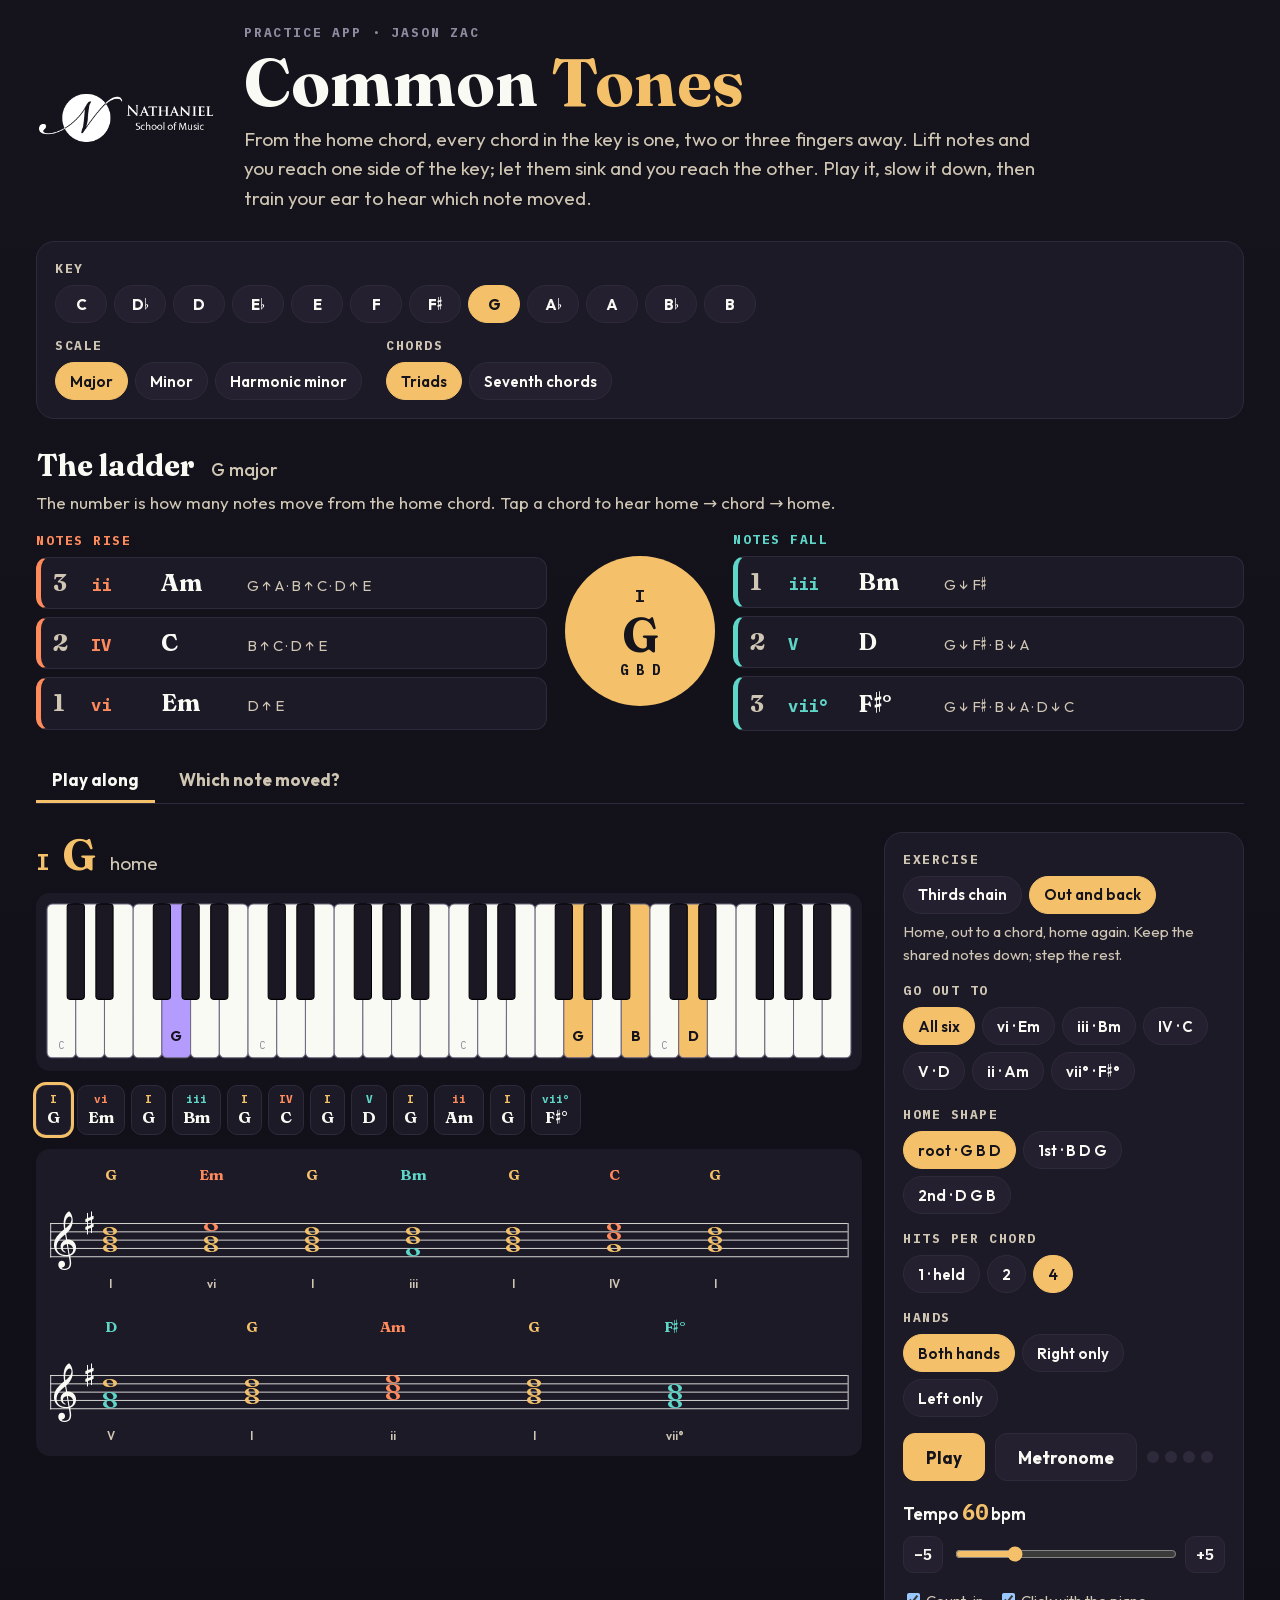
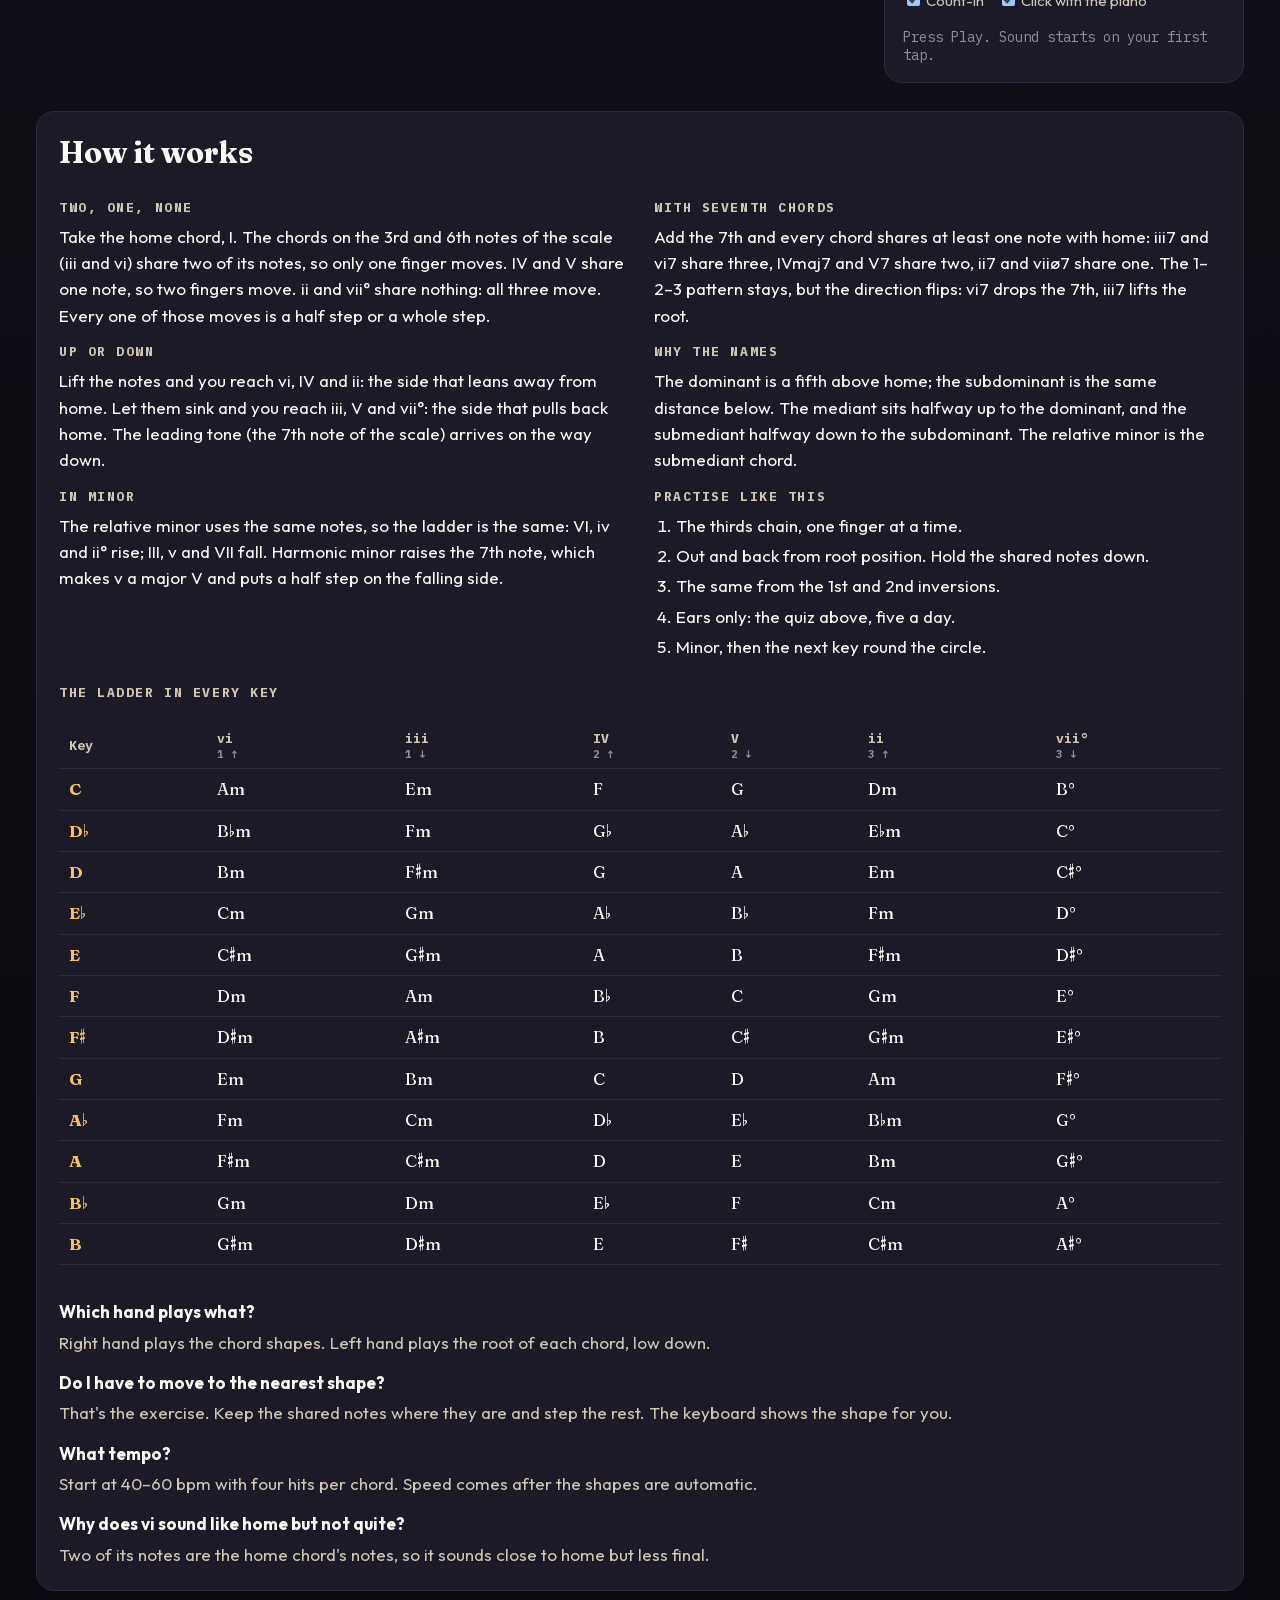
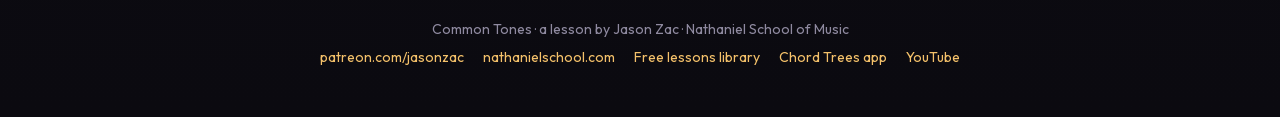
==== index.html @ 68f97732 "Common Tones practice app: 12 keys, minor, sevenths, ear trainer Co-Authored-By: Claude Opus 5.5 <no" ====
<!doctype html>
<html lang="en">
<head>
<meta charset="utf-8">
<meta name="viewport" content="width=device-width, initial-scale=1, viewport-fit=cover">
<title>Common Tones</title>
<meta name="description" content="Common Tones by Jason Zac: from the home chord, every chord in the key is one, two or three fingers away. All 12 keys, major and minor, triads and seventh chords, the thirds chain and out-and-back drills from every inversion, real piano from 40 bpm, a metronome, and a which-note-moved ear quiz. Nathaniel School of Music.">
<link rel="icon" href="data:image/svg+xml,%3Csvg xmlns='http://www.w3.org/2000/svg' viewBox='0 0 64 64'%3E%3Crect width='64' height='64' rx='14' fill='%2315131c'/%3E%3Ccircle cx='32' cy='32' r='12' fill='%23F4C16A'/%3E%3Ccircle cx='32' cy='10' r='6' fill='%23FF8A5C'/%3E%3Ccircle cx='32' cy='54' r='6' fill='%235ED6C8'/%3E%3C/svg%3E">
<script>document.documentElement.classList.add("js");</script>
<style>
@font-face{font-family:'Fraunces';font-weight:100 900;font-style:normal;src:url([data-uri]) format('woff2');font-display:swap}
@font-face{font-family:'Outfit';font-weight:100 900;font-style:normal;src:url([data-uri]) format('woff2');font-display:swap}
@font-face{font-family:'IBM Plex Mono';font-weight:400;font-style:normal;src:url([data-uri]) format('woff2');font-display:swap}
@font-face{font-family:'IBM Plex Mono';font-weight:700;font-style:normal;src:url([data-uri]) format('woff2');font-display:swap}
@font-face{font-family:'NSMAcc';font-weight:100 900;size-adjust:118%;font-style:normal;src:url([data-uri]) format('woff2');font-display:swap}
@font-face{font-family:'Bravura';src:url([data-uri]) format('woff2');font-display:block}
:root{--bg:#15131c;--bg0:#0b0a10;--panel:#1d1a27;--panel2:#24202f;--line:#2e2a3b;--ink:#FAFAF4;--taupe:#CFC6B4;--dim:#8f8aa0;--home:#F4C16A;--up:#FF8A5C;--down:#5ED6C8;--lh:#B49CFF;--ok:#7BD88F;--bad:#FF6B7A;color-scheme:dark}
*{box-sizing:border-box}
html{-webkit-text-size-adjust:100%}
body{margin:0;background:linear-gradient(180deg,var(--bg),var(--bg0));color:var(--ink);font:17px/1.55 Outfit,'NSMAcc',system-ui,sans-serif;min-height:100%}
.page{max-width:1240px;margin:0 auto;padding-block:24px 48px;padding-left:max(16px,env(safe-area-inset-left,0px));padding-right:max(16px,env(safe-area-inset-right,0px));display:grid;gap:28px}
h1,h2,h3{margin:0;line-height:1.15;text-wrap:balance}
h1{font:700 clamp(40px,7vw,68px)/1 Fraunces,Georgia,serif} h1 em{font-style:normal;color:var(--home)}
h2{font:700 30px Fraunces,Georgia,serif} h2 small{font:500 18px Outfit,sans-serif;color:var(--taupe);margin-left:10px}
h3{font:700 13px 'IBM Plex Mono',monospace;letter-spacing:.12em;text-transform:uppercase;color:var(--taupe);margin-bottom:8px}
p{margin:0}
.top{display:grid;grid-template-columns:auto 1fr;gap:28px;align-items:center}
.logo{width:180px;height:auto}
.eyebrow{font:700 13px 'IBM Plex Mono',monospace;letter-spacing:.14em;text-transform:uppercase;color:var(--dim);margin-bottom:6px}
.lede{color:var(--taupe);font-size:19px;max-width:62ch;margin-top:10px}
.setup{display:grid;gap:14px;background:var(--panel);border:1px solid var(--line);border-radius:18px;padding:18px}
.row2{display:flex;flex-wrap:wrap;gap:24px}
.chips{display:flex;flex-wrap:wrap;gap:7px}
.chip{font:600 15px Outfit,'NSMAcc',sans-serif;color:var(--ink);background:var(--panel2);border:1px solid var(--line);border-radius:999px;padding:7px 14px;cursor:pointer;min-height:38px}
.chip.on{background:var(--home);color:var(--bg);border-color:var(--home)}
.chip:focus-visible,button:focus-visible,input:focus-visible{outline:3px solid var(--home);outline-offset:2px}
.keys .chip{min-width:52px;font-weight:700}
.chips.big .chip{font-size:18px;padding:10px 20px;min-height:46px}
.chip.right{background:var(--ok);color:var(--bg);border-color:var(--ok)} .chip.wrong{background:var(--bad);color:var(--bg);border-color:var(--bad);text-decoration:line-through}
.chip:disabled{opacity:.6;cursor:default} .chip.right:disabled{opacity:1}
.sub{color:var(--taupe);margin:6px 0 14px}
.up{color:var(--up)} .down{color:var(--down)} .home{color:var(--home)}
.rn{font-family:'IBM Plex Mono',monospace;font-weight:700}
/* ladder */
.ladder{display:grid;grid-template-columns:1fr auto 1fr;gap:18px;align-items:center}
.lcol{display:grid;gap:8px;min-width:0}
.lh{font:700 13px 'IBM Plex Mono',monospace;letter-spacing:.12em;text-transform:uppercase}
.rung{display:grid;grid-template-columns:30px 62px 78px 1fr;gap:8px;align-items:baseline;text-align:left;background:var(--panel);border:1px solid var(--line);border-left:5px solid;border-radius:12px;padding:10px 12px;color:var(--ink);cursor:pointer;font:inherit}
.rung.up{border-left-color:var(--up)} .rung.down{border-left-color:var(--down)}
.rung:hover{background:var(--panel2)}
.rung .n{font:700 24px Fraunces,serif;color:var(--taupe)} .rung b{font:700 24px Fraunces,'NSMAcc',serif} .rung em{font-style:normal;font-size:15px;color:var(--taupe)}
.rung.up .rn{color:var(--up)} .rung.down .rn{color:var(--down)}
.tonic{width:150px;height:150px;border-radius:50%;background:var(--home);color:var(--bg);border:0;display:grid;place-content:center;gap:2px;cursor:pointer;font:inherit}
.tonic b{font:700 48px/1 Fraunces,'NSMAcc',serif} .tonic small{font:700 14px 'IBM Plex Mono',monospace}
/* tabs */
.tabs{display:flex;gap:8px;border-bottom:1px solid var(--line)}
.tabs button{font:700 17px Outfit,sans-serif;color:var(--taupe);background:none;border:0;border-bottom:3px solid transparent;padding:10px 16px;cursor:pointer}
.tabs button[aria-selected="true"]{color:var(--ink);border-bottom-color:var(--home)}
html:not(.js) .tabs{display:none}
/* bench */
.bench,.ear{display:grid;grid-template-columns:minmax(0,1fr) 360px;gap:22px;align-items:start}
.benchMain,.earMain{display:grid;gap:14px;min-width:0}
.benchSide,.earSide{display:grid;gap:16px;background:var(--panel);border:1px solid var(--line);border-radius:18px;padding:18px}
.now{display:flex;align-items:baseline;gap:14px;flex-wrap:wrap}
.now b{font:700 44px/1 Fraunces,'NSMAcc',serif} .now .rn{font-size:22px} .now .mv{color:var(--taupe);font-size:19px}
.kbWrap{background:var(--panel);border-radius:14px;padding:10px;overflow-x:auto}
.bars{display:flex;flex-wrap:wrap;gap:6px}
.bar{font:700 16px Fraunces,'NSMAcc',serif;color:var(--ink);background:var(--panel);border:1px solid var(--line);border-radius:10px;padding:6px 10px;cursor:pointer;display:grid;text-align:center}
.bar span{font:700 11px 'IBM Plex Mono',monospace;color:var(--dim)}
.bar.on{outline:3px solid var(--home)} .bar.up span{color:var(--up)} .bar.down span{color:var(--down)} .bar.home span{color:var(--home)}
.staff{display:grid;gap:4px;background:var(--panel);border-radius:14px;padding:6px 6px 0;overflow-x:auto}
.staff>div{max-width:100%}
.note{color:var(--taupe);font-size:15px;margin-top:6px}
.transport{display:flex;gap:10px;align-items:center;flex-wrap:wrap}
.play,.metro,.earBtns button{font:700 17px Outfit,sans-serif;border-radius:12px;padding:12px 22px;cursor:pointer;border:1px solid var(--line);background:var(--panel2);color:var(--ink);min-height:48px}
.play{background:var(--home);color:var(--bg);border-color:var(--home)} .play.on,.metro.on{background:var(--bad);border-color:var(--bad);color:var(--bg)}
.dots{display:flex;gap:6px} .dots i{width:12px;height:12px;border-radius:50%;background:var(--line)} .dots i.on{background:var(--home)}
.tempo{display:grid;grid-template-columns:auto 1fr auto;gap:8px 10px;align-items:center}
.tempo label{grid-column:1/4;grid-row:1;font-weight:600} .tempo #slower{grid-column:1;grid-row:2} .tempo #faster{grid-column:3;grid-row:2} .tempo output{font:700 22px 'IBM Plex Mono',monospace;color:var(--home)}
.tempo input{grid-column:2;grid-row:2;width:100%;accent-color:var(--home)}
.tempo button{font:700 15px 'IBM Plex Mono',monospace;background:var(--panel2);color:var(--ink);border:1px solid var(--line);border-radius:10px;padding:8px 10px;cursor:pointer}
.checks{display:flex;flex-wrap:wrap;gap:14px;font-size:15px;color:var(--taupe)}
.status{font:500 14px 'IBM Plex Mono',monospace;color:var(--dim)}
/* ear */
.earQ{font-size:20px} .earBtns{display:flex;flex-wrap:wrap;gap:10px}
.step{background:var(--panel);border-radius:14px;padding:14px 16px;transition:opacity .2s} .step.wait{opacity:.35;pointer-events:none}
.reveal p{font-size:22px} .reveal b{font:700 30px Fraunces,'NSMAcc',serif} .reveal .kb{margin:10px 0;max-width:620px} .reveal .play{margin-top:4px}
.score{font:700 20px 'IBM Plex Mono',monospace} .score b{color:var(--home);font-size:34px} .score small{display:block;font:500 14px Outfit,sans-serif;color:var(--taupe)}
/* learn */
.learn{display:grid;gap:14px;background:var(--panel);border:1px solid var(--line);border-radius:18px;padding:22px}
.cols{display:grid;grid-template-columns:1fr 1fr;gap:28px}
.cols h3{margin-top:14px} .cols p{color:var(--ink);max-width:62ch}
.plan{margin:0;padding-left:22px;display:grid;gap:4px}
.tblH{margin-top:10px} .tbl{overflow-x:auto}
table{border-collapse:collapse;font-variant-numeric:tabular-nums;min-width:560px;width:100%}
th,td{padding:7px 10px;border-bottom:1px solid var(--line);text-align:left;font-family:Fraunces,'NSMAcc',serif}
thead th{font:700 13px 'IBM Plex Mono',monospace;color:var(--taupe)} thead th small{display:block;color:var(--dim)}
tbody th{color:var(--home)}
.qa{display:grid;grid-template-columns:minmax(0,1fr);gap:4px;margin:10px 0 0} .qa dt{font-weight:700;margin-top:10px} .qa dd{margin:0;color:var(--taupe)}
.foot{text-align:center;color:var(--dim);font-size:14px;display:grid;gap:6px}
.foot a{color:var(--home);margin:0 8px;text-decoration:none} .foot a:hover{text-decoration:underline}
@media (max-width:900px){.bench,.ear,.cols{grid-template-columns:1fr}.ladder{grid-template-columns:1fr}.tonic{margin:0 auto}.top{grid-template-columns:1fr}.logo{width:150px}}
@media (prefers-reduced-motion:reduce){*{transition:none!important}}

</style>
</head>
<body>
<div class="page" id="app">
<header class="top">
  <img class="logo" src="[data-uri]" alt="Nathaniel School of Music" width="200" height="65">
  <div class="ttl">
    <p class="eyebrow">Practice app · Jason Zac</p>
    <h1>Common <em>Tones</em></h1>
    <p class="lede">From the home chord, every chord in the key is one, two or three fingers away. Lift notes and you reach one side of the key; let them sink and you reach the other. Play it, slow it down, then train your ear to hear which note moved.</p>
  </div>
</header>

<section class="setup" aria-label="Key and chords">
  <div class="ctl"><h3>Key</h3><div class="chips keys" id="keyChips"><button type="button" class="chip" data-v="C" aria-pressed="false">C</button><button type="button" class="chip" data-v="Db" aria-pressed="false">D♭</button><button type="button" class="chip" data-v="D" aria-pressed="false">D</button><button type="button" class="chip" data-v="Eb" aria-pressed="false">E♭</button><button type="button" class="chip" data-v="E" aria-pressed="false">E</button><button type="button" class="chip" data-v="F" aria-pressed="false">F</button><button type="button" class="chip" data-v="F#" aria-pressed="false">F♯</button><button type="button" class="chip on" data-v="G" aria-pressed="true">G</button><button type="button" class="chip" data-v="Ab" aria-pressed="false">A♭</button><button type="button" class="chip" data-v="A" aria-pressed="false">A</button><button type="button" class="chip" data-v="Bb" aria-pressed="false">B♭</button><button type="button" class="chip" data-v="B" aria-pressed="false">B</button></div></div>
  <div class="row2">
    <div class="ctl"><h3>Scale</h3><div class="chips" id="modeChips"><button type="button" class="chip on" data-v="major" aria-pressed="true">Major</button><button type="button" class="chip" data-v="natural" aria-pressed="false">Minor</button><button type="button" class="chip" data-v="harmonic" aria-pressed="false">Harmonic minor</button></div></div>
    <div class="ctl"><h3>Chords</h3><div class="chips" id="sizeChips"><button type="button" class="chip on" data-v="3" aria-pressed="true">Triads</button><button type="button" class="chip" data-v="4" aria-pressed="false">Seventh chords</button></div></div>
  </div>
</section>

<section class="ladderBox" aria-labelledby="ladderH">
  <h2 id="ladderH">The ladder <small id="ladderKey">G major</small></h2>
  <p class="sub">The number is how many notes move from the home chord. Tap a chord to hear home → chord → home.</p>
  <div id="ladder" class="ladder"><div class="lcol"><p class="lh up">Notes rise</p><button type="button" class="rung up" data-d="1"><span class="n">3</span><span class="rn">ii</span><b>Am</b><em>G ↑ A · B ↑ C · D ↑ E</em></button><button type="button" class="rung up" data-d="3"><span class="n">2</span><span class="rn">IV</span><b>C</b><em>B ↑ C · D ↑ E</em></button><button type="button" class="rung up" data-d="5"><span class="n">1</span><span class="rn">vi</span><b>Em</b><em>D ↑ E</em></button></div>
    <div class="lmid"><button type="button" class="tonic" data-d="0"><span class="rn">I</span><b>G</b><small>G B D</small></button></div>
    <div class="lcol"><p class="lh down">Notes fall</p><button type="button" class="rung down" data-d="2"><span class="n">1</span><span class="rn">iii</span><b>Bm</b><em>G ↓ F♯</em></button><button type="button" class="rung down" data-d="4"><span class="n">2</span><span class="rn">V</span><b>D</b><em>G ↓ F♯ · B ↓ A</em></button><button type="button" class="rung down" data-d="6"><span class="n">3</span><span class="rn">vii°</span><b>F♯°</b><em>G ↓ F♯ · B ↓ A · D ↓ C</em></button></div></div>
</section>

<nav class="tabs" role="tablist" aria-label="Practice modes">
  <button type="button" role="tab" id="tabPlay" aria-controls="panePlay" aria-selected="true">Play along</button>
  <button type="button" role="tab" id="tabEar" aria-controls="paneEar" aria-selected="false">Which note moved?</button>
</nav>

<section id="panePlay" class="pane" role="tabpanel" aria-labelledby="tabPlay">
  <div class="bench">
    <div class="benchMain">
      <div class="now" id="now"><span class="rn home">I</span><b class="home">G</b><span class="mv">home</span></div>
      <div class="kbWrap" id="live"><svg viewBox="0 0 786 154" role="img" aria-label="Keyboard: G" preserveAspectRatio="xMidYMid meet" style="width: 100%; height: auto; display: block;"><rect x="1" y="1" width="28" height="150" rx="5" fill="#FAFAF4" stroke="#6d6680" stroke-width="1"></rect><text x="15" y="142" text-anchor="middle" font-family="'IBM Plex Mono', 'NSMAcc', ui-monospace, monospace" font-size="10" fill="#8a8399">C</text><rect x="29" y="1" width="28" height="150" rx="5" fill="#FAFAF4" stroke="#6d6680" stroke-width="1"></rect><rect x="57" y="1" width="28" height="150" rx="5" fill="#FAFAF4" stroke="#6d6680" stroke-width="1"></rect><rect x="85" y="1" width="28" height="150" rx="5" fill="#FAFAF4" stroke="#6d6680" stroke-width="1"></rect><rect x="113" y="1" width="28" height="150" rx="5" fill="#B49CFF" stroke="#6d6680" stroke-width="1"></rect><text x="127" y="135" text-anchor="middle" font-family="Outfit, 'NSMAcc', system-ui, sans-serif" font-weight="700" font-size="14" fill="#15131c" opacity="1">G</text><rect x="141" y="1" width="28" height="150" rx="5" fill="#FAFAF4" stroke="#6d6680" stroke-width="1"></rect><rect x="169" y="1" width="28" height="150" rx="5" fill="#FAFAF4" stroke="#6d6680" stroke-width="1"></rect><rect x="197" y="1" width="28" height="150" rx="5" fill="#FAFAF4" stroke="#6d6680" stroke-width="1"></rect><text x="211" y="142" text-anchor="middle" font-family="'IBM Plex Mono', 'NSMAcc', ui-monospace, monospace" font-size="10" fill="#8a8399">C</text><rect x="225" y="1" width="28" height="150" rx="5" fill="#FAFAF4" stroke="#6d6680" stroke-width="1"></rect><rect x="253" y="1" width="28" height="150" rx="5" fill="#FAFAF4" stroke="#6d6680" stroke-width="1"></rect><rect x="281" y="1" width="28" height="150" rx="5" fill="#FAFAF4" stroke="#6d6680" stroke-width="1"></rect><rect x="309" y="1" width="28" height="150" rx="5" fill="#FAFAF4" stroke="#6d6680" stroke-width="1"></rect><rect x="337" y="1" width="28" height="150" rx="5" fill="#FAFAF4" stroke="#6d6680" stroke-width="1"></rect><rect x="365" y="1" width="28" height="150" rx="5" fill="#FAFAF4" stroke="#6d6680" stroke-width="1"></rect><rect x="393" y="1" width="28" height="150" rx="5" fill="#FAFAF4" stroke="#6d6680" stroke-width="1"></rect><text x="407" y="142" text-anchor="middle" font-family="'IBM Plex Mono', 'NSMAcc', ui-monospace, monospace" font-size="10" fill="#8a8399">C</text><rect x="421" y="1" width="28" height="150" rx="5" fill="#FAFAF4" stroke="#6d6680" stroke-width="1"></rect><rect x="449" y="1" width="28" height="150" rx="5" fill="#FAFAF4" stroke="#6d6680" stroke-width="1"></rect><rect x="477" y="1" width="28" height="150" rx="5" fill="#FAFAF4" stroke="#6d6680" stroke-width="1"></rect><rect x="505" y="1" width="28" height="150" rx="5" fill="#F4C16A" stroke="#6d6680" stroke-width="1"></rect><text x="519" y="135" text-anchor="middle" font-family="Outfit, 'NSMAcc', system-ui, sans-serif" font-weight="700" font-size="14" fill="#15131c" opacity="1">G</text><rect x="533" y="1" width="28" height="150" rx="5" fill="#FAFAF4" stroke="#6d6680" stroke-width="1"></rect><rect x="561" y="1" width="28" height="150" rx="5" fill="#F4C16A" stroke="#6d6680" stroke-width="1"></rect><text x="575" y="135" text-anchor="middle" font-family="Outfit, 'NSMAcc', system-ui, sans-serif" font-weight="700" font-size="14" fill="#15131c" opacity="1">B</text><rect x="589" y="1" width="28" height="150" rx="5" fill="#FAFAF4" stroke="#6d6680" stroke-width="1"></rect><text x="603" y="142" text-anchor="middle" font-family="'IBM Plex Mono', 'NSMAcc', ui-monospace, monospace" font-size="10" fill="#8a8399">C</text><rect x="617" y="1" width="28" height="150" rx="5" fill="#F4C16A" stroke="#6d6680" stroke-width="1"></rect><text x="631" y="135" text-anchor="middle" font-family="Outfit, 'NSMAcc', system-ui, sans-serif" font-weight="700" font-size="14" fill="#15131c" opacity="1">D</text><rect x="645" y="1" width="28" height="150" rx="5" fill="#FAFAF4" stroke="#6d6680" stroke-width="1"></rect><rect x="673" y="1" width="28" height="150" rx="5" fill="#FAFAF4" stroke="#6d6680" stroke-width="1"></rect><rect x="701" y="1" width="28" height="150" rx="5" fill="#FAFAF4" stroke="#6d6680" stroke-width="1"></rect><rect x="729" y="1" width="28" height="150" rx="5" fill="#FAFAF4" stroke="#6d6680" stroke-width="1"></rect><rect x="757" y="1" width="28" height="150" rx="5" fill="#FAFAF4" stroke="#6d6680" stroke-width="1"></rect><rect x="20.6" y="1" width="16.8" height="93" rx="3" fill="#1b1824" stroke="#000" stroke-width="1"></rect><rect x="48.6" y="1" width="16.8" height="93" rx="3" fill="#1b1824" stroke="#000" stroke-width="1"></rect><rect x="104.6" y="1" width="16.8" height="93" rx="3" fill="#1b1824" stroke="#000" stroke-width="1"></rect><rect x="132.6" y="1" width="16.8" height="93" rx="3" fill="#1b1824" stroke="#000" stroke-width="1"></rect><rect x="160.6" y="1" width="16.8" height="93" rx="3" fill="#1b1824" stroke="#000" stroke-width="1"></rect><rect x="216.6" y="1" width="16.8" height="93" rx="3" fill="#1b1824" stroke="#000" stroke-width="1"></rect><rect x="244.6" y="1" width="16.8" height="93" rx="3" fill="#1b1824" stroke="#000" stroke-width="1"></rect><rect x="300.6" y="1" width="16.8" height="93" rx="3" fill="#1b1824" stroke="#000" stroke-width="1"></rect><rect x="328.6" y="1" width="16.8" height="93" rx="3" fill="#1b1824" stroke="#000" stroke-width="1"></rect><rect x="356.6" y="1" width="16.8" height="93" rx="3" fill="#1b1824" stroke="#000" stroke-width="1"></rect><rect x="412.6" y="1" width="16.8" height="93" rx="3" fill="#1b1824" stroke="#000" stroke-width="1"></rect><rect x="440.6" y="1" width="16.8" height="93" rx="3" fill="#1b1824" stroke="#000" stroke-width="1"></rect><rect x="496.6" y="1" width="16.8" height="93" rx="3" fill="#1b1824" stroke="#000" stroke-width="1"></rect><rect x="524.6" y="1" width="16.8" height="93" rx="3" fill="#1b1824" stroke="#000" stroke-width="1"></rect><rect x="552.6" y="1" width="16.8" height="93" rx="3" fill="#1b1824" stroke="#000" stroke-width="1"></rect><rect x="608.6" y="1" width="16.8" height="93" rx="3" fill="#1b1824" stroke="#000" stroke-width="1"></rect><rect x="636.6" y="1" width="16.8" height="93" rx="3" fill="#1b1824" stroke="#000" stroke-width="1"></rect><rect x="692.6" y="1" width="16.8" height="93" rx="3" fill="#1b1824" stroke="#000" stroke-width="1"></rect><rect x="720.6" y="1" width="16.8" height="93" rx="3" fill="#1b1824" stroke="#000" stroke-width="1"></rect><rect x="748.6" y="1" width="16.8" height="93" rx="3" fill="#1b1824" stroke="#000" stroke-width="1"></rect></svg></div>
      <div class="bars" id="bars"><button type="button" class="bar home on" data-i="0"><span>I</span>G</button><button type="button" class="bar up" data-i="1"><span>vi</span>Em</button><button type="button" class="bar home" data-i="2"><span>I</span>G</button><button type="button" class="bar down" data-i="3"><span>iii</span>Bm</button><button type="button" class="bar home" data-i="4"><span>I</span>G</button><button type="button" class="bar up" data-i="5"><span>IV</span>C</button><button type="button" class="bar home" data-i="6"><span>I</span>G</button><button type="button" class="bar down" data-i="7"><span>V</span>D</button><button type="button" class="bar home" data-i="8"><span>I</span>G</button><button type="button" class="bar up" data-i="9"><span>ii</span>Am</button><button type="button" class="bar home" data-i="10"><span>I</span>G</button><button type="button" class="bar down" data-i="11"><span>vii°</span>F♯°</button></div>
      <div class="staff" id="staff"><div><svg pointer-events="none" stroke-width="1" stroke-dasharray="none" fill="black" stroke="black" shadowColor="black" font-family="Bravura,Academico" font-size="10pt" font-weight="normal" font-style="normal" viewBox="0 0 980 170" role="img" aria-label="Staff: G, Em, G, Bm, G, C, G" style="width: 100%; height: auto;"><g class="vf-stave" id="vf-auto1001" fill="#FAFAF4" stroke="#FAFAF4"><path fill="none" d="M10 82.5L970 82.5"></path><path fill="none" d="M10 92.5L970 92.5"></path><path fill="none" d="M10 102.5L970 102.5"></path><path fill="none" d="M10 112.5L970 112.5"></path><path fill="none" d="M10 122.5L970 122.5"></path></g><g class="vf-stavebarline" id="vf-auto1002" fill="#FAFAF4" stroke="#FAFAF4"><rect x="10" y="82" width="1" height="41.4" stroke="none"></rect></g><g class="vf-stavebarline" id="vf-auto1003" fill="#FAFAF4" stroke="#FAFAF4"><rect x="970" y="82" width="1" height="41.4" stroke="none"></rect></g><g class="vf-clef" id="vf-auto1004" fill="#FAFAF4" stroke="#FAFAF4"><text stroke="none" font-size="30pt" x="15" y="112"></text></g><g class="vf-keysignature" id="vf-auto1005" fill="#FAFAF4" stroke="#FAFAF4"><text stroke="none" font-size="30pt" x="51.84" y="82"></text></g><g class="vf-stavenote" id="vf-auto1008" fill="#FAFAF4" stroke="#FAFAF4"><g class="vf-notehead" id="vf-auto1014" fill="#F4C16A" stroke="#F4C16A"><text stroke="none" font-size="30pt" x="73.8" y="112"></text></g><g class="vf-notehead" id="vf-auto1015" fill="#F4C16A" stroke="#F4C16A"><text stroke="none" font-size="30pt" x="73.8" y="102"></text></g><g class="vf-notehead" id="vf-auto1016" fill="#F4C16A" stroke="#F4C16A"><text stroke="none" font-size="30pt" x="73.8" y="92"></text></g><rect x="73.8" y="87" width="16.88" height="30" opacity="0" pointer-events="auto"></rect></g><g class="vf-stavenote" id="vf-auto1017" fill="#FAFAF4" stroke="#FAFAF4"><g class="vf-notehead" id="vf-auto1023" fill="#F4C16A" stroke="#F4C16A"><text stroke="none" font-size="30pt" x="195.131" y="112"></text></g><g class="vf-notehead" id="vf-auto1024" fill="#F4C16A" stroke="#F4C16A"><text stroke="none" font-size="30pt" x="195.131" y="102"></text></g><g class="vf-notehead" id="vf-auto1025" fill="#FF8A5C" stroke="#FF8A5C"><text stroke="none" font-size="30pt" x="195.131" y="87"></text></g><rect x="195.131" y="82" width="16.88" height="35" opacity="0" pointer-events="auto"></rect></g><g class="vf-stavenote" id="vf-auto1026" fill="#FAFAF4" stroke="#FAFAF4"><g class="vf-notehead" id="vf-auto1032" fill="#F4C16A" stroke="#F4C16A"><text stroke="none" font-size="30pt" x="316.463" y="112"></text></g><g class="vf-notehead" id="vf-auto1033" fill="#F4C16A" stroke="#F4C16A"><text stroke="none" font-size="30pt" x="316.463" y="102"></text></g><g class="vf-notehead" id="vf-auto1034" fill="#F4C16A" stroke="#F4C16A"><text stroke="none" font-size="30pt" x="316.463" y="92"></text></g><rect x="316.463" y="87" width="16.88" height="30" opacity="0" pointer-events="auto"></rect></g><g class="vf-stavenote" id="vf-auto1035" fill="#FAFAF4" stroke="#FAFAF4"><g class="vf-notehead" id="vf-auto1041" fill="#5ED6C8" stroke="#5ED6C8"><text stroke="none" font-size="30pt" x="437.794" y="117"></text></g><g class="vf-notehead" id="vf-auto1042" fill="#F4C16A" stroke="#F4C16A"><text stroke="none" font-size="30pt" x="437.794" y="102"></text></g><g class="vf-notehead" id="vf-auto1043" fill="#F4C16A" stroke="#F4C16A"><text stroke="none" font-size="30pt" x="437.794" y="92"></text></g><rect x="437.794" y="87" width="16.88" height="35" opacity="0" pointer-events="auto"></rect></g><g class="vf-stavenote" id="vf-auto1044" fill="#FAFAF4" stroke="#FAFAF4"><g class="vf-notehead" id="vf-auto1050" fill="#F4C16A" stroke="#F4C16A"><text stroke="none" font-size="30pt" x="559.126" y="112"></text></g><g class="vf-notehead" id="vf-auto1051" fill="#F4C16A" stroke="#F4C16A"><text stroke="none" font-size="30pt" x="559.126" y="102"></text></g><g class="vf-notehead" id="vf-auto1052" fill="#F4C16A" stroke="#F4C16A"><text stroke="none" font-size="30pt" x="559.126" y="92"></text></g><rect x="559.126" y="87" width="16.88" height="30" opacity="0" pointer-events="auto"></rect></g><g class="vf-stavenote" id="vf-auto1053" fill="#FAFAF4" stroke="#FAFAF4"><g class="vf-notehead" id="vf-auto1059" fill="#F4C16A" stroke="#F4C16A"><text stroke="none" font-size="30pt" x="680.457" y="112"></text></g><g class="vf-notehead" id="vf-auto1060" fill="#FF8A5C" stroke="#FF8A5C"><text stroke="none" font-size="30pt" x="680.457" y="97"></text></g><g class="vf-notehead" id="vf-auto1061" fill="#FF8A5C" stroke="#FF8A5C"><text stroke="none" font-size="30pt" x="680.457" y="87"></text></g><rect x="680.457" y="82" width="16.88" height="35" opacity="0" pointer-events="auto"></rect></g><g class="vf-stavenote" id="vf-auto1062" fill="#FAFAF4" stroke="#FAFAF4"><g class="vf-notehead" id="vf-auto1068" fill="#F4C16A" stroke="#F4C16A"><text stroke="none" font-size="30pt" x="801.789" y="112"></text></g><g class="vf-notehead" id="vf-auto1069" fill="#F4C16A" stroke="#F4C16A"><text stroke="none" font-size="30pt" x="801.789" y="102"></text></g><g class="vf-notehead" id="vf-auto1070" fill="#F4C16A" stroke="#F4C16A"><text stroke="none" font-size="30pt" x="801.789" y="92"></text></g><rect x="801.789" y="87" width="16.88" height="30" opacity="0" pointer-events="auto"></rect></g><text x="82.79998779296875" y="30" text-anchor="middle" font-family="Fraunces, 'NSMAcc', Georgia, serif" font-weight="700" font-size="18" fill="#F4C16A" stroke="none">G</text><text x="82.79998779296875" y="160" text-anchor="middle" font-family="Outfit, 'NSMAcc', system-ui, sans-serif" font-weight="600" font-size="14" fill="#CFC6B4" stroke="none">I</text><text x="204.13141959054127" y="30" text-anchor="middle" font-family="Fraunces, 'NSMAcc', Georgia, serif" font-weight="700" font-size="18" fill="#FF8A5C" stroke="none">Em</text><text x="204.13141959054127" y="160" text-anchor="middle" font-family="Outfit, 'NSMAcc', system-ui, sans-serif" font-weight="600" font-size="14" fill="#CFC6B4" stroke="none">vi</text><text x="325.46285138811385" y="30" text-anchor="middle" font-family="Fraunces, 'NSMAcc', Georgia, serif" font-weight="700" font-size="18" fill="#F4C16A" stroke="none">G</text><text x="325.46285138811385" y="160" text-anchor="middle" font-family="Outfit, 'NSMAcc', system-ui, sans-serif" font-weight="600" font-size="14" fill="#CFC6B4" stroke="none">I</text><text x="446.79428318568637" y="30" text-anchor="middle" font-family="Fraunces, 'NSMAcc', Georgia, serif" font-weight="700" font-size="18" fill="#5ED6C8" stroke="none">Bm</text><text x="446.79428318568637" y="160" text-anchor="middle" font-family="Outfit, 'NSMAcc', system-ui, sans-serif" font-weight="600" font-size="14" fill="#CFC6B4" stroke="none">iii</text><text x="568.1257149832588" y="30" text-anchor="middle" font-family="Fraunces, 'NSMAcc', Georgia, serif" font-weight="700" font-size="18" fill="#F4C16A" stroke="none">G</text><text x="568.1257149832588" y="160" text-anchor="middle" font-family="Outfit, 'NSMAcc', system-ui, sans-serif" font-weight="600" font-size="14" fill="#CFC6B4" stroke="none">I</text><text x="689.4571467808314" y="30" text-anchor="middle" font-family="Fraunces, 'NSMAcc', Georgia, serif" font-weight="700" font-size="18" fill="#FF8A5C" stroke="none">C</text><text x="689.4571467808314" y="160" text-anchor="middle" font-family="Outfit, 'NSMAcc', system-ui, sans-serif" font-weight="600" font-size="14" fill="#CFC6B4" stroke="none">IV</text><text x="810.788578578404" y="30" text-anchor="middle" font-family="Fraunces, 'NSMAcc', Georgia, serif" font-weight="700" font-size="18" fill="#F4C16A" stroke="none">G</text><text x="810.788578578404" y="160" text-anchor="middle" font-family="Outfit, 'NSMAcc', system-ui, sans-serif" font-weight="600" font-size="14" fill="#CFC6B4" stroke="none">I</text></svg></div><div><svg pointer-events="none" stroke-width="1" stroke-dasharray="none" fill="black" stroke="black" shadowColor="black" font-family="Bravura,Academico" font-size="10pt" font-weight="normal" font-style="normal" viewBox="0 0 980 170" role="img" aria-label="Staff: D, G, Am, G, F♯°" style="width: 100%; height: auto;"><g class="vf-stave" id="vf-auto1072" fill="#FAFAF4" stroke="#FAFAF4"><path fill="none" d="M10 82.5L970 82.5"></path><path fill="none" d="M10 92.5L970 92.5"></path><path fill="none" d="M10 102.5L970 102.5"></path><path fill="none" d="M10 112.5L970 112.5"></path><path fill="none" d="M10 122.5L970 122.5"></path></g><g class="vf-stavebarline" id="vf-auto1073" fill="#FAFAF4" stroke="#FAFAF4"><rect x="10" y="82" width="1" height="41.4" stroke="none"></rect></g><g class="vf-stavebarline" id="vf-auto1074" fill="#FAFAF4" stroke="#FAFAF4"><rect x="970" y="82" width="1" height="41.4" stroke="none"></rect></g><g class="vf-clef" id="vf-auto1075" fill="#FAFAF4" stroke="#FAFAF4"><text stroke="none" font-size="30pt" x="15" y="112"></text></g><g class="vf-keysignature" id="vf-auto1076" fill="#FAFAF4" stroke="#FAFAF4"><text stroke="none" font-size="30pt" x="51.84" y="82"></text></g><g class="vf-stavenote" id="vf-auto1079" fill="#FAFAF4" stroke="#FAFAF4"><g class="vf-notehead" id="vf-auto1085" fill="#5ED6C8" stroke="#5ED6C8"><text stroke="none" font-size="30pt" x="73.8" y="117"></text></g><g class="vf-notehead" id="vf-auto1086" fill="#5ED6C8" stroke="#5ED6C8"><text stroke="none" font-size="30pt" x="73.8" y="107"></text></g><g class="vf-notehead" id="vf-auto1087" fill="#F4C16A" stroke="#F4C16A"><text stroke="none" font-size="30pt" x="73.8" y="92"></text></g><rect x="73.8" y="87" width="16.88" height="35" opacity="0" pointer-events="auto"></rect></g><g class="vf-stavenote" id="vf-auto1088" fill="#FAFAF4" stroke="#FAFAF4"><g class="vf-notehead" id="vf-auto1094" fill="#F4C16A" stroke="#F4C16A"><text stroke="none" font-size="30pt" x="243.664" y="112"></text></g><g class="vf-notehead" id="vf-auto1095" fill="#F4C16A" stroke="#F4C16A"><text stroke="none" font-size="30pt" x="243.664" y="102"></text></g><g class="vf-notehead" id="vf-auto1096" fill="#F4C16A" stroke="#F4C16A"><text stroke="none" font-size="30pt" x="243.664" y="92"></text></g><rect x="243.664" y="87" width="16.88" height="30" opacity="0" pointer-events="auto"></rect></g><g class="vf-stavenote" id="vf-auto1097" fill="#FAFAF4" stroke="#FAFAF4"><g class="vf-notehead" id="vf-auto1103" fill="#FF8A5C" stroke="#FF8A5C"><text stroke="none" font-size="30pt" x="413.528" y="107"></text></g><g class="vf-notehead" id="vf-auto1104" fill="#FF8A5C" stroke="#FF8A5C"><text stroke="none" font-size="30pt" x="413.528" y="97"></text></g><g class="vf-notehead" id="vf-auto1105" fill="#FF8A5C" stroke="#FF8A5C"><text stroke="none" font-size="30pt" x="413.528" y="87"></text></g><rect x="413.528" y="82" width="16.88" height="30" opacity="0" pointer-events="auto"></rect></g><g class="vf-stavenote" id="vf-auto1106" fill="#FAFAF4" stroke="#FAFAF4"><g class="vf-notehead" id="vf-auto1112" fill="#F4C16A" stroke="#F4C16A"><text stroke="none" font-size="30pt" x="583.392" y="112"></text></g><g class="vf-notehead" id="vf-auto1113" fill="#F4C16A" stroke="#F4C16A"><text stroke="none" font-size="30pt" x="583.392" y="102"></text></g><g class="vf-notehead" id="vf-auto1114" fill="#F4C16A" stroke="#F4C16A"><text stroke="none" font-size="30pt" x="583.392" y="92"></text></g><rect x="583.392" y="87" width="16.88" height="30" opacity="0" pointer-events="auto"></rect></g><g class="vf-stavenote" id="vf-auto1115" fill="#FAFAF4" stroke="#FAFAF4"><g class="vf-notehead" id="vf-auto1121" fill="#5ED6C8" stroke="#5ED6C8"><text stroke="none" font-size="30pt" x="753.256" y="117"></text></g><g class="vf-notehead" id="vf-auto1122" fill="#5ED6C8" stroke="#5ED6C8"><text stroke="none" font-size="30pt" x="753.256" y="107"></text></g><g class="vf-notehead" id="vf-auto1123" fill="#5ED6C8" stroke="#5ED6C8"><text stroke="none" font-size="30pt" x="753.256" y="97"></text></g><rect x="753.256" y="92" width="16.88" height="30" opacity="0" pointer-events="auto"></rect></g><text x="82.79998779296875" y="30" text-anchor="middle" font-family="Fraunces, 'NSMAcc', Georgia, serif" font-weight="700" font-size="18" fill="#5ED6C8" stroke="none">D</text><text x="82.79998779296875" y="160" text-anchor="middle" font-family="Outfit, 'NSMAcc', system-ui, sans-serif" font-weight="600" font-size="14" fill="#CFC6B4" stroke="none">V</text><text x="252.6639923095703" y="30" text-anchor="middle" font-family="Fraunces, 'NSMAcc', Georgia, serif" font-weight="700" font-size="18" fill="#F4C16A" stroke="none">G</text><text x="252.6639923095703" y="160" text-anchor="middle" font-family="Outfit, 'NSMAcc', system-ui, sans-serif" font-weight="600" font-size="14" fill="#CFC6B4" stroke="none">I</text><text x="422.52799682617183" y="30" text-anchor="middle" font-family="Fraunces, 'NSMAcc', Georgia, serif" font-weight="700" font-size="18" fill="#FF8A5C" stroke="none">Am</text><text x="422.52799682617183" y="160" text-anchor="middle" font-family="Outfit, 'NSMAcc', system-ui, sans-serif" font-weight="600" font-size="14" fill="#CFC6B4" stroke="none">ii</text><text x="592.3920013427734" y="30" text-anchor="middle" font-family="Fraunces, 'NSMAcc', Georgia, serif" font-weight="700" font-size="18" fill="#F4C16A" stroke="none">G</text><text x="592.3920013427734" y="160" text-anchor="middle" font-family="Outfit, 'NSMAcc', system-ui, sans-serif" font-weight="600" font-size="14" fill="#CFC6B4" stroke="none">I</text><text x="762.2560058593749" y="30" text-anchor="middle" font-family="Fraunces, 'NSMAcc', Georgia, serif" font-weight="700" font-size="18" fill="#5ED6C8" stroke="none">F♯°</text><text x="762.2560058593749" y="160" text-anchor="middle" font-family="Outfit, 'NSMAcc', system-ui, sans-serif" font-weight="600" font-size="14" fill="#CFC6B4" stroke="none">vii°</text></svg></div></div>
    </div>
    <div class="benchSide">
      <div class="ctl"><h3>Exercise</h3><div class="chips" id="exChips"><button type="button" class="chip" data-v="chain" aria-pressed="false">Thirds chain</button><button type="button" class="chip on" data-v="out" aria-pressed="true">Out and back</button></div><p class="note" id="exNote">Home, out to a chord, home again. Keep the shared notes down; step the rest.</p></div>
      <div class="ctl" id="targetRow" ><h3>Go out to</h3><div class="chips" id="targetChips"><button type="button" class="chip on" data-v="all" aria-pressed="true">All six</button><button type="button" class="chip" data-v="5" aria-pressed="false">vi · Em</button><button type="button" class="chip" data-v="2" aria-pressed="false">iii · Bm</button><button type="button" class="chip" data-v="3" aria-pressed="false">IV · C</button><button type="button" class="chip" data-v="4" aria-pressed="false">V · D</button><button type="button" class="chip" data-v="1" aria-pressed="false">ii · Am</button><button type="button" class="chip" data-v="6" aria-pressed="false">vii° · F♯°</button></div></div>
      <div class="ctl" id="shapeRow" ><h3>Home shape</h3><div class="chips" id="shapeChips"><button type="button" class="chip on" data-v="0" aria-pressed="true">root · G B D</button><button type="button" class="chip" data-v="1" aria-pressed="false">1st · B D G</button><button type="button" class="chip" data-v="2" aria-pressed="false">2nd · D G B</button></div></div>
      <div class="ctl"><h3>Hits per chord</h3><div class="chips" id="hitChips"><button type="button" class="chip" data-v="1" aria-pressed="false">1 · held</button><button type="button" class="chip" data-v="2" aria-pressed="false">2</button><button type="button" class="chip on" data-v="4" aria-pressed="true">4</button></div></div>
      <div class="ctl"><h3>Hands</h3><div class="chips" id="handChips"><button type="button" class="chip on" data-v="both" aria-pressed="true">Both hands</button><button type="button" class="chip" data-v="rh" aria-pressed="false">Right only</button><button type="button" class="chip" data-v="lh" aria-pressed="false">Left only</button></div></div>
      <div class="transport">
        <button type="button" id="play" class="play">Play</button>
        <button type="button" id="metro" class="metro">Metronome</button>
        <span class="dots" id="dots" aria-hidden="true"><i></i><i></i><i></i><i></i></span>
      </div>
      <div class="tempo">
        <button type="button" id="slower" aria-label="Slower">−5</button>
        <label for="bpm">Tempo <output id="bpmOut">60</output> bpm</label>
        <input type="range" id="bpm" min="40" max="120" step="1" value="60">
        <button type="button" id="faster" aria-label="Faster">+5</button>
      </div>
      <div class="checks"><label><input type="checkbox" id="countIn" checked> Count-in</label><label><input type="checkbox" id="click" checked> Click with the piano</label></div>
      <p class="status" id="status" role="status">Press Play. Sound starts on your first tap.</p>
    </div>
  </div>
</section>

<section id="paneEar" class="pane" role="tabpanel" aria-labelledby="tabEar" hidden>
  <div class="ear">
    <div class="earMain">
      <p class="earQ" id="earQ">You'll hear the home chord, then a mystery chord from the same key. Count the notes that moved, hear which way they went, then name the chord.</p>
      <div class="earBtns"><button type="button" id="earNew" class="play">New question</button><button type="button" id="earAgain">Play again</button><button type="button" id="earHome">Home chord only</button></div>
      <div class="step" id="step1"><h3>1 · How many notes moved?</h3><div class="chips big" id="ansN"></div></div>
      <div class="step" id="step2"><h3>2 · Which way?</h3><div class="chips big" id="ansD"></div></div>
      <div class="step" id="step3"><h3>3 · Which chord?</h3><div class="chips big" id="ansC"></div></div>
      <div class="reveal" id="reveal" aria-live="polite"></div>
    </div>
    <div class="earSide">
      <div class="score" id="score"><b>0</b> of <b>0</b><small>right first time</small></div>
      <div class="ctl"><h3>Questions from</h3><div class="chips" id="earShape"></div></div>
      <div class="ctl"><h3>Chords in the quiz</h3><div class="chips" id="earSet"></div></div>
      <div class="ctl"><h3>Gap between chords</h3><div class="chips" id="earGap"></div></div>
      <p class="note">Tip: listen to the top note first. If it stayed, listen lower.</p>
    </div>
  </div>
</section>

<section class="learn" aria-labelledby="howH">
  <h2 id="howH">How it works</h2>
  <div class="cols">
    <div>
      <h3>Two, one, none</h3>
      <p>Take the home chord, I. The chords on the 3rd and 6th notes of the scale (iii and vi) share two of its notes, so only one finger moves. IV and V share one note, so two fingers move. ii and vii° share nothing: all three move. Every one of those moves is a half step or a whole step.</p>
      <h3>Up or down</h3>
      <p>Lift the notes and you reach vi, IV and ii: the side that leans away from home. Let them sink and you reach iii, V and vii°: the side that pulls back home. The leading tone (the 7th note of the scale) arrives on the way down.</p>
      <h3>In minor</h3>
      <p>The relative minor uses the same notes, so the ladder is the same: VI, iv and ii° rise; III, v and VII fall. Harmonic minor raises the 7th note, which makes v a major V and puts a half step on the falling side.</p>
    </div>
    <div>
      <h3>With seventh chords</h3>
      <p>Add the 7th and every chord shares at least one note with home: iii7 and vi7 share three, IVmaj7 and V7 share two, ii7 and viiø7 share one. The 1–2–3 pattern stays, but the direction flips: vi7 drops the 7th, iii7 lifts the root.</p>
      <h3>Why the names</h3>
      <p>The dominant is a fifth above home; the subdominant is the same distance below. The mediant sits halfway up to the dominant, and the submediant halfway down to the subdominant. The relative minor is the submediant chord.</p>
      <h3>Practise like this</h3>
      <ol class="plan"><li>The thirds chain, one finger at a time.</li><li>Out and back from root position. Hold the shared notes down.</li><li>The same from the 1st and 2nd inversions.</li><li>Ears only: the quiz above, five a day.</li><li>Minor, then the next key round the circle.</li></ol>
    </div>
  </div>
  <h3 class="tblH">The ladder in every key</h3>
  <div class="tbl" id="keyTable"><table><thead><tr><th>Key</th><th>vi<small>1 ↑</small></th><th>iii<small>1 ↓</small></th><th>IV<small>2 ↑</small></th><th>V<small>2 ↓</small></th><th>ii<small>3 ↑</small></th><th>vii°<small>3 ↓</small></th></tr></thead><tbody><tr><th>C</th><td>Am</td><td>Em</td><td>F</td><td>G</td><td>Dm</td><td>B°</td></tr><tr><th>D♭</th><td>B♭m</td><td>Fm</td><td>G♭</td><td>A♭</td><td>E♭m</td><td>C°</td></tr><tr><th>D</th><td>Bm</td><td>F♯m</td><td>G</td><td>A</td><td>Em</td><td>C♯°</td></tr><tr><th>E♭</th><td>Cm</td><td>Gm</td><td>A♭</td><td>B♭</td><td>Fm</td><td>D°</td></tr><tr><th>E</th><td>C♯m</td><td>G♯m</td><td>A</td><td>B</td><td>F♯m</td><td>D♯°</td></tr><tr><th>F</th><td>Dm</td><td>Am</td><td>B♭</td><td>C</td><td>Gm</td><td>E°</td></tr><tr><th>F♯</th><td>D♯m</td><td>A♯m</td><td>B</td><td>C♯</td><td>G♯m</td><td>E♯°</td></tr><tr><th>G</th><td>Em</td><td>Bm</td><td>C</td><td>D</td><td>Am</td><td>F♯°</td></tr><tr><th>A♭</th><td>Fm</td><td>Cm</td><td>D♭</td><td>E♭</td><td>B♭m</td><td>G°</td></tr><tr><th>A</th><td>F♯m</td><td>C♯m</td><td>D</td><td>E</td><td>Bm</td><td>G♯°</td></tr><tr><th>B♭</th><td>Gm</td><td>Dm</td><td>E♭</td><td>F</td><td>Cm</td><td>A°</td></tr><tr><th>B</th><td>G♯m</td><td>D♯m</td><td>E</td><td>F♯</td><td>C♯m</td><td>A♯°</td></tr></tbody></table></div>
  <dl class="qa">
    <dt>Which hand plays what?</dt><dd>Right hand plays the chord shapes. Left hand plays the root of each chord, low down.</dd>
    <dt>Do I have to move to the nearest shape?</dt><dd>That's the exercise. Keep the shared notes where they are and step the rest. The keyboard shows the shape for you.</dd>
    <dt>What tempo?</dt><dd>Start at 40–60 bpm with four hits per chord. Speed comes after the shapes are automatic.</dd>
    <dt>Why does vi sound like home but not quite?</dt><dd>Two of its notes are the home chord's notes, so it sounds close to home but less final.</dd>
  </dl>
</section>

<footer class="foot">
  <p>Common Tones · a lesson by Jason Zac · Nathaniel School of Music</p>
  <p class="links"><a href="https://www.patreon.com/jasonzac" target="_blank" rel="noopener">patreon.com/jasonzac</a> <a href="https://www.nathanielschool.com/" target="_blank" rel="noopener">nathanielschool.com</a> <a href="https://free-music-lessons.nathanielschool.com/" target="_blank" rel="noopener">Free lessons library</a> <a href="https://chord-trees.nathanielschool.com/" target="_blank" rel="noopener">Chord Trees app</a> <a href="https://www.youtube.com/@nathanielmusicschool" target="_blank" rel="noopener">YouTube</a></p>
</footer>
</div>
<script>/*!
 * VexFlow 5.0.0   2025-03-05T17:05:43.991Z   0ca6f889545c33cce851b420c24945f6eb685aeb
 * Copyright (c) 2023-present VexFlow contributors (see https://github.com/vexflow/vexflow/blob/main/AUTHORS.md).
 */
!function(t,e){"object"==typeof exports&&"object"==typeof module?module.exports=e():"function"==typeof define&&define.amd?define([],e):"object"==typeof exports?exports.VexFlow=e():t.VexFlow=e()}("undefined"!=typeof window?window:"undefined"!=typeof globalThis?globalThis:this,(()=>(()=>{"use strict";var t={d:(e,i)=>{for(var s in i)t.o(i,s)&&!t.o(e,s)&&Object.defineProperty(e,s,{enumerable:!0,get:i[s]})}};t.g=function(){if("object"==typeof globalThis)return globalThis;try{return this||new Function("return this")()}catch(t){if("object"==typeof window)return window}}(),t.o=(t,e)=>Object.prototype.hasOwnProperty.call(t,e);var e={};function i(t,e,i=!0){if("object"!=typeof t||null===t)return!1;let s=t.constructor;if(i){for(;null!==t;){if(s=t.constructor,"CATEGORY"in s&&s.CATEGORY===e)return!0;t=Object.getPrototypeOf(t)}return!1}return"CATEGORY"in s&&s.CATEGORY===e}t.d(e,{default:()=>ui});const s=t=>i(t,c.Barline),n=t=>i(t,c.GraceNote),a=t=>i(t,c.Note),o=t=>i(t,c.StaveNote),r=t=>i(t,c.StemmableNote),h=t=>i(t,c.TabNote);var c;!function(t){t.Accidental="Accidental",t.Annotation="Annotation",t.Articulation="Articulation",t.Barline="Barline",t.BarNote="BarNote",t.Beam="Beam",t.Bend="Bend",t.ChordSymbol="ChordSymbol",t.Clef="Clef",t.ClefNote="ClefNote",t.Crescendo="Crescendo",t.Curve="Curve",t.Dot="Dot",t.Element="Element",t.Flag="Flag",t.Fraction="Fraction",t.FretHandFinger="FretHandFinger",t.GhostNote="GhostNote",t.Glyph="Glyph",t.GlyphNote="GlyphNote",t.GraceNote="GraceNote",t.GraceNoteGroup="GraceNoteGroup",t.GraceTabNote="GraceTabNote",t.KeySignature="KeySignature",t.KeySigNote="KeySigNote",t.Modifier="Modifier",t.MultiMeasureRest="MultiMeasureRest",t.Note="Note",t.NoteHead="NoteHead",t.NoteSubGroup="NoteSubGroup",t.Ornament="Ornament",t.Parenthesis="Parenthesis",t.PedalMarking="PedalMarking",t.RenderContext="RenderContext",t.RepeatNote="RepeatNote",t.Repetition="Repetition",t.Stave="Stave",t.StaveConnector="StaveConnector",t.StaveHairpin="StaveHairpin",t.StaveLine="StaveLine",t.StaveModifier="StaveModifier",t.StaveNote="StaveNote",t.StaveSection="StaveSection",t.StaveTempo="StaveTempo",t.StaveText="StaveText",t.StaveTie="StaveTie",t.Stem="Stem",t.StemmableNote="StemmableNote",t.StringNumber="StringNumber",t.Stroke="Stroke",t.System="System",t.TabNote="TabNote",t.TabSlide="TabSlide",t.TabStave="TabStave",t.TabTie="TabTie",t.TextBracket="TextBracket",t.TextDynamics="TextDynamics",t.TextNote="TextNote",t.Tickable="Tickable",t.TimeSignature="TimeSignature",t.TimeSigNote="TimeSigNote",t.Tremolo="Tremolo",t.Tuplet="Tuplet",t.Vibrato="Vibrato",t.VibratoBracket="VibratoBracket",t.Voice="Voice",t.Volta="Volta"}(c||(c={}));class l extends Error{constructor(t,e=""){super("[RuntimeError] "+t+": "+e),this.code=t}}function d(){return"undefined"!=typeof globalThis?globalThis:"undefined"!=typeof self?self:"undefined"!=typeof window?window:void 0!==t.g?t.g:Function("return this")()}function u(t,e="undefined",i=""){if(void 0===t)throw new l(e,i);return t}function g(t,...e){if(!e)return;const i=Array.prototype.slice.call(e).join(" ");d().console.log(t+": "+i)}function p(t,e){let i=e+(t-e)/2;var s,n;return i%2>0&&(i=((s=10*i)%(n=5)>=n/2?parseInt(""+s/n,10)*n+n:parseInt(""+s/n,10)*n)/10),i}function m(t){return`vf-${t}`}function f(t){return(t%=2*Math.PI)<0&&(t+=2*Math.PI),t}function S(t){return t.reduce(((t,e)=>t+e),0)}class T{static get CATEGORY(){return c.Fraction}static GCD(t,e){if("number"!=typeof t||Number.isNaN(t)||"number"!=typeof e||Number.isNaN(e))throw new l("BadArgument",`Invalid numbers: ${t}, ${e}`);let i;for(;0!==e;)i=e,e=t%e,t=i;return t}static LCM(t,e){return t*e/T.GCD(t,e)}static LCMM(t){return 0===t.length?0:1===t.length?t[0]:2===t.length?T.LCM(t[0],t[1]):T.LCM(t.shift(),T.LCMM(t))}constructor(t,e){this.numerator=1,this.denominator=1,this.set(t,e)}set(t=1,e=1){return this.numerator=t,this.denominator=e,this}value(){return this.numerator/this.denominator}simplify(){let t=this.numerator,e=this.denominator;const i=T.GCD(t,e);return t/=i,e/=i,e<0&&(e=-e,t=-t),this.set(t,e)}add(t=0,e=1){const[i,s]=x(t,e),n=T.LCM(this.denominator,s),a=n/this.denominator,o=n/s,r=this.numerator*a+i*o;return this.set(r,n)}subtract(t=0,e=1){const[i,s]=x(t,e),n=T.LCM(this.denominator,s),a=n/this.denominator,o=n/s,r=this.numerator*a-i*o;return this.set(r,n)}multiply(t=1,e=1){const[i,s]=x(t,e);return this.set(this.numerator*i,this.denominator*s)}divide(t=1,e=1){const[i,s]=x(t,e);return this.set(this.numerator*s,this.denominator*i)}equals(t){const e=T.fractionA.copy(t).simplify(),i=T.fractionB.copy(this).simplify();return e.numerator===i.numerator&&e.denominator===i.denominator}greaterThan(t){const e=T.fractionA.copy(this);return e.subtract(t),e.numerator>0}greaterThanEquals(t){const e=T.fractionA.copy(this);return e.subtract(t),e.numerator>=0}lessThan(t){return!this.greaterThanEquals(t)}lessThanEquals(t){return!this.greaterThan(t)}clone(){return new T(this.numerator,this.denominator)}copy(t){return"number"==typeof t?this.set(t):this.set(t.numerator,t.denominator)}quotient(){return Math.floor(this.numerator/this.denominator)}remainder(){return this.numerator%this.denominator}makeAbs(){return this.denominator=Math.abs(this.denominator),this.numerator=Math.abs(this.numerator),this}toString(){return`${this.numerator}/${this.denominator}`}toSimplifiedString(){return T.fractionA.copy(this).simplify().toString()}toMixedString(){let t="";const e=this.quotient(),i=T.fractionA.copy(this);return e<0&&i.makeAbs(),0!==e?(t+=e,0!==i.numerator&&(t+=` ${i.toSimplifiedString()}`)):t=0===i.numerator?"0":i.toSimplifiedString(),t}parse(t){const e=t.split("/"),i=parseInt(e[0],10),s=e[1]?parseInt(e[1],10):1;return this.set(i,s)}}function x(t,e=1){return"number"==typeof t?[t,e]:[t.numerator,t.denominator]}T.fractionA=new T,T.fractionB=new T;class b{static clear(t){t?(this.cacheFont.delete(t),this.cacheStyle.delete(t)):(this.cacheFont.clear(),this.cacheStyle.clear())}static getFontInfo(t){let e=this.cacheFont.get(t);return e||(e={family:b.get(`${t}.fontFamily`),size:b.get(`${t}.fontSize`)*b.get(`${t}.fontScale`),weight:b.get(`${t}.fontWeight`),style:b.get(`${t}.fontStyle`)},this.cacheFont.set(t,e)),structuredClone(e)}static getStyle(t){let e=this.cacheStyle.get(t);return e||(e={fillStyle:b.get(`${t}.fillStyle`),strokeStyle:b.get(`${t}.strokeStyle`),lineWidth:b.get(`${t}.lineWidth`),lineDash:b.get(`${t}.lineDash`),shadowBlur:b.get(`${t}.shadowBlur`),shadowColor:b.get(`${t}.shadowColor`)},this.cacheStyle.set(t,e)),structuredClone(e)}static get(t,e){var i;const s=t.split("."),n=s.pop();let a=w,o=e;for(;a;){o=null!==(i=a[n])&&void 0!==i?i:o;const t=s.shift();if(!t)break;a=a[t]}return o}}b.cacheStyle=new Map,b.cacheFont=new Map;const w={fontFamily:"Bravura,Academico",fontSize:30,fontScale:1,fontWeight:"normal",fontStyle:"normal",Accidental:{cautionary:{fontSize:20},grace:{fontSize:20},noteheadAccidentalPadding:1,leftPadding:2,accidentalSpacing:3},Annotation:{fontSize:10},Bend:{fontSize:10,line:{strokeStyle:"#777777",lineWidth:1}},ChordSymbol:{fontSize:12,spacing:.05,subscriptOffset:.2,superscriptOffset:-.4,superSubRatio:.6},FretHandFinger:{fontSize:9,fontWeight:"bold"},GraceNote:{fontScale:2/3},GraceTabNote:{fontScale:2/3},NoteHead:{minPadding:2},PedalMarking:{text:{fontSize:12,fontStyle:"italic"}},Repetition:{text:{fontSize:12,fontWeight:"bold",offsetX:12,offsetY:25,spacing:5},coda:{offsetY:25},segno:{offsetY:10}},Stave:{strokeStyle:"#999999",fontSize:8,padding:12,endPaddingMax:10,endPaddingMin:5,unalignedNotePadding:10},StaveConnector:{text:{fontSize:16}},StaveLine:{fontSize:10},StaveSection:{fontSize:10,fontWeight:"bold",lineWidth:2,padding:2,strokeStyle:"black"},StaveTempo:{fontSize:14,glyph:{fontSize:25},name:{fontWeight:"bold"}},StaveText:{fontSize:16},StaveTie:{fontSize:10},Stem:{strokeStyle:"black"},StringNumber:{fontSize:10,fontWeight:"bold",verticalPadding:8,stemPadding:2,leftPadding:5,rightPadding:6},Stroke:{text:{fontSize:10,fontStyle:"italic",fontWeight:"bold"}},TabNote:{text:{fontSize:9}},TabSlide:{fontSize:10,fontStyle:"italic",fontWeight:"bold"},TabStave:{strokeStyle:"#999999",fontSize:8},TabTie:{fontSize:10},TextBracket:{fontSize:15,fontStyle:"italic"},TextNote:{text:{fontSize:12}},Tremolo:{spacing:7},Tuplet:{yOffset:0,textYOffset:2},Volta:{fontSize:9,fontWeight:"bold"}};class y{static copy(t){return new y(t.x,t.y,t.w,t.h)}constructor(t,e,i,s){this.x=t,this.y=e,this.w=i,this.h=s}getX(){return this.x}getY(){return this.y}getW(){return this.w}getH(){return this.h}setX(t){return this.x=t,this}setY(t){return this.y=t,this}setW(t){return this.w=t,this}setH(t){return this.h=t,this}move(t,e){return this.x+=t,this.y+=e,this}clone(){return y.copy(this)}mergeWith(t){const e=t,i=this.x<e.x?this.x:e.x,s=this.y<e.y?this.y:e.y,n=Math.max(this.x+this.w,e.x+e.w)-i,a=Math.max(this.y+this.h,e.y+e.h)-s;return this.x=i,this.y=s,this.w=n,this.h=a,this}}var C,k,N=function(t,e,i,s){return new(i||(i=Promise))((function(n,a){function o(t){try{h(s.next(t))}catch(t){a(t)}}function r(t){try{h(s.throw(t))}catch(t){a(t)}}function h(t){var e;t.done?n(t.value):(e=t.value,e instanceof i?e:new i((function(t){t(e)}))).then(o,r)}h((s=s.apply(t,e||[])).next())}))};let v;!function(t){t.NORMAL="normal",t.BOLD="bold"}(C||(C={})),function(t){t.NORMAL="normal",t.ITALIC="italic"}(k||(k={}));class D{static convertSizeToPixelValue(t){var e;if("number"==typeof t)return t*D.scaleToPxFrom.pt;{const i=parseFloat(t);if(isNaN(i))return 0;const s=t.replace(/[\d.\s]/g,"").toLowerCase();return i*(null!==(e=D.scaleToPxFrom[s])&&void 0!==e?e:1)}}static convertSizeToPointValue(t){var e;if("number"==typeof t)return t;{const i=parseFloat(t);if(isNaN(i))return 0;const s=t.replace(/[\d.\s]/g,"").toLowerCase();return i*((null!==(e=D.scaleToPxFrom[s])&&void 0!==e?e:1)/D.scaleToPxFrom.pt)}}static validate(t,e,i,s){if("string"==typeof t&&void 0===e&&void 0===i&&void 0===s)return D.fromCSSString(t);let n;return"object"==typeof t?(n=t.family,e=t.size,i=t.weight,s=t.style):n=t,n=null!=n?n:b.get("fontFamily"),e=null!=e?e:b.get("fontSize")+"pt",i=null!=i?i:C.NORMAL,s=null!=s?s:k.NORMAL,""===i&&(i=C.NORMAL),""===s&&(s=k.NORMAL),"number"==typeof e&&(e=`${e}pt`),"number"==typeof i&&(i=i.toString()),{family:n,size:e,weight:i,style:s}}static fromCSSString(t){v||(v=document.createElement("span")),v.style.font=t;const{fontFamily:e,fontSize:i,fontWeight:s,fontStyle:n}=v.style;return{family:e,size:i,weight:s,style:n}}static toCSSString(t){var e;if(!t)return"";let i;const s=t.style;let n;i=s===k.NORMAL||""===s||void 0===s?"":s.trim()+" ";const a=t.weight;let o;n=a===C.NORMAL||""===a||void 0===a?"":"number"==typeof a?a+" ":a.trim()+" ";const r=t.size;o=void 0===r?b.get("fontSize")+"pt":"number"==typeof r?r+"pt ":r.trim()+" ";return`${i}${n}${o}${null!==(e=t.family)&&void 0!==e?e:b.get("fontFamily")}`}static scaleSize(t,e){if("number"==typeof t)return t*e;return`${parseFloat(t)*e}${t.replace(/[\d.\s]/g,"")}`}static isBold(t){if(t){if("number"==typeof t)return t>=600;{const e=parseInt(t,10);return isNaN(e)?"bold"===t.toLowerCase():e>=600}}return!1}static isItalic(t){return!!t&&t.toLowerCase()===k.ITALIC}static load(t,e,i){return N(this,void 0,void 0,(function*(){if("undefined"==typeof FontFace)return Promise.reject(new Error("FontFace API is not available in this environment. Cannot load fonts."));if(void 0===e){const i=D.FILES;if(!(t in i))return Promise.reject(new Error(`Font ${t} not found in Font.FILES`));e=D.HOST_URL+i[t]}const s=new FontFace(t,`url(${e})`,i),n=s.load();let a;return"undefined"!=typeof document?a=document.fonts:"undefined"!=typeof self&&"fonts"in self&&(a=self.fonts),null==a||a.add(s),n}))}static getURLForFont(t){const e=D.FILES;if(t in e)return D.HOST_URL+e[t]}}D.scaleToPxFrom={pt:4/3,px:1,em:16,"%":.16,in:96,mm:96/25.4,cm:96/2.54},D.HOST_URL="https://cdn.jsdelivr.net/npm/@vexflow-fonts/",D.FILES={Academico:"academico/academico.woff2",Bravura:"bravura/bravura.woff2","Bravura Text":"bravuratext/bravuratext.woff2",Edwin:"edwin/edwin-roman.woff2","Finale Ash":"finaleash/finaleash.woff2","Finale Ash Text":"finaleashtext/finaleashtext.woff2","Finale Broadway":"finalebroadway/finalebroadway.woff2","Finale Broadway Text":"finalebroadwaytext/finalebroadwaytext.woff2","Finale Jazz":"finalejazz/finalejazz.woff2","Finale Jazz Text":"finalejazztext/finalejazztext.woff2","Finale Maestro":"finalemaestro/finalemaestro.woff2","Finale Maestro Text":"finalemaestrotext/finalemaestrotext-regular.woff2",Gonville:"gonville/gonville.woff2",Gootville:"gootville/gootville.woff2","Gootville Text":"gootvilletext/gootvilletext.woff2",Leipzig:"leipzig/leipzig.woff2",Leland:"leland/leland.woff2","Leland Text":"lelandtext/lelandtext.woff2",MuseJazz:"musejazz/musejazz.woff2","MuseJazz Text":"musejazztext/musejazztext.woff2",Nepomuk:"nepomuk/nepomuk.woff2",Petaluma:"petaluma/petaluma.woff2","Petaluma Script":"petalumascript/petalumascript.woff2","Petaluma Text":"petalumatext/petalumatext.woff2","Roboto Slab":"robotoslab/robotoslab-regular-400.woff2",Sebastian:"sebastian/sebastian.woff2","Sebastian Text":"sebastiantext/sebastiantext.woff2"};class E{constructor(){this.id={},this.type={},this.class={}}}class B{static getDefaultRegistry(){return B.defaultRegistry}static enableDefaultRegistry(t){B.defaultRegistry=t}static disableDefaultRegistry(){B.defaultRegistry=void 0}constructor(){this.index=new E}clear(){return this.index=new E,this}setIndexValue(t,e,i,s){const n=this.index;n[t][e]||(n[t][e]={}),n[t][e][i]=s}updateIndex({id:t,name:e,value:i,oldValue:s}){const n=this.getElementById(t);void 0!==s&&this.index[e][s]&&delete this.index[e][s][t],i&&n&&this.setIndexValue(e,i,n.getAttribute("id"),n)}register(t,e){if(!(e=e||t.getAttribute("id")))throw new l("Can't add element without `id` attribute to registry");return t.setAttribute("id",e),this.setIndexValue("id",e,e,t),this.updateIndex({id:e,name:"type",value:t.getAttribute("type"),oldValue:void 0}),t.onRegister(this),this}getElementById(t){var e,i;return null===(i=null===(e=this.index.id)||void 0===e?void 0:e[t])||void 0===i?void 0:i[t]}getElementsByAttribute(t,e){const i=this.index[t];if(i){const t=i[e];if(t){return Object.keys(t).map((e=>t[e]))}}return[]}getElementsByType(t){return this.getElementsByAttribute("type",t)}getElementsByClass(t){return this.getElementsByAttribute("class",t)}onUpdate(t){return["id","type","class"].includes(t.name)&&this.updateIndex(t),this}}class A{static get CATEGORY(){return c.Element}static newID(){return"auto"+A.ID++}static setTextMeasurementCanvas(t){A.txtCanvas=t}static getTextMeasurementCanvas(){let t=A.txtCanvas;return t||("undefined"!=typeof document?t=document.createElement("canvas"):"undefined"!=typeof OffscreenCanvas&&(t=new OffscreenCanvas(300,150)),A.txtCanvas=t),t}constructor(t){var e;this.children=[],this.style={},this._text="",this.metricsValid=!1,this._textMetrics={fontBoundingBoxAscent:0,fontBoundingBoxDescent:0,actualBoundingBoxAscent:0,actualBoundingBoxDescent:0,actualBoundingBoxLeft:0,actualBoundingBoxRight:0,width:0,alphabeticBaseline:0,emHeightAscent:0,emHeightDescent:0,hangingBaseline:0,ideographicBaseline:0},this._height=0,this._width=0,this.xShift=0,this.yShift=0,this.x=0,this.y=0,this.attrs={id:A.newID(),type:null!=t?t:this.constructor.CATEGORY,class:""},this.rendered=!1,this._fontInfo=b.getFontInfo(this.attrs.type),this.style=b.getStyle(this.attrs.type),this.fontScale=b.get(`${this.attrs.type}.fontScale`),null===(e=B.getDefaultRegistry())||void 0===e||e.register(this)}addChild(t){if(t.parent)throw new l("Element","Parent already defined");return t.parent=this,this.children.push(t),this}getCategory(){return this.attrs.type}setStyle(t){return this.style=t,this}setGroupStyle(t){return this.style=t,this.children.forEach((e=>e.setGroupStyle(t))),this}getStyle(){return this.style}applyStyle(t=this.context,e=this.getStyle()){return t?(e.shadowColor&&t.setShadowColor(e.shadowColor),e.shadowBlur&&t.setShadowBlur(e.shadowBlur),e.fillStyle&&t.setFillStyle(e.fillStyle),e.strokeStyle&&t.setStrokeStyle(e.strokeStyle),e.lineWidth&&t.setLineWidth(e.lineWidth),e.lineDash&&t.setLineDash(e.lineDash.split(" ").map(Number)),this):this}drawWithStyle(){const t=this.checkContext();return t.save(),this.applyStyle(t),this.draw(),t.restore(),this}draw(){throw new l("Element","Draw not defined")}hasClass(t){var e;return!!this.attrs.class&&-1!==(null===(e=this.attrs.class)||void 0===e?void 0:e.split(" ").indexOf(t))}addClass(t){var e;return this.hasClass(t)||(this.attrs.class?this.attrs.class=`${this.attrs.class} ${t}`:this.attrs.class=`${t}`,null===(e=this.registry)||void 0===e||e.onUpdate({id:this.attrs.id,name:"class",value:t,oldValue:void 0})),this}removeClass(t){var e,i;if(!this.hasClass(t))return this;const s=null===(e=this.attrs.class)||void 0===e?void 0:e.split(" ");return s&&(s.splice(s.indexOf(t)),this.attrs.class=s.join(" ")),null===(i=this.registry)||void 0===i||i.onUpdate({id:this.attrs.id,name:"class",value:void 0,oldValue:t}),this}onRegister(t){return this.registry=t,this}isRendered(){return this.rendered}setRendered(t=!0){return this.rendered=t,this}getAttributes(){return this.attrs}getAttribute(t){return this.attrs[t]}getSVGElement(t=""){const e=m(this.attrs.id+t),i=document.getElementById(e);if(i)return i}setAttribute(t,e){var i;const s=this.attrs.id,n=this.attrs[t];return this.attrs[t]=e,null===(i=this.registry)||void 0===i||i.onUpdate({id:s,name:t,value:e,oldValue:n}),this}getBoundingBox(){return new y(this.x+this.xShift,this.y+this.yShift-this.textMetrics.actualBoundingBoxAscent,this.width,this.height)}getContext(){return this.context}setContext(t){return this.context=t,this}checkContext(){return u(this.context,"NoContext","No rendering context attached to instance.")}set font(t){this.setFont(t)}get font(){return D.toCSSString(this._fontInfo)}setFont(t,e,i,s){const n=b.getFontInfo(this.attrs.type),a="object"==typeof t,o="string"==typeof t,r=void 0===e&&void 0===i&&void 0===s;return this.metricsValid=!1,this._fontInfo=a?Object.assign(Object.assign({},n),t):o&&r?D.fromCSSString(t):D.validate(null!=t?t:n.family,null!=e?e:n.size,null!=i?i:n.weight,null!=s?s:n.style),this}getFont(){return D.toCSSString(this._fontInfo)}get fontInfo(){return this._fontInfo}set fontInfo(t){this.setFont(t)}setFontSize(t){const e=this.fontInfo;return this.setFont(e.family,t,e.weight,e.style),this}getFontSize(){return this.fontSize}getFontScale(){return this.fontScale}set fontSize(t){this.setFontSize(t)}get fontSize(){let t=this.fontInfo.size;return"number"==typeof t&&(t=`${t}pt`),t}get fontSizeInPoints(){return D.convertSizeToPointValue(this.fontSize)}get fontSizeInPixels(){return D.convertSizeToPixelValue(this.fontSize)}get fontStyle(){return this.fontInfo.style}set fontStyle(t){const e=this.fontInfo;this.setFont(e.family,e.size,e.weight,t)}get fontWeight(){return this.fontInfo.weight+""}set fontWeight(t){const e=this.fontInfo;this.setFont(e.family,e.size,t,e.style)}getWidth(){return this.width}get width(){return this.metricsValid||this.measureText(),this._width}setWidth(t){return this.width=t,this}set width(t){this.metricsValid||this.measureText(),this._width=t}setX(t){return this.x=t,this}getX(){return this.x}getY(){return this.y}setY(t){return this.y=t,this}setYShift(t){return this.yShift=t,this}getYShift(){return this.yShift}setXShift(t){return this.xShift=t,this}getXShift(){return this.xShift}setText(t){return this.text=t,this}set text(t){this.metricsValid=!1,this._text=t}getText(){return this._text}get text(){return this._text}renderText(t,e,i){t.setFont(this._fontInfo),t.fillText(this._text,e+this.x+this.xShift,i+this.y+this.yShift),this.children.forEach((s=>{t.setFont(s.fontInfo),t.fillText(s.text,e+s.x+s.xShift,i+s.y+s.yShift)}))}measureText(){var t;const e=null===(t=A.getTextMeasurementCanvas())||void 0===t?void 0:t.getContext("2d");return e?(e.font=D.toCSSString(D.validate(this.fontInfo)),this._textMetrics=e.measureText(this.text),this._height=this._textMetrics.actualBoundingBoxAscent+this._textMetrics.actualBoundingBoxDescent,this._width=this._textMetrics.width,this.metricsValid=!0,this._textMetrics):(console.warn("Element: No context for txtCanvas. Returning empty text metrics."),this._textMetrics)}static measureWidth(t,e=""){var i;const s=null===(i=A.getTextMeasurementCanvas())||void 0===i?void 0:i.getContext("2d");return s?(s.font=D.toCSSString(b.getFontInfo(e)),s.measureText(t).width):(console.warn("Element: No context for txtCanvas. Returning empty text metrics."),0)}getTextMetrics(){return this.textMetrics}get textMetrics(){return this.metricsValid||this.measureText(),this._textMetrics}getHeight(){return this.height}get height(){return this.metricsValid||this.measureText(),this._height}set height(t){this.metricsValid||this.measureText(),this._height=t}setOriginX(t){const e=this.getBoundingBox(),i=(t-Math.abs((e.getX()-this.xShift)/e.getW()))*e.getW();this.xShift=-i}setOriginY(t){const e=this.getBoundingBox(),i=(t-Math.abs((e.getY()-this.yShift)/e.getH()))*e.getH();this.yShift=-i}setOrigin(t,e){this.setOriginX(t),this.setOriginY(e)}}var L,P;A.ID=1e3,function(t){t[t.CENTER=0]="CENTER",t[t.LEFT=1]="LEFT",t[t.RIGHT=2]="RIGHT",t[t.ABOVE=3]="ABOVE",t[t.BELOW=4]="BELOW"}(L||(L={}));class M extends A{static get CATEGORY(){return c.Modifier}static get Position(){return L}static get PositionString(){return{center:L.CENTER,above:L.ABOVE,below:L.BELOW,left:L.LEFT,right:L.RIGHT}}constructor(){super(),this.width=0,this.textLine=0,this.position=M.Position.LEFT,this.spacingFromNextModifier=0}reset(){}getNote(){return u(this.note,"NoNote","Modifier has no note.")}checkAttachedNote(){const t=this.getCategory();return u(this.index,"NoIndex",`Can't draw ${t} without an index.`),u(this.note,"NoNote",`Can't draw ${t} without a note.`)}setNote(t){return this.note=t,this}getIndex(){return this.index}checkIndex(){return u(this.index,"NoIndex","Modifier has an invalid index.")}setIndex(t){return this.index=t,this}getModifierContext(){return this.modifierContext}checkModifierContext(){return u(this.modifierContext,"NoModifierContext","Modifier Context Required")}setModifierContext(t){return this.modifierContext=t,this}getPosition(){return this.position}setPosition(t){return this.position="string"==typeof t?M.PositionString[t]:t,this.reset(),this}setTextLine(t){return this.textLine=t,this}setYShift(t){return this.yShift=t,this}setSpacingFromNextModifier(t){this.spacingFromNextModifier=t}getSpacingFromNextModifier(){return this.spacingFromNextModifier}setXShift(t){return this.xShift=0,this.position===M.Position.LEFT?this.xShift-=t:this.xShift+=t,this}getXShift(){return this.xShift}draw(){throw this.checkContext(),new l("NotImplemented","draw() not implemented for this modifier.")}alignSubNotesWithNote(t,e,i=M.Position.LEFT){const s=e.getTickContext(),n=s.getMetrics(),a=e.getStave(),o=i===M.Position.RIGHT?s.getX()+this.getSpacingFromNextModifier()*t.length+10:s.getX()-n.modLeftPx-n.modRightPx+this.getSpacingFromNextModifier();t.forEach((t=>{const e=t.getTickContext();a&&t.setStave(a),e.setXOffset(o)}))}}class R{static get NUM_TONES(){return this.canonicalNotes.length}static get roots(){return["c","d","e","f","g","a","b"]}static get rootValues(){return[0,2,4,5,7,9,11]}static get rootIndexes(){return{c:0,d:1,e:2,f:3,g:4,a:5,b:6}}static get canonicalNotes(){return["c","c#","d","d#","e","f","f#","g","g#","a","a#","b"]}static get diatonicIntervals(){return["unison","m2","M2","m3","M3","p4","dim5","p5","m6","M6","b7","M7","octave"]}static get diatonicAccidentals(){return{unison:{note:0,accidental:0},m2:{note:1,accidental:-1},M2:{note:1,accidental:0},m3:{note:2,accidental:-1},M3:{note:2,accidental:0},p4:{note:3,accidental:0},dim5:{note:4,accidental:-1},p5:{note:4,accidental:0},m6:{note:5,accidental:-1},M6:{note:5,accidental:0},b7:{note:6,accidental:-1},M7:{note:6,accidental:0},octave:{note:7,accidental:0}}}static get intervals(){return{u:0,unison:0,m2:1,b2:1,min2:1,S:1,H:1,2:2,M2:2,maj2:2,T:2,W:2,m3:3,b3:3,min3:3,M3:4,3:4,maj3:4,4:5,p4:5,"#4":6,b5:6,aug4:6,dim5:6,5:7,p5:7,"#5":8,b6:8,aug5:8,6:9,M6:9,maj6:9,b7:10,m7:10,min7:10,dom7:10,M7:11,maj7:11,8:12,octave:12}}static get scales(){return{major:[2,2,1,2,2,2,1],minor:[2,1,2,2,1,2,2],ionian:[2,2,1,2,2,2,1],dorian:[2,1,2,2,2,1,2],phyrgian:[1,2,2,2,1,2,2],lydian:[2,2,2,1,2,2,1],mixolydian:[2,2,1,2,2,1,2],aeolian:[2,1,2,2,1,2,2],locrian:[1,2,2,1,2,2,2]}}static get scaleTypes(){return{M:R.scales.major,m:R.scales.minor}}static get accidentals(){return["bb","b","n","#","##"]}static get noteValues(){return{c:{rootIndex:0,intVal:0},cn:{rootIndex:0,intVal:0},"c#":{rootIndex:0,intVal:1},"c##":{rootIndex:0,intVal:2},cb:{rootIndex:0,intVal:11},cbb:{rootIndex:0,intVal:10},d:{rootIndex:1,intVal:2},dn:{rootIndex:1,intVal:2},"d#":{rootIndex:1,intVal:3},"d##":{rootIndex:1,intVal:4},db:{rootIndex:1,intVal:1},dbb:{rootIndex:1,intVal:0},e:{rootIndex:2,intVal:4},en:{rootIndex:2,intVal:4},"e#":{rootIndex:2,intVal:5},"e##":{rootIndex:2,intVal:6},eb:{rootIndex:2,intVal:3},ebb:{rootIndex:2,intVal:2},f:{rootIndex:3,intVal:5},fn:{rootIndex:3,intVal:5},"f#":{rootIndex:3,intVal:6},"f##":{rootIndex:3,intVal:7},fb:{rootIndex:3,intVal:4},fbb:{rootIndex:3,intVal:3},g:{rootIndex:4,intVal:7},gn:{rootIndex:4,intVal:7},"g#":{rootIndex:4,intVal:8},"g##":{rootIndex:4,intVal:9},gb:{rootIndex:4,intVal:6},gbb:{rootIndex:4,intVal:5},a:{rootIndex:5,intVal:9},an:{rootIndex:5,intVal:9},"a#":{rootIndex:5,intVal:10},"a##":{rootIndex:5,intVal:11},ab:{rootIndex:5,intVal:8},abb:{rootIndex:5,intVal:7},b:{rootIndex:6,intVal:11},bn:{rootIndex:6,intVal:11},"b#":{rootIndex:6,intVal:0},"b##":{rootIndex:6,intVal:1},bb:{rootIndex:6,intVal:10},bbb:{rootIndex:6,intVal:9}}}isValidNoteValue(t){return t>=0&&t<R.canonicalNotes.length}isValidIntervalValue(t){return t>=0&&t<R.diatonicIntervals.length}getNoteParts(t){if(!t||t.length<1)throw new l("BadArguments","Invalid note name: "+t);if(t.length>3)throw new l("BadArguments","Invalid note name: "+t);const e=t.toLowerCase(),i=/^([cdefgab])(b|bb|n|#|##)?$/.exec(e);if(null!==i){return{root:i[1],accidental:i[2]}}throw new l("BadArguments","Invalid note name: "+t)}getKeyParts(t){if(!t||t.length<1)throw new l("BadArguments","Invalid key: "+t);const e=t.toLowerCase(),i=/^([cdefgab])(b|#)?(mel|harm|m|M)?$/.exec(e);if(null!==i){const t=i[1],e=i[2];let s=i[3];return s||(s="M"),{root:t,accidental:e,type:s}}throw new l("BadArguments",`Invalid key: ${t}`)}getNoteValue(t){const e=R.noteValues[t];if(void 0===e)throw new l("BadArguments",`Invalid note name: ${t}`);return e.intVal}getIntervalValue(t){const e=R.intervals[t];if(void 0===e)throw new l("BadArguments",`Invalid interval name: ${t}`);return e}getCanonicalNoteName(t){if(!this.isValidNoteValue(t))throw new l("BadArguments",`Invalid note value: ${t}`);return R.canonicalNotes[t]}getCanonicalIntervalName(t){if(!this.isValidIntervalValue(t))throw new l("BadArguments",`Invalid interval value: ${t}`);return R.diatonicIntervals[t]}getRelativeNoteValue(t,e,i=1){if(1!==i&&-1!==i)throw new l("BadArguments",`Invalid direction: ${i}`);let s=(t+i*e)%R.NUM_TONES;return s<0&&(s+=R.NUM_TONES),s}getRelativeNoteName(t,e){const i=this.getNoteParts(t),s=this.getNoteValue(i.root);let n=e-s;if(Math.abs(n)>R.NUM_TONES-3){let i=1;n>0&&(i=-1);const a=(e+1+(s+1))%R.NUM_TONES*i;if(Math.abs(a)>2)throw new l("BadArguments",`Notes not related: ${t}, ${e})`);n=a}if(Math.abs(n)>2)throw new l("BadArguments",`Notes not related: ${t}, ${e})`);let a=i.root;if(n>0)for(let t=1;t<=n;++t)a+="#";else if(n<0)for(let t=-1;t>=n;--t)a+="b";return a}getScaleTones(t,e){const i=[t];let s=t;for(let n=0;n<e.length;n++)s=this.getRelativeNoteValue(s,e[n]),s!==t&&i.push(s);return i}getIntervalBetween(t,e,i=1){if(1!==i&&-1!==i)throw new l("BadArguments",`Invalid direction: ${i}`);if(!this.isValidNoteValue(t)||!this.isValidNoteValue(e))throw new l("BadArguments",`Invalid notes: ${t}, ${e}`);let s=1===i?e-t:t-e;return s<0&&(s+=R.NUM_TONES),s}createScaleMap(t){const e=this.getKeyParts(t);if(!e.type)throw new l("BadArguments","Unsupported key type: undefined");const i=R.scaleTypes[e.type];let s=e.root;if(e.accidental&&(s+=e.accidental),!i)throw new l("BadArguments","Unsupported key type: "+t);const n=this.getScaleTones(this.getNoteValue(s),i),a=R.rootIndexes[e.root],o={};for(let t=0;t<R.roots.length;++t){const e=(a+t)%R.roots.length,i=R.roots[e];let s=this.getRelativeNoteName(i,n[t]);1===s.length&&(s+="n"),o[i]=s}return o}}!function(t){t.null="\0",t.fourStringTabClef="",t.sixStringTabClef="",t.accSagittal11LargeDiesisDown="",t.accSagittal11LargeDiesisUp="",t.accSagittal11MediumDiesisDown="",t.accSagittal11MediumDiesisUp="",t.accSagittal11v19LargeDiesisDown="",t.accSagittal11v19LargeDiesisUp="",t.accSagittal11v19MediumDiesisDown="",t.accSagittal11v19MediumDiesisUp="",t.accSagittal11v49CommaDown="",t.accSagittal11v49CommaUp="",t.accSagittal143CommaDown="",t.accSagittal143CommaUp="",t.accSagittal17CommaDown="",t.accSagittal17CommaUp="",t.accSagittal17KleismaDown="",t.accSagittal17KleismaUp="",t.accSagittal19CommaDown="",t.accSagittal19CommaUp="",t.accSagittal19SchismaDown="",t.accSagittal19SchismaUp="",t.accSagittal1MinaDown="",t.accSagittal1MinaUp="",t.accSagittal1TinaDown="",t.accSagittal1TinaUp="",t.accSagittal23CommaDown="",t.accSagittal23CommaUp="",t.accSagittal23SmallDiesisDown="",t.accSagittal23SmallDiesisUp="",t.accSagittal25SmallDiesisDown="",t.accSagittal25SmallDiesisUp="",t.accSagittal2MinasDown="",t.accSagittal2MinasUp="",t.accSagittal2TinasDown="",t.accSagittal2TinasUp="",t.accSagittal35LargeDiesisDown="",t.accSagittal35LargeDiesisUp="",t.accSagittal35MediumDiesisDown="",t.accSagittal35MediumDiesisUp="",t.accSagittal3TinasDown="",t.accSagittal3TinasUp="",t.accSagittal49LargeDiesisDown="",t.accSagittal49LargeDiesisUp="",t.accSagittal49MediumDiesisDown="",t.accSagittal49MediumDiesisUp="",t.accSagittal49SmallDiesisDown="",t.accSagittal49SmallDiesisUp="",t.accSagittal4TinasDown="",t.accSagittal4TinasUp="",t.accSagittal55CommaDown="",t.accSagittal55CommaUp="",t.accSagittal5CommaDown="",t.accSagittal5CommaUp="",t.accSagittal5TinasDown="",t.accSagittal5TinasUp="",t.accSagittal5v11SmallDiesisDown="",t.accSagittal5v11SmallDiesisUp="",t.accSagittal5v13LargeDiesisDown="",t.accSagittal5v13LargeDiesisUp="",t.accSagittal5v13MediumDiesisDown="",t.accSagittal5v13MediumDiesisUp="",t.accSagittal5v19CommaDown="",t.accSagittal5v19CommaUp="",t.accSagittal5v23SmallDiesisDown="",t.accSagittal5v23SmallDiesisUp="",t.accSagittal5v49MediumDiesisDown="",t.accSagittal5v49MediumDiesisUp="",t.accSagittal5v7KleismaDown="",t.accSagittal5v7KleismaUp="",t.accSagittal6TinasDown="",t.accSagittal6TinasUp="",t.accSagittal7CommaDown="",t.accSagittal7CommaUp="",t.accSagittal7TinasDown="",t.accSagittal7TinasUp="",t.accSagittal7v11CommaDown="",t.accSagittal7v11CommaUp="",t.accSagittal7v11KleismaDown="",t.accSagittal7v11KleismaUp="",t.accSagittal7v19CommaDown="",t.accSagittal7v19CommaUp="",t.accSagittal8TinasDown="",t.accSagittal8TinasUp="",t.accSagittal9TinasDown="",t.accSagittal9TinasUp="",t.accSagittalAcute="",t.accSagittalDoubleFlat="",t.accSagittalDoubleFlat11v49CUp="",t.accSagittalDoubleFlat143CUp="",t.accSagittalDoubleFlat17CUp="",t.accSagittalDoubleFlat17kUp="",t.accSagittalDoubleFlat19CUp="",t.accSagittalDoubleFlat19sUp="",t.accSagittalDoubleFlat23CUp="",t.accSagittalDoubleFlat23SUp="",t.accSagittalDoubleFlat25SUp="",t.accSagittalDoubleFlat49SUp="",t.accSagittalDoubleFlat55CUp="",t.accSagittalDoubleFlat5CUp="",t.accSagittalDoubleFlat5v11SUp="",t.accSagittalDoubleFlat5v19CUp="",t.accSagittalDoubleFlat5v23SUp="",t.accSagittalDoubleFlat5v7kUp="",t.accSagittalDoubleFlat7CUp="",t.accSagittalDoubleFlat7v11CUp="",t.accSagittalDoubleFlat7v11kUp="",t.accSagittalDoubleFlat7v19CUp="",t.accSagittalDoubleSharp="",t.accSagittalDoubleSharp11v49CDown="",t.accSagittalDoubleSharp143CDown="",t.accSagittalDoubleSharp17CDown="",t.accSagittalDoubleSharp17kDown="",t.accSagittalDoubleSharp19CDown="",t.accSagittalDoubleSharp19sDown="",t.accSagittalDoubleSharp23CDown="",t.accSagittalDoubleSharp23SDown="",t.accSagittalDoubleSharp25SDown="",t.accSagittalDoubleSharp49SDown="",t.accSagittalDoubleSharp55CDown="",t.accSagittalDoubleSharp5CDown="",t.accSagittalDoubleSharp5v11SDown="",t.accSagittalDoubleSharp5v19CDown="",t.accSagittalDoubleSharp5v23SDown="",t.accSagittalDoubleSharp5v7kDown="",t.accSagittalDoubleSharp7CDown="",t.accSagittalDoubleSharp7v11CDown="",t.accSagittalDoubleSharp7v11kDown="",t.accSagittalDoubleSharp7v19CDown="",t.accSagittalFlat="",t.accSagittalFlat11LDown="",t.accSagittalFlat11MDown="",t.accSagittalFlat11v19LDown="",t.accSagittalFlat11v19MDown="",t.accSagittalFlat11v49CDown="",t.accSagittalFlat11v49CUp="",t.accSagittalFlat143CDown="",t.accSagittalFlat143CUp="",t.accSagittalFlat17CDown="",t.accSagittalFlat17CUp="",t.accSagittalFlat17kDown="",t.accSagittalFlat17kUp="",t.accSagittalFlat19CDown="",t.accSagittalFlat19CUp="",t.accSagittalFlat19sDown="",t.accSagittalFlat19sUp="",t.accSagittalFlat23CDown="",t.accSagittalFlat23CUp="",t.accSagittalFlat23SDown="",t.accSagittalFlat23SUp="",t.accSagittalFlat25SDown="",t.accSagittalFlat25SUp="",t.accSagittalFlat35LDown="",t.accSagittalFlat35MDown="",t.accSagittalFlat49LDown="",t.accSagittalFlat49MDown="",t.accSagittalFlat49SDown="",t.accSagittalFlat49SUp="",t.accSagittalFlat55CDown="",t.accSagittalFlat55CUp="",t.accSagittalFlat5CDown="",t.accSagittalFlat5CUp="",t.accSagittalFlat5v11SDown="",t.accSagittalFlat5v11SUp="",t.accSagittalFlat5v13LDown="",t.accSagittalFlat5v13MDown="",t.accSagittalFlat5v19CDown="",t.accSagittalFlat5v19CUp="",t.accSagittalFlat5v23SDown="",t.accSagittalFlat5v23SUp="",t.accSagittalFlat5v49MDown="",t.accSagittalFlat5v7kDown="",t.accSagittalFlat5v7kUp="",t.accSagittalFlat7CDown="",t.accSagittalFlat7CUp="",t.accSagittalFlat7v11CDown="",t.accSagittalFlat7v11CUp="",t.accSagittalFlat7v11kDown="",t.accSagittalFlat7v11kUp="",t.accSagittalFlat7v19CDown="",t.accSagittalFlat7v19CUp="",t.accSagittalFractionalTinaDown="",t.accSagittalFractionalTinaUp="",t.accSagittalGrave="",t.accSagittalShaftDown="",t.accSagittalShaftUp="",t.accSagittalSharp="",t.accSagittalSharp11LUp="",t.accSagittalSharp11MUp="",t.accSagittalSharp11v19LUp="",t.accSagittalSharp11v19MUp="",t.accSagittalSharp11v49CDown="",t.accSagittalSharp11v49CUp="",t.accSagittalSharp143CDown="",t.accSagittalSharp143CUp="",t.accSagittalSharp17CDown="",t.accSagittalSharp17CUp="",t.accSagittalSharp17kDown="",t.accSagittalSharp17kUp="",t.accSagittalSharp19CDown="",t.accSagittalSharp19CUp="",t.accSagittalSharp19sDown="",t.accSagittalSharp19sUp="",t.accSagittalSharp23CDown="",t.accSagittalSharp23CUp="",t.accSagittalSharp23SDown="",t.accSagittalSharp23SUp="",t.accSagittalSharp25SDown="",t.accSagittalSharp25SUp="",t.accSagittalSharp35LUp="",t.accSagittalSharp35MUp="",t.accSagittalSharp49LUp="",t.accSagittalSharp49MUp="",t.accSagittalSharp49SDown="",t.accSagittalSharp49SUp="",t.accSagittalSharp55CDown="",t.accSagittalSharp55CUp="",t.accSagittalSharp5CDown="",t.accSagittalSharp5CUp="",t.accSagittalSharp5v11SDown="",t.accSagittalSharp5v11SUp="",t.accSagittalSharp5v13LUp="",t.accSagittalSharp5v13MUp="",t.accSagittalSharp5v19CDown="",t.accSagittalSharp5v19CUp="",t.accSagittalSharp5v23SDown="",t.accSagittalSharp5v23SUp="",t.accSagittalSharp5v49MUp="",t.accSagittalSharp5v7kDown="",t.accSagittalSharp5v7kUp="",t.accSagittalSharp7CDown="",t.accSagittalSharp7CUp="",t.accSagittalSharp7v11CDown="",t.accSagittalSharp7v11CUp="",t.accSagittalSharp7v11kDown="",t.accSagittalSharp7v11kUp="",t.accSagittalSharp7v19CDown="",t.accSagittalSharp7v19CUp="",t.accSagittalUnused1="",t.accSagittalUnused2="",t.accSagittalUnused3="",t.accSagittalUnused4="",t.accdnCombDot="",t.accdnCombLH2RanksEmpty="",t.accdnCombLH3RanksEmptySquare="",t.accdnCombRH3RanksEmpty="",t.accdnCombRH4RanksEmpty="",t.accdnDiatonicClef="",t.accdnLH2Ranks16Round="",t.accdnLH2Ranks8Plus16Round="",t.accdnLH2Ranks8Round="",t.accdnLH2RanksFullMasterRound="",t.accdnLH2RanksMasterPlus16Round="",t.accdnLH2RanksMasterRound="",t.accdnLH3Ranks2Plus8Square="",t.accdnLH3Ranks2Square="",t.accdnLH3Ranks8Square="",t.accdnLH3RanksDouble8Square="",t.accdnLH3RanksTuttiSquare="",t.accdnPull="",t.accdnPush="",t.accdnRH3RanksAccordion="",t.accdnRH3RanksAuthenticMusette="",t.accdnRH3RanksBandoneon="",t.accdnRH3RanksBassoon="",t.accdnRH3RanksClarinet="",t.accdnRH3RanksDoubleTremoloLower8ve="",t.accdnRH3RanksDoubleTremoloUpper8ve="",t.accdnRH3RanksFullFactory="",t.accdnRH3RanksHarmonium="",t.accdnRH3RanksImitationMusette="",t.accdnRH3RanksLowerTremolo8="",t.accdnRH3RanksMaster="",t.accdnRH3RanksOboe="",t.accdnRH3RanksOrgan="",t.accdnRH3RanksPiccolo="",t.accdnRH3RanksTremoloLower8ve="",t.accdnRH3RanksTremoloUpper8ve="",t.accdnRH3RanksTwoChoirs="",t.accdnRH3RanksUpperTremolo8="",t.accdnRH3RanksViolin="",t.accdnRH4RanksAlto="",t.accdnRH4RanksBassAlto="",t.accdnRH4RanksMaster="",t.accdnRH4RanksSoftBass="",t.accdnRH4RanksSoftTenor="",t.accdnRH4RanksSoprano="",t.accdnRH4RanksTenor="",t.accdnRicochet2="",t.accdnRicochet3="",t.accdnRicochet4="",t.accdnRicochet5="",t.accdnRicochet6="",t.accdnRicochetStem2="",t.accdnRicochetStem3="",t.accdnRicochetStem4="",t.accdnRicochetStem5="",t.accdnRicochetStem6="",t.accidental1CommaFlat="",t.accidental1CommaSharp="",t.accidental2CommaFlat="",t.accidental2CommaSharp="",t.accidental3CommaFlat="",t.accidental3CommaSharp="",t.accidental4CommaFlat="",t.accidental5CommaSharp="",t.accidentalArrowDown="",t.accidentalArrowUp="",t.accidentalBakiyeFlat="",t.accidentalBakiyeSharp="",t.accidentalBracketLeft="",t.accidentalBracketRight="",t.accidentalBuyukMucennebFlat="",t.accidentalBuyukMucennebSharp="",t.accidentalCombiningCloseCurlyBrace="",t.accidentalCombiningLower17Schisma="",t.accidentalCombiningLower19Schisma="",t.accidentalCombiningLower23Limit29LimitComma="",t.accidentalCombiningLower29LimitComma="",t.accidentalCombiningLower31Schisma="",t.accidentalCombiningLower37Quartertone="",t.accidentalCombiningLower41Comma="",t.accidentalCombiningLower43Comma="",t.accidentalCombiningLower47Quartertone="",t.accidentalCombiningLower53LimitComma="",t.accidentalCombiningOpenCurlyBrace="",t.accidentalCombiningRaise17Schisma="",t.accidentalCombiningRaise19Schisma="",t.accidentalCombiningRaise23Limit29LimitComma="",t.accidentalCombiningRaise29LimitComma="",t.accidentalCombiningRaise31Schisma="",t.accidentalCombiningRaise37Quartertone="",t.accidentalCombiningRaise41Comma="",t.accidentalCombiningRaise43Comma="",t.accidentalCombiningRaise47Quartertone="",t.accidentalCombiningRaise53LimitComma="",t.accidentalCommaSlashDown="",t.accidentalCommaSlashUp="",t.accidentalDoubleFlat="",t.accidentalDoubleFlatArabic="",t.accidentalDoubleFlatEqualTempered="",t.accidentalDoubleFlatOneArrowDown="",t.accidentalDoubleFlatOneArrowUp="",t.accidentalDoubleFlatReversed="",t.accidentalDoubleFlatThreeArrowsDown="",t.accidentalDoubleFlatThreeArrowsUp="",t.accidentalDoubleFlatTurned="",t.accidentalDoubleFlatTwoArrowsDown="",t.accidentalDoubleFlatTwoArrowsUp="",t.accidentalDoubleSharp="",t.accidentalDoubleSharpArabic="",t.accidentalDoubleSharpEqualTempered="",t.accidentalDoubleSharpOneArrowDown="",t.accidentalDoubleSharpOneArrowUp="",t.accidentalDoubleSharpThreeArrowsDown="",t.accidentalDoubleSharpThreeArrowsUp="",t.accidentalDoubleSharpTwoArrowsDown="",t.accidentalDoubleSharpTwoArrowsUp="",t.accidentalEnharmonicAlmostEqualTo="",t.accidentalEnharmonicEquals="",t.accidentalEnharmonicTilde="",t.accidentalFilledReversedFlatAndFlat="",t.accidentalFilledReversedFlatAndFlatArrowDown="",t.accidentalFilledReversedFlatAndFlatArrowUp="",t.accidentalFilledReversedFlatArrowDown="",t.accidentalFilledReversedFlatArrowUp="",t.accidentalFiveQuarterTonesFlatArrowDown="",t.accidentalFiveQuarterTonesSharpArrowUp="",t.accidentalFlat="",t.accidentalFlatArabic="",t.accidentalFlatEqualTempered="",t.accidentalFlatLoweredStockhausen="",t.accidentalFlatOneArrowDown="",t.accidentalFlatOneArrowUp="",t.accidentalFlatRaisedStockhausen="",t.accidentalFlatRepeatedLineStockhausen="",t.accidentalFlatRepeatedSpaceStockhausen="",t.accidentalFlatThreeArrowsDown="",t.accidentalFlatThreeArrowsUp="",t.accidentalFlatTurned="",t.accidentalFlatTwoArrowsDown="",t.accidentalFlatTwoArrowsUp="",t.accidentalHabaFlatQuarterToneHigher="",t.accidentalHabaFlatThreeQuarterTonesLower="",t.accidentalHabaQuarterToneHigher="",t.accidentalHabaQuarterToneLower="",t.accidentalHabaSharpQuarterToneLower="",t.accidentalHabaSharpThreeQuarterTonesHigher="",t.accidentalHalfSharpArrowDown="",t.accidentalHalfSharpArrowUp="",t.accidentalJohnston13="",t.accidentalJohnston31="",t.accidentalJohnstonDown="",t.accidentalJohnstonEl="",t.accidentalJohnstonMinus="",t.accidentalJohnstonPlus="",t.accidentalJohnstonSeven="",t.accidentalJohnstonUp="",t.accidentalKomaFlat="",t.accidentalKomaSharp="",t.accidentalKoron="",t.accidentalKucukMucennebFlat="",t.accidentalKucukMucennebSharp="",t.accidentalLargeDoubleSharp="",t.accidentalLowerOneSeptimalComma="",t.accidentalLowerOneTridecimalQuartertone="",t.accidentalLowerOneUndecimalQuartertone="",t.accidentalLowerTwoSeptimalCommas="",t.accidentalLoweredStockhausen="",t.accidentalNarrowReversedFlat="",t.accidentalNarrowReversedFlatAndFlat="",t.accidentalNatural="",t.accidentalNaturalArabic="",t.accidentalNaturalEqualTempered="",t.accidentalNaturalFlat="",t.accidentalNaturalLoweredStockhausen="",t.accidentalNaturalOneArrowDown="",t.accidentalNaturalOneArrowUp="",t.accidentalNaturalRaisedStockhausen="",t.accidentalNaturalReversed="",t.accidentalNaturalSharp="",t.accidentalNaturalThreeArrowsDown="",t.accidentalNaturalThreeArrowsUp="",t.accidentalNaturalTwoArrowsDown="",t.accidentalNaturalTwoArrowsUp="",t.accidentalOneAndAHalfSharpsArrowDown="",t.accidentalOneAndAHalfSharpsArrowUp="",t.accidentalOneQuarterToneFlatFerneyhough="",t.accidentalOneQuarterToneFlatStockhausen="",t.accidentalOneQuarterToneSharpFerneyhough="",t.accidentalOneQuarterToneSharpStockhausen="",t.accidentalOneThirdToneFlatFerneyhough="",t.accidentalOneThirdToneSharpFerneyhough="",t.accidentalParensLeft="",t.accidentalParensRight="",t.accidentalQuarterFlatEqualTempered="",t.accidentalQuarterSharpEqualTempered="",t.accidentalQuarterToneFlat4="",t.accidentalQuarterToneFlatArabic="",t.accidentalQuarterToneFlatArrowUp="",t.accidentalQuarterToneFlatFilledReversed="",t.accidentalQuarterToneFlatNaturalArrowDown="",t.accidentalQuarterToneFlatPenderecki="",t.accidentalQuarterToneFlatStein="",t.accidentalQuarterToneFlatVanBlankenburg="",t.accidentalQuarterToneSharp4="",t.accidentalQuarterToneSharpArabic="",t.accidentalQuarterToneSharpArrowDown="",t.accidentalQuarterToneSharpBusotti="",t.accidentalQuarterToneSharpNaturalArrowUp="",t.accidentalQuarterToneSharpStein="",t.accidentalQuarterToneSharpWiggle="",t.accidentalRaiseOneSeptimalComma="",t.accidentalRaiseOneTridecimalQuartertone="",t.accidentalRaiseOneUndecimalQuartertone="",t.accidentalRaiseTwoSeptimalCommas="",t.accidentalRaisedStockhausen="",t.accidentalReversedFlatAndFlatArrowDown="",t.accidentalReversedFlatAndFlatArrowUp="",t.accidentalReversedFlatArrowDown="",t.accidentalReversedFlatArrowUp="",t.accidentalSharp="",t.accidentalSharpArabic="",t.accidentalSharpEqualTempered="",t.accidentalSharpLoweredStockhausen="",t.accidentalSharpOneArrowDown="",t.accidentalSharpOneArrowUp="",t.accidentalSharpOneHorizontalStroke="",t.accidentalSharpRaisedStockhausen="",t.accidentalSharpRepeatedLineStockhausen="",t.accidentalSharpRepeatedSpaceStockhausen="",t.accidentalSharpReversed="",t.accidentalSharpSharp="",t.accidentalSharpThreeArrowsDown="",t.accidentalSharpThreeArrowsUp="",t.accidentalSharpTwoArrowsDown="",t.accidentalSharpTwoArrowsUp="",t.accidentalSims12Down="",t.accidentalSims12Up="",t.accidentalSims4Down="",t.accidentalSims4Up="",t.accidentalSims6Down="",t.accidentalSims6Up="",t.accidentalSori="",t.accidentalTavenerFlat="",t.accidentalTavenerSharp="",t.accidentalThreeQuarterTonesFlatArabic="",t.accidentalThreeQuarterTonesFlatArrowDown="",t.accidentalThreeQuarterTonesFlatArrowUp="",t.accidentalThreeQuarterTonesFlatCouper="",t.accidentalThreeQuarterTonesFlatGrisey="",t.accidentalThreeQuarterTonesFlatTartini="",t.accidentalThreeQuarterTonesFlatZimmermann="",t.accidentalThreeQuarterTonesSharpArabic="",t.accidentalThreeQuarterTonesSharpArrowDown="",t.accidentalThreeQuarterTonesSharpArrowUp="",t.accidentalThreeQuarterTonesSharpBusotti="",t.accidentalThreeQuarterTonesSharpStein="",t.accidentalThreeQuarterTonesSharpStockhausen="",t.accidentalTripleFlat="",t.accidentalTripleSharp="",t.accidentalTwoThirdTonesFlatFerneyhough="",t.accidentalTwoThirdTonesSharpFerneyhough="",t.accidentalUpsAndDownsDown="",t.accidentalUpsAndDownsLess="",t.accidentalUpsAndDownsMore="",t.accidentalUpsAndDownsUp="",t.accidentalWilsonMinus="",t.accidentalWilsonPlus="",t.accidentalWyschnegradsky10TwelfthsFlat="",t.accidentalWyschnegradsky10TwelfthsSharp="",t.accidentalWyschnegradsky11TwelfthsFlat="",t.accidentalWyschnegradsky11TwelfthsSharp="",t.accidentalWyschnegradsky1TwelfthsFlat="",t.accidentalWyschnegradsky1TwelfthsSharp="",t.accidentalWyschnegradsky2TwelfthsFlat="",t.accidentalWyschnegradsky2TwelfthsSharp="",t.accidentalWyschnegradsky3TwelfthsFlat="",t.accidentalWyschnegradsky3TwelfthsSharp="",t.accidentalWyschnegradsky4TwelfthsFlat="",t.accidentalWyschnegradsky4TwelfthsSharp="",t.accidentalWyschnegradsky5TwelfthsFlat="",t.accidentalWyschnegradsky5TwelfthsSharp="",t.accidentalWyschnegradsky6TwelfthsFlat="",t.accidentalWyschnegradsky6TwelfthsSharp="",t.accidentalWyschnegradsky7TwelfthsFlat="",t.accidentalWyschnegradsky7TwelfthsSharp="",t.accidentalWyschnegradsky8TwelfthsFlat="",t.accidentalWyschnegradsky8TwelfthsSharp="",t.accidentalWyschnegradsky9TwelfthsFlat="",t.accidentalWyschnegradsky9TwelfthsSharp="",t.accidentalXenakisOneThirdToneSharp="",t.accidentalXenakisTwoThirdTonesSharp="",t.analyticsChoralmelodie="",t.analyticsEndStimme="",t.analyticsHauptrhythmus="",t.analyticsHauptstimme="",t.analyticsInversion1="",t.analyticsNebenstimme="",t.analyticsStartStimme="",t.analyticsTheme="",t.analyticsTheme1="",t.analyticsThemeInversion="",t.analyticsThemeRetrograde="",t.analyticsThemeRetrogradeInversion="",t.arpeggiato="",t.arpeggiatoDown="",t.arpeggiatoUp="",t.arrowBlackDown="",t.arrowBlackDownLeft="",t.arrowBlackDownRight="",t.arrowBlackLeft="",t.arrowBlackRight="",t.arrowBlackUp="",t.arrowBlackUpLeft="",t.arrowBlackUpRight="",t.arrowOpenDown="",t.arrowOpenDownLeft="",t.arrowOpenDownRight="",t.arrowOpenLeft="",t.arrowOpenRight="",t.arrowOpenUp="",t.arrowOpenUpLeft="",t.arrowOpenUpRight="",t.arrowWhiteDown="",t.arrowWhiteDownLeft="",t.arrowWhiteDownRight="",t.arrowWhiteLeft="",t.arrowWhiteRight="",t.arrowWhiteUp="",t.arrowWhiteUpLeft="",t.arrowWhiteUpRight="",t.arrowheadBlackDown="",t.arrowheadBlackDownLeft="",t.arrowheadBlackDownRight="",t.arrowheadBlackLeft="",t.arrowheadBlackRight="",t.arrowheadBlackUp="",t.arrowheadBlackUpLeft="",t.arrowheadBlackUpRight="",t.arrowheadOpenDown="",t.arrowheadOpenDownLeft="",t.arrowheadOpenDownRight="",t.arrowheadOpenLeft="",t.arrowheadOpenRight="",t.arrowheadOpenUp="",t.arrowheadOpenUpLeft="",t.arrowheadOpenUpRight="",t.arrowheadWhiteDown="",t.arrowheadWhiteDownLeft="",t.arrowheadWhiteDownRight="",t.arrowheadWhiteLeft="",t.arrowheadWhiteRight="",t.arrowheadWhiteUp="",t.arrowheadWhiteUpLeft="",t.arrowheadWhiteUpRight="",t.articAccentAbove="",t.articAccentBelow="",t.articAccentStaccatoAbove="",t.articAccentStaccatoBelow="",t.articLaissezVibrerAbove="",t.articLaissezVibrerBelow="",t.articMarcatoAbove="",t.articMarcatoBelow="",t.articMarcatoStaccatoAbove="",t.articMarcatoStaccatoBelow="",t.articMarcatoTenutoAbove="",t.articMarcatoTenutoBelow="",t.articSoftAccentAbove="",t.articSoftAccentBelow="",t.articSoftAccentStaccatoAbove="",t.articSoftAccentStaccatoBelow="",t.articSoftAccentTenutoAbove="",t.articSoftAccentTenutoBelow="",t.articSoftAccentTenutoStaccatoAbove="",t.articSoftAccentTenutoStaccatoBelow="",t.articStaccatissimoAbove="",t.articStaccatissimoBelow="",t.articStaccatissimoStrokeAbove="",t.articStaccatissimoStrokeBelow="",t.articStaccatissimoWedgeAbove="",t.articStaccatissimoWedgeBelow="",t.articStaccatoAbove="",t.articStaccatoBelow="",t.articStressAbove="",t.articStressBelow="",t.articTenutoAbove="",t.articTenutoAccentAbove="",t.articTenutoAccentBelow="",t.articTenutoBelow="",t.articTenutoStaccatoAbove="",t.articTenutoStaccatoBelow="",t.articUnstressAbove="",t.articUnstressBelow="",t.augmentationDot="",t.barlineDashed="",t.barlineDotted="",t.barlineDouble="",t.barlineFinal="",t.barlineHeavy="",t.barlineHeavyHeavy="",t.barlineReverseFinal="",t.barlineShort="",t.barlineSingle="",t.barlineTick="",t.beamAccelRit1="",t.beamAccelRit10="",t.beamAccelRit11="",t.beamAccelRit12="",t.beamAccelRit13="",t.beamAccelRit14="",t.beamAccelRit15="",t.beamAccelRit2="",t.beamAccelRit3="",t.beamAccelRit4="",t.beamAccelRit5="",t.beamAccelRit6="",t.beamAccelRit7="",t.beamAccelRit8="",t.beamAccelRit9="",t.beamAccelRitFinal="",t.brace="",t.bracket="",t.bracketBottom="",t.bracketTop="",t.brassBend="",t.brassDoitLong="",t.brassDoitMedium="",t.brassDoitShort="",t.brassFallLipLong="",t.brassFallLipMedium="",t.brassFallLipShort="",t.brassFallRoughLong="",t.brassFallRoughMedium="",t.brassFallRoughShort="",t.brassFallSmoothLong="",t.brassFallSmoothMedium="",t.brassFallSmoothShort="",t.brassFlip="",t.brassHarmonMuteClosed="",t.brassHarmonMuteStemHalfLeft="",t.brassHarmonMuteStemHalfRight="",t.brassHarmonMuteStemOpen="",t.brassJazzTurn="",t.brassLiftLong="",t.brassLiftMedium="",t.brassLiftShort="",t.brassLiftSmoothLong="",t.brassLiftSmoothMedium="",t.brassLiftSmoothShort="",t.brassMuteClosed="",t.brassMuteHalfClosed="",t.brassMuteOpen="",t.brassPlop="",t.brassScoop="",t.brassSmear="",t.brassValveTrill="",t.breathMarkComma="",t.breathMarkSalzedo="",t.breathMarkTick="",t.breathMarkUpbow="",t.bridgeClef="",t.buzzRoll="",t.cClef="",t.cClef8vb="",t.cClefArrowDown="",t.cClefArrowUp="",t.cClefChange="",t.cClefCombining="",t.cClefReversed="",t.cClefSquare="",t.caesura="",t.caesuraCurved="",t.caesuraShort="",t.caesuraSingleStroke="",t.caesuraThick="",t.chantAccentusAbove="",t.chantAccentusBelow="",t.chantAuctumAsc="",t.chantAuctumDesc="",t.chantAugmentum="",t.chantCaesura="",t.chantCclef="",t.chantCirculusAbove="",t.chantCirculusBelow="",t.chantConnectingLineAsc2nd="",t.chantConnectingLineAsc3rd="",t.chantConnectingLineAsc4th="",t.chantConnectingLineAsc5th="",t.chantConnectingLineAsc6th="",t.chantCustosStemDownPosHigh="",t.chantCustosStemDownPosHighest="",t.chantCustosStemDownPosMiddle="",t.chantCustosStemUpPosLow="",t.chantCustosStemUpPosLowest="",t.chantCustosStemUpPosMiddle="",t.chantDeminutumLower="",t.chantDeminutumUpper="",t.chantDivisioFinalis="",t.chantDivisioMaior="",t.chantDivisioMaxima="",t.chantDivisioMinima="",t.chantEntryLineAsc2nd="",t.chantEntryLineAsc3rd="",t.chantEntryLineAsc4th="",t.chantEntryLineAsc5th="",t.chantEntryLineAsc6th="",t.chantEpisema="",t.chantFclef="",t.chantIctusAbove="",t.chantIctusBelow="",t.chantLigaturaDesc2nd="",t.chantLigaturaDesc3rd="",t.chantLigaturaDesc4th="",t.chantLigaturaDesc5th="",t.chantOriscusAscending="",t.chantOriscusDescending="",t.chantOriscusLiquescens="",t.chantPodatusLower="",t.chantPodatusUpper="",t.chantPunctum="",t.chantPunctumCavum="",t.chantPunctumDeminutum="",t.chantPunctumInclinatum="",t.chantPunctumInclinatumAuctum="",t.chantPunctumInclinatumDeminutum="",t.chantPunctumLinea="",t.chantPunctumLineaCavum="",t.chantPunctumVirga="",t.chantPunctumVirgaReversed="",t.chantQuilisma="",t.chantSemicirculusAbove="",t.chantSemicirculusBelow="",t.chantStaff="",t.chantStaffNarrow="",t.chantStaffWide="",t.chantStrophicus="",t.chantStrophicusAuctus="",t.chantStrophicusLiquescens2nd="",t.chantStrophicusLiquescens3rd="",t.chantStrophicusLiquescens4th="",t.chantStrophicusLiquescens5th="",t.chantVirgula="",t.clef15="",t.clef8="",t.clefChangeCombining="",t.coda="",t.codaSquare="",t.conductorBeat2Compound="",t.conductorBeat2Simple="",t.conductorBeat3Compound="",t.conductorBeat3Simple="",t.conductorBeat4Compound="",t.conductorBeat4Simple="",t.conductorLeftBeat="",t.conductorRightBeat="",t.conductorStrongBeat="",t.conductorUnconducted="",t.conductorWeakBeat="";t.controlBeginBeam="",t.controlBeginPhrase="",t.controlBeginSlur="",t.controlBeginTie="",t.controlEndBeam="",t.controlEndPhrase="",t.controlEndSlur="",t.controlEndTie="",t.csymAccidentalDoubleFlat="",t.csymAccidentalDoubleSharp="",t.csymAccidentalFlat="",t.csymAccidentalNatural="",t.csymAccidentalSharp="",t.csymAccidentalTripleFlat="",t.csymAccidentalTripleSharp="",t.csymAlteredBassSlash="",t.csymAugmented="",t.csymBracketLeftTall="",t.csymBracketRightTall="",t.csymDiagonalArrangementSlash="",t.csymDiminished="",t.csymHalfDiminished="",t.csymMajorSeventh="",t.csymMinor="",t.csymParensLeftTall="",t.csymParensLeftVeryTall="",t.csymParensRightTall="",t.csymParensRightVeryTall="",t.curlewSign="",t.daCapo="",t.dalSegno="",t.daseianExcellentes1="",t.daseianExcellentes2="",t.daseianExcellentes3="",t.daseianExcellentes4="",t.daseianFinales1="",t.daseianFinales2="",t.daseianFinales3="",t.daseianFinales4="",t.daseianGraves1="",t.daseianGraves2="",t.daseianGraves3="",t.daseianGraves4="",t.daseianResidua1="",t.daseianResidua2="",t.daseianSuperiores1="",t.daseianSuperiores2="",t.daseianSuperiores3="",t.daseianSuperiores4="",t.doubleLateralRollStevens="",t.doubleTongueAbove="",t.doubleTongueBelow="",t.dynamicCombinedSeparatorColon="",t.dynamicCombinedSeparatorHyphen="",t.dynamicCombinedSeparatorSlash="",t.dynamicCombinedSeparatorSpace="",t.dynamicCrescendoHairpin="",t.dynamicDiminuendoHairpin="",t.dynamicFF="",t.dynamicFFF="",t.dynamicFFFF="",t.dynamicFFFFF="",t.dynamicFFFFFF="",t.dynamicForte="",t.dynamicFortePiano="",t.dynamicForzando="",t.dynamicHairpinBracketLeft="",t.dynamicHairpinBracketRight="",t.dynamicHairpinParenthesisLeft="",t.dynamicHairpinParenthesisRight="",t.dynamicMF="",t.dynamicMP="",t.dynamicMessaDiVoce="",t.dynamicMezzo="",t.dynamicNiente="",t.dynamicNienteForHairpin="",t.dynamicPF="",t.dynamicPP="",t.dynamicPPP="",t.dynamicPPPP="",t.dynamicPPPPP="",t.dynamicPPPPPP="",t.dynamicPiano="",t.dynamicRinforzando="",t.dynamicRinforzando1="",t.dynamicRinforzando2="",t.dynamicSforzando="",t.dynamicSforzando1="",t.dynamicSforzandoPianissimo="",t.dynamicSforzandoPiano="",t.dynamicSforzato="",t.dynamicSforzatoFF="",t.dynamicSforzatoPiano="",t.dynamicZ="",t.elecAudioChannelsEight="",t.elecAudioChannelsFive="",t.elecAudioChannelsFour="",t.elecAudioChannelsOne="",t.elecAudioChannelsSeven="",t.elecAudioChannelsSix="",t.elecAudioChannelsThreeFrontal="",t.elecAudioChannelsThreeSurround="",t.elecAudioChannelsTwo="",t.elecAudioIn="",t.elecAudioMono="",t.elecAudioOut="",t.elecAudioStereo="",t.elecCamera="",t.elecDataIn="",t.elecDataOut="",t.elecDisc="",t.elecDownload="",t.elecEject="",t.elecFastForward="",t.elecHeadphones="",t.elecHeadset="",t.elecLineIn="",t.elecLineOut="",t.elecLoop="",t.elecLoudspeaker="",t.elecMIDIController0="",t.elecMIDIController100="",t.elecMIDIController20="",t.elecMIDIController40="",t.elecMIDIController60="",t.elecMIDIController80="",t.elecMIDIIn="",t.elecMIDIOut="",t.elecMicrophone="",t.elecMicrophoneMute="",t.elecMicrophoneUnmute="",t.elecMixingConsole="",t.elecMonitor="",t.elecMute="",t.elecPause="",t.elecPlay="",t.elecPowerOnOff="",t.elecProjector="",t.elecReplay="",t.elecRewind="",t.elecShuffle="",t.elecSkipBackwards="",t.elecSkipForwards="",t.elecStop="",t.elecTape="",t.elecUSB="",t.elecUnmute="",t.elecUpload="",t.elecVideoCamera="",t.elecVideoIn="",t.elecVideoOut="",t.elecVolumeFader="",t.elecVolumeFaderThumb="",t.elecVolumeLevel0="",t.elecVolumeLevel100="",t.elecVolumeLevel20="",t.elecVolumeLevel40="",t.elecVolumeLevel60="",t.elecVolumeLevel80="",t.fClef="",t.fClef15ma="",t.fClef15mb="",t.fClef8va="",t.fClef8vb="",t.fClefArrowDown="",t.fClefArrowUp="",t.fClefChange="",t.fClefReversed="",t.fClefTurned="",t.fermataAbove="",t.fermataBelow="",t.fermataLongAbove="",t.fermataLongBelow="",t.fermataLongHenzeAbove="",t.fermataLongHenzeBelow="",t.fermataShortAbove="",t.fermataShortBelow="",t.fermataShortHenzeAbove="",t.fermataShortHenzeBelow="",t.fermataVeryLongAbove="",t.fermataVeryLongBelow="",t.fermataVeryShortAbove="",t.fermataVeryShortBelow="",t.figbass0="",t.figbass1="",t.figbass2="",t.figbass2Raised="",t.figbass3="",t.figbass4="",t.figbass4Raised="",t.figbass5="",t.figbass5Raised1="",t.figbass5Raised2="",t.figbass5Raised3="",t.figbass6="",t.figbass6Raised="",t.figbass6Raised2="",t.figbass7="",t.figbass7Diminished="",t.figbass7Raised1="",t.figbass7Raised2="",t.figbass8="",t.figbass9="",t.figbass9Raised="",t.figbassBracketLeft="",t.figbassBracketRight="",t.figbassCombiningLowering="",t.figbassCombiningRaising="",t.figbassDoubleFlat="",t.figbassDoubleSharp="",t.figbassFlat="",t.figbassNatural="",t.figbassParensLeft="",t.figbassParensRight="",t.figbassPlus="",t.figbassSharp="",t.figbassTripleFlat="",t.figbassTripleSharp="",t.fingering0="",t.fingering0Italic="",t.fingering1="",t.fingering1Italic="",t.fingering2="",t.fingering2Italic="",t.fingering3="",t.fingering3Italic="",t.fingering4="",t.fingering4Italic="",t.fingering5="",t.fingering5Italic="",t.fingering6="",t.fingering6Italic="",t.fingering7="",t.fingering7Italic="",t.fingering8="",t.fingering8Italic="",t.fingering9="",t.fingering9Italic="",t.fingeringALower="",t.fingeringCLower="",t.fingeringELower="",t.fingeringILower="",t.fingeringLeftBracket="",t.fingeringLeftBracketItalic="",t.fingeringLeftParenthesis="",t.fingeringLeftParenthesisItalic="",t.fingeringMLower="",t.fingeringMultipleNotes="",t.fingeringOLower="",t.fingeringPLower="",t.fingeringQLower="",t.fingeringRightBracket="",t.fingeringRightBracketItalic="",t.fingeringRightParenthesis="",t.fingeringRightParenthesisItalic="",t.fingeringSLower="",t.fingeringSeparatorMiddleDot="",t.fingeringSeparatorMiddleDotWhite="",t.fingeringSeparatorSlash="",t.fingeringSubstitutionAbove="",t.fingeringSubstitutionBelow="",t.fingeringSubstitutionDash="",t.fingeringTLower="",t.fingeringTUpper="",t.fingeringXLower="",t.flag1024thDown="",t.flag1024thUp="",t.flag128thDown="",t.flag128thUp="",t.flag16thDown="",t.flag16thUp="",t.flag256thDown="",t.flag256thUp="",t.flag32ndDown="",t.flag32ndUp="",t.flag512thDown="",t.flag512thUp="",t.flag64thDown="",t.flag64thUp="",t.flag8thDown="",t.flag8thUp="",t.flagInternalDown="",t.flagInternalUp="",t.fretboard3String="",t.fretboard3StringNut="",t.fretboard4String="",t.fretboard4StringNut="",t.fretboard5String="",t.fretboard5StringNut="",t.fretboard6String="",t.fretboard6StringNut="",t.fretboardFilledCircle="",t.fretboardO="",t.fretboardX="",t.functionAngleLeft="",t.functionAngleRight="",t.functionBracketLeft="",t.functionBracketRight="",t.functionDD="",t.functionDLower="",t.functionDUpper="",t.functionEight="",t.functionFUpper="",t.functionFive="",t.functionFour="",t.functionGLower="",t.functionGUpper="",t.functionGreaterThan="",t.functionILower="",t.functionIUpper="",t.functionKLower="",t.functionKUpper="",t.functionLLower="",t.functionLUpper="",t.functionLessThan="",t.functionMLower="",t.functionMUpper="",t.functionMinus="",t.functionNLower="",t.functionNUpper="",t.functionNUpperSuperscript="",t.functionNine="",t.functionOne="",t.functionPLower="",t.functionPUpper="",t.functionParensLeft="",t.functionParensRight="",t.functionPlus="",t.functionRLower="",t.functionRepetition1="",t.functionRepetition2="",t.functionRing="",t.functionSLower="",t.functionSSLower="",t.functionSSUpper="",t.functionSUpper="",t.functionSeven="",t.functionSix="",t.functionSlashedDD="",t.functionTLower="",t.functionTUpper="",t.functionThree="",t.functionTwo="",t.functionVLower="",t.functionVUpper="",t.functionZero="",t.gClef="",t.gClef15ma="",t.gClef15mb="",t.gClef8va="",t.gClef8vb="",t.gClef8vbCClef="",t.gClef8vbOld="",t.gClef8vbParens="",t.gClefArrowDown="",t.gClefArrowUp="",t.gClefChange="",t.gClefLigatedNumberAbove="",t.gClefLigatedNumberBelow="",t.gClefReversed="",t.gClefTurned="",t.glissandoDown="",t.glissandoUp="",t.graceNoteAcciaccaturaStemDown="",t.graceNoteAcciaccaturaStemUp="",t.graceNoteAppoggiaturaStemDown="",t.graceNoteAppoggiaturaStemUp="",t.graceNoteSlashStemDown="",t.graceNoteSlashStemUp="",t.guitarBarreFull="",t.guitarBarreHalf="",t.guitarClosePedal="",t.guitarFadeIn="",t.guitarFadeOut="",t.guitarGolpe="",t.guitarHalfOpenPedal="",t.guitarLeftHandTapping="",t.guitarOpenPedal="",t.guitarRightHandTapping="",t.guitarShake="",t.guitarString0="",t.guitarString1="",t.guitarString10="",t.guitarString11="",t.guitarString12="",t.guitarString13="",t.guitarString2="",t.guitarString3="",t.guitarString4="",t.guitarString5="",t.guitarString6="",t.guitarString7="",t.guitarString8="",t.guitarString9="",t.guitarStrumDown="",t.guitarStrumUp="",t.guitarVibratoBarDip="",t.guitarVibratoBarScoop="",t.guitarVibratoStroke="",t.guitarVolumeSwell="",t.guitarWideVibratoStroke="",t.handbellsBelltree="",t.handbellsDamp3="",t.handbellsEcho1="",t.handbellsEcho2="",t.handbellsGyro="",t.handbellsHandMartellato="",t.handbellsMalletBellOnTable="",t.handbellsMalletBellSuspended="",t.handbellsMalletLft="",t.handbellsMartellato="",t.handbellsMartellatoLift="",t.handbellsMutedMartellato="",t.handbellsPluckLift="",t.handbellsSwing="",t.handbellsSwingDown="",t.handbellsSwingUp="",t.handbellsTablePairBells="",t.handbellsTableSingleBell="",t.harpMetalRod="",t.harpPedalCentered="",t.harpPedalDivider="",t.harpPedalLowered="",t.harpPedalRaised="",t.harpSalzedoAeolianAscending="",t.harpSalzedoAeolianDescending="",t.harpSalzedoDampAbove="",t.harpSalzedoDampBelow="",t.harpSalzedoDampBothHands="",t.harpSalzedoDampLowStrings="",t.harpSalzedoFluidicSoundsLeft="",t.harpSalzedoFluidicSoundsRight="",t.harpSalzedoIsolatedSounds="",t.harpSalzedoMetallicSounds="",t.harpSalzedoMetallicSoundsOneString="",t.harpSalzedoMuffleTotally="",t.harpSalzedoOboicFlux="",t.harpSalzedoPlayUpperEnd="",t.harpSalzedoSlideWithSuppleness="",t.harpSalzedoSnareDrum="",t.harpSalzedoTamTamSounds="",t.harpSalzedoThunderEffect="",t.harpSalzedoTimpanicSounds="",t.harpSalzedoWhistlingSounds="",t.harpStringNoiseStem="",t.harpTuningKey="",t.harpTuningKeyGlissando="",t.harpTuningKeyHandle="",t.harpTuningKeyShank="",t.indianDrumClef="",t.kahnBackChug="",t.kahnBackFlap="",t.kahnBackRiff="",t.kahnBackRip="",t.kahnBallChange="",t.kahnBallDig="",t.kahnBrushBackward="",t.kahnBrushForward="",t.kahnChug="",t.kahnClap="",t.kahnDoubleSnap="",t.kahnDoubleWing="",t.kahnDrawStep="",t.kahnDrawTap="",t.kahnFlam="",t.kahnFlap="",t.kahnFlapStep="",t.kahnFlat="",t.kahnFleaHop="",t.kahnFleaTap="",t.kahnGraceTap="",t.kahnGraceTapChange="",t.kahnGraceTapHop="",t.kahnGraceTapStamp="",t.kahnHeel="",t.kahnHeelChange="",t.kahnHeelClick="",t.kahnHeelDrop="",t.kahnHeelStep="",t.kahnHeelTap="",t.kahnHop="",t.kahnJumpApart="",t.kahnJumpTogether="",t.kahnKneeInward="",t.kahnKneeOutward="",t.kahnLeap="",t.kahnLeapFlatFoot="",t.kahnLeapHeelClick="",t.kahnLeftCatch="",t.kahnLeftCross="",t.kahnLeftFoot="",t.kahnLeftToeStrike="",t.kahnLeftTurn="",t.kahnOverTheTop="",t.kahnOverTheTopTap="",t.kahnPull="",t.kahnPush="",t.kahnRiff="",t.kahnRiffle="",t.kahnRightCatch="",t.kahnRightCross="",t.kahnRightFoot="",t.kahnRightToeStrike="",t.kahnRightTurn="",t.kahnRip="",t.kahnRipple="",t.kahnScrape="",t.kahnScuff="",t.kahnScuffle="",t.kahnShuffle="",t.kahnSlam="",t.kahnSlap="",t.kahnSlideStep="",t.kahnSlideTap="",t.kahnSnap="",t.kahnStamp="",t.kahnStampStamp="",t.kahnStep="",t.kahnStepStamp="",t.kahnStomp="",t.kahnStompBrush="",t.kahnTap="",t.kahnToe="",t.kahnToeClick="",t.kahnToeDrop="",t.kahnToeStep="",t.kahnToeTap="",t.kahnTrench="",t.kahnWing="",t.kahnWingChange="",t.kahnZank="",t.kahnZink="",t.keyboardBebung2DotsAbove="",t.keyboardBebung2DotsBelow="",t.keyboardBebung3DotsAbove="",t.keyboardBebung3DotsBelow="",t.keyboardBebung4DotsAbove="",t.keyboardBebung4DotsBelow="",t.keyboardLeftPedalPictogram="",t.keyboardMiddlePedalPictogram="",t.keyboardPedalD="",t.keyboardPedalDot="",t.keyboardPedalE="",t.keyboardPedalHalf="",t.keyboardPedalHalf2="",t.keyboardPedalHalf3="",t.keyboardPedalHeel1="",t.keyboardPedalHeel2="",t.keyboardPedalHeel3="",t.keyboardPedalHeelToToe="",t.keyboardPedalHeelToe="",t.keyboardPedalHookEnd="",t.keyboardPedalHookStart="",t.keyboardPedalHyphen="",t.keyboardPedalP="",t.keyboardPedalParensLeft="",t.keyboardPedalParensRight="",t.keyboardPedalPed="",t.keyboardPedalS="",t.keyboardPedalSost="",t.keyboardPedalToe1="",t.keyboardPedalToe2="",t.keyboardPedalToeToHeel="",t.keyboardPedalUp="",t.keyboardPedalUpNotch="",t.keyboardPedalUpSpecial="",t.keyboardPlayWithLH="",t.keyboardPlayWithLHEnd="",t.keyboardPlayWithRH="",t.keyboardPlayWithRHEnd="",t.keyboardPluckInside="",t.keyboardRightPedalPictogram="",t.kievanAccidentalFlat="",t.kievanAccidentalSharp="",t.kievanAugmentationDot="",t.kievanCClef="",t.kievanEndingSymbol="",t.kievanNote8thStemDown="",t.kievanNote8thStemUp="",t.kievanNoteBeam="",t.kievanNoteHalfStaffLine="",t.kievanNoteHalfStaffSpace="",t.kievanNoteQuarterStemDown="",t.kievanNoteQuarterStemUp="",t.kievanNoteReciting="",t.kievanNoteWhole="",t.kievanNoteWholeFinal="",t.kodalyHandDo="",t.kodalyHandFa="",t.kodalyHandLa="",t.kodalyHandMi="",t.kodalyHandRe="",t.kodalyHandSo="",t.kodalyHandTi="",t.leftRepeatSmall="",t.legerLine="",t.legerLineNarrow="",t.legerLineWide="",t.luteBarlineEndRepeat="",t.luteBarlineFinal="",t.luteBarlineStartRepeat="",t.luteDuration16th="",t.luteDuration32nd="",t.luteDuration8th="",t.luteDurationDoubleWhole="",t.luteDurationHalf="",t.luteDurationQuarter="",t.luteDurationWhole="",t.luteFingeringRHFirst="",t.luteFingeringRHSecond="",t.luteFingeringRHThird="",t.luteFingeringRHThumb="",t.luteFrench10thCourse="",t.luteFrench7thCourse="",t.luteFrench8thCourse="",t.luteFrench9thCourse="",t.luteFrenchAppoggiaturaAbove="",t.luteFrenchAppoggiaturaBelow="",t.luteFrenchFretA="",t.luteFrenchFretB="",t.luteFrenchFretC="",t.luteFrenchFretD="",t.luteFrenchFretE="",t.luteFrenchFretF="",t.luteFrenchFretG="",t.luteFrenchFretH="",t.luteFrenchFretI="",t.luteFrenchFretK="",t.luteFrenchFretL="",t.luteFrenchFretM="",t.luteFrenchFretN="",t.luteFrenchMordentInverted="",t.luteFrenchMordentLower="",t.luteFrenchMordentUpper="",t.luteGermanALower="",t.luteGermanAUpper="",t.luteGermanBLower="",t.luteGermanBUpper="",t.luteGermanCLower="",t.luteGermanCUpper="",t.luteGermanDLower="",t.luteGermanDUpper="",t.luteGermanELower="",t.luteGermanEUpper="",t.luteGermanFLower="",t.luteGermanFUpper="",t.luteGermanGLower="",t.luteGermanGUpper="",t.luteGermanHLower="",t.luteGermanHUpper="",t.luteGermanILower="",t.luteGermanIUpper="",t.luteGermanKLower="",t.luteGermanKUpper="",t.luteGermanLLower="",t.luteGermanLUpper="",t.luteGermanMLower="",t.luteGermanMUpper="",t.luteGermanNLower="",t.luteGermanNUpper="",t.luteGermanOLower="",t.luteGermanPLower="",t.luteGermanQLower="",t.luteGermanRLower="",t.luteGermanSLower="",t.luteGermanTLower="",t.luteGermanVLower="",t.luteGermanXLower="",t.luteGermanYLower="",t.luteGermanZLower="",t.luteItalianClefCSolFaUt="",t.luteItalianClefFFaUt="",t.luteItalianFret0="",t.luteItalianFret1="",t.luteItalianFret2="",t.luteItalianFret3="",t.luteItalianFret4="",t.luteItalianFret5="",t.luteItalianFret6="",t.luteItalianFret7="",t.luteItalianFret8="",t.luteItalianFret9="",t.luteItalianHoldFinger="",t.luteItalianHoldNote="",t.luteItalianReleaseFinger="",t.luteItalianTempoFast="",t.luteItalianTempoNeitherFastNorSlow="",t.luteItalianTempoSlow="",t.luteItalianTempoSomewhatFast="",t.luteItalianTempoVerySlow="",t.luteItalianTimeTriple="",t.luteItalianTremolo="",t.luteItalianVibrato="",t.luteStaff6Lines="",t.luteStaff6LinesNarrow="",t.luteStaff6LinesWide="",t.lyricsElision="",t.lyricsElisionNarrow="",t.lyricsElisionWide="",t.lyricsHyphenBaseline="",t.lyricsHyphenBaselineNonBreaking="",t.lyricsTextRepeat="",t.medRenFlatHardB="",t.medRenFlatSoftB="",t.medRenFlatWithDot="",t.medRenGClefCMN="",t.medRenLiquescenceCMN="",t.medRenLiquescentAscCMN="",t.medRenLiquescentDescCMN="",t.medRenNatural="",t.medRenNaturalWithCross="",t.medRenOriscusCMN="",t.medRenPlicaCMN="",t.medRenPunctumCMN="",t.medRenQuilismaCMN="",t.medRenSharpCroix="",t.medRenStrophicusCMN="",t.mensuralAlterationSign="",t.mensuralBlackBrevis="",t.mensuralBlackBrevisVoid="",t.mensuralBlackDragma="",t.mensuralBlackLonga="",t.mensuralBlackMaxima="",t.mensuralBlackMinima="",t.mensuralBlackMinimaVoid="",t.mensuralBlackSemibrevis="",t.mensuralBlackSemibrevisCaudata="",t.mensuralBlackSemibrevisOblique="",t.mensuralBlackSemibrevisVoid="",t.mensuralBlackSemiminima="",t.mensuralCclef="",t.mensuralCclefPetrucciPosHigh="",t.mensuralCclefPetrucciPosHighest="",t.mensuralCclefPetrucciPosLow="",t.mensuralCclefPetrucciPosLowest="",t.mensuralCclefPetrucciPosMiddle="",t.mensuralColorationEndRound="",t.mensuralColorationEndSquare="",t.mensuralColorationStartRound="",t.mensuralColorationStartSquare="",t.mensuralCombStemDiagonal="",t.mensuralCombStemDown="",t.mensuralCombStemDownFlagExtended="",t.mensuralCombStemDownFlagFlared="",t.mensuralCombStemDownFlagFusa="",t.mensuralCombStemDownFlagLeft="",t.mensuralCombStemDownFlagRight="",t.mensuralCombStemDownFlagSemiminima="",t.mensuralCombStemUp="",t.mensuralCombStemUpFlagExtended="",t.mensuralCombStemUpFlagFlared="",t.mensuralCombStemUpFlagFusa="",t.mensuralCombStemUpFlagLeft="",t.mensuralCombStemUpFlagRight="",t.mensuralCombStemUpFlagSemiminima="",t.mensuralCustosCheckmark="",t.mensuralCustosDown="",t.mensuralCustosTurn="",t.mensuralCustosUp="",t.mensuralFclef="",t.mensuralFclefPetrucci="",t.mensuralGclef="",t.mensuralGclefPetrucci="",t.mensuralModusImperfectumVert="",t.mensuralModusPerfectumVert="",t.mensuralNoteheadLongaBlack="",t.mensuralNoteheadLongaBlackVoid="",t.mensuralNoteheadLongaVoid="",t.mensuralNoteheadLongaWhite="",t.mensuralNoteheadMaximaBlack="",t.mensuralNoteheadMaximaBlackVoid="",t.mensuralNoteheadMaximaVoid="",t.mensuralNoteheadMaximaWhite="",t.mensuralNoteheadMinimaWhite="",t.mensuralNoteheadSemibrevisBlack="",t.mensuralNoteheadSemibrevisBlackVoid="",t.mensuralNoteheadSemibrevisBlackVoidTurned="",t.mensuralNoteheadSemibrevisVoid="",t.mensuralNoteheadSemiminimaWhite="",t.mensuralObliqueAsc2ndBlack="",t.mensuralObliqueAsc2ndBlackVoid="",t.mensuralObliqueAsc2ndVoid="",t.mensuralObliqueAsc2ndWhite="",t.mensuralObliqueAsc3rdBlack="",t.mensuralObliqueAsc3rdBlackVoid="",t.mensuralObliqueAsc3rdVoid="",t.mensuralObliqueAsc3rdWhite="",t.mensuralObliqueAsc4thBlack="",t.mensuralObliqueAsc4thBlackVoid="",t.mensuralObliqueAsc4thVoid="",t.mensuralObliqueAsc4thWhite="",t.mensuralObliqueAsc5thBlack="",t.mensuralObliqueAsc5thBlackVoid="",t.mensuralObliqueAsc5thVoid="",t.mensuralObliqueAsc5thWhite="",t.mensuralObliqueDesc2ndBlack="",t.mensuralObliqueDesc2ndBlackVoid="",t.mensuralObliqueDesc2ndVoid="",t.mensuralObliqueDesc2ndWhite="",t.mensuralObliqueDesc3rdBlack="";t.mensuralObliqueDesc3rdBlackVoid="",t.mensuralObliqueDesc3rdVoid="",t.mensuralObliqueDesc3rdWhite="",t.mensuralObliqueDesc4thBlack="",t.mensuralObliqueDesc4thBlackVoid="",t.mensuralObliqueDesc4thVoid="",t.mensuralObliqueDesc4thWhite="",t.mensuralObliqueDesc5thBlack="",t.mensuralObliqueDesc5thBlackVoid="",t.mensuralObliqueDesc5thVoid="",t.mensuralObliqueDesc5thWhite="",t.mensuralProlation1="",t.mensuralProlation10="",t.mensuralProlation11="",t.mensuralProlation2="",t.mensuralProlation3="",t.mensuralProlation4="",t.mensuralProlation5="",t.mensuralProlation6="",t.mensuralProlation7="",t.mensuralProlation8="",t.mensuralProlation9="",t.mensuralProlationCombiningDot="",t.mensuralProlationCombiningDotVoid="",t.mensuralProlationCombiningStroke="",t.mensuralProlationCombiningThreeDots="",t.mensuralProlationCombiningThreeDotsTri="",t.mensuralProlationCombiningTwoDots="",t.mensuralProportion1="",t.mensuralProportion2="",t.mensuralProportion3="",t.mensuralProportion4="",t.mensuralProportion5="",t.mensuralProportion6="",t.mensuralProportion7="",t.mensuralProportion8="",t.mensuralProportion9="",t.mensuralProportionMajor="",t.mensuralProportionMinor="",t.mensuralProportionProportioDupla1="",t.mensuralProportionProportioDupla2="",t.mensuralProportionProportioQuadrupla="",t.mensuralProportionProportioTripla="",t.mensuralProportionTempusPerfectum="",t.mensuralRestBrevis="",t.mensuralRestFusa="",t.mensuralRestLongaImperfecta="",t.mensuralRestLongaPerfecta="",t.mensuralRestMaxima="",t.mensuralRestMinima="",t.mensuralRestSemibrevis="",t.mensuralRestSemifusa="",t.mensuralRestSemiminima="",t.mensuralSignumDown="",t.mensuralSignumUp="",t.mensuralTempusImperfectumHoriz="",t.mensuralTempusPerfectumHoriz="",t.mensuralWhiteBrevis="",t.mensuralWhiteFusa="",t.mensuralWhiteLonga="",t.mensuralWhiteMaxima="",t.mensuralWhiteMinima="",t.mensuralWhiteSemibrevis="",t.mensuralWhiteSemiminima="",t.metAugmentationDot="",t.metNote1024thDown="",t.metNote1024thUp="",t.metNote128thDown="",t.metNote128thUp="",t.metNote16thDown="",t.metNote16thUp="",t.metNote256thDown="",t.metNote256thUp="",t.metNote32ndDown="",t.metNote32ndUp="",t.metNote512thDown="",t.metNote512thUp="",t.metNote64thDown="",t.metNote64thUp="",t.metNote8thDown="",t.metNote8thUp="",t.metNoteDoubleWhole="",t.metNoteDoubleWholeSquare="",t.metNoteHalfDown="",t.metNoteHalfUp="",t.metNoteQuarterDown="",t.metNoteQuarterUp="",t.metNoteWhole="",t.metricModulationArrowLeft="",t.metricModulationArrowRight="",t.miscDoNotCopy="",t.miscDoNotPhotocopy="",t.miscEyeglasses="",t.note1024thDown="",t.note1024thUp="",t.note128thDown="",t.note128thUp="",t.note16thDown="",t.note16thUp="",t.note256thDown="",t.note256thUp="",t.note32ndDown="",t.note32ndUp="",t.note512thDown="",t.note512thUp="",t.note64thDown="",t.note64thUp="",t.note8thDown="",t.note8thUp="",t.noteABlack="",t.noteAFlatBlack="",t.noteAFlatHalf="",t.noteAFlatWhole="",t.noteAHalf="",t.noteASharpBlack="",t.noteASharpHalf="",t.noteASharpWhole="",t.noteAWhole="",t.noteBBlack="",t.noteBFlatBlack="",t.noteBFlatHalf="",t.noteBFlatWhole="",t.noteBHalf="",t.noteBSharpBlack="",t.noteBSharpHalf="",t.noteBSharpWhole="",t.noteBWhole="",t.noteCBlack="",t.noteCFlatBlack="",t.noteCFlatHalf="",t.noteCFlatWhole="",t.noteCHalf="",t.noteCSharpBlack="",t.noteCSharpHalf="",t.noteCSharpWhole="",t.noteCWhole="",t.noteDBlack="",t.noteDFlatBlack="",t.noteDFlatHalf="",t.noteDFlatWhole="",t.noteDHalf="",t.noteDSharpBlack="",t.noteDSharpHalf="",t.noteDSharpWhole="",t.noteDWhole="",t.noteDiBlack="",t.noteDiHalf="",t.noteDiWhole="",t.noteDoBlack="",t.noteDoHalf="",t.noteDoWhole="",t.noteDoubleWhole="",t.noteDoubleWholeSquare="",t.noteEBlack="",t.noteEFlatBlack="",t.noteEFlatHalf="",t.noteEFlatWhole="",t.noteEHalf="",t.noteESharpBlack="",t.noteESharpHalf="",t.noteESharpWhole="",t.noteEWhole="",t.noteEmptyBlack="",t.noteEmptyHalf="",t.noteEmptyWhole="",t.noteFBlack="",t.noteFFlatBlack="",t.noteFFlatHalf="",t.noteFFlatWhole="",t.noteFHalf="",t.noteFSharpBlack="",t.noteFSharpHalf="",t.noteFSharpWhole="",t.noteFWhole="",t.noteFaBlack="",t.noteFaHalf="",t.noteFaWhole="",t.noteFiBlack="",t.noteFiHalf="",t.noteFiWhole="",t.noteGBlack="",t.noteGFlatBlack="",t.noteGFlatHalf="",t.noteGFlatWhole="",t.noteGHalf="",t.noteGSharpBlack="",t.noteGSharpHalf="",t.noteGSharpWhole="",t.noteGWhole="",t.noteHBlack="",t.noteHHalf="",t.noteHSharpBlack="",t.noteHSharpHalf="",t.noteHSharpWhole="",t.noteHWhole="",t.noteHalfDown="",t.noteHalfUp="",t.noteLaBlack="",t.noteLaHalf="",t.noteLaWhole="",t.noteLeBlack="",t.noteLeHalf="",t.noteLeWhole="",t.noteLiBlack="",t.noteLiHalf="",t.noteLiWhole="",t.noteMeBlack="",t.noteMeHalf="",t.noteMeWhole="",t.noteMiBlack="",t.noteMiHalf="",t.noteMiWhole="",t.noteQuarterDown="",t.noteQuarterUp="",t.noteRaBlack="",t.noteRaHalf="",t.noteRaWhole="",t.noteReBlack="",t.noteReHalf="",t.noteReWhole="",t.noteRiBlack="",t.noteRiHalf="",t.noteRiWhole="",t.noteSeBlack="",t.noteSeHalf="",t.noteSeWhole="",t.noteShapeArrowheadLeftBlack="",t.noteShapeArrowheadLeftDoubleWhole="",t.noteShapeArrowheadLeftWhite="",t.noteShapeDiamondBlack="",t.noteShapeDiamondDoubleWhole="",t.noteShapeDiamondWhite="",t.noteShapeIsoscelesTriangleBlack="",t.noteShapeIsoscelesTriangleDoubleWhole="",t.noteShapeIsoscelesTriangleWhite="",t.noteShapeKeystoneBlack="",t.noteShapeKeystoneDoubleWhole="",t.noteShapeKeystoneWhite="",t.noteShapeMoonBlack="",t.noteShapeMoonDoubleWhole="",t.noteShapeMoonLeftBlack="",t.noteShapeMoonLeftDoubleWhole="",t.noteShapeMoonLeftWhite="",t.noteShapeMoonWhite="",t.noteShapeQuarterMoonBlack="",t.noteShapeQuarterMoonDoubleWhole="",t.noteShapeQuarterMoonWhite="",t.noteShapeRoundBlack="",t.noteShapeRoundDoubleWhole="",t.noteShapeRoundWhite="",t.noteShapeSquareBlack="",t.noteShapeSquareDoubleWhole="",t.noteShapeSquareWhite="",t.noteShapeTriangleLeftBlack="",t.noteShapeTriangleLeftDoubleWhole="",t.noteShapeTriangleLeftWhite="",t.noteShapeTriangleRightBlack="",t.noteShapeTriangleRightDoubleWhole="",t.noteShapeTriangleRightWhite="",t.noteShapeTriangleRoundBlack="",t.noteShapeTriangleRoundDoubleWhole="",t.noteShapeTriangleRoundLeftBlack="",t.noteShapeTriangleRoundLeftDoubleWhole="",t.noteShapeTriangleRoundLeftWhite="",t.noteShapeTriangleRoundWhite="",t.noteShapeTriangleUpBlack="",t.noteShapeTriangleUpDoubleWhole="",t.noteShapeTriangleUpWhite="",t.noteSiBlack="",t.noteSiHalf="",t.noteSiWhole="",t.noteSoBlack="",t.noteSoHalf="",t.noteSoWhole="",t.noteTeBlack="",t.noteTeHalf="",t.noteTeWhole="",t.noteTiBlack="",t.noteTiHalf="",t.noteTiWhole="",t.noteWhole="",t.noteheadBlack="",t.noteheadCircleSlash="",t.noteheadCircleX="",t.noteheadCircleXDoubleWhole="",t.noteheadCircleXHalf="",t.noteheadCircleXWhole="",t.noteheadCircledBlack="",t.noteheadCircledBlackLarge="",t.noteheadCircledDoubleWhole="",t.noteheadCircledDoubleWholeLarge="",t.noteheadCircledHalf="",t.noteheadCircledHalfLarge="",t.noteheadCircledWhole="",t.noteheadCircledWholeLarge="",t.noteheadCircledXLarge="",t.noteheadClusterDoubleWhole2nd="",t.noteheadClusterDoubleWhole3rd="",t.noteheadClusterDoubleWholeBottom="",t.noteheadClusterDoubleWholeMiddle="",t.noteheadClusterDoubleWholeTop="",t.noteheadClusterHalf2nd="",t.noteheadClusterHalf3rd="",t.noteheadClusterHalfBottom="",t.noteheadClusterHalfMiddle="",t.noteheadClusterHalfTop="",t.noteheadClusterQuarter2nd="",t.noteheadClusterQuarter3rd="",t.noteheadClusterQuarterBottom="",t.noteheadClusterQuarterMiddle="",t.noteheadClusterQuarterTop="",t.noteheadClusterRoundBlack="",t.noteheadClusterRoundWhite="",t.noteheadClusterSquareBlack="",t.noteheadClusterSquareWhite="",t.noteheadClusterWhole2nd="",t.noteheadClusterWhole3rd="",t.noteheadClusterWholeBottom="",t.noteheadClusterWholeMiddle="",t.noteheadClusterWholeTop="",t.noteheadCowellEleventhNoteSeriesHalf="",t.noteheadCowellEleventhNoteSeriesWhole="",t.noteheadCowellEleventhSeriesBlack="",t.noteheadCowellFifteenthNoteSeriesBlack="",t.noteheadCowellFifteenthNoteSeriesHalf="",t.noteheadCowellFifteenthNoteSeriesWhole="",t.noteheadCowellFifthNoteSeriesBlack="",t.noteheadCowellFifthNoteSeriesHalf="",t.noteheadCowellFifthNoteSeriesWhole="",t.noteheadCowellNinthNoteSeriesBlack="",t.noteheadCowellNinthNoteSeriesHalf="",t.noteheadCowellNinthNoteSeriesWhole="",t.noteheadCowellSeventhNoteSeriesBlack="",t.noteheadCowellSeventhNoteSeriesHalf="",t.noteheadCowellSeventhNoteSeriesWhole="",t.noteheadCowellThirdNoteSeriesBlack="",t.noteheadCowellThirdNoteSeriesHalf="",t.noteheadCowellThirdNoteSeriesWhole="",t.noteheadCowellThirteenthNoteSeriesBlack="",t.noteheadCowellThirteenthNoteSeriesHalf="",t.noteheadCowellThirteenthNoteSeriesWhole="",t.noteheadDiamondBlack="",t.noteheadDiamondBlackOld="",t.noteheadDiamondBlackWide="",t.noteheadDiamondClusterBlack2nd="",t.noteheadDiamondClusterBlack3rd="",t.noteheadDiamondClusterBlackBottom="",t.noteheadDiamondClusterBlackMiddle="",t.noteheadDiamondClusterBlackTop="",t.noteheadDiamondClusterWhite2nd="",t.noteheadDiamondClusterWhite3rd="",t.noteheadDiamondClusterWhiteBottom="",t.noteheadDiamondClusterWhiteMiddle="",t.noteheadDiamondClusterWhiteTop="",t.noteheadDiamondDoubleWhole="",t.noteheadDiamondDoubleWholeOld="",t.noteheadDiamondHalf="",t.noteheadDiamondHalfFilled="",t.noteheadDiamondHalfOld="",t.noteheadDiamondHalfWide="",t.noteheadDiamondOpen="",t.noteheadDiamondWhite="",t.noteheadDiamondWhiteWide="",t.noteheadDiamondWhole="",t.noteheadDiamondWholeOld="",t.noteheadDoubleWhole="",t.noteheadDoubleWholeSquare="",t.noteheadDoubleWholeWithX="",t.noteheadHalf="",t.noteheadHalfFilled="",t.noteheadHalfWithX="",t.noteheadHeavyX="",t.noteheadHeavyXHat="",t.noteheadLargeArrowDownBlack="",t.noteheadLargeArrowDownDoubleWhole="",t.noteheadLargeArrowDownHalf="",t.noteheadLargeArrowDownWhole="",t.noteheadLargeArrowUpBlack="",t.noteheadLargeArrowUpDoubleWhole="",t.noteheadLargeArrowUpHalf="",t.noteheadLargeArrowUpWhole="",t.noteheadMoonBlack="",t.noteheadMoonWhite="",t.noteheadNancarrowSine="",t.noteheadNull="",t.noteheadParenthesis="",t.noteheadParenthesisLeft="",t.noteheadParenthesisRight="",t.noteheadPlusBlack="",t.noteheadPlusDoubleWhole="",t.noteheadPlusHalf="",t.noteheadPlusWhole="",t.noteheadRectangularClusterBlackBottom="",t.noteheadRectangularClusterBlackMiddle="",t.noteheadRectangularClusterBlackTop="",t.noteheadRectangularClusterWhiteBottom="",t.noteheadRectangularClusterWhiteMiddle="",t.noteheadRectangularClusterWhiteTop="",t.noteheadRoundBlack="",t.noteheadRoundBlackDoubleSlashed="",t.noteheadRoundBlackLarge="",t.noteheadRoundBlackSlashed="",t.noteheadRoundBlackSlashedLarge="",t.noteheadRoundWhite="",t.noteheadRoundWhiteDoubleSlashed="",t.noteheadRoundWhiteLarge="",t.noteheadRoundWhiteSlashed="",t.noteheadRoundWhiteSlashedLarge="",t.noteheadRoundWhiteWithDot="",t.noteheadRoundWhiteWithDotLarge="",t.noteheadSlashDiamondWhite="",t.noteheadSlashHorizontalEnds="",t.noteheadSlashHorizontalEndsMuted="",t.noteheadSlashVerticalEnds="",t.noteheadSlashVerticalEndsMuted="",t.noteheadSlashVerticalEndsSmall="",t.noteheadSlashWhiteDoubleWhole="",t.noteheadSlashWhiteHalf="",t.noteheadSlashWhiteMuted="",t.noteheadSlashWhiteWhole="",t.noteheadSlashX="",t.noteheadSlashedBlack1="",t.noteheadSlashedBlack2="",t.noteheadSlashedDoubleWhole1="",t.noteheadSlashedDoubleWhole2="",t.noteheadSlashedHalf1="",t.noteheadSlashedHalf2="",t.noteheadSlashedWhole1="",t.noteheadSlashedWhole2="",t.noteheadSquareBlack="",t.noteheadSquareBlackLarge="",t.noteheadSquareBlackWhite="",t.noteheadSquareWhite="",t.noteheadTriangleDownBlack="",t.noteheadTriangleDownDoubleWhole="",t.noteheadTriangleDownHalf="",t.noteheadTriangleDownWhite="",t.noteheadTriangleDownWhole="",t.noteheadTriangleLeftBlack="",t.noteheadTriangleLeftWhite="",t.noteheadTriangleRightBlack="",t.noteheadTriangleRightWhite="",t.noteheadTriangleRoundDownBlack="",t.noteheadTriangleRoundDownWhite="",t.noteheadTriangleUpBlack="",t.noteheadTriangleUpDoubleWhole="",t.noteheadTriangleUpHalf="",t.noteheadTriangleUpRightBlack="",t.noteheadTriangleUpRightWhite="",t.noteheadTriangleUpWhite="",t.noteheadTriangleUpWhole="",t.noteheadVoidWithX="",t.noteheadWhole="",t.noteheadWholeFilled="",t.noteheadWholeWithX="",t.noteheadXBlack="",t.noteheadXDoubleWhole="",t.noteheadXHalf="",t.noteheadXOrnate="",t.noteheadXOrnateEllipse="",t.noteheadXWhole="",t.octaveBaselineA="",t.octaveBaselineB="",t.octaveBaselineM="",t.octaveBaselineV="",t.octaveBassa="",t.octaveLoco="",t.octaveParensLeft="",t.octaveParensRight="",t.octaveSuperscriptA="",t.octaveSuperscriptB="",t.octaveSuperscriptM="",t.octaveSuperscriptV="",t.oneHandedRollStevens="",t.organGerman2Fusae="",t.organGerman2Minimae="",t.organGerman2OctaveUp="",t.organGerman2Semifusae="",t.organGerman2Semiminimae="",t.organGerman3Fusae="",t.organGerman3Minimae="",t.organGerman3Semifusae="",t.organGerman3Semiminimae="",t.organGerman4Fusae="",t.organGerman4Minimae="",t.organGerman4Semifusae="",t.organGerman4Semiminimae="",t.organGerman5Fusae="",t.organGerman5Minimae="",t.organGerman5Semifusae="",t.organGerman5Semiminimae="",t.organGerman6Fusae="",t.organGerman6Minimae="",t.organGerman6Semifusae="",t.organGerman6Semiminimae="",t.organGermanALower="",t.organGermanAUpper="",t.organGermanAugmentationDot="",t.organGermanBLower="",t.organGermanBUpper="",t.organGermanBuxheimerBrevis2="",t.organGermanBuxheimerBrevis3="",t.organGermanBuxheimerMinimaRest="",t.organGermanBuxheimerSemibrevis="",t.organGermanBuxheimerSemibrevisRest="",t.organGermanCLower="",t.organGermanCUpper="",t.organGermanCisLower="",t.organGermanCisUpper="",t.organGermanDLower="",t.organGermanDUpper="",t.organGermanDisLower="",t.organGermanDisUpper="",t.organGermanELower="",t.organGermanEUpper="",t.organGermanFLower="",t.organGermanFUpper="",t.organGermanFisLower="",t.organGermanFisUpper="",t.organGermanFusa="",t.organGermanFusaRest="",t.organGermanGLower="",t.organGermanGUpper="",t.organGermanGisLower="",t.organGermanGisUpper="",t.organGermanHLower="",t.organGermanHUpper="",t.organGermanMinima="",t.organGermanMinimaRest="",t.organGermanOctaveDown="",t.organGermanOctaveUp="",t.organGermanSemibrevis="",t.organGermanSemibrevisRest="",t.organGermanSemifusa="",t.organGermanSemifusaRest="",t.organGermanSemiminima="",t.organGermanSemiminimaRest="",t.organGermanTie="",t.ornamentBottomLeftConcaveStroke="",t.ornamentBottomLeftConcaveStrokeLarge="",t.ornamentBottomLeftConvexStroke="",t.ornamentBottomRightConcaveStroke="",t.ornamentBottomRightConvexStroke="",t.ornamentComma="",t.ornamentDoubleObliqueLinesAfterNote="",t.ornamentDoubleObliqueLinesBeforeNote="",t.ornamentDownCurve="",t.ornamentHaydn="",t.ornamentHighLeftConcaveStroke="",t.ornamentHighLeftConvexStroke="",t.ornamentHighRightConcaveStroke="",t.ornamentHighRightConvexStroke="",t.ornamentHookAfterNote="",t.ornamentHookBeforeNote="",t.ornamentLeftFacingHalfCircle="",t.ornamentLeftFacingHook="",t.ornamentLeftPlus="",t.ornamentLeftShakeT="",t.ornamentLeftVerticalStroke="",t.ornamentLeftVerticalStrokeWithCross="",t.ornamentLowLeftConcaveStroke="",t.ornamentLowLeftConvexStroke="",t.ornamentLowRightConcaveStroke="",t.ornamentLowRightConvexStroke="",t.ornamentMiddleVerticalStroke="",t.ornamentMordent="",t.ornamentObliqueLineAfterNote="",t.ornamentObliqueLineBeforeNote="",t.ornamentObliqueLineHorizAfterNote="",t.ornamentObliqueLineHorizBeforeNote="",t.ornamentOriscus="",t.ornamentPinceCouperin="",t.ornamentPortDeVoixV="",t.ornamentPrecompAppoggTrill="",t.ornamentPrecompAppoggTrillSuffix="",t.ornamentPrecompCadence="",t.ornamentPrecompCadenceUpperPrefix="",t.ornamentPrecompCadenceUpperPrefixTurn="",t.ornamentPrecompCadenceWithTurn="",t.ornamentPrecompDescendingSlide="",t.ornamentPrecompDoubleCadenceLowerPrefix="",t.ornamentPrecompDoubleCadenceUpperPrefix="",t.ornamentPrecompDoubleCadenceUpperPrefixTurn="",t.ornamentPrecompInvertedMordentUpperPrefix="",t.ornamentPrecompMordentRelease="",t.ornamentPrecompMordentUpperPrefix="",t.ornamentPrecompPortDeVoixMordent="",t.ornamentPrecompSlide="",t.ornamentPrecompSlideTrillBach="",t.ornamentPrecompSlideTrillDAnglebert="",t.ornamentPrecompSlideTrillMarpurg="",t.ornamentPrecompSlideTrillMuffat="",t.ornamentPrecompSlideTrillSuffixMuffat="",t.ornamentPrecompTrillLowerSuffix="",t.ornamentPrecompTrillSuffixDandrieu="",t.ornamentPrecompTrillWithMordent="",t.ornamentPrecompTurnTrillBach="",t.ornamentPrecompTurnTrillDAnglebert="",t.ornamentQuilisma="",t.ornamentRightFacingHalfCircle="",t.ornamentRightFacingHook="",t.ornamentRightVerticalStroke="",t.ornamentSchleifer="",t.ornamentShake3="",t.ornamentShakeMuffat1="",t.ornamentShortObliqueLineAfterNote="",t.ornamentShortObliqueLineBeforeNote="",t.ornamentShortTrill="",t.ornamentTopLeftConcaveStroke="",t.ornamentTopLeftConvexStroke="",t.ornamentTopRightConcaveStroke="",t.ornamentTopRightConvexStroke="",t.ornamentTremblement="",t.ornamentTremblementCouperin="",t.ornamentTrill="",t.ornamentTurn="",t.ornamentTurnInverted="",t.ornamentTurnSlash="",t.ornamentTurnUp="",t.ornamentTurnUpS="",t.ornamentUpCurve="",t.ornamentVerticalLine="",t.ornamentZigZagLineNoRightEnd="",t.ornamentZigZagLineWithRightEnd="",t.ottava="",t.ottavaAlta="",t.ottavaBassa="",t.ottavaBassaBa="",t.ottavaBassaVb="",t.pendereckiTremolo="",t.pictAgogo="",t.pictAlmglocken="",t.pictAnvil="",t.pictBambooChimes="",t.pictBambooScraper="",t.pictBassDrum="",t.pictBassDrumOnSide="",t.pictBeaterBow="",t.pictBeaterBox="",t.pictBeaterBrassMalletsDown="",t.pictBeaterBrassMalletsLeft="",t.pictBeaterBrassMalletsRight="",t.pictBeaterBrassMalletsUp="",t.pictBeaterCombiningDashedCircle="",t.pictBeaterCombiningParentheses="",t.pictBeaterDoubleBassDrumDown="",t.pictBeaterDoubleBassDrumUp="",t.pictBeaterFinger="",t.pictBeaterFingernails="",t.pictBeaterFist="",t.pictBeaterGuiroScraper="",t.pictBeaterHammer="",t.pictBeaterHammerMetalDown="",t.pictBeaterHammerMetalUp="",t.pictBeaterHammerPlasticDown="",t.pictBeaterHammerPlasticUp="",t.pictBeaterHammerWoodDown="",t.pictBeaterHammerWoodUp="",t.pictBeaterHand="",t.pictBeaterHardBassDrumDown="",t.pictBeaterHardBassDrumUp="",t.pictBeaterHardGlockenspielDown="",t.pictBeaterHardGlockenspielLeft="",t.pictBeaterHardGlockenspielRight="",t.pictBeaterHardGlockenspielUp="",t.pictBeaterHardTimpaniDown="",t.pictBeaterHardTimpaniLeft="",t.pictBeaterHardTimpaniRight="",t.pictBeaterHardTimpaniUp="",t.pictBeaterHardXylophoneDown="",t.pictBeaterHardXylophoneLeft="",t.pictBeaterHardXylophoneRight="",t.pictBeaterHardXylophoneUp="",t.pictBeaterHardYarnDown="",t.pictBeaterHardYarnLeft="",t.pictBeaterHardYarnRight="",t.pictBeaterHardYarnUp="",t.pictBeaterJazzSticksDown="",t.pictBeaterJazzSticksUp="",t.pictBeaterKnittingNeedle="",t.pictBeaterMallet="",t.pictBeaterMalletDown="",t.pictBeaterMediumBassDrumDown="",t.pictBeaterMediumBassDrumUp="",t.pictBeaterMediumTimpaniDown="",t.pictBeaterMediumTimpaniLeft="",t.pictBeaterMediumTimpaniRight="",t.pictBeaterMediumTimpaniUp="",t.pictBeaterMediumXylophoneDown="",t.pictBeaterMediumXylophoneLeft="",t.pictBeaterMediumXylophoneRight="",t.pictBeaterMediumXylophoneUp="",t.pictBeaterMediumYarnDown="",t.pictBeaterMediumYarnLeft="",t.pictBeaterMediumYarnRight="",t.pictBeaterMediumYarnUp="",t.pictBeaterMetalBassDrumDown="",t.pictBeaterMetalBassDrumUp="",t.pictBeaterMetalDown="",t.pictBeaterMetalHammer="",t.pictBeaterMetalLeft="",t.pictBeaterMetalRight="",t.pictBeaterMetalUp="",t.pictBeaterSnareSticksDown="",t.pictBeaterSnareSticksUp="",t.pictBeaterSoftBassDrumDown="",t.pictBeaterSoftBassDrumUp="",t.pictBeaterSoftGlockenspielDown="",t.pictBeaterSoftGlockenspielLeft="",t.pictBeaterSoftGlockenspielRight="",t.pictBeaterSoftGlockenspielUp="",t.pictBeaterSoftTimpaniDown="",t.pictBeaterSoftTimpaniLeft="",t.pictBeaterSoftTimpaniRight="",t.pictBeaterSoftTimpaniUp="",t.pictBeaterSoftXylophone="",t.pictBeaterSoftXylophoneDown="",t.pictBeaterSoftXylophoneLeft="",t.pictBeaterSoftXylophoneRight="",t.pictBeaterSoftXylophoneUp="",t.pictBeaterSoftYarnDown="",t.pictBeaterSoftYarnLeft="",t.pictBeaterSoftYarnRight="",t.pictBeaterSoftYarnUp="",t.pictBeaterSpoonWoodenMallet="",t.pictBeaterSuperballDown="",t.pictBeaterSuperballLeft="",t.pictBeaterSuperballRight="",t.pictBeaterSuperballUp="",t.pictBeaterTriangleDown="",t.pictBeaterTrianglePlain="",t.pictBeaterTriangleUp="",t.pictBeaterWireBrushesDown="",t.pictBeaterWireBrushesUp="",t.pictBeaterWoodTimpaniDown="",t.pictBeaterWoodTimpaniLeft="",t.pictBeaterWoodTimpaniRight="",t.pictBeaterWoodTimpaniUp="",t.pictBeaterWoodXylophoneDown="",t.pictBeaterWoodXylophoneLeft="",t.pictBeaterWoodXylophoneRight="",t.pictBeaterWoodXylophoneUp="",t.pictBell="",t.pictBellOfCymbal="",t.pictBellPlate="",t.pictBellTree="",t.pictBirdWhistle="",t.pictBoardClapper="",t.pictBongos="",t.pictBrakeDrum="",t.pictCabasa="",t.pictCannon="",t.pictCarHorn="",t.pictCastanets="",t.pictCastanetsWithHandle="",t.pictCelesta="",t.pictCencerro="",t.pictCenter1="",t.pictCenter2="",t.pictCenter3="",t.pictChainRattle="",t.pictChimes="",t.pictChineseCymbal="",t.pictChokeCymbal="",t.pictClaves="",t.pictCoins="",t.pictConga="",t.pictCowBell="",t.pictCrashCymbals="",t.pictCrotales="",t.pictCrushStem="",t.pictCuica="",t.pictCymbalTongs="",t.pictDamp1="",t.pictDamp2="",t.pictDamp3="",t.pictDamp4="",t.pictDeadNoteStem="",t.pictDrumStick="",t.pictDuckCall="",t.pictEdgeOfCymbal="",t.pictEmptyTrap="",t.pictFingerCymbals="",t.pictFlexatone="",t.pictFootballRatchet="",t.pictGlassHarmonica="",t.pictGlassHarp="",t.pictGlassPlateChimes="",t.pictGlassTubeChimes="",t.pictGlsp="",t.pictGlspSmithBrindle="",t.pictGobletDrum="",t.pictGong="",t.pictGongWithButton="",t.pictGuiro="",t.pictGumHardDown="",t.pictGumHardLeft="",t.pictGumHardRight="",t.pictGumHardUp="",t.pictGumMediumDown="";t.pictGumMediumLeft="",t.pictGumMediumRight="",t.pictGumMediumUp="",t.pictGumSoftDown="",t.pictGumSoftLeft="",t.pictGumSoftRight="",t.pictGumSoftUp="",t.pictHalfOpen1="",t.pictHalfOpen2="",t.pictHandbell="",t.pictHiHat="",t.pictHiHatOnStand="",t.pictJawHarp="",t.pictJingleBells="",t.pictKlaxonHorn="",t.pictLeftHandCircle="",t.pictLionsRoar="",t.pictLithophone="",t.pictLogDrum="",t.pictLotusFlute="",t.pictMar="",t.pictMarSmithBrindle="",t.pictMaraca="",t.pictMaracas="",t.pictMegaphone="",t.pictMetalPlateChimes="",t.pictMetalTubeChimes="",t.pictMusicalSaw="",t.pictNormalPosition="",t.pictOnRim="",t.pictOpen="",t.pictOpenRimShot="",t.pictPistolShot="",t.pictPoliceWhistle="",t.pictQuijada="",t.pictRainstick="",t.pictRatchet="",t.pictRecoReco="",t.pictRightHandSquare="",t.pictRim1="",t.pictRim2="",t.pictRim3="",t.pictRimShotOnStem="",t.pictSandpaperBlocks="",t.pictScrapeAroundRim="",t.pictScrapeAroundRimClockwise="",t.pictScrapeCenterToEdge="",t.pictScrapeEdgeToCenter="",t.pictShellBells="",t.pictShellChimes="",t.pictSiren="",t.pictSistrum="",t.pictSizzleCymbal="",t.pictSleighBell="",t.pictSlideBrushOnGong="",t.pictSlideWhistle="",t.pictSlitDrum="",t.pictSnareDrum="",t.pictSnareDrumMilitary="",t.pictSnareDrumSnaresOff="",t.pictSteelDrums="",t.pictStickShot="",t.pictSuperball="",t.pictSuspendedCymbal="",t.pictSwishStem="",t.pictTabla="",t.pictTamTam="",t.pictTamTamWithBeater="",t.pictTambourine="",t.pictTempleBlocks="",t.pictTenorDrum="",t.pictThundersheet="",t.pictTimbales="",t.pictTimpani="",t.pictTomTom="",t.pictTomTomChinese="",t.pictTomTomIndoAmerican="",t.pictTomTomJapanese="",t.pictTriangle="",t.pictTubaphone="",t.pictTubularBells="",t.pictTurnLeftStem="",t.pictTurnRightLeftStem="",t.pictTurnRightStem="",t.pictVib="",t.pictVibMotorOff="",t.pictVibSmithBrindle="",t.pictVibraslap="",t.pictVietnameseHat="",t.pictWhip="",t.pictWindChimesGlass="",t.pictWindMachine="",t.pictWindWhistle="",t.pictWoodBlock="",t.pictWoundHardDown="",t.pictWoundHardLeft="",t.pictWoundHardRight="",t.pictWoundHardUp="",t.pictWoundSoftDown="",t.pictWoundSoftLeft="",t.pictWoundSoftRight="",t.pictWoundSoftUp="",t.pictXyl="",t.pictXylBass="",t.pictXylSmithBrindle="",t.pictXylTenor="",t.pictXylTenorTrough="",t.pictXylTrough="",t.pluckedBuzzPizzicato="",t.pluckedDamp="",t.pluckedDampAll="",t.pluckedDampOnStem="",t.pluckedFingernailFlick="",t.pluckedLeftHandPizzicato="",t.pluckedPlectrum="",t.pluckedSnapPizzicatoAbove="",t.pluckedSnapPizzicatoBelow="",t.pluckedWithFingernails="",t.quindicesima="",t.quindicesimaAlta="",t.quindicesimaBassa="",t.quindicesimaBassaMb="",t.repeat1Bar="",t.repeat2Bars="",t.repeat4Bars="",t.repeatBarLowerDot="",t.repeatBarSlash="",t.repeatBarUpperDot="",t.repeatDot="",t.repeatDots="",t.repeatLeft="",t.repeatRight="",t.repeatRightLeft="",t.rest1024th="",t.rest128th="",t.rest16th="",t.rest256th="",t.rest32nd="",t.rest512th="",t.rest64th="",t.rest8th="",t.restDoubleWhole="",t.restDoubleWholeLegerLine="",t.restHBar="",t.restHBarLeft="",t.restHBarMiddle="",t.restHBarRight="",t.restHalf="",t.restHalfLegerLine="",t.restLonga="",t.restMaxima="",t.restQuarter="",t.restQuarterOld="",t.restQuarterZ="",t.restWhole="",t.restWholeLegerLine="",t.reversedBrace="",t.reversedBracketBottom="",t.reversedBracketTop="",t.rightRepeatSmall="",t.scaleDegree1="",t.scaleDegree2="",t.scaleDegree3="",t.scaleDegree4="",t.scaleDegree5="",t.scaleDegree6="",t.scaleDegree7="",t.scaleDegree8="",t.scaleDegree9="",t.schaefferClef="",t.schaefferFClefToGClef="",t.schaefferGClefToFClef="",t.schaefferPreviousClef="",t.segno="",t.segnoSerpent1="",t.segnoSerpent2="",t.semipitchedPercussionClef1="",t.semipitchedPercussionClef2="",t.smnFlat="",t.smnFlatWhite="",t.smnHistoryDoubleFlat="",t.smnHistoryDoubleSharp="",t.smnHistoryFlat="",t.smnHistorySharp="",t.smnNatural="",t.smnSharp="",t.smnSharpDown="",t.smnSharpWhite="",t.smnSharpWhiteDown="",t.splitBarDivider="",t.staff1Line="",t.staff1LineNarrow="",t.staff1LineWide="",t.staff2Lines="",t.staff2LinesNarrow="",t.staff2LinesWide="",t.staff3Lines="",t.staff3LinesNarrow="",t.staff3LinesWide="",t.staff4Lines="",t.staff4LinesNarrow="",t.staff4LinesWide="",t.staff5Lines="",t.staff5LinesNarrow="",t.staff5LinesWide="",t.staff6Lines="",t.staff6LinesNarrow="",t.staff6LinesWide="",t.staffDivideArrowDown="",t.staffDivideArrowUp="",t.staffDivideArrowUpDown="",t.staffPosLower1="",t.staffPosLower2="",t.staffPosLower3="",t.staffPosLower4="",t.staffPosLower5="",t.staffPosLower6="",t.staffPosLower7="",t.staffPosLower8="",t.staffPosRaise1="",t.staffPosRaise2="",t.staffPosRaise3="",t.staffPosRaise4="",t.staffPosRaise5="",t.staffPosRaise6="",t.staffPosRaise7="",t.staffPosRaise8="",t.stem="",t.stemBowOnBridge="",t.stemBowOnTailpiece="",t.stemBuzzRoll="",t.stemDamp="",t.stemHarpStringNoise="",t.stemMultiphonicsBlack="",t.stemMultiphonicsBlackWhite="",t.stemMultiphonicsWhite="",t.stemPendereckiTremolo="",t.stemRimShot="",t.stemSprechgesang="",t.stemSulPonticello="",t.stemSussurando="",t.stemSwished="",t.stemVibratoPulse="",t.stockhausenTremolo="",t.stringsBowBehindBridge="",t.stringsBowBehindBridgeFourStrings="",t.stringsBowBehindBridgeOneString="",t.stringsBowBehindBridgeThreeStrings="",t.stringsBowBehindBridgeTwoStrings="",t.stringsBowOnBridge="",t.stringsBowOnTailpiece="",t.stringsChangeBowDirection="",t.stringsDownBow="",t.stringsDownBowAwayFromBody="",t.stringsDownBowBeyondBridge="",t.stringsDownBowTowardsBody="",t.stringsDownBowTurned="",t.stringsFouette="",t.stringsHalfHarmonic="",t.stringsHarmonic="",t.stringsJeteAbove="",t.stringsJeteBelow="",t.stringsMuteOff="",t.stringsMuteOn="",t.stringsOverpressureDownBow="",t.stringsOverpressureNoDirection="",t.stringsOverpressurePossibileDownBow="",t.stringsOverpressurePossibileUpBow="",t.stringsOverpressureUpBow="",t.stringsScrapeCircularClockwise="",t.stringsScrapeCircularCounterclockwise="",t.stringsScrapeParallelInward="",t.stringsScrapeParallelOutward="",t.stringsThumbPosition="",t.stringsThumbPositionTurned="",t.stringsTripleChopInward="",t.stringsTripleChopOutward="",t.stringsUpBow="",t.stringsUpBowAwayFromBody="",t.stringsUpBowBeyondBridge="",t.stringsUpBowTowardsBody="",t.stringsUpBowTurned="",t.stringsVibratoPulse="",t.swissRudimentsNoteheadBlackDouble="",t.swissRudimentsNoteheadBlackFlam="",t.swissRudimentsNoteheadHalfDouble="",t.swissRudimentsNoteheadHalfFlam="",t.systemDivider="",t.systemDividerExtraLong="",t.systemDividerLong="",t.textAugmentationDot="",t.textBlackNoteFrac16thLongStem="",t.textBlackNoteFrac16thShortStem="",t.textBlackNoteFrac32ndLongStem="",t.textBlackNoteFrac8thLongStem="",t.textBlackNoteFrac8thShortStem="",t.textBlackNoteLongStem="",t.textBlackNoteShortStem="",t.textCont16thBeamLongStem="",t.textCont16thBeamShortStem="",t.textCont32ndBeamLongStem="",t.textCont8thBeamLongStem="",t.textCont8thBeamShortStem="",t.textHeadlessBlackNoteFrac16thLongStem="",t.textHeadlessBlackNoteFrac16thShortStem="",t.textHeadlessBlackNoteFrac32ndLongStem="",t.textHeadlessBlackNoteFrac8thLongStem="",t.textHeadlessBlackNoteFrac8thShortStem="",t.textHeadlessBlackNoteLongStem="",t.textHeadlessBlackNoteShortStem="",t.textTie="",t.textTuplet3LongStem="",t.textTuplet3ShortStem="",t.textTupletBracketEndLongStem="",t.textTupletBracketEndShortStem="",t.textTupletBracketStartLongStem="",t.textTupletBracketStartShortStem="",t.timeSig0="",t.timeSig0Reversed="",t.timeSig0Turned="",t.timeSig1="",t.timeSig1Reversed="",t.timeSig1Turned="",t.timeSig2="",t.timeSig2Reversed="",t.timeSig2Turned="",t.timeSig3="",t.timeSig3Reversed="",t.timeSig3Turned="",t.timeSig4="",t.timeSig4Reversed="",t.timeSig4Turned="",t.timeSig5="",t.timeSig5Reversed="",t.timeSig5Turned="",t.timeSig6="",t.timeSig6Reversed="",t.timeSig6Turned="",t.timeSig7="",t.timeSig7Reversed="",t.timeSig7Turned="",t.timeSig8="",t.timeSig8Reversed="",t.timeSig8Turned="",t.timeSig9="",t.timeSig9Reversed="",t.timeSig9Turned="",t.timeSigBracketLeft="",t.timeSigBracketLeftSmall="",t.timeSigBracketRight="",t.timeSigBracketRightSmall="",t.timeSigCombDenominator="",t.timeSigCombNumerator="",t.timeSigComma="",t.timeSigCommon="",t.timeSigCommonReversed="",t.timeSigCommonTurned="",t.timeSigCut2="",t.timeSigCut3="",t.timeSigCutCommon="",t.timeSigCutCommonReversed="",t.timeSigCutCommonTurned="",t.timeSigEquals="",t.timeSigFractionHalf="",t.timeSigFractionOneThird="",t.timeSigFractionQuarter="",t.timeSigFractionThreeQuarters="",t.timeSigFractionTwoThirds="",t.timeSigFractionalSlash="",t.timeSigMinus="",t.timeSigMultiply="",t.timeSigOpenPenderecki="",t.timeSigParensLeft="",t.timeSigParensLeftSmall="",t.timeSigParensRight="",t.timeSigParensRightSmall="",t.timeSigPlus="",t.timeSigPlusSmall="",t.timeSigSlash="",t.timeSigX="",t.tremolo1="",t.tremolo2="",t.tremolo3="",t.tremolo4="",t.tremolo5="",t.tremoloDivisiDots2="",t.tremoloDivisiDots3="",t.tremoloDivisiDots4="",t.tremoloDivisiDots6="",t.tremoloFingered1="",t.tremoloFingered2="",t.tremoloFingered3="",t.tremoloFingered4="",t.tremoloFingered5="",t.tripleTongueAbove="",t.tripleTongueBelow="",t.tuplet0="",t.tuplet1="",t.tuplet2="",t.tuplet3="",t.tuplet4="",t.tuplet5="",t.tuplet6="",t.tuplet7="",t.tuplet8="",t.tuplet9="",t.tupletColon="",t.unmeasuredTremolo="",t.unmeasuredTremoloSimple="",t.unpitchedPercussionClef1="",t.unpitchedPercussionClef2="",t.ventiduesima="",t.ventiduesimaAlta="",t.ventiduesimaBassa="",t.ventiduesimaBassaMb="",t.vocalFingerClickStockhausen="",t.vocalHalbGesungen="",t.vocalMouthClosed="",t.vocalMouthOpen="",t.vocalMouthPursed="",t.vocalMouthSlightlyOpen="",t.vocalMouthWideOpen="",t.vocalNasalVoice="",t.vocalSprechgesang="",t.vocalTongueClickStockhausen="",t.vocalTongueFingerClickStockhausen="",t.vocalsSussurando="",t.wiggleArpeggiatoDown="",t.wiggleArpeggiatoDownArrow="",t.wiggleArpeggiatoDownSwash="",t.wiggleArpeggiatoUp="",t.wiggleArpeggiatoUpArrow="",t.wiggleArpeggiatoUpSwash="",t.wiggleCircular="",t.wiggleCircularConstant="",t.wiggleCircularConstantFlipped="",t.wiggleCircularConstantFlippedLarge="",t.wiggleCircularConstantLarge="",t.wiggleCircularEnd="",t.wiggleCircularLarge="",t.wiggleCircularLarger="",t.wiggleCircularLargerStill="",t.wiggleCircularLargest="",t.wiggleCircularSmall="",t.wiggleCircularStart="",t.wiggleGlissando="",t.wiggleGlissandoGroup1="",t.wiggleGlissandoGroup2="",t.wiggleGlissandoGroup3="",t.wiggleRandom1="",t.wiggleRandom2="",t.wiggleRandom3="",t.wiggleRandom4="",t.wiggleSawtooth="",t.wiggleSawtoothNarrow="",t.wiggleSawtoothWide="",t.wiggleSquareWave="",t.wiggleSquareWaveNarrow="",t.wiggleSquareWaveWide="",t.wiggleTrill="",t.wiggleTrillFast="",t.wiggleTrillFaster="",t.wiggleTrillFasterStill="",t.wiggleTrillFastest="",t.wiggleTrillSlow="",t.wiggleTrillSlower="",t.wiggleTrillSlowerStill="",t.wiggleTrillSlowest="",t.wiggleVIbratoLargestSlower="",t.wiggleVIbratoMediumSlower="",t.wiggleVibrato="",t.wiggleVibratoLargeFast="",t.wiggleVibratoLargeFaster="",t.wiggleVibratoLargeFasterStill="",t.wiggleVibratoLargeFastest="",t.wiggleVibratoLargeSlow="",t.wiggleVibratoLargeSlower="",t.wiggleVibratoLargeSlowest="",t.wiggleVibratoLargestFast="",t.wiggleVibratoLargestFaster="",t.wiggleVibratoLargestFasterStill="",t.wiggleVibratoLargestFastest="",t.wiggleVibratoLargestSlow="",t.wiggleVibratoLargestSlowest="",t.wiggleVibratoMediumFast="",t.wiggleVibratoMediumFaster="",t.wiggleVibratoMediumFasterStill="",t.wiggleVibratoMediumFastest="",t.wiggleVibratoMediumSlow="",t.wiggleVibratoMediumSlowest="",t.wiggleVibratoSmallFast="",t.wiggleVibratoSmallFaster="",t.wiggleVibratoSmallFasterStill="",t.wiggleVibratoSmallFastest="",t.wiggleVibratoSmallSlow="",t.wiggleVibratoSmallSlower="",t.wiggleVibratoSmallSlowest="",t.wiggleVibratoSmallestFast="",t.wiggleVibratoSmallestFaster="",t.wiggleVibratoSmallestFasterStill="",t.wiggleVibratoSmallestFastest="",t.wiggleVibratoSmallestSlow="",t.wiggleVibratoSmallestSlower="",t.wiggleVibratoSmallestSlowest="",t.wiggleVibratoStart="",t.wiggleVibratoWide="",t.wiggleWavy="",t.wiggleWavyNarrow="",t.wiggleWavyWide="",t.windClosedHole="",t.windFlatEmbouchure="",t.windHalfClosedHole1="",t.windHalfClosedHole2="",t.windHalfClosedHole3="",t.windLessRelaxedEmbouchure="",t.windLessTightEmbouchure="",t.windMouthpiecePop="",t.windMultiphonicsBlackStem="",t.windMultiphonicsBlackWhiteStem="",t.windMultiphonicsWhiteStem="",t.windOpenHole="",t.windReedPositionIn="",t.windReedPositionNormal="",t.windReedPositionOut="",t.windRelaxedEmbouchure="",t.windRimOnly="",t.windSharpEmbouchure="",t.windStrongAirPressure="",t.windThreeQuartersClosedHole="",t.windTightEmbouchure="",t.windTrillKey="",t.windVeryTightEmbouchure="",t.windWeakAirPressure=""}(P||(P={}));const O=16384,F={"1/2":32768,1:16384,2:8192,4:4096,8:2048,16:1024,32:512,64:256,128:128,256:64},I={w:"1",h:"2",q:"4",b:"256"},W={C:{num:0},Am:{num:0},F:{accidental:"b",num:1},Dm:{accidental:"b",num:1},Bb:{accidental:"b",num:2},Gm:{accidental:"b",num:2},Eb:{accidental:"b",num:3},Cm:{accidental:"b",num:3},Ab:{accidental:"b",num:4},Fm:{accidental:"b",num:4},Db:{accidental:"b",num:5},Bbm:{accidental:"b",num:5},Gb:{accidental:"b",num:6},Ebm:{accidental:"b",num:6},Cb:{accidental:"b",num:7},Abm:{accidental:"b",num:7},G:{accidental:"#",num:1},Em:{accidental:"#",num:1},D:{accidental:"#",num:2},Bm:{accidental:"#",num:2},A:{accidental:"#",num:3},"F#m":{accidental:"#",num:3},E:{accidental:"#",num:4},"C#m":{accidental:"#",num:4},B:{accidental:"#",num:5},"G#m":{accidental:"#",num:5},"F#":{accidental:"#",num:6},"D#m":{accidental:"#",num:6},"C#":{accidental:"#",num:7},"A#m":{accidental:"#",num:7}},G={treble:{lineShift:0},bass:{lineShift:6},tenor:{lineShift:4},alto:{lineShift:3},soprano:{lineShift:1},percussion:{lineShift:0},"mezzo-soprano":{lineShift:2},"baritone-c":{lineShift:5},"baritone-f":{lineShift:5},subbass:{lineShift:7},french:{lineShift:-1}},H={C:{index:0,intVal:0},CN:{index:0,intVal:0},"C#":{index:0,intVal:1},"C##":{index:0,intVal:2},CB:{index:0,intVal:11},CBB:{index:0,intVal:10},D:{index:1,intVal:2},DN:{index:1,intVal:2},"D#":{index:1,intVal:3},"D##":{index:1,intVal:4},DB:{index:1,intVal:1},DBB:{index:1,intVal:0},E:{index:2,intVal:4},EN:{index:2,intVal:4},"E#":{index:2,intVal:5},"E##":{index:2,intVal:6},EB:{index:2,intVal:3},EBB:{index:2,intVal:2},F:{index:3,intVal:5},FN:{index:3,intVal:5},"F#":{index:3,intVal:6},"F##":{index:3,intVal:7},FB:{index:3,intVal:4},FBB:{index:3,intVal:3},G:{index:4,intVal:7},GN:{index:4,intVal:7},"G#":{index:4,intVal:8},"G##":{index:4,intVal:9},GB:{index:4,intVal:6},GBB:{index:4,intVal:5},A:{index:5,intVal:9},AN:{index:5,intVal:9},"A#":{index:5,intVal:10},"A##":{index:5,intVal:11},AB:{index:5,intVal:8},ABB:{index:5,intVal:7},B:{index:6,intVal:11},BN:{index:6,intVal:11},"B#":{index:6,intVal:12},"B##":{index:6,intVal:13},BB:{index:6,intVal:10},BBB:{index:6,intVal:9},R:{index:6},X:{index:6}},U={"#":P.accidentalSharp,"##":P.accidentalDoubleSharp,b:P.accidentalFlat,bb:P.accidentalDoubleFlat,n:P.accidentalNatural,"{":P.accidentalParensLeft,"}":P.accidentalParensRight,db:P.accidentalThreeQuarterTonesFlatZimmermann,d:P.accidentalQuarterToneFlatStein,"++":P.accidentalThreeQuarterTonesSharpStein,"+":P.accidentalQuarterToneSharpStein,"+-":P.accidentalKucukMucennebSharp,bs:P.accidentalBakiyeFlat,bss:P.accidentalBuyukMucennebFlat,o:P.accidentalSori,k:P.accidentalKoron,bbs:P.accidentalBuyukMucennebSharp,"++-":P.accidentalBuyukMucennebSharp,ashs:P.accidentalBuyukMucennebSharp,afhf:P.accidentalBuyukMucennebSharp},Y={"a.":{code:P.augmentationDot,betweenLines:!0},av:{aboveCode:P.articStaccatissimoAbove,belowCode:P.articStaccatissimoBelow,betweenLines:!0},"a>":{aboveCode:P.articAccentAbove,belowCode:P.articAccentBelow,betweenLines:!0},"a-":{aboveCode:P.articTenutoAbove,belowCode:P.articTenutoBelow,betweenLines:!0},"a^":{aboveCode:P.articMarcatoAbove,belowCode:P.articMarcatoBelow,betweenLines:!1},"a+":{code:P.pluckedLeftHandPizzicato,betweenLines:!1},ao:{aboveCode:P.pluckedSnapPizzicatoAbove,belowCode:P.pluckedSnapPizzicatoBelow,betweenLines:!1},ah:{code:P.stringsHarmonic,betweenLines:!1},"a@":{aboveCode:P.fermataAbove,belowCode:P.fermataBelow,betweenLines:!1},"a@a":{code:P.fermataAbove,betweenLines:!1},"a@u":{code:P.fermataBelow,betweenLines:!1},"a@s":{aboveCode:P.fermataShortAbove,belowCode:P.fermataShortBelow,betweenLines:!1},"a@as":{code:P.fermataShortAbove,betweenLines:!1},"a@us":{code:P.fermataShortBelow,betweenLines:!1},"a@l":{aboveCode:P.fermataLongAbove,belowCode:P.fermataLongBelow,betweenLines:!1},"a@al":{code:P.fermataLongAbove,betweenLines:!1},"a@ul":{code:P.fermataLongBelow,betweenLines:!1},"a@vl":{aboveCode:P.fermataVeryLongAbove,belowCode:P.fermataVeryLongBelow,betweenLines:!1},"a@avl":{code:P.fermataVeryLongAbove,betweenLines:!1},"a@uvl":{code:P.fermataVeryLongBelow,betweenLines:!1},"a|":{code:P.stringsUpBow,betweenLines:!1},am:{code:P.stringsDownBow,betweenLines:!1},"a,":{code:P.pictChokeCymbal,betweenLines:!1}},X={mordent:P.ornamentShortTrill,mordentInverted:P.ornamentMordent,turn:P.ornamentTurn,turnInverted:P.ornamentTurnSlash,tr:P.ornamentTrill,upprall:P.ornamentPrecompSlideTrillDAnglebert,downprall:P.ornamentPrecompDoubleCadenceUpperPrefix,prallup:P.ornamentPrecompTrillSuffixDandrieu,pralldown:P.ornamentPrecompTrillLowerSuffix,upmordent:P.ornamentPrecompSlideTrillBach,downmordent:P.ornamentPrecompDoubleCadenceUpperPrefixTurn,lineprall:P.ornamentPrecompAppoggTrill,prallprall:P.ornamentTremblement,scoop:P.brassScoop,doit:P.brassDoitMedium,fall:P.brassFallLipShort,doitLong:P.brassLiftMedium,fallLong:P.brassFallRoughMedium,bend:P.brassBend,plungerClosed:P.brassMuteClosed,plungerOpen:P.brassMuteOpen,flip:P.brassFlip,jazzTurn:P.brassJazzTurn,smear:P.brassSmear};class V{static clefProperties(t){if(!t||!(t in G))throw new l("BadArgument","Invalid clef: "+t);return G[t]}static keyProperties(t,e="treble",i="N",s){let n={octaveShift:0,duration:"4"};"object"==typeof s&&(n=Object.assign(Object.assign({},n),s));const a=V.sanitizeDuration(n.duration),o=t.split("/");if(o.length<2)throw new l("BadArguments",`First argument must be note/octave or note/octave/glyph-code: ${t}`);const r=o[0].toUpperCase();i=i.toUpperCase();const h=H[r];if(!h)throw new l("BadArguments","Invalid key name: "+r);let c=parseInt(o[1],10);c-=n.octaveShift;let d=(7*c-28+h.index)/2;d+=V.clefProperties(e).lineShift;const u=void 0!==h.intVal?12*c+h.intVal:void 0;let g="",p="N";return p=o.length>2&&o[2]?o[2].toUpperCase():"N"!==i?i:r,g=this.codeNoteHead(p,a),{key:r,octave:c,line:d,intValue:u,code:g,displaced:!1}}static integerToNote(t){if(void 0===t||t<0||t>11)throw new l("BadArguments",`integerToNote() requires an integer in the range [0, 11]: ${t}`);const e={0:"C",1:"C#",2:"D",3:"D#",4:"E",5:"F",6:"F#",7:"G",8:"G#",9:"A",10:"A#",11:"B"}[t];if(!e)throw new l("BadArguments",`Unknown note value for integer: ${t}`);return e}static textWidth(t){return 7*t.toString().length}static articulationCodes(t){return Y[t]}static accidentalCodes(t){var e;return null!==(e=U[t])&&void 0!==e?e:t}static ornamentCodes(t){var e;return null!==(e=X[t])&&void 0!==e?e:t}static keySignature(t){const e=W[t];if(!e)throw new l("BadKeySignature",`Bad key signature spec: '${t}'`);if(!e.accidental)return[];const i={b:[2,.5,2.5,1,3,1.5,3.5],"#":[0,1.5,-.5,1,2.5,.5,2]}[e.accidental],s=[];for(let t=0;t<e.num;++t){const n=i[t];s.push({type:e.accidental,line:n})}return s}static getKeySignatures(){return W}static hasKeySignature(t){return t in W}static sanitizeDuration(t){const e=I[t];if(void 0!==e&&(t=e),void 0===F[t])throw new l("BadArguments",`The provided duration is not valid: ${t}`);return t}static durationToFraction(t){return(new T).parse(V.sanitizeDuration(t))}static durationToNumber(t){return V.durationToFraction(t).value()}static durationToTicks(t){t=V.sanitizeDuration(t);const e=F[t];if(void 0===e)throw new l("InvalidDuration");return e}static codeNoteHead(t,e){switch(t){case"D0":return P.noteheadDiamondWhole;case"D1":return P.noteheadDiamondHalf;case"D2":case"D3":return P.noteheadDiamondBlack;case"T0":return P.noteheadTriangleUpWhole;case"T1":return P.noteheadTriangleUpHalf;case"T2":case"T3":return P.noteheadTriangleUpBlack;case"X0":return P.noteheadXWhole;case"X1":return P.noteheadXHalf;case"X2":return P.noteheadXBlack;case"X3":return P.noteheadCircleX;case"S1":return P.noteheadSquareWhite;case"S2":return P.noteheadSquareBlack;case"R1":case"R2":return P.noteheadSquareWhite;case"DO":return P.noteheadTriangleUpBlack;case"RE":return P.noteheadMoonBlack;case"MI":return P.noteheadDiamondBlack;case"FA":return P.noteheadTriangleLeftBlack;case"FAUP":return P.noteheadTriangleRightBlack;case"SO":return P.noteheadBlack;case"LA":return P.noteheadSquareBlack;case"TI":return P.noteheadTriangleRoundDownBlack;case"DI":case"H":switch(e){case"1/2":return P.noteheadDiamondDoubleWhole;case"1":return P.noteheadDiamondWhole;case"2":return P.noteheadDiamondHalf;default:return P.noteheadDiamondBlack}case"X":case"M":switch(e){case"1/2":return P.noteheadXDoubleWhole;case"1":return P.noteheadXWhole;case"2":return P.noteheadXHalf;default:return P.noteheadXBlack}case"CX":switch(e){case"1/2":return P.noteheadCircleXDoubleWhole;case"1":return P.noteheadCircleXWhole;case"2":return P.noteheadCircleXHalf;default:return P.noteheadCircleX}case"CI":switch(e){case"1/2":return P.noteheadCircledDoubleWhole;case"1":return P.noteheadCircledWhole;case"2":return P.noteheadCircledHalf;default:return P.noteheadCircledBlack}case"SQ":switch(e){case"1/2":return P.noteheadDoubleWholeSquare;case"1":case"2":return P.noteheadSquareWhite;default:return P.noteheadSquareBlack}case"TU":switch(e){case"1/2":return P.noteheadTriangleUpDoubleWhole;case"1":return P.noteheadTriangleUpWhole;case"2":return P.noteheadTriangleUpHalf;default:return P.noteheadTriangleUpBlack}case"TD":switch(e){case"1/2":return P.noteheadTriangleDownDoubleWhole;case"1":return P.noteheadTriangleDownWhole;case"2":return P.noteheadTriangleDownHalf;default:return P.noteheadTriangleDownBlack}case"SF":switch(e){case"1/2":return P.noteheadSlashedDoubleWhole1;case"1":return P.noteheadSlashedWhole1;case"2":return P.noteheadSlashedHalf1;default:return P.noteheadSlashedBlack1}case"SB":switch(e){case"1/2":return P.noteheadSlashedDoubleWhole2;case"1":return P.noteheadSlashedWhole2;case"2":return P.noteheadSlashedHalf2;default:return P.noteheadSlashedBlack2}case"R":switch(e){case"1/2":return P.restDoubleWhole;case"1":return P.restWhole;case"2":return P.restHalf;case"4":return P.restQuarter;case"8":return P.rest8th;case"16":return P.rest16th;case"32":return P.rest32nd;case"64":return P.rest64th;case"128":return P.rest128th}break;case"S":switch(e){case"1/2":return P.noteheadSlashWhiteDoubleWhole;case"1":return P.noteheadSlashWhiteWhole;case"2":return P.noteheadSlashWhiteHalf;default:return P.noteheadSlashVerticalEnds}default:switch(e){case"1/2":return P.noteheadDoubleWhole;case"1":return P.noteheadWhole;case"2":return P.noteheadHalf;default:return P.noteheadBlack}}return P.null}}function z(...t){q.DEBUG&&g("VexFlow.Accidental",t)}V.UNISON=!0,V.SOFTMAX_FACTOR=10,V.STEM_WIDTH=1.5,V.STEM_HEIGHT=35,V.STAVE_LINE_THICKNESS=1,V.RENDER_PRECISION_PLACES=3,V.RESOLUTION=O,V.durationCodes={"1/2":{stem:!1},1:{stem:!1},2:{stem:!0},4:{stem:!0},8:{stem:!0,beamCount:1,stemBeamExtension:0,codeFlagUp:P.flag8thUp},16:{beamCount:2,stemBeamExtension:0,stem:!0,codeFlagUp:P.flag16thUp},32:{beamCount:3,stemBeamExtension:7.5,stem:!0,codeFlagUp:P.flag32ndUp},64:{beamCount:4,stemBeamExtension:15,stem:!0,codeFlagUp:P.flag64thUp},128:{beamCount:5,stemBeamExtension:22.5,stem:!0,codeFlagUp:P.flag128thUp}},V.NOTATION_FONT_SCALE=39,V.TABLATURE_FONT_SCALE=39,V.SLASH_NOTEHEAD_WIDTH=15,V.STAVE_LINE_DISTANCE=10,V.TEXT_HEIGHT_OFFSET_HACK=1,V.accidentalColumnsTable={1:{a:[1],b:[1]},2:{a:[1,2]},3:{a:[1,3,2],b:[1,2,1],secondOnBottom:[1,2,3]},4:{a:[1,3,4,2],b:[1,2,3,1],spacedOutTetrachord:[1,2,1,2]},5:{a:[1,3,5,4,2],b:[1,2,4,3,1],spacedOutPentachord:[1,2,3,2,1],verySpacedOutPentachord:[1,2,1,2,1]},6:{a:[1,3,5,6,4,2],b:[1,2,4,5,3,1],spacedOutHexachord:[1,3,2,1,3,2],verySpacedOutHexachord:[1,2,1,2,1,2]}},V.unicode={sharp:"♯",flat:"♭",natural:"♮",triangle:"△","o-with-slash":"ø",degrees:"°",circle:"○"},V.validTypes={n:{name:"note"},r:{name:"rest"},h:{name:"harmonic"},m:{name:"muted"},s:{name:"slash"},g:{name:"ghost"},d:{name:"diamond"},x:{name:"x"},ci:{name:"circled"},cx:{name:"circle x"},sf:{name:"slashed"},sb:{name:"slashed backward"},sq:{name:"square"},tu:{name:"triangle up"},td:{name:"triangle down"}},V.TIME4_4={numBeats:4,beatValue:4,resolution:O};class q extends M{static get CATEGORY(){return c.Accidental}static format(t,e){if(!t||0===t.length)return;const i=b.get("Accidental.noteheadAccidentalPadding"),s=e.leftShift+i,n=b.get("Accidental.accidentalSpacing"),a=b.get("Accidental.leftPadding"),o=[];let r,h=0;for(let e=0;e<t.length;++e){const i=t[e],s=i.getNote(),n=s.getStave(),a=i.checkIndex(),c=s.getKeyProps()[a];if(s!==r){for(let t=0;t<s.keys.length;++t)h=Math.max(s.getLeftDisplacedHeadPx()-s.getXShift(),h);r=s}if(n){const t=n.getSpacingBetweenLines(),e=n.getYForLine(c.line),s=Math.round(e/t*2)/2;o.push({y:e,line:s,extraXSpaceNeeded:h,accidental:i,spacingBetweenStaveLines:t})}else o.push({line:c.line,extraXSpaceNeeded:h,accidental:i})}o.sort(((t,e)=>e.line-t.line));const c=[];let l=0;for(let t=0;t<o.length;t++){const e=o[t],i=e.accidental.type,s=c[c.length-1];let a;s&&(null==s?void 0:s.line)===e.line?a=s:(a={line:e.line,flatLine:!0,dblSharpLine:!0,numAcc:0,width:0,column:0},c.push(a)),"b"!==i&&"bb"!==i&&(a.flatLine=!1),"##"!==i&&(a.dblSharpLine=!1),a.numAcc++,a.width+=e.accidental.getWidth()+n,l=Math.max(e.extraXSpaceNeeded,l)}let d=0;for(let t=0;t<c.length;t++){let e=!1;const i=t;let s=t;for(;s+1<c.length&&!e;)this.checkCollision(c[s],c[s+1])?s++:e=!0;const n=t=>c[i+t],a=t=>t.map(n),o=(t,e)=>{const[i,s]=a([t,e]).map((t=>t.line));return i-s},r=(...t)=>t.map(a).every((([t,e])=>!this.checkCollision(t,e))),h=s-i+1;let l,u,g=this.checkCollision(c[i],c[s])?"a":"b";switch(h){case 3:"a"===g&&.5===o(1,2)&&.5!==o(0,1)&&(g="secondOnBottom");break;case 4:r([0,2],[1,3])&&(g="spacedOutTetrachord");break;case 5:"b"===g&&r([1,3])&&(g="spacedOutPentachord",r([0,2],[2,4])&&(g="verySpacedOutPentachord"));break;case 6:r([0,3],[1,4],[2,5])&&(g="spacedOutHexachord"),r([0,2],[2,4],[1,3],[3,5])&&(g="verySpacedOutHexachord")}if(h>=7){let e=2,i=!0;for(;!0===i;){i=!1;for(let t=0;t+e<c.length;t++)if(this.checkCollision(c[t],c[t+e])){i=!0,e++;break}}for(l=t;l<=s;l++)u=(l-t)%e+1,c[l].column=u,d=d>u?d:u}else for(l=t;l<=s;l++)u=V.accidentalColumnsTable[h][g][l-t],c[l].column=u,d=d>u?d:u;t=s}const u=[],g=[];for(let t=0;t<=d;t++)u[t]=0,g[t]=0;u[0]=s+l,g[0]=s,c.forEach((t=>{t.width>u[t.column]&&(u[t.column]=t.width)}));for(let t=1;t<u.length;t++)g[t]=u[t]+g[t-1];const p=g[g.length-1];let m=0;c.forEach((t=>{let e=0;const i=m+t.numAcc;for(;m<i;m++){const i=g[t.column-1]+e+l;o[m].accidental.setXShift(i),e+=o[m].accidental.getWidth()+n,z("Line, accCount, shift: ",t.line,m,i)}})),e.leftShift=p+a}static checkCollision(t,e){let i=e.line-t.line,s=3;i>0?(s=e.flatLine||e.dblSharpLine?2.5:3,t.dblSharpLine&&(i-=.5)):(s=t.flatLine||t.dblSharpLine?2.5:3,e.dblSharpLine&&(i-=.5));const n=Math.abs(i)<s;return z("Line1, Line2, Collision: ",t.line,e.line,n),n}static applyAccidentals(t,e){const s=[],n={};t.forEach((t=>{const e=new T(0,1);t.getTickables().forEach((t=>{if(t.shouldIgnoreTicks())return;const i=n[e.value()];i?i.push(t):(s.push(e.value()),n[e.value()]=[t]),e.add(t.getTicks())}))}));const a=new R;e||(e="C");const r=a.createScaleMap(e),h={};s.forEach((t=>{const e=n[t],s=[],l=t=>{if(!o(t)||t.isRest()||t.shouldIgnoreTicks())return;const e=t;e.keys.forEach(((t,n)=>{const o=a.getNoteParts(t.split("/")[0]),l=t.split("/")[1],d=o.accidental||"n",u=o.root+d;h[o.root+l]||(h[o.root+l]=r[o.root]);const g=h[o.root+l]===u,p=s.indexOf(t)>-1;if(e.getModifiers().forEach(((t,s)=>{i(t,c.Accidental)&&t.type==d&&t.getIndex()==n&&e.getModifiers().splice(s,1)})),!g||g&&p){h[o.root+l]=u;const i=new q(d);e.addModifier(i,n),s.push(t)}})),e.getModifiers().forEach((t=>{i(t,c.GraceNoteGroup)&&t.getGraceNotes().forEach(l)}))};e.forEach(l)}))}constructor(t){super(),z("New accidental: ",t),this.type=t,this.position=M.Position.LEFT,this.cautionary=!1,this.reset()}reset(){this.text="",this.cautionary?(this.text+=V.accidentalCodes("{"),this.text+=V.accidentalCodes(this.type),this.text+=V.accidentalCodes("}"),this.fontInfo.size=b.get("Accidental.cautionary.fontSize")):(this.text+=V.accidentalCodes(this.type),this.fontInfo.size=b.get("Accidental.fontSize")),n(this.note)&&(this.fontInfo.size=b.get("Accidental.grace.fontSize"))}setNote(t){return u(t,"ArgumentError",`Bad note value: ${t}`),this.note=t,this.reset(),this}setAsCautionary(){return this.cautionary=!0,this.reset(),this}draw(){const{type:t,position:e,index:i}=this,s=this.checkContext(),n=this.checkAttachedNote();this.setRendered();const a=n.getModifierStartXY(e,i);this.x=a.x-this.width,this.y=a.y,z("Rendering: ",t,a.x,a.y),this.renderText(s,0,0)}}q.DEBUG=!1;class j extends A{static get CATEGORY(){return c.Stem}static get UP(){return 1}static get DOWN(){return-1}static get WIDTH(){return V.STEM_WIDTH}static get HEIGHT(){return V.STEM_HEIGHT}constructor(t){var e,i,s,n,a,o,r;super(),this.stemUpYOffset=0,this.stemDownYOffset=0,this.stemUpYBaseOffset=0,this.stemDownYBaseOffset=0,this.xBegin=null!==(e=null==t?void 0:t.xBegin)&&void 0!==e?e:0,this.xEnd=null!==(i=null==t?void 0:t.xEnd)&&void 0!==i?i:0,this.yTop=null!==(s=null==t?void 0:t.yTop)&&void 0!==s?s:0,this.yBottom=null!==(n=null==t?void 0:t.yBottom)&&void 0!==n?n:0,this.stemExtension=null!==(a=null==t?void 0:t.stemExtension)&&void 0!==a?a:0,this.stemDirection=null!==(o=null==t?void 0:t.stemDirection)&&void 0!==o?o:0,this.hide=(null==t?void 0:t.hide)||!1,this.isStemlet=(null==t?void 0:t.isStemlet)||!1,this.stemletHeight=null!==(r=null==t?void 0:t.stemletHeight)&&void 0!==r?r:0,this.renderHeightAdjustment=0,this.setOptions(t)}setOptions(t){var e,i,s,n;this.stemUpYOffset=null!==(e=null==t?void 0:t.stemUpYOffset)&&void 0!==e?e:0,this.stemDownYOffset=null!==(i=null==t?void 0:t.stemDownYOffset)&&void 0!==i?i:0,this.stemUpYBaseOffset=null!==(s=null==t?void 0:t.stemUpYBaseOffset)&&void 0!==s?s:0,this.stemDownYBaseOffset=null!==(n=null==t?void 0:t.stemDownYBaseOffset)&&void 0!==n?n:0}setNoteHeadXBounds(t,e){return this.xBegin=t,this.xEnd=e,this}setDirection(t){this.stemDirection=t}setExtension(t){this.stemExtension=t}getExtension(){return this.stemExtension}setYBounds(t,e){this.yTop=t,this.yBottom=e}getHeight(){const t=this.stemDirection===j.UP?this.stemUpYOffset:this.stemDownYOffset;return(this.yBottom-this.yTop+(j.HEIGHT-t+this.stemExtension))*this.stemDirection}getBoundingBox(){throw new l("NotImplemented","getBoundingBox() not implemented.")}getExtents(){const t=this.stemDirection===j.UP,e=[this.yTop,this.yBottom],i=j.HEIGHT+this.stemExtension,s=(t?Math.min:Math.max)(...e),n=(t?Math.max:Math.min)(...e);return{topY:s+i*-this.stemDirection,baseY:n}}setVisibility(t){return this.hide=!t,this}setStemlet(t,e){return this.isStemlet=t,this.stemletHeight=e,this}adjustHeightForFlag(){this.renderHeightAdjustment=b.get("Stem.heightAdjustmentForFlag",-3)}adjustHeightForBeam(){this.renderHeightAdjustment=-j.WIDTH/2}draw(){if(this.setRendered(),this.hide)return;const t=this.checkContext();let e,i;const s=this.stemDirection;let n=0;s===j.DOWN?(e=this.xBegin,i=this.yTop+this.stemDownYOffset,n=this.stemDownYBaseOffset):(e=this.xEnd,i=this.yBottom-this.stemUpYOffset,n=this.stemUpYBaseOffset);const a=this.getHeight();!function(...t){j.DEBUG&&g("VexFlow.Stem",t)}("Rendering stem - ","Top Y: ",this.yTop,"Bottom Y: ",this.yBottom);const o=this.isStemlet?a-this.stemletHeight*this.stemDirection:0;t.openGroup("stem",this.getAttribute("id")),t.beginPath(),t.setLineWidth(j.WIDTH),t.moveTo(e,i-o+n),t.lineTo(e,i-a-this.renderHeightAdjustment*s),t.stroke(),t.closeGroup()}}var J,K;j.DEBUG=!1,function(t){t[t.LEFT=1]="LEFT",t[t.CENTER=2]="CENTER",t[t.RIGHT=3]="RIGHT",t[t.CENTER_STEM=4]="CENTER_STEM"}(J||(J={})),function(t){t[t.TOP=1]="TOP",t[t.CENTER=2]="CENTER",t[t.BOTTOM=3]="BOTTOM",t[t.CENTER_STEM=4]="CENTER_STEM"}(K||(K={}));class Z extends M{static get CATEGORY(){return c.Annotation}static get minAnnotationPadding(){return b.get("NoteHead.minPadding")}static format(t,e){if(!t||0===t.length)return!1;let i=0,s=0,n=0,a=0;for(let o=0;o<t.length;++o){const c=t[o];let l=(2+D.convertSizeToPixelValue(c.fontInfo.size))/V.STAVE_LINE_DISTANCE;const d=c.checkAttachedNote(),u=d.getGlyphWidth(),g=c.getWidth();c.horizontalJustification===J.RIGHT?(n=Math.max(u,n),i=Math.max(i,g)+Z.minAnnotationPadding):c.horizontalJustification===J.LEFT?(a=Math.max(u,a),s=Math.max(s,g)):(i=Math.max(i,g/2)+Z.minAnnotationPadding,s=Math.max(s,g/2),n=Math.max(u/2,n),a=Math.max(u/2,a));const p=d.getStave(),m=d.hasStem()?d.getStemDirection():j.UP;let f=0,S=5;if(h(d))if(d.renderOptions.drawStem){const t=d.getStem();t&&(f=Math.abs(t.getHeight())/V.STAVE_LINE_DISTANCE)}else f=0;else if(r(d)){const t=d.getStem();t&&"n"===d.getNoteType()&&(f=Math.abs(t.getHeight())/V.STAVE_LINE_DISTANCE)}if(p&&(S=p.getNumLines()),c.verticalJustification===this.VerticalJustify.TOP){let t=d.getLineNumber(!0);h(d)&&(t=S-(d.leastString()-.5)),m===j.UP&&(t+=f);t+e.topTextLine+.5<S?(c.setTextLine(S-t),l+=S-t,e.topTextLine=l):(c.setTextLine(e.topTextLine),e.topTextLine+=l)}else if(c.verticalJustification===this.VerticalJustify.BOTTOM){let t=S-d.getLineNumber();h(d)&&(t=d.greatestString()-1),m===j.DOWN&&(t+=f);const i=t+e.textLine+1;i<S?(c.setTextLine(S-i),l+=S-i,e.textLine=l):(c.setTextLine(e.textLine),e.textLine+=l)}else c.setTextLine(e.textLine)}const o=Math.min(Math.max(s-a,0),Math.max(s-e.rightShift,0)),c=Math.min(Math.max(i-n,0),Math.max(i-e.leftShift,0));return e.leftShift+=c,e.rightShift+=o,!0}constructor(t){super(),this.text=t,this.horizontalJustification=J.CENTER,this.verticalJustification=K.TOP}setVerticalJustification(t){return this.verticalJustification="string"==typeof t?Z.VerticalJustifyString[t]:t,this}getJustification(){return this.horizontalJustification}setJustification(t){return this.horizontalJustification="string"==typeof t?Z.HorizontalJustifyString[t]:t,this}draw(){const t=this.checkContext(),e=this.checkAttachedNote(),i=e.hasStem()?e.getStemDirection():j.UP,s=e.getModifierStartXY(L.ABOVE,this.index);this.setRendered(),t.openGroup("annotation",this.getAttribute("id"));const n=this.getWidth(),a=D.convertSizeToPixelValue(this.fontInfo.size);let o,r;o=this.horizontalJustification===J.LEFT?s.x:this.horizontalJustification===J.RIGHT?s.x-n:this.horizontalJustification===J.CENTER?s.x-n/2:e.getStemX()-n/2;let h={},c=0;const l=e.hasStem(),d=e.checkStave();if(l&&(h=e.checkStem().getExtents(),c=d.getSpacingBetweenLines()),this.verticalJustification===K.BOTTOM){r=e.getYs().reduce(((t,e)=>t>e?t:e)),r+=(this.textLine+1)*V.STAVE_LINE_DISTANCE+a,l&&i===j.DOWN&&(r=Math.max(r,h.topY+a+c*this.textLine))}else if(this.verticalJustification===K.CENTER){const t=e.getYForTopText(this.textLine)-1;r=t+(d.getYForBottomText(this.textLine)-t)/2+a/2}else if(this.verticalJustification===K.TOP){r=Math.min(...e.getYs())-(this.textLine+1)*V.STAVE_LINE_DISTANCE,l&&i===j.UP&&(c=h.topY<d.getTopLineTopY()?V.STAVE_LINE_DISTANCE:c,r=Math.min(r,h.topY-c*(this.textLine+1)))}else{const t=e.getStemExtents();r=t.topY+(t.baseY-t.topY)/2+a/2}!function(...t){Z.DEBUG&&g("VexFlow.Annotation",t)}("Rendering annotation: ",this.text,o,r),this.x=o,this.y=r,this.renderText(t,0,0),t.closeGroup()}}Z.DEBUG=!1,Z.HorizontalJustify=J,Z.HorizontalJustifyString={left:J.LEFT,right:J.RIGHT,center:J.CENTER,centerStem:J.CENTER_STEM},Z.VerticalJustify=K,Z.VerticalJustifyString={above:K.TOP,top:K.TOP,below:K.BOTTOM,bottom:K.BOTTOM,center:K.CENTER,centerStem:K.CENTER_STEM};const{ABOVE:Q,BELOW:_}=M.Position;function $(t,e){return.5*t(e/.5)}function tt(t,e){return e===Q?t<=5:t>=1}function et(t,e){return tt(t,e)?e===Q?Math.ceil:Math.floor:Math.round}const it=t=>o(t)||n(t);function st(t,e){const i=t.getStemDirection(),{topY:s,baseY:n}=t.getStemExtents();if(it(t))return t.hasStem()?i===j.UP?s:n:Math.min(...t.getYs());if(h(t))return t.hasStem()&&i===j.UP?s:t.checkStave().getYForTopText(e);throw new l("UnknownCategory","Only can get the top and bottom ys of stavenotes and tabnotes")}function nt(t,e){const i=t.getStemDirection(),{topY:s,baseY:n}=t.getStemExtents();if(it(t))return t.hasStem()?i===j.UP?n:s:Math.max(...t.getYs());if(h(t))return t.hasStem()?i===j.UP?t.checkStave().getYForBottomText(e):s:t.checkStave().getYForBottomText(e);throw new l("UnknownCategory","Only can get the top and bottom ys of stavenotes and tabnotes")}function at(t,e){const i=e===Q&&t.getStemDirection()===j.UP||e===_&&t.getStemDirection()===j.DOWN;return it(t)?t.hasStem()&&i?.5:1:t.hasStem()&&i?1:0}class ot extends M{static get CATEGORY(){return c.Articulation}static format(t,e){if(!t||0===t.length)return!1;let i=0;const s=(t,e,i)=>$(et(e,i),t.height/10+.5);t.forEach((t=>{const n=t.checkAttachedNote();i=Math.max(n.getGlyphWidth(),i);let a=5;const o=n.hasStem()?n.getStemDirection():j.UP;let h=0;if(r(n)){const t=n.getStem();t&&(h=Math.abs(t.getHeight())/V.STAVE_LINE_DISTANCE)}const c=n.getStave();if(c&&(a=c.getNumLines()),t.getPosition()===Q){let i=n.getLineNumber(!0);o===j.UP&&(i+=h);let r=s(t,e.topTextLine,Q);const c=i+e.topTextLine+.5;!t.articulation.betweenLines&&c<a&&(r+=a-c),t.setTextLine(e.topTextLine),e.topTextLine+=r,t.setOrigin(.5,1)}else if(t.getPosition()===_){let i=Math.max(a-n.getLineNumber(),0);o===j.DOWN&&(i+=h);let r=s(t,e.textLine,_);const c=i+e.textLine+.5;!t.articulation.betweenLines&&c<a&&(r+=a-c),t.setTextLine(e.textLine),e.textLine+=r,t.setOrigin(.5,0)}}));const n=t.map((t=>t.getWidth())).reduce(((t,e)=>Math.max(e,t))),a=Math.min(Math.max(n-i,0),Math.max(n-(e.leftShift+e.rightShift),0));return e.leftShift+=a/2,e.rightShift+=a/2,!0}static easyScoreHook({articulations:t},e,i){if(!t)return;const s={staccato:"a.",tenuto:"a-",accent:"a>"};t.split(",").map((t=>t.trim().split("."))).map((([t,e])=>{const n={type:s[t]};return e&&(n.position=M.PositionString[e]),i.getFactory().Articulation(n)})).map((t=>e.addModifier(t,0)))}constructor(t){var e;super(),this.heightShift=0,this.type=t,this.position=Q,V.articulationCodes(this.type)||((null!==(e=this.type.codePointAt(0))&&void 0!==e?e:0)%2==0?this.position=Q:this.position=_),this.articulation={betweenLines:!1},this.reset()}reset(){this.articulation=V.articulationCodes(this.type),this.articulation||(this.articulation={code:this.type,betweenLines:!1});const t=(this.position===Q?this.articulation.aboveCode:this.articulation.belowCode)||this.articulation.code||P.null;this.text=t}setBetweenLines(t=!0){return this.articulation.betweenLines=t,this}draw(){const t=this.checkContext(),e=this.checkAttachedNote();this.setRendered();const i=this.checkIndex(),{position:s,textLine:n}=this,a=this.articulation.betweenLines,o=e.checkStave(),r=o.getSpacingBetweenLines(),c=h(e),{x:l}=e.getModifierStartXY(s,i),d=!a||c,u=at(e,s);let p={[Q]:()=>{const t=st(e,n)-(n+u)*r;return d?Math.min(o.getYForTopText(ot.INITIAL_OFFSET),t):t},[_]:()=>{const t=nt(e,n)+(n+u)*r;return d?Math.max(o.getYForBottomText(ot.INITIAL_OFFSET),t):t}}[s]();if(!c){const t=s===Q?-1:1,n=e.getKeyProps()[i].line,o=(e.getYs()[i]-p)/r+Number(n),h=function(t,e,i,s){const n=$(et(e,i),e);if(t&&tt(n,i)&&n%1==0)return n+.5*-s;return n}(a,o,s,t);tt(h,s)&&this.setOrigin(.5,.5),p+=Math.abs(h-o)*r*t}!function(...t){ot.DEBUG&&g("VexFlow.Articulation",t)}(`Rendering articulation at (x: ${l}, y: ${p})`),this.x=l,this.y=p,this.renderText(t,0,0)}}ot.DEBUG=!1,ot.INITIAL_OFFSET=-.5;class rt{static get CATEGORY(){return c.RenderContext}set font(t){this.setFont(t)}get font(){return this.getFont()}}class ht extends A{static get CATEGORY(){return c.Tickable}constructor(){super(),this._preFormatted=!1,this._postFormatted=!1,this.ticks=new T(0,1),this.intrinsicTicks=0,this.tickMultiplier=new T(1,1),this.modifiers=[],this.tupletStack=[],this.alignCenter=!1,this.centerXShift=0,this.ignoreTicks=!1,this.formatterMetrics={freedom:{left:0,right:0},duration:"",iterations:0,space:{used:0,mean:0,deviation:0}}}reset(){return this}getTicks(){return this.ticks}shouldIgnoreTicks(){return this.ignoreTicks}setIgnoreTicks(t){return this.ignoreTicks=t,this}getWidth(){if(!this._preFormatted)throw new l("UnformattedNote","Can't call GetWidth on an unformatted note.");return this.width+(this.modifierContext?this.modifierContext.getWidth():0)}getX(){return this.checkTickContext("Can't getX() without a TickContext.").getX()+this.xShift}getFormatterMetrics(){return this.formatterMetrics}getCenterXShift(){return this.isCenterAligned()?this.centerXShift:0}setCenterXShift(t){return this.centerXShift=t,this}isCenterAligned(){return this.alignCenter}setCenterAlignment(t){return this.alignCenter=t,this}getVoice(){return u(this.voice,"NoVoice","Tickable has no voice.")}setVoice(t){this.voice=t}getTuplet(){return this.tuplet}getTupletStack(){return this.tupletStack}resetTuplet(t){let e,i;if(t){const s=this.tupletStack.indexOf(t);return-1!==s&&(this.tupletStack.splice(s,1),e=t.getNoteCount(),i=t.getNotesOccupied(),this.applyTickMultiplier(e,i)),this}for(;this.tupletStack.length;)e=(t=this.tupletStack.pop()).getNoteCount(),i=t.getNotesOccupied(),this.applyTickMultiplier(e,i);return this}setTuplet(t){if(t){this.tupletStack.push(t);const e=t.getNoteCount(),i=t.getNotesOccupied();this.applyTickMultiplier(i,e)}return this.tuplet=t,this}addToModifierContext(t){this.modifierContext=t;for(let t=0;t<this.modifiers.length;++t)this.modifierContext.addMember(this.modifiers[t]);return this.modifierContext.addMember(this),this._preFormatted=!1,this}addModifier(t,e=0){return this.modifiers.push(t),this._preFormatted=!1,this}getModifiers(){return this.modifiers}setTickContext(t){this.tickContext=t,this._preFormatted=!1}checkTickContext(t="Tickable has no tick context."){return u(this.tickContext,"NoTickContext",t)}preFormat(){this._preFormatted||(this.width=0,this.modifierContext&&(this.modifierContext.preFormat(),this.width+=this.modifierContext.getWidth()))}set preFormatted(t){this._preFormatted=t}get preFormatted(){return this._preFormatted}postFormat(){return this._postFormatted||(this._postFormatted=!0),this}set postFormatted(t){this._postFormatted=t}get postFormatted(){return this._postFormatted}getIntrinsicTicks(){return this.intrinsicTicks}setIntrinsicTicks(t){this.intrinsicTicks=t,this.ticks=this.tickMultiplier.clone().multiply(this.intrinsicTicks)}getTickMultiplier(){return this.tickMultiplier}applyTickMultiplier(t,e){this.tickMultiplier.multiply(t,e),this.ticks=this.tickMultiplier.clone().multiply(this.intrinsicTicks)}setDuration(t){const e=t.numerator*(V.RESOLUTION/t.denominator);this.ticks=this.tickMultiplier.clone().multiply(e),this.intrinsicTicks=this.ticks.value()}getAbsoluteX(){return this.checkTickContext("Can't getAbsoluteX() without a TickContext.").getX()}setModifierContext(t){return this.modifierContext=t,this}getModifierContext(){return this.modifierContext}checkModifierContext(){return u(this.modifierContext,"NoModifierContext","No modifier context attached to this tickable.")}}class ct extends ht{static get CATEGORY(){return c.Note}static getGlyphProps(t,e="n"){t=V.sanitizeDuration(t);let i=V.durationCodes[t];void 0===i&&(i=V.durationCodes[4]);const s=V.codeNoteHead(e.toUpperCase(),t);return s!==P.null&&(i=Object.assign(Object.assign({},i),{codeHead:s})),i}static plotMetrics(t,e,i){var s;const n=e.getMetrics(),a=e.getAbsoluteX()-n.modLeftPx-n.leftDisplacedHeadPx,o=e.getAbsoluteX()-n.leftDisplacedHeadPx,r=e.getAbsoluteX(),h=e.getAbsoluteX()+n.notePx,c=e.getAbsoluteX()+n.notePx+n.rightDisplacedHeadPx,l=e.getAbsoluteX()+n.notePx+n.rightDisplacedHeadPx+n.modRightPx,d=l+(null!==(s=e.getFormatterMetrics().freedom.right)&&void 0!==s?s:0),u=l-a;t.save(),t.setFont(b.get("fontFamily"),8),t.fillText(Math.round(u)+"px",a+e.getXShift(),i);const g=i+7;function p(i,s,n,a=g){t.beginPath(),t.setStrokeStyle(n),t.setFillStyle(n),t.setLineWidth(3),t.moveTo(i+e.getXShift(),a),t.lineTo(s+e.getXShift(),a),t.stroke()}p(a,o,"red"),p(o,r,"#999"),p(r,h,"green"),p(h,c,"#999"),p(c,l,"red"),p(l,d,"#DD0"),p(a-e.getXShift(),a,"#BBB"),function(t,e,i,s="#F55"){t.save(),t.setFillStyle(s),t.beginPath(),t.arc(e,i,3,0,2*Math.PI,!1),t.closePath(),t.fill(),t.restore()}(t,r+e.getXShift(),g,"blue");const m=e.getFormatterMetrics();if(m.iterations>0){const s=m.space.deviation,n=s>=0?"+":"";t.setFillStyle("red"),t.fillText(n+Math.round(s),r+e.getXShift(),i-10)}t.restore()}static parseDuration(t){if(!t)return;const e=/(\d*\/?\d+|[a-z])(d*)([nrhms]|$)/.exec(t);if(!e)return;return{duration:e[1],dots:e[2].length,type:e[3]||"n"}}static parseNoteStruct(t){const e=ct.parseDuration(t.duration);if(!e)return;let i=t.type;if(i&&!V.validTypes[i])return;const s=[];i||(i=e.type||"n",void 0!==t.keys&&t.keys.forEach(((t,e)=>{const n=t.split("/");s[e]=n&&3===n.length?n[2]:i})));let n=V.durationToTicks(e.duration);if(!n)return;const a=t.dots?t.dots:e.dots;if("number"!=typeof a)return;let o=n;for(let t=0;t<a;t++){if(o<=1)return;o/=2,n+=o}return{duration:e.duration,type:i,customTypes:s,dots:a,ticks:n}}constructor(t){if(super(),!t)throw new l("BadArguments","Note must have valid initialization data to identify duration and type.");const e=ct.parseNoteStruct(t);if(!e)throw new l("BadArguments",`Invalid note initialization object: ${JSON.stringify(t)}`);this.keys=t.keys||[],this.keyProps=[],this.duration=e.duration,this.noteType=e.type,this.customTypes=e.customTypes,t.durationOverride?this.setDuration(t.durationOverride):this.setIntrinsicTicks(e.ticks),this.modifiers=[],this.glyphProps=ct.getGlyphProps(this.duration,this.noteType),this.customGlyphs=this.customTypes.map((t=>ct.getGlyphProps(this.duration,t))),this.playNote=void 0,this.ignoreTicks=!1,this.width=0,this.leftDisplacedHeadPx=0,this.rightDisplacedHeadPx=0,this.xShift=0,this.ys=[],t.alignCenter&&this.setCenterAlignment(t.alignCenter),this.renderOptions={annotationSpacing:5,strokePx:1,yShift:0}}getPlayNote(){return this.playNote}setPlayNote(t){return this.playNote=t,this}isRest(){return!1}addStroke(t,e){return e.setNote(this),e.setIndex(t),this.modifiers.push(e),this.preFormatted=!1,this}getStave(){return this.stave}checkStave(){return u(this.stave,"NoStave","No stave attached to instance.")}setStave(t){return this.stave=t,this.setYs([t.getYForLine(0)]),this.setContext(this.stave.getContext()),this}getLeftDisplacedHeadPx(){return this.leftDisplacedHeadPx}getRightDisplacedHeadPx(){return this.rightDisplacedHeadPx}setLeftDisplacedHeadPx(t){return this.leftDisplacedHeadPx=t,this}setRightDisplacedHeadPx(t){return this.rightDisplacedHeadPx=t,this}shouldIgnoreTicks(){return this.ignoreTicks}getLineNumber(t){return 0}getLineForRest(){return 0}getGlyphProps(){return this.glyphProps}getGlyphWidth(){return 0}setYs(t){return this.ys=t,this}getYs(){if(0===this.ys.length)throw new l("NoYValues","No Y-values calculated for this note.");return this.ys}getYForTopText(t){return this.checkStave().getYForTopText(t)}getVoice(){if(!this.voice)throw new l("NoVoice","Note has no voice.");return this.voice}setVoice(t){return this.voice=t,this.preFormatted=!1,this}getTickContext(){return this.checkTickContext()}setTickContext(t){return this.tickContext=t,this.preFormatted=!1,this}getDuration(){return this.duration}isDotted(){return this.getModifiersByType(c.Dot).length>0}hasStem(){return!1}getNoteType(){return this.noteType}getBeam(){return this.beam}checkBeam(){return u(this.beam,"NoBeam","No beam attached to instance")}hasBeam(){return void 0!==this.beam}setBeam(t){return this.beam=t,this}addModifier(t,e=0){const i="Note.addModifier(modifier: Modifier, index: number=0)";if("string"==typeof e&&(e=parseInt(e),console.warn(i+" expected a number for `index`, but received a string.")),"object"!=typeof t||"number"!=typeof e)throw new l("WrongParams","Incorrect call signature. Use "+i+" instead.");return t.setNote(this),t.setIndex(e),super.addModifier(t),this}getModifiersByType(t){return this.modifiers.filter((e=>e.getCategory()===t))}getModifierStartXY(t,e,i){if(!this.preFormatted)throw new l("UnformattedNote","Can't call GetModifierStartXY on an unformatted note");return{x:this.getAbsoluteX(),y:this.ys[0]}}getRightParenthesisPx(t){return this.getKeyProps()[t].displaced?this.getRightDisplacedHeadPx():0}getLeftParenthesisPx(t){return this.getKeyProps()[t].displaced?this.getLeftDisplacedHeadPx()-this.xShift:-this.xShift}getFirstDotPx(){let t=this.getRightDisplacedHeadPx();const e=this.checkModifierContext().getMembers("Parenthesis");return 0!==e.length&&(t+=e[0].getWidth()+1),t}getMetrics(){if(!this.preFormatted)throw new l("UnformattedNote","Can't call getMetrics on an unformatted note.");const t=this.modifierContext?this.modifierContext.getState().leftShift:0,e=this.modifierContext?this.modifierContext.getState().rightShift:0,i=this.getWidth();return{width:i,glyphWidth:this.getGlyphWidth(),notePx:i-t-e-this.leftDisplacedHeadPx-this.rightDisplacedHeadPx,modLeftPx:t,modRightPx:e,leftDisplacedHeadPx:this.leftDisplacedHeadPx,rightDisplacedHeadPx:this.rightDisplacedHeadPx,glyphPx:0}}getAbsoluteX(){let t=this.checkTickContext("Can't getAbsoluteX() without a TickContext.").getX();return this.stave&&(t+=this.stave.getNoteStartX()+b.get("Stave.padding",0)),this.isCenterAligned()&&(t+=this.getCenterXShift()),t}getStemDirection(){throw new l("NoStem","No stem attached to this note.")}getStemExtents(){throw new l("NoStem","No stem attached to this note.")}getTieRightX(){let t=this.getAbsoluteX();return t+=this.getGlyphWidth()/2,t+=-this.width/2+this.width+2,t}getTieLeftX(){let t=this.getAbsoluteX();return t+=this.getGlyphWidth()/2,t-=this.width/2+2,t}getKeys(){return this.keys}getKeyProps(){return this.keyProps}getBoundingBox(){const t=super.getBoundingBox();for(let e=0;e<this.modifiers.length;e++)t.mergeWith(this.modifiers[e].getBoundingBox());return t}}var lt,dt,ut,gt,pt;!function(t){t[t.CENTER=0]="CENTER",t[t.LEFT=1]="LEFT",t[t.RIGHT=2]="RIGHT",t[t.ABOVE=3]="ABOVE",t[t.BELOW=4]="BELOW",t[t.BEGIN=5]="BEGIN",t[t.END=6]="END"}(lt||(lt={}));class mt extends A{static get CATEGORY(){return c.StaveModifier}static get Position(){return lt}constructor(){super(),this.padding=10,this.position=lt.ABOVE}getPosition(){return this.position}setPosition(t){return this.position=t,this}getStave(){return this.stave}checkStave(){return u(this.stave,"NoStave","No stave attached to instance.")}setStave(t){return this.stave=t,this}getPadding(t){return void 0!==t&&t<2?0:this.padding}setPadding(t){return this.padding=t,this}setLayoutMetrics(t){return this.layoutMetrics=t,this}getLayoutMetrics(){return this.layoutMetrics}}!function(t){t[t.SINGLE=1]="SINGLE",t[t.DOUBLE=2]="DOUBLE",t[t.END=3]="END",t[t.REPEAT_BEGIN=4]="REPEAT_BEGIN",t[t.REPEAT_END=5]="REPEAT_END",t[t.REPEAT_BOTH=6]="REPEAT_BOTH",t[t.NONE=7]="NONE"}(dt||(dt={}));class ft extends mt{static get CATEGORY(){return c.Barline}static get type(){return dt}static get typeString(){return{single:dt.SINGLE,double:dt.DOUBLE,end:dt.END,repeatBegin:dt.REPEAT_BEGIN,repeatEnd:dt.REPEAT_END,repeatBoth:dt.REPEAT_BOTH,none:dt.NONE}}constructor(t){super(),this.thickness=V.STAVE_LINE_THICKNESS;const e=dt;this.widths={},this.widths[e.SINGLE]=5,this.widths[e.DOUBLE]=5,this.widths[e.END]=5,this.widths[e.REPEAT_BEGIN]=5,this.widths[e.REPEAT_END]=5,this.widths[e.REPEAT_BOTH]=5,this.widths[e.NONE]=5,this.paddings={},this.paddings[e.SINGLE]=0,this.paddings[e.DOUBLE]=0,this.paddings[e.END]=0,this.paddings[e.REPEAT_BEGIN]=15,this.paddings[e.REPEAT_END]=15,this.paddings[e.REPEAT_BOTH]=15,this.paddings[e.NONE]=0,this.layoutMetricsMap={},this.layoutMetricsMap[e.SINGLE]={xMin:0,xMax:1,paddingLeft:5,paddingRight:5},this.layoutMetricsMap[e.DOUBLE]={xMin:-3,xMax:1,paddingLeft:5,paddingRight:5},this.layoutMetricsMap[e.END]={xMin:-5,xMax:1,paddingLeft:5,paddingRight:5},this.layoutMetricsMap[e.REPEAT_END]={xMin:-10,xMax:1,paddingLeft:5,paddingRight:5},this.layoutMetricsMap[e.REPEAT_BEGIN]={xMin:-2,xMax:10,paddingLeft:5,paddingRight:5},this.layoutMetricsMap[e.REPEAT_BOTH]={xMin:-10,xMax:10,paddingLeft:5,paddingRight:5},this.layoutMetricsMap[e.NONE]={xMin:0,xMax:0,paddingLeft:5,paddingRight:5},this.setPosition(lt.BEGIN),this.setType(t)}getType(){return this.type}setType(t){return this.type="string"==typeof t?ft.typeString[t]:t,this.setWidth(this.widths[this.type]),this.setPadding(this.paddings[this.type]),this.setLayoutMetrics(this.layoutMetricsMap[this.type]),this}draw(){const t=this.checkStave(),e=t.checkContext();switch(this.setRendered(),e.openGroup("stavebarline",this.getAttribute("id")),this.type){case dt.SINGLE:this.drawVerticalBar(t,this.x,!1);break;case dt.DOUBLE:this.drawVerticalBar(t,this.x,!0);break;case dt.END:this.drawVerticalEndBar(t,this.x);break;case dt.REPEAT_BEGIN:this.drawRepeatBar(t,this.x,!0),t.getX()!==this.x&&this.drawVerticalBar(t,t.getX());break;case dt.REPEAT_END:this.drawRepeatBar(t,this.x,!1);break;case dt.REPEAT_BOTH:this.drawRepeatBar(t,this.x,!1),this.drawRepeatBar(t,this.x,!0)}e.closeGroup()}drawVerticalBar(t,e,i){const s=t.checkContext(),n=t.getTopLineTopY(),a=t.getBottomLineBottomY();i&&s.fillRect(e-3,n,1,a-n),s.fillRect(e,n,1,a-n)}drawVerticalEndBar(t,e){const i=t.checkContext(),s=t.getTopLineTopY(),n=t.getBottomLineBottomY();i.fillRect(e-5,s,1,n-s),i.fillRect(e-2,s,3,n-s)}drawRepeatBar(t,e,i){const s=t.checkContext(),n=t.getTopLineTopY(),a=t.getBottomLineBottomY();let o=3;i||(o=-5),s.fillRect(e+o,n,1,a-n),s.fillRect(e-2,n,3,a-n);i?o+=4:o-=4;const r=e+o+1;let h=(t.getNumLines()-1)*t.getSpacingBetweenLines();h=h/2-t.getSpacingBetweenLines()/2;let c=n+h+1;s.beginPath(),s.arc(r,c,2,0,2*Math.PI,!1),s.fill(),c+=t.getSpacingBetweenLines(),s.beginPath(),s.arc(r,c,2,0,2*Math.PI,!1),s.fill()}}class St extends ct{static get CATEGORY(){return c.BarNote}constructor(t=dt.SINGLE){super({duration:"b"}),this.metrics={widths:{}};const e=dt;this.metrics.widths={[e.SINGLE]:8,[e.DOUBLE]:12,[e.END]:15,[e.REPEAT_BEGIN]:14,[e.REPEAT_END]:14,[e.REPEAT_BOTH]:18,[e.NONE]:0},this.ignoreTicks=!0,this.setType(t)}getType(){return this.type}setType(t){return this.type="string"==typeof t?ft.typeString[t]:t,this.setWidth(this.metrics.widths[this.type]),this}addToModifierContext(t){return this}preFormat(){return this.preFormatted=!0,this}draw(){const t=this.checkContext();!function(...t){St.DEBUG&&g("VexFlow.BarNote",t)}("Rendering bar line at: ",this.getAbsoluteX());const e=new ft(this.type);e.setX(this.getAbsoluteX()),e.setStave(this.checkStave()),e.setContext(t),e.drawWithStyle(),this.setRendered()}}St.DEBUG=!1;class Tt extends M{static get CATEGORY(){return c.Bend}static get UP(){return 0}static get DOWN(){return 1}static format(t,e){if(!t||0===t.length)return!1;let i=0;for(let s=0;s<t.length;++s){const n=t[s],a=n.checkAttachedNote();if(h(a)){const t=a.leastString()-1;e.topTextLine<t&&(e.topTextLine=t)}n.setXShift(i),i=n.getWidth(),n.setTextLine(e.topTextLine)}return e.rightShift+=i,e.topTextLine+=1,!0}setStyleLine(t){return this.styleLine=t,this}getStyleLine(){return this.styleLine}constructor(t){super(),this.styleLine=b.getStyle("Bend.line"),this.xShift=0,this.tap="",this.renderOptions={bendWidth:8,releaseWidth:8},this.phrase=t,this.updateWidth()}setXShift(t){return this.xShift=t,this.updateWidth(),this}setTap(t){return this.tap=t,this}getTextHeight(){const t=new A(c.Bend);return t.setText(this.phrase[0].text),t.getHeight()}updateWidth(){const t=t=>{const e=new A(c.Bend);return e.setText(t),e.getWidth()};let e=0;for(let i=0;i<this.phrase.length;++i){const s=this.phrase[i];if(void 0!==s.width)e+=s.width;else{const i=s.type===Tt.UP?this.renderOptions.bendWidth:this.renderOptions.releaseWidth;s.width=Math.max(i,t(s.text))+3,s.drawWidth=s.width/2,e+=s.width}}return this.setWidth(e+this.xShift),this}draw(){var t;const e=this.checkContext(),i=this.checkAttachedNote();this.setRendered();const s=i.getModifierStartXY(M.Position.RIGHT,this.index);s.x+=3,s.y+=.5;const n=this.xShift,a=i.checkStave().getSpacingBetweenLines(),o=i.getYs().reduce(((t,e)=>t<e?t:e)),r=s.y-((this.textLine+1)*a+s.y-o)+3,h=s.y-((this.textLine+1)*a+s.y-o)-1,c=(t,i,s,n)=>{const a=t+s,o=i;this.applyStyle(e,this.styleLine),e.beginPath(),e.moveTo(t,i),e.quadraticCurveTo(a,o,t+s,n),e.stroke()},d=(t,i,s,n)=>{this.applyStyle(e,this.styleLine),e.beginPath(),e.moveTo(t,n),e.quadraticCurveTo(t+s,n,t+s,i),e.stroke()},u=(t,i,s)=>{const n=i+4*s;e.beginPath(),e.moveTo(t,i),e.lineTo(t-4,n),e.lineTo(t+4,n),e.closePath(),e.fill()},g=(t,i)=>{e.setFont(this.fontInfo);const s=t-e.measureText(i).width/2;e.fillText(i,s,h)};let p,m=0,f=0;if(null===(t=this.tap)||void 0===t?void 0:t.length){g(i.getModifierStartXY(M.Position.CENTER,this.index).x,this.tap)}for(let t=0;t<this.phrase.length;++t){const e=this.phrase[t];e.drawWidth||(e.drawWidth=0),0===t&&(e.drawWidth+=n),f=e.drawWidth+m-(1===t?n:0),e.type===Tt.UP&&(p&&p.type===Tt.UP&&u(s.x,r,1),c(s.x,s.y,f,r)),e.type===Tt.DOWN&&(p&&p.type===Tt.UP&&d(s.x,s.y,f,r),p&&p.type===Tt.DOWN&&(u(s.x,s.y,-1),d(s.x,s.y,f,r)),p||(f=e.drawWidth,d(s.x,s.y,f,r))),g(s.x+f,e.text),p=e,m=e.drawWidth,p.x=s.x,s.x+=f}if(!p||void 0===p.x)throw new l("NoLastBendForBend","Internal error.");p.type===Tt.UP?u(p.x+f,r,1):p.type===Tt.DOWN&&u(p.x+f,s.y,-1)}}function xt(...t){wt.DEBUG&&g("VexFlow.ChordSymbol",t)}class bt extends A{constructor(t,e,i,s,n){super(),this.text=t,this.symbolModifier=e,this.xShift=i,this.yShift=s,this.vAlign=n}isSuperscript(){return this.symbolModifier===pt.SUPERSCRIPT}isSubscript(){return this.symbolModifier===pt.SUBSCRIPT}}!function(t){t[t.LEFT=1]="LEFT",t[t.CENTER=2]="CENTER",t[t.RIGHT=3]="RIGHT",t[t.CENTER_STEM=4]="CENTER_STEM"}(ut||(ut={})),function(t){t[t.TOP=1]="TOP",t[t.BOTTOM=2]="BOTTOM"}(gt||(gt={})),function(t){t[t.NONE=1]="NONE",t[t.SUBSCRIPT=2]="SUBSCRIPT",t[t.SUPERSCRIPT=3]="SUPERSCRIPT"}(pt||(pt={}));class wt extends M{static get CATEGORY(){return c.ChordSymbol}static get superSubRatio(){return b.get("ChordSymbol.superSubRatio")}static get spacingBetweenBlocks(){return b.get("ChordSymbol.spacing")}static get superscriptOffset(){return b.get("ChordSymbol.superscriptOffset")}static get subscriptOffset(){return b.get("ChordSymbol.subscriptOffset")}static get minPadding(){return b.get("NoteHead.minPadding")}static format(t,e){if(!t||0===t.length)return!1;let i=0,s=0,n=0,a=0,o=0;for(const h of t){const t=h.checkAttachedNote();let c=1;for(let t=0;t<h.symbolBlocks.length;++t){const e=h.symbolBlocks[t],s=e.isSuperscript(),n=e.isSubscript();if(e.setXShift(i),(s||n)&&(c=2),n&&t>0){const s=h.symbolBlocks[t-1];s.isSuperscript()&&(e.setXShift(i-s.getWidth()-wt.minPadding),e.vAlign=!0,i+=-s.getWidth()-wt.minPadding+(s.getWidth()>e.getWidth()?s.getWidth()-e.getWidth():0))}i+=e.getWidth()+wt.minPadding}if(h.getVertical()===gt.TOP?(h.setTextLine(e.topTextLine),e.topTextLine+=c):(h.setTextLine(e.textLine+1),e.textLine+=c+1),h.getReportWidth()){if(r(t)){const e=t.getGlyphWidth();h.getHorizontal()===ut.RIGHT?(a=Math.max(e,a),s=Math.max(s,i)+wt.minPadding):h.getHorizontal()===ut.LEFT?(o=Math.max(e,o),n=Math.max(n,i)):(s=Math.max(s,i/2)+wt.minPadding,n=Math.max(n,i/2),a=Math.max(e/2,a),o=Math.max(e/2,o))}h.width=i}i=0}const h=Math.min(Math.max(n-o,0),Math.max(n-e.rightShift,0)),c=Math.min(Math.max(s-a,0),Math.max(s-e.leftShift,0));return e.leftShift+=c,e.rightShift+=h,!0}constructor(){super(),this.symbolBlocks=[],this.horizontal=ut.LEFT,this.vertical=gt.TOP,this.reportWidth=!0}get superscriptOffset(){return wt.superscriptOffset*D.convertSizeToPixelValue(this.fontInfo.size)}get subscriptOffset(){return wt.subscriptOffset*D.convertSizeToPixelValue(this.fontInfo.size)}setReportWidth(t){return this.reportWidth=t,this}getReportWidth(){return this.reportWidth}getSymbolBlock(t={}){var e,i;const s=new bt(null!==(e=t.text)&&void 0!==e?e:"",null!==(i=t.symbolModifier)&&void 0!==i?i:pt.NONE,0,0,!1);if(s.isSubscript()&&s.setYShift(this.subscriptOffset),s.isSuperscript()&&s.setYShift(this.superscriptOffset),s.isSubscript()||s.isSuperscript()){const{family:t,size:e,weight:i,style:n}=this.fontInfo,a=D.scaleSize(e,wt.superSubRatio);s.setFont(t,a,i,n)}else s.setFont(this.fontInfo);return s}addSymbolBlock(t){return this.symbolBlocks.push(this.getSymbolBlock(t)),this}addText(t,e={}){return this.addSymbolBlock(Object.assign(Object.assign({},e),{text:t}))}addTextSuperscript(t){const e=pt.SUPERSCRIPT;return this.addSymbolBlock({text:t,symbolModifier:e})}addTextSubscript(t){const e=pt.SUBSCRIPT;return this.addSymbolBlock({text:t,symbolModifier:e})}addGlyphSuperscript(t){return this.addTextSuperscript(wt.glyphs[t])}addGlyph(t,e={}){return this.addText(wt.glyphs[t],e)}addGlyphOrText(t,e={}){let i="";for(let e=0;e<t.length;++e){const s=t[e],n=wt.glyphs[s];i+=n||s}return i.length>0&&this.addText(i,e),this}addLine(t={}){return this.addText("",t)}setVertical(t){return this.vertical="string"==typeof t?wt.VerticalJustifyString[t]:t,this}getVertical(){return this.vertical}setHorizontal(t){return this.horizontal="string"==typeof t?wt.HorizontalJustifyString[t]:t,this}getHorizontal(){return this.horizontal}draw(){const t=this.checkContext(),e=this.checkAttachedNote();this.setRendered(),t.openGroup("chordsymbol",this.getAttribute("id"));const i=e.getModifierStartXY(M.Position.ABOVE,this.index);let s;t.setFont(this.fontInfo);const n=e.hasStem(),a=e.checkStave();if(this.vertical===gt.BOTTOM){if(s=a.getYForBottomText(this.textLine+V.TEXT_HEIGHT_OFFSET_HACK),n){const t=e.checkStem().getExtents(),i=a.getSpacingBetweenLines(),n=1===e.getStemDirection()?t.baseY:t.topY;s=Math.max(s,n+i*(this.textLine+2))}}else{const t=Math.min(...e.getYs());if(s=Math.min(a.getYForTopText(this.textLine),t-10),n){const t=e.checkStem().getExtents(),i=a.getSpacingBetweenLines();s=Math.min(s,t.topY-5-i*this.textLine)}}let o=i.x;o=this.horizontal===ut.LEFT?i.x:this.horizontal===ut.RIGHT?i.x+this.getWidth():this.horizontal===ut.CENTER?i.x-this.getWidth()/2:e.getStemX()-this.getWidth()/2,xt("Rendering ChordSymbol: ",o,s),this.symbolBlocks.forEach((e=>{xt("Rendering Text: ",e.getText(),o+e.getXShift(),s+e.getYShift()),e.setX(o),e.setY(s),e.renderText(t,0,0)})),t.closeGroup()}getBoundingBox(){const t=this.symbolBlocks[0].getBoundingBox();for(let e=1;e<this.symbolBlocks.length;e++)t.mergeWith(this.symbolBlocks[e].getBoundingBox());return t}}wt.DEBUG=!1,wt.HorizontalJustify=ut,wt.HorizontalJustifyString={left:ut.LEFT,right:ut.RIGHT,center:ut.CENTER,centerStem:ut.CENTER_STEM},wt.VerticalJustify=gt,wt.VerticalJustifyString={top:gt.TOP,above:gt.TOP,below:gt.BOTTOM,bottom:gt.BOTTOM},wt.glyphs={diminished:P.csymDiminished,dim:P.csymDiminished,halfDiminished:P.csymHalfDiminished,"+":P.csymAugmented,augmented:P.csymAugmented,majorSeventh:P.csymMajorSeventh,minor:P.csymMinor,"-":P.csymMinor,"(":"(",leftParen:"(",")":")",rightParen:")",leftBracket:P.csymBracketLeftTall,rightBracket:P.csymBracketRightTall,leftParenTall:"(",rightParenTall:")","/":P.csymDiagonalArrangementSlash,over:P.csymDiagonalArrangementSlash,"#":P.csymAccidentalSharp,b:P.csymAccidentalFlat},wt.symbolModifiers=pt;class yt extends M{static get CATEGORY(){return c.Dot}static getDots(t){return t.getModifiersByType(yt.CATEGORY)}static buildAndAttach(t,e){for(const i of t)if(null==e?void 0:e.all)for(let t=0;t<i.keys.length;t++){const e=new yt;i.addModifier(e,t)}else if(void 0!==(null==e?void 0:e.index)){const t=new yt;i.addModifier(t,null==e?void 0:e.index)}else{const t=new yt;i.addModifier(t,0)}}static format(t,e){const i=e.rightShift;if(!t||0===t.length)return!1;const s=[],n={};for(let e=0;e<t.length;++e){const a=t[e],r=a.getNote();let c,d;if(o(r)){const t=a.checkIndex();c=r.getKeyProps()[t],d=r.getFirstDotPx()}else{if(!h(r))throw new l("Internal","Unexpected instance.");c={line:.5},d=i}const u=r.getAttribute("id");s.push({line:c.line,note:r,noteId:u,dot:a}),n[u]=Math.max(n[u]||d,d)}s.sort(((t,e)=>e.line-t.line));let a=i,r=0,c=null,d=null,u=null,g=0;for(let t=0;t<s.length;++t){const{dot:e,note:i,noteId:o,line:h}=s[t];h===c&&i===d||(a=n[o]),i.isRest()||h===c||(.5===Math.abs(h%1)?g=0:(g=.5,null===d||d.isRest()||null===c||c-h!=.5?h+g===u&&(g=-.5):g=-.5)),i.isRest()?e.dotShiftY+=-g:e.dotShiftY=-g,u=h+g,e.setXShift(a),a+=e.getWidth()+1,r=a>r?a:r,c=h,d=i}return e.rightShift+=r,!0}constructor(){super(),this.position=M.Position.RIGHT,this.setText(P.augmentationDot),this.dotShiftY=0}setNote(t){return this.note=t,this.font=t.font,this}setDotShiftY(t){return this.dotShiftY=t,this}draw(){const t=this.checkContext(),e=this.checkAttachedNote();this.setRendered();const i=e.checkStave().getSpacingBetweenLines(),s=e.getModifierStartXY(this.position,this.index,{forceFlagRight:!0});h(e)&&(s.y=e.getStemExtents().baseY),this.x=s.x,this.y=s.y+this.dotShiftY*i,this.renderText(t,0,0)}}class Ct extends M{static get CATEGORY(){return c.FretHandFinger}static format(t,e){const{leftShift:i,rightShift:s}=e;if(!t||0===t.length)return!1;const n=[];let a=null,o=0,r=0;for(let h=0;h<t.length;++h){const c=t[h],l=c.getNote(),d=c.getPosition(),u=c.checkIndex(),g=l.getKeyProps()[u],p=b.get("FretHandFinger.fontSize");if(c.position===L.ABOVE&&(e.topTextLine+=p/V.STAVE_LINE_DISTANCE+.5),c.position===L.BELOW&&(e.textLine+=p/V.STAVE_LINE_DISTANCE+.5),l!==a){for(let t=0;t<l.keys.length;++t)0===i&&(o=Math.max(l.getLeftDisplacedHeadPx(),o)),0===s&&(r=Math.max(l.getRightDisplacedHeadPx(),r));a=l}n.push({note:l,num:c,pos:d,line:g.line,shiftL:o,shiftR:r})}n.sort(((t,e)=>e.line-t.line));let h=0,c=0,l=0,d=0,u=null,g=null;for(let t=0;t<n.length;++t){let e=0;const{note:a,pos:o,num:p,line:m,shiftL:f,shiftR:S}=n[t];m===u&&a===g||(h=i+f,c=s+S);const T=p.getWidth()+1;o===M.Position.LEFT?(p.setXShift(i+h),e=i+T,l=e>l?e:l):o===M.Position.RIGHT&&(p.setXShift(c),e=r+T,d=e>d?e:d),u=m,g=a}return e.leftShift+=l,e.rightShift+=d,!0}static easyScoreHook({fingerings:t}={},e,i){null==t||t.split(",").map((t=>{const e=t.trim().split("."),s={number:e[0]};return e[1]&&(s.position=e[1]),i.getFactory().Fingering(s)})).map(((t,i)=>e.addModifier(t,i)))}constructor(t){super(),this.setFretHandFinger(t),this.position=M.Position.LEFT,this.xOffset=0,this.yOffset=0}setFretHandFinger(t){return this.text=t,this}getFretHandFinger(){return this.text}setOffsetX(t){return this.xOffset=t,this}setOffsetY(t){return this.yOffset=t,this}draw(){const t=this.checkContext(),e=this.checkAttachedNote();this.setRendered();const i=e.getModifierStartXY(this.position,this.index);let s=i.x+this.xOffset,n=i.y+this.yOffset+5;switch(this.position){case M.Position.ABOVE:s-=4,n-=12;break;case M.Position.BELOW:s-=2,n+=10;break;case M.Position.LEFT:s-=this.width;break;case M.Position.RIGHT:s+=1;break;default:throw new l("InvalidPosition",`The position ${this.position} does not exist`)}this.renderText(t,s,n)}}class kt extends ct{static get CATEGORY(){return c.NoteHead}constructor(t){var e;super(t),this.customGlyph=!1,this.ledger={"":"","":""},this.index=t.index,this.x=t.x||0,this.y=t.y||0,t.noteType&&(this.noteType=t.noteType),this.displaced=t.displaced||!1,this.stemDirection=t.stemDirection||j.UP,this.line=t.line||0,this.glyphProps=ct.getGlyphProps(this.duration,this.noteType),u(this.glyphProps,"BadArguments",`No glyph found for duration '${this.duration}' and type '${this.noteType}'`),(this.line>5||this.line<0)&&this.ledger[this.glyphProps.codeHead]&&(this.glyphProps.codeHead=this.ledger[this.glyphProps.codeHead]),this.text=this.glyphProps.codeHead,t.customGlyphCode&&(this.customGlyph=!0,this.text=t.customGlyphCode),this.setStyle(null!==(e=t.style)&&void 0!==e?e:{}),this.slashed=t.slashed||!1,this.renderOptions=Object.assign({},this.renderOptions)}getWidth(){return this.width}isDisplaced(){return!0===this.displaced}getLine(){return this.line}setLine(t){return this.line=t,this}getAbsoluteX(){const t=this.preFormatted?super.getAbsoluteX():this.x,e=j.WIDTH/2;return t+(this.displaced?(this.width-e)*this.stemDirection:0)}setStave(t){const e=this.getLine();return this.stave=t,this.stave&&(this.setY(this.stave.getYForNote(e)),this.setContext(this.stave.getContext())),this}preFormat(){return this.preFormatted||(this.preFormatted=!0),this}draw(){var t;const e=this.checkContext();this.setRendered(),e.openGroup("notehead",this.getAttribute("id")),function(...t){kt.DEBUG&&g("VexFlow.NoteHead",t)}("Drawing note head '",this.noteType,this.duration,"' at",this.x,this.y),this.x=this.getAbsoluteX(),this.renderText(e,0,0),null===(t=this.parent)||void 0===t||t.drawModifiers(this),e.closeGroup()}}kt.DEBUG=!1;class Nt extends A{static get CATEGORY(){return c.Flag}draw(){const t=this.checkContext();this.setRendered(),t.openGroup("flag",this.getAttribute("id")),function(...t){Nt.DEBUG&&g("VexFlow.Flag",t)}("Drawing flag '",this.text,"' at",this.x,this.y),this.renderText(t,0,0),t.closeGroup()}}Nt.DEBUG=!1;class vt extends ct{static get CATEGORY(){return c.StemmableNote}constructor(t){super(t),this.flag=new Nt}getStem(){return this.stem}checkStem(){if(!this.stem)throw new l("NoStem","No stem attached to instance");return this.stem}setStem(t){return this.stem=t,this.addChild(t),this}buildStem(){const t=new j;return this.setStem(t),this}buildFlag(){var t,e,i;const{glyphProps:s}=this;if(this.hasFlag()){const n=this.getStemDirection()===j.DOWN?String.fromCodePoint((null!==(e=null===(t=s.codeFlagUp)||void 0===t?void 0:t.codePointAt(0))&&void 0!==e?e:-1)+1):null!==(i=s.codeFlagUp)&&void 0!==i?i:P.null;this.flag.setText(n),this.flag.fontInfo=this.fontInfo}}getBaseCustomNoteHeadGlyphProps(){return this.getStemDirection()===j.DOWN?this.customGlyphs[this.customGlyphs.length-1]:this.customGlyphs[0]}getStemLength(){return j.HEIGHT+this.getStemExtension()}getBeamCount(){const t=this.getGlyphProps();return t?t.beamCount:0}getStemMinimumLength(){const t=V.durationToFraction(this.duration),e=void 0===this.beam;let i=t.value()<=1?0:20;switch(this.duration){case"8":case"16":i=e?35:25;break;case"32":i=e?45:35;break;case"64":i=e?50:40;break;case"128":i=e?55:45}return i}getStemDirection(){if(!this.stemDirection)throw new l("NoStem","No stem attached to this note.");return this.stemDirection}setStemDirection(t){if(t||(t=j.UP),t!==j.UP&&t!==j.DOWN)throw new l("BadArgument",`Invalid stem direction: ${t}`);return this.stemDirection=t,this.reset(),this.hasFlag()&&this.buildFlag(),this.beam=void 0,this.stem&&(this.stem.setDirection(t),this.stem.setExtension(this.getStemExtension())),this.preFormatted&&this.preFormat(),this}getStemX(){const t=this.getAbsoluteX()+this.xShift,e=this.getAbsoluteX()+this.xShift+this.getGlyphWidth();return this.stemDirection===j.DOWN?t:e}getCenterGlyphX(){return this.getAbsoluteX()+this.xShift+this.getGlyphWidth()/2}getStemExtension(){const t=this.getGlyphProps(),e=this.flag.getHeight(),i=this.getFontScale();return void 0!==this.stemExtensionOverride?this.stemExtensionOverride:this.beam?t.stemBeamExtension*i:e>j.HEIGHT*i?e-j.HEIGHT*i:0}setStemLength(t){return this.stemExtensionOverride=t-j.HEIGHT,this}getStemExtents(){if(!this.stem)throw new l("NoStem","No stem attached to this note.");return this.stem.getExtents()}getYForTopText(t){const e=this.checkStave();if(this.hasStem()){const i=this.getStemExtents();if(!i)throw new l("InvalidState","Stem does not have extents.");return Math.min(e.getYForTopText(t),i.topY-this.renderOptions.annotationSpacing*(t+1))}return e.getYForTopText(t)}getYForBottomText(t){const e=this.checkStave();if(this.hasStem()){const i=this.getStemExtents();if(!i)throw new l("InvalidState","Stem does not have extents.");return Math.max(e.getYForTopText(t),i.baseY+this.renderOptions.annotationSpacing*t)}return e.getYForBottomText(t)}hasFlag(){return void 0!==this.glyphProps.codeFlagUp&&!this.beam&&!this.isRest()}postFormat(){var t;return null===(t=this.beam)||void 0===t||t.postFormat(),this.postFormatted=!0,this}drawStem(t){var e;this.checkContext(),this.setRendered(),this.setStem(new j(t)),null===(e=this.stem)||void 0===e||e.setContext(this.getContext()).drawWithStyle()}}function Dt(t,e,i){const s=i;t.line+=s,t.maxLine+=s,t.minLine+=s,t.note.setKeyLine(0,t.note.getKeyLine(0)+s)}class Et extends vt{static get CATEGORY(){return c.StaveNote}static get LEDGER_LINE_OFFSET(){return 3}static get minNoteheadPadding(){return b.get("NoteHead.minPadding")}static format(t,e){if(!t||t.length<2)return!1;const i=[];for(let e=0;e<t.length;e++){const s=t[e].sortedKeyProps,n=s[0].keyProps.line;let a=s[s.length-1].keyProps.line;const o=t[e].getStemDirection(),r=t[e].getStemLength()/10,h=t[e].getStemMinimumLength()/10;let c;t[e].isRest()?(c=n+Math.ceil(t[e]._noteHeads[0].getTextMetrics().actualBoundingBoxAscent/V.STAVE_LINE_DISTANCE),a=n-Math.ceil(t[e]._noteHeads[0].getTextMetrics().actualBoundingBoxDescent/V.STAVE_LINE_DISTANCE)):(c=1===o?s[s.length-1].keyProps.line+r:s[s.length-1].keyProps.line,a=1===o?s[0].keyProps.line:s[0].keyProps.line-r),i.push({line:s[0].keyProps.line,maxLine:c,minLine:a,isrest:t[e].isRest(),stemDirection:o,stemMax:r,stemMin:h,voiceShift:t[e].getVoiceShiftWidth(),isDisplaced:t[e].isDisplaced(),note:t[e]})}let s,n,a,o=0;const r=[!1,!1,!1];for(let t=0;t<i.length;t++)r[t]=!1!==i[t].note.renderOptions.draw;if(r[0]&&r[1]&&r[2])o=3,s=i[0],n=i[1],a=i[2];else if(r[0]&&r[1])o=2,s=i[0],a=i[1];else if(r[0]&&r[2])o=2,s=i[0],a=i[2];else{if(!r[1]||!r[2])return!0;o=2,s=i[1],a=i[2]}2===o&&-1===s.stemDirection&&1===a.stemDirection&&(s=i[1],a=i[0]);const h=Math.max(s.voiceShift,a.voiceShift);let d=0;if(2===o){const t=s.note.hasStem()&&a.note.hasStem()&&s.stemDirection===a.stemDirection?0:.5;if(a.isrest&&s.isrest&&s.note.duration===a.note.duration)a.note.renderOptions.draw=!1;else if(s.minLine<=a.maxLine+t)if(s.isrest)Dt(s,0,1);else if(a.isrest)Dt(a,0,-1);else{const t=Math.abs(s.line-a.line);if(s.note.hasStem()&&a.note.hasStem()){const e=s.note.sortedKeyProps[0].keyProps.code,i=a.note.sortedKeyProps[a.note.sortedKeyProps.length-1].keyProps.code;!V.UNISON||e!==i||s.note.getModifiers().filter((t=>t.getCategory()===c.Dot&&0===t.getIndex())).length!==a.note.getModifiers().filter((t=>t.getCategory()===c.Dot&&0===t.getIndex())).length||t<1&&t>0||JSON.stringify(s.note.getStyle())!==JSON.stringify(a.note.getStyle())?(d=h+2,s.stemDirection===a.stemDirection?s.note.setXShift(d):a.note.setXShift(d)):s.note.voice!==a.note.voice&&s.stemDirection===a.stemDirection&&(s.line!==a.line?(d=h+2,s.note.setXShift(d)):1===a.stemDirection&&(a.stemDirection=-1,a.note.setStemDirection(-1)))}else t<1?(d=h+2,s.note.duration<a.note.duration?s.note.setXShift(d):a.note.setXShift(d)):s.note.hasStem()?(s.stemDirection=-s.note.getStemDirection(),s.note.setStemDirection(s.stemDirection)):a.note.hasStem()&&(a.stemDirection=-a.note.getStemDirection(),a.note.setStemDirection(a.stemDirection))}return e.rightShift+=d,!0}if(!n)throw new l("InvalidState","noteM not defined.");if(n.isrest&&!s.isrest&&!a.isrest&&(s.minLine<=n.maxLine||n.minLine<=a.maxLine)){return n.maxLine-n.minLine<s.minLine-a.maxLine?function(t,e,i){const s=t.line-p(e.minLine,i.maxLine);t.note.setKeyLine(0,t.note.getKeyLine(0)-s),t.line-=s,t.maxLine-=s,t.minLine-=s}(n,s,a):(d=h+2,n.note.setXShift(d),!1===a.note.hasBeam()&&(a.stemDirection=-1,a.note.setStemDirection(-1)),s.minLine<=a.maxLine&&!1===s.note.hasBeam()&&(s.stemDirection=1,s.note.setStemDirection(1))),e.rightShift+=d,!0}return s.isrest&&n.isrest&&a.isrest?(s.note.renderOptions.draw=!1,a.note.renderOptions.draw=!1,e.rightShift+=d,!0):(n.isrest&&s.isrest&&n.minLine<=a.maxLine&&(n.note.renderOptions.draw=!1),n.isrest&&a.isrest&&s.minLine<=n.maxLine&&(n.note.renderOptions.draw=!1),s.isrest&&s.minLine<=n.maxLine&&Dt(s,0,1),a.isrest&&n.minLine<=a.maxLine&&Dt(a,0,-1),(s.minLine<=n.maxLine+.5||n.minLine<=a.maxLine)&&(d=h+2,n.note.setXShift(d),!1===a.note.hasBeam()&&(a.stemDirection=-1,a.note.setStemDirection(-1)),s.minLine<=a.maxLine&&!1===s.note.hasBeam()&&(s.stemDirection=1,s.note.setStemDirection(1))),e.rightShift+=d,!0)}static postFormat(t){return!!t&&(t.forEach((t=>t.postFormat())),!0)}constructor(t){var e,i,s;super(t),this.minLine=0,this.maxLine=0,this.sortedKeyProps=[],this.ledgerLineStyle={},this.clef=null!==(e=t.clef)&&void 0!==e?e:"treble",this.octaveShift=null!==(i=t.octaveShift)&&void 0!==i?i:0,this.glyphProps=ct.getGlyphProps(this.duration,this.noteType),u(this.glyphProps,"BadArguments",`No glyph found for duration '${this.duration}' and type '${this.noteType}'`),this.displaced=!1,this.dotShiftY=0,this.useDefaultHeadX=!1,this._noteHeads=[],this.modifiers=[],this.renderOptions=Object.assign(Object.assign({},this.renderOptions),{strokePx:t.strokePx||Et.LEDGER_LINE_OFFSET}),this.calculateKeyProps(),this.buildStem(),t.autoStem?this.autoStem():this.setStemDirection(null!==(s=t.stemDirection)&&void 0!==s?s:j.UP),this.reset(),this.buildFlag()}reset(){super.reset();const t=this._noteHeads.map((t=>t.getStyle()));this.buildNoteHeads(),this._noteHeads.forEach(((e,i)=>{const s=t[i];s&&e.setStyle(s)}));const e=this.stave;return e&&this.setStave(e),this.calcNoteDisplacements(),this}setBeam(t){return this.beam=t,this.calcNoteDisplacements(),this.stem&&this.stem.setExtension(this.getStemExtension()),this}buildStem(){return this.setStem(new j({hide:this.isRest()})),this}buildNoteHeads(){this._noteHeads=[];const t=this.getStemDirection(),e=this.getKeys();let i,s,n,a,o,r=!1;t===j.UP?(n=0,a=e.length,o=1):(n=e.length-1,a=-1,o=-1);for(let e=n;e!==a;e+=o){const n=this.sortedKeyProps[e].keyProps,a=n.line;void 0===i?i=a:(s=Math.abs(i-a),0===s||.5===s?r=!r:(r=!1,this.useDefaultHeadX=!0)),i=a;const o=new kt({duration:this.duration,noteType:this.noteType,displaced:r,stemDirection:t,customGlyphCode:n.code,line:n.line});o.fontInfo=this.fontInfo,this.addChild(o),this._noteHeads[this.sortedKeyProps[e].index]=o}return this._noteHeads}autoStem(){this.setStemDirection(this.calculateOptimalStemDirection())}calculateOptimalStemDirection(){this.minLine=this.sortedKeyProps[0].keyProps.line,this.maxLine=this.sortedKeyProps[this.keyProps.length-1].keyProps.line;return(this.minLine+this.maxLine)/2<3?j.UP:j.DOWN}calculateKeyProps(){var t;let e;for(let i=0;i<this.keys.length;++i){const s=this.keys[i],n={octaveShift:null!==(t=this.octaveShift)&&void 0!==t?t:0,duration:this.duration},a=V.keyProperties(s,this.clef,this.noteType,n);if(!a)throw new l("BadArguments",`Invalid key for note properties: ${s}`);"R"===a.key&&("1"===this.duration||"w"===this.duration?a.line=4:a.line=3);const o=a.line;void 0===e?e=o:Math.abs(e-o)<1&&(this.displaced=!0,a.displaced=!0,this.keyProps.length>0&&(this.keyProps[i-1].displaced=!0)),e=o,this.keyProps.push(a)}this.keyProps.forEach(((t,e)=>{this.sortedKeyProps.push({keyProps:t,index:e})})),this.sortedKeyProps.sort(((t,e)=>t.keyProps.line-e.keyProps.line))}getBoundingBox(){const t=new y(this.getAbsoluteX(),this.ys[0],0,0);this._noteHeads.forEach((e=>{t.mergeWith(e.getBoundingBox())}));const{yTop:e,yBottom:i}=this.getNoteHeadBounds();if(!this.isRest()&&this.hasStem()){const s=this.stem.getHeight(),n=this.getStemDirection()===j.DOWN?e-s-this.flag.getTextMetrics().actualBoundingBoxDescent:i-s+this.flag.getTextMetrics().actualBoundingBoxAscent;t.mergeWith(new y(this.getAbsoluteX(),n,0,0))}if(this.hasFlag()){const e=this.flag.getBoundingBox();t.mergeWith(e)}for(let e=0;e<this.modifiers.length;e++)t.mergeWith(this.modifiers[e].getBoundingBox());return t}getLineNumber(t){if(!this.keyProps.length)throw new l("NoKeyProps","Can't get bottom note line, because note is not initialized properly.");let e=this.keyProps[0].line;for(let i=0;i<this.keyProps.length;i++){const s=this.keyProps[i].line;t?s>e&&(e=s):s<e&&(e=s)}return e}isRest(){const t=this.glyphProps.codeHead;return t>=""&&t<=""}isChord(){return!this.isRest()&&this.keys.length>1}hasStem(){return this.glyphProps.stem}hasFlag(){return super.hasFlag()&&!this.isRest()}getStemX(){return"r"===this.noteType?this.getCenterGlyphX():super.getStemX()+(this.stemDirection?j.WIDTH/(2*-this.stemDirection):0)}getYForTopText(t){const e=this.getStemExtents();return Math.min(this.checkStave().getYForTopText(t),e.topY-this.renderOptions.annotationSpacing*(t+1))}getYForBottomText(t){const e=this.getStemExtents();return Math.max(this.checkStave().getYForTopText(t),e.baseY+this.renderOptions.annotationSpacing*t)}setStave(t){super.setStave(t);const e=this._noteHeads.map((e=>(e.setStave(t),e.getY())));if(this.setYs(e),this.stem){const{yTop:t,yBottom:e}=this.getNoteHeadBounds();this.stem.setYBounds(t,e)}return this}isDisplaced(){return this.displaced}setNoteDisplaced(t){return this.displaced=t,this}getTieRightX(){let t=this.getAbsoluteX();return t+=this.getGlyphWidth()+this.xShift+this.rightDisplacedHeadPx,this.modifierContext&&(t+=this.modifierContext.getRightShift()),t}getTieLeftX(){let t=this.getAbsoluteX();return t+=this.xShift-this.leftDisplacedHeadPx,t}getLineForRest(){let t=this.keyProps[0].line;if(this.keyProps.length>1){const e=this.keyProps[this.keyProps.length-1].line;t=p(Math.max(t,e),Math.min(t,e))}return t}getModifierStartXY(t,e,i={}){if(!this.preFormatted)throw new l("UnformattedNote","Can't call GetModifierStartXY on an unformatted note");if(0===this.ys.length)throw new l("NoYValues","No Y-Values calculated for this note.");const{ABOVE:s,BELOW:n,LEFT:a,RIGHT:o}=M.Position;let r=0;t===a?r=-2:t===o?(r=this.getGlyphWidth()+this.xShift+2,this.stemDirection===j.UP&&this.hasFlag()&&(i.forceFlagRight||((t,e)=>e===(t.getStemDirection()===j.UP?t.keyProps.length-1:0))(this,e))&&(r+=this.flag.getWidth())):t!==n&&t!==s||(r=this.getGlyphWidth()/2);let h=0;switch(this._noteHeads[e].getText()){case P.restDoubleWhole:case P.restWhole:h+=.5;break;case P.restHalf:case P.restQuarter:case P.rest8th:case P.rest16th:h-=.5;break;case P.rest32nd:case P.rest64th:h-=1.5;break;case P.rest128th:h-=2.5}return{x:this.getAbsoluteX()+r,y:this.ys[e]+h*this.checkStave().getSpacingBetweenLines()}}setStyle(t){return super.setGroupStyle(t)}setStemStyle(t){const e=this.getStem();return e&&e.setStyle(t),this}getStemStyle(){var t;return null===(t=this.stem)||void 0===t?void 0:t.getStyle()}setLedgerLineStyle(t){this.ledgerLineStyle=t}getLedgerLineStyle(){return this.ledgerLineStyle}setFlagStyle(t){this.flag.setStyle(t)}getFlagStyle(){return this.flag.getStyle()}getGlyphWidth(){return this.noteHeads[0].getWidth()}setKeyStyle(t,e){return this._noteHeads[t].setStyle(e),this}setKeyLine(t,e){return this.keyProps[t].line=e,this.reset(),this}getKeyLine(t){return this.keyProps[t].line}getVoiceShiftWidth(){return this.getGlyphWidth()*(this.displaced?2:1)}calcNoteDisplacements(){this.setLeftDisplacedHeadPx(this.displaced&&this.stemDirection===j.DOWN?this.getGlyphWidth():0),this.setRightDisplacedHeadPx(!this.hasFlag()&&this.displaced&&this.stemDirection===j.UP?this.getGlyphWidth():0)}preFormat(){if(this.preFormatted)return;let t=0;this.modifierContext&&(this.modifierContext.preFormat(),0===this.modifierContext.getWidth()&&(t=Et.minNoteheadPadding));let e=this.getGlyphWidth()+this.leftDisplacedHeadPx+this.rightDisplacedHeadPx+t;this.shouldDrawFlag()&&this.stemDirection===j.UP&&(e+=this.getGlyphWidth()),this.setWidth(e),this.preFormatted=!0}getNoteHeadBounds(){let t,e,i,s,n=1/0,a=-1/0,o=this.checkStave().getNumLines(),r=1,h=o,c=r;return this._noteHeads.forEach((l=>{const d=l.getLine(),u=l.getY();n=Math.min(u,n),a=Math.max(u,a),void 0===e&&l.isDisplaced()&&(e=l.getAbsoluteX()),void 0!==t||l.isDisplaced()||(t=l.getAbsoluteX()),o=Math.max(d,o),r=Math.min(d,r),l.isDisplaced()?(i=void 0===i?d:Math.max(d,i),s=void 0===s?d:Math.min(d,s)):(h=Math.max(d,h),c=Math.min(d,c))}),this),{yTop:n,yBottom:a,displacedX:e,nonDisplacedX:t,highestLine:o,lowestLine:r,highestDisplacedLine:i,lowestDisplacedLine:s,highestNonDisplacedLine:h,lowestNonDisplacedLine:c}}getNoteHeadBeginX(){return this.getAbsoluteX()+this.xShift}getNoteHeadEndX(){return this.getNoteHeadBeginX()+this.getGlyphWidth()}get noteHeads(){return this._noteHeads.slice()}drawLedgerLines(){const t=this.checkStave(),{renderOptions:{strokePx:e}}=this,i=this.checkContext(),s=this.getGlyphWidth()+2*e,n=2*(this.getGlyphWidth()+e)-j.WIDTH/2;if(this.isRest())return;if(!i)throw new l("NoCanvasContext","Can't draw without a canvas context.");const{highestLine:a,lowestLine:o,highestDisplacedLine:r,highestNonDisplacedLine:h,lowestDisplacedLine:c,lowestNonDisplacedLine:d,displacedX:u,nonDisplacedX:g}=this.getNoteHeadBounds();if(a<6&&o>0)return;const p=Math.min(null!=u?u:0,null!=g?g:0),m=(t,a,o)=>{let r;r=o&&a?p-e:a?(null!=g?g:0)-e:(null!=u?u:0)-e;const h=a&&o?n:s;i.beginPath(),i.moveTo(r,t),i.lineTo(r+h,t),i.stroke()},f=Object.assign(Object.assign({},t.getDefaultLedgerLineStyle()),this.getLedgerLineStyle());i.save(),this.applyStyle(i,f);for(let e=6;e<=a;++e){const i=void 0!==g&&e<=h,s=void 0!==r&&e<=r;m(t.getYForNote(e),i,s)}for(let e=0;e>=o;--e){const i=void 0!==g&&e>=d,s=void 0!==c&&e>=c;m(t.getYForNote(e),i,s)}i.restore()}drawModifiers(t){const e=this.checkContext();for(let i=0;i<this.modifiers.length;i++){const s=this.modifiers[i],n=s.checkIndex();this._noteHeads[n]===t&&(s.setContext(e),s.drawWithStyle())}}shouldDrawFlag(){const t=void 0!==this.stem,e=void 0!==this.glyphProps.codeFlagUp,i=void 0===this.beam;return t&&e&&i&&!this.isRest()}drawFlag(){const t=this.checkContext();if(!t)throw new l("NoCanvasContext","Can't draw without a canvas context.");if(this.shouldDrawFlag()){const{yTop:e,yBottom:i}=this.getNoteHeadBounds(),s=this.stem.getHeight(),n=this.getStemX()-V.STEM_WIDTH/2,a=this.getStemDirection()===j.DOWN?e-s-this.flag.getTextMetrics().actualBoundingBoxDescent:i-s+this.flag.getTextMetrics().actualBoundingBoxAscent;this.flag.setContext(t).setX(n).setY(a).drawWithStyle()}}drawNoteHeads(){const t=this.checkContext();this._noteHeads.forEach((e=>{e.setContext(t).drawWithStyle()}))}drawStem(t){const e=this.checkContext();t&&this.setStem(new j(t)),this.shouldDrawFlag()&&this.stem&&this.stem.adjustHeightForFlag(),this.stem&&this.stem.setContext(e).drawWithStyle()}getStemExtension(){const t=super.getStemExtension();if(!this.glyphProps.stem)return t;const e=this.getStemDirection();if(e!==this.calculateOptimalStemDirection())return t;let i;i=e===j.UP?3-this.maxLine:this.minLine-3;const s=i-3.5;if(s<=0)return t;const n=this.getStave();let a=10;return void 0!==n&&(a=n.getSpacingBetweenLines()),t+s*a}draw(){if(!1===this.renderOptions.draw)return;if(0===this.ys.length)throw new l("NoYValues","Can't draw note without Y values.");const t=this.checkContext(),e=this.getNoteHeadBeginX(),i=this.hasStem()&&!this.beam;if(this._noteHeads.forEach((t=>t.setX(e))),this.stem){const t=this.getStemX();this.stem.setNoteHeadXBounds(t,t)}!function(...t){Et.DEBUG&&g("VexFlow.StaveNote",t)}("Rendering ",this.isChord()?"chord :":"note :",this.keys),t.openGroup("stavenote",this.getAttribute("id")),this.drawLedgerLines(),i&&this.drawStem(),this.drawNoteHeads(),this.drawFlag();const s=this.getBoundingBox();t.pointerRect(s.getX(),s.getY(),s.getW(),s.getH()),t.closeGroup(),this.setRendered()}}Et.DEBUG=!1;class Bt extends A{static get CATEGORY(){return c.StaveTie}constructor(t,e=""){super(),this.setNotes(t),this.text=e,this.renderOptions={cp1:8,cp2:12,shortTieCutoff:10,cp1Short:2,cp2Short:8,textShiftX:0,firstXShift:0,lastXShift:0,yShift:7,tieSpacing:0}}getDirection(){return void 0!==this.direction&&null!==this.direction?this.direction:this.notes.lastNote?this.notes.lastNote.getStemDirection():this.notes.firstNote?this.notes.firstNote.getStemDirection():0}setDirection(t){return this.direction=t,this}setNotes(t){if(!t.firstNote&&!t.lastNote)throw new l("BadArguments","Tie needs to have either firstNote or lastNote set.");if(t.firstIndexes||(t.firstIndexes=[0]),t.lastIndexes||(t.lastIndexes=[0]),t.firstIndexes.length!==t.lastIndexes.length)throw new l("BadArguments","Tied notes must have same number of indexes.");return this.notes=t,this}isPartial(){return!this.notes.firstNote||!this.notes.lastNote}renderTie(t){if(0===t.firstYs.length||0===t.lastYs.length)throw new l("BadArguments","No Y-values to render");const e=this.checkContext();let i=this.renderOptions.cp1,s=this.renderOptions.cp2;Math.abs(t.lastX-t.firstX)<this.renderOptions.shortTieCutoff&&(i=this.renderOptions.cp1Short,s=this.renderOptions.cp2Short);const n=this.renderOptions.firstXShift,a=this.renderOptions.lastXShift,o=this.renderOptions.yShift*t.direction,r=this.notes.firstIndexes,h=this.notes.lastIndexes;e.openGroup("stavetie",this.getAttribute("id"));for(let c=0;c<r.length;++c){const d=(t.lastX+a+(t.firstX+n))/2,u=t.firstYs[r[c]]+o,g=t.lastYs[h[c]]+o;if(isNaN(u)||isNaN(g))throw new l("BadArguments","Bad indexes for tie rendering.");const p=(u+g)/2+i*t.direction,m=(u+g)/2+s*t.direction;e.beginPath(),e.moveTo(t.firstX+n,u),e.quadraticCurveTo(d,p,t.lastX+a,g),e.quadraticCurveTo(d,m,t.firstX+n,u),e.closePath(),e.fill()}e.closeGroup()}renderTieText(t,e){var i,s,n;const a=this.checkContext();let o=(t+e)/2;o-=a.measureText(this.text).width/2;const r=null!==(s=null===(i=this.notes.firstNote)||void 0===i?void 0:i.checkStave())&&void 0!==s?s:null===(n=this.notes.lastNote)||void 0===n?void 0:n.checkStave();r&&(a.setFont(this.fontInfo),a.fillText(this.text,o+this.renderOptions.textShiftX,r.getYForTopText()-1))}getNotes(){return this.notes}getFirstX(){return this.notes.firstNote?this.notes.firstNote.getTieRightX()+this.renderOptions.tieSpacing:this.notes.lastNote?this.notes.lastNote.checkStave().getTieStartX():0}getLastX(){return this.notes.lastNote?this.notes.lastNote.getTieLeftX()+this.renderOptions.tieSpacing:this.notes.firstNote?this.notes.firstNote.checkStave().getTieEndX():0}getFirstYs(){return this.notes.firstNote?this.notes.firstNote.getYs():this.notes.lastNote?this.notes.lastNote.getYs():[0]}getLastYs(){return this.notes.lastNote?this.notes.lastNote.getYs():this.notes.firstNote?this.notes.firstNote.getYs():[0]}synchronizeIndexes(){this.notes.firstNote&&this.notes.lastNote||(this.notes.firstNote||this.notes.lastNote)&&(this.notes.firstNote?this.notes.lastIndexes=this.notes.firstIndexes:this.notes.firstIndexes=this.notes.lastIndexes)}draw(){this.checkContext(),this.setRendered(),this.synchronizeIndexes();const t=this.getFirstX(),e=this.getLastX();return this.renderTie({firstX:t,lastX:e,firstYs:this.getFirstYs(),lastYs:this.getLastYs(),direction:this.getDirection()}),this.renderTieText(t,e),!0}}class At extends Bt{static get CATEGORY(){return c.TabTie}static createHammeron(t){return new At(t,"H")}static createPulloff(t){return new At(t,"P")}constructor(t,e){super(t,e),this.renderOptions.cp1=9,this.renderOptions.cp2=11,this.renderOptions.yShift=3,this.direction=-1}}var Lt;!function(t){t[t.STRICT=1]="STRICT",t[t.SOFT=2]="SOFT",t[t.FULL=3]="FULL"}(Lt||(Lt={}));class Pt extends A{static get CATEGORY(){return c.Voice}static get Mode(){return Lt}constructor(t){let e;if(super(),this.resolutionMultiplier=1,this.mode=Lt.STRICT,this.preFormatted=!1,this.ticksUsed=new T(0,1),this.largestTickWidth=0,this.tickables=[],this.options={softmaxFactor:V.SOFTMAX_FACTOR},"string"==typeof t){const i=t.match(/(\d+)\/(\d+)/);i&&(e={numBeats:parseInt(i[1]),beatValue:parseInt(i[2])})}else e=t;this.time=Object.assign({numBeats:4,beatValue:4,resolution:V.RESOLUTION},e),this.totalTicks=new T(this.time.numBeats*(this.time.resolution/this.time.beatValue),1),this.smallestTickCount=this.totalTicks.clone()}getTotalTicks(){return this.totalTicks}getTicksUsed(){return this.ticksUsed}getLargestTickWidth(){return this.largestTickWidth}getSmallestTickCount(){return this.smallestTickCount}getTickables(){return this.tickables}getMode(){return this.mode}setMode(t){return this.mode=t,this}getResolutionMultiplier(){return this.resolutionMultiplier}getActualResolution(){return this.resolutionMultiplier*this.time.resolution}setStave(t){return this.stave=t,this}getStave(){return this.stave}getBoundingBox(){const t=this.tickables[0].getBoundingBox();for(let e=1;e<this.tickables.length;++e){const i=this.tickables[e];!i.getStave()&&this.stave&&i.setStave(this.stave);const s=i.getBoundingBox();t.mergeWith(s)}return t}setStrict(t){return this.mode=t?Lt.STRICT:Lt.SOFT,this}isComplete(){return this.mode!==Lt.STRICT&&this.mode!==Lt.FULL||this.ticksUsed.equals(this.totalTicks)}setSoftmaxFactor(t){return this.options.softmaxFactor=t,this.expTicksUsed=0,this}reCalculateExpTicksUsed(){const t=this.ticksUsed.value();return this.expTicksUsed=S(this.tickables.map((e=>Math.pow(this.options.softmaxFactor,e.getTicks().value()/t)))),this.expTicksUsed}softmax(t){this.expTicksUsed||(this.expTicksUsed=this.reCalculateExpTicksUsed());const e=this.ticksUsed.value();return(t=>Math.pow(this.options.softmaxFactor,t/e))(t)/this.expTicksUsed}addTickable(t){if(!t.shouldIgnoreTicks()){const e=t.getTicks();if(this.ticksUsed.add(e),this.expTicksUsed=0,(this.mode===Lt.STRICT||this.mode===Lt.FULL)&&this.ticksUsed.greaterThan(this.totalTicks))throw this.ticksUsed.subtract(e),new l("BadArgument","Too many ticks.");e.lessThan(this.smallestTickCount)&&(this.smallestTickCount=e.clone()),this.resolutionMultiplier=this.ticksUsed.denominator,this.totalTicks.add(0,this.ticksUsed.denominator)}return this.tickables.push(t),t.setVoice(this),this}addTickables(t){for(let e=0;e<t.length;++e)this.addTickable(t[e]);return this}preFormat(){if(this.preFormatted)return this;const t=this.checkStave();return this.tickables.forEach((e=>{e.getStave()||e.setStave(t)})),this.preFormatted=!0,this}checkStave(){return u(this.stave,"NoStave","No stave attached to instance.")}draw(t=this.checkContext(),e){e=null!=e?e:this.stave,this.setRendered();for(let i=0;i<this.tickables.length;++i){const s=this.tickables[i];e&&s.setStave(e),u(s.getStave(),"MissingStave","The voice cannot draw tickables without staves."),s.setContext(t),s.drawWithStyle()}}}class Mt extends M{static get CATEGORY(){return c.GraceNoteGroup}static format(t,e){if(!t||0===t.length)return!1;const i=[];let s=null,n=0;for(let e=0;e<t.length;++e){const a=t[e],r=a.getNote(),h=o(r),c=h?4:0;if(h&&r!==s){for(let t=0;t<r.keys.length;++t)n=Math.max(r.getLeftDisplacedHeadPx(),n);s=r}i.push({shift:n,gracenoteGroup:a,spacing:c})}let a,r=i[0].shift,h=!1,c=!1;for(let t=0;t<i.length;++t){const e=i[t].gracenoteGroup;e.position===M.Position.RIGHT?h=!0:c=!0,e.preFormat(),a=e.getWidth()+i[t].spacing,r=Math.max(a,r)}for(let t=0;t<i.length;++t){const e=i[t].gracenoteGroup;a=e.getWidth()+i[t].spacing,e.setSpacingFromNextModifier(r-Math.min(a,r)+Et.minNoteheadPadding)}return h&&(e.rightShift+=r),c&&(e.leftShift+=r),!0}constructor(t,e){return super(),this.preFormatted=!1,this.position=M.Position.LEFT,this.graceNotes=t,this.width=0,this.showSlur=e,this.slur=void 0,this.voice=new Pt({numBeats:4,beatValue:4,resolution:V.RESOLUTION}).setStrict(!1),this.renderOptions={slurYShift:0},this.beams=[],this.voice.addTickables(this.graceNotes),this}preFormat(){this.preFormatted||(this.formatter||(this.formatter=new pe),this.formatter.joinVoices([this.voice]).format([this.voice],0,{}),this.setWidth(this.formatter.getMinTotalWidth()),this.preFormatted=!0)}beamNotes(t){if((t=t||this.graceNotes).length>1){const e=new be(t);e.renderOptions.beamWidth=3,e.renderOptions.partialBeamLength=4,this.beams.push(e)}return this}setWidth(t){return this.width=t,this}getWidth(){return this.width+Et.minNoteheadPadding}getGraceNotes(){return this.graceNotes}draw(){const t=this.checkContext(),e=this.checkAttachedNote();if(this.setRendered(),function(...t){Mt.DEBUG&&g("VexFlow.GraceNoteGroup",t)}("Drawing grace note group for:",e),this.alignSubNotesWithNote(this.getGraceNotes(),e,this.position),this.graceNotes.forEach((e=>e.setContext(t).drawWithStyle())),this.beams.forEach((e=>e.setContext(t).drawWithStyle())),this.showSlur){const i=o(e),s=i?Bt:At;this.slur=new s({lastNote:this.graceNotes[0],firstNote:e,firstIndexes:[0],lastIndexes:[0]}),this.slur.renderOptions.cp2=12,this.slur.renderOptions.yShift=(i?7:5)+this.renderOptions.slurYShift,this.slur.setContext(t).drawWithStyle()}}}Mt.DEBUG=!1;class Rt extends M{static get CATEGORY(){return c.NoteSubGroup}static format(t,e){if(!t||0===t.length)return!1;let i=0;for(let e=0;e<t.length;++e){const s=t[e];s.preFormat(),i+=s.getWidth()}return e.leftShift+=i,!0}constructor(t){super(),this.preFormatted=!1,this.position=M.Position.LEFT,this.subNotes=t,this.subNotes.forEach((t=>{t.setIgnoreTicks(!1)})),this.width=0,this.formatter=new pe,this.voice=new Pt({numBeats:4,beatValue:4,resolution:V.RESOLUTION}).setStrict(!1),this.voice.addTickables(this.subNotes)}preFormat(){this.preFormatted||(this.formatter.joinVoices([this.voice]).format([this.voice],0),this.setWidth(this.formatter.getMinTotalWidth()),this.preFormatted=!0)}setWidth(t){return this.width=t,this}getWidth(){return this.width}draw(){const t=this.checkContext(),e=this.checkAttachedNote();this.setRendered(),this.alignSubNotesWithNote(this.subNotes,e),this.subNotes.forEach((e=>e.setContext(t).drawWithStyle()))}}class Ot extends M{static get CATEGORY(){return c.Ornament}static get minPadding(){return b.get("NoteHead.minPadding")}static format(t,e){var i,s;if(!t||0===t.length)return!1;let n=0,a=e.rightShift,o=e.leftShift;for(let r=0;r<t.length;++r){const h=t[r],c=2;if(h.position===L.RIGHT)h.xShift+=a+2,a+=h.width+Ot.minPadding;else if(h.position===L.LEFT)h.xShift-=o+h.width+2,o+=h.width+Ot.minPadding;else if(h.position===L.ABOVE){n=Math.max(h.getWidth(),n);const t=h.getNote();let a=t.getLineNumber(!0)+e.topTextLine;const o=t.getStem();o&&t.getStemDirection()===j.UP&&(a+=Math.abs(o.getHeight())/V.STAVE_LINE_DISTANCE);const r=null!==(s=null===(i=t.getStave())||void 0===i?void 0:i.getNumLines())&&void 0!==s?s:0;a<r&&(e.topTextLine+=r-a),h.setTextLine(e.topTextLine),e.topTextLine+=c}else n=Math.max(h.getWidth(),n),h.setTextLine(e.textLine),e.textLine+=c}return e.leftShift=o+n/2,e.rightShift=a+n/2,!0}static get ornamentNoteTransition(){return["flip","jazzTurn","smear"]}static get ornamentAttack(){return["scoop"]}static get ornamentAlignWithNoteHead(){return["doit","fall","fallLong","doitLong","scoop"]}static get ornamentRelease(){return["doit","fall","fallLong","doitLong","jazzTurn","smear","flip"]}static get ornamentLeft(){return["scoop"]}static get ornamentRight(){return["doit","fall","fallLong","doitLong"]}static get ornamentYShift(){return["fallLong"]}static get ornamentArticulation(){return["bend","plungerClosed","plungerOpen"]}constructor(t){super(),this.position=L.ABOVE,Ot.ornamentRight.indexOf(t)>=0&&(this.position=L.RIGHT),Ot.ornamentLeft.indexOf(t)>=0&&(this.position=L.LEFT),this.type=t,this.delayed=!1,this.renderOptions={accidentalLowerPadding:3,accidentalUpperPadding:3},this.adjustForStemDirection=!1,this.ornamentAlignWithNoteHead=Ot.ornamentAlignWithNoteHead.indexOf(this.type)>=0,Ot.ornamentNoteTransition.indexOf(this.type)>=0&&(this.delayed=!0),this.text=V.ornamentCodes(this.type)}setNote(t){return super.setNote(t),Ot.ornamentArticulation.indexOf(this.type)>=0&&(t.getLineNumber()>=3?this.position=M.Position.ABOVE:this.position=M.Position.BELOW),this}setDelayed(t){return this.delayed=t,this}setUpperAccidental(t){return this.accidentalUpper=new A,this.accidentalUpper.setText(V.accidentalCodes(t)),this}setLowerAccidental(t){return this.accidentalLower=new A,this.accidentalLower.setText(V.accidentalCodes(t)),this}draw(){const t=this.checkContext(),e=this.checkAttachedNote();this.setRendered();const i=e.checkStave();t.openGroup("ornament",this.getAttribute("id"));const s=e.getModifierStartXY(this.position,this.index);let n=s.x;const a=i.getSpacingBetweenLines(),o=at(e,this.position);let r=this.ornamentAlignWithNoteHead?s.y:0;if(this.position===L.ABOVE&&(r=st(e,this.textLine)-(this.textLine+o)*a),this.position===L.BELOW&&(r=nt(e,this.textLine)+(this.textLine+o+1.5)*a),this.delayed){let t=0;const s=e.getTickContext().getX();if(void 0!==this.delayXShift)t=this.delayXShift;else{const a=e.getVoice().getTickables(),o=a.indexOf(e),r=o+1<a.length?a[o+1].checkTickContext():void 0;t+=r?.5*(r.getX()-s):.5*(i.getX()+i.getWidth()-n),this.delayXShift=t}n+=t}!function(...t){Ot.DEBUG&&g("VexFlow.Ornament",t)}("Rendering ornament: ",this.text.charCodeAt(0),n,r),this.accidentalLower&&(this.accidentalLower.renderText(t,n+this.xShift-.5*this.accidentalLower.getWidth(),r+this.yShift-this.accidentalLower.getTextMetrics().actualBoundingBoxDescent),r-=this.accidentalLower.getHeight()+this.renderOptions.accidentalLowerPadding),Ot.ornamentYShift.indexOf(this.type)>=0&&(this.yShift+=this.getHeight()),this.x=n-(this.position===L.ABOVE||this.position===L.BELOW?.5*this.width:0),this.y=r,this.renderText(t,0,0),this.accidentalUpper&&(r-=this.getHeight()+this.renderOptions.accidentalUpperPadding,this.accidentalUpper.renderText(t,n+this.xShift-.5*this.accidentalUpper.getWidth(),r+this.yShift-this.accidentalUpper.getTextMetrics().actualBoundingBoxDescent)),t.closeGroup()}}Ot.DEBUG=!1;class Ft extends M{static get CATEGORY(){return c.Parenthesis}static buildAndAttach(t){for(const e of t)for(let t=0;t<e.keys.length;t++)e.addModifier(new Ft(L.LEFT),t),e.addModifier(new Ft(L.RIGHT),t)}static format(t,e){if(!t||0===t.length)return!1;let i=0,s=0;for(let e=0;e<t.length;++e){const n=t[e],a=n.getNote(),o=n.getPosition(),r=n.checkIndex();let h=0;o===L.RIGHT&&(h=a.getRightParenthesisPx(r),s=s>h+n.width?s:h+n.width),o===L.LEFT&&(h=a.getLeftParenthesisPx(r)+n.width,i=i>h+n.width?i:h+n.width),n.setXShift(h)}return e.leftShift+=i,e.rightShift+=s,!0}constructor(t){super(),this.position=null!=t?t:M.Position.LEFT,this.position===M.Position.RIGHT?this.text="":this.position===M.Position.LEFT&&(this.text="")}setNote(t){return this.note=t,this.setFont(t.getFont()),this}draw(){const t=this.checkContext(),e=this.checkAttachedNote();this.setRendered();const i=e.getModifierStartXY(this.position,this.index,{forceFlagRight:!0});this.renderText(t,i.x,i.y)}}function It(t){if(!t)return!1;const e=d();return"function"==typeof e.HTMLCanvasElement&&t instanceof e.HTMLCanvasElement||"function"==typeof t.getContext&&"function"==typeof t.toDataURL}class Wt extends rt{static get WIDTH(){return 600}static get HEIGHT(){return 400}static get CANVAS_BROWSER_SIZE_LIMIT(){return 32767}static sanitizeCanvasDims(t,e){const i=this.CANVAS_BROWSER_SIZE_LIMIT;return Math.max(t,e)>i&&(!function(...t){const e=t.join(" "),i=new Error;d().console.log("Warning: ",e,i.stack)}("Canvas dimensions exceed browser limit. Cropping to "+i),t>i&&(t=i),e>i&&(e=i)),[t,e]}constructor(t){super(),this.textHeight=0,this.context2D=t,this.curTransfrom=t.getTransform(),t.canvas?this.canvas=t.canvas:this.canvas={width:Wt.WIDTH,height:Wt.HEIGHT}}clear(){this.context2D.clearRect(0,0,this.canvas.width,this.canvas.height)}openGroup(t,e){}closeGroup(){}openRotation(t,e,i){this.curTransfrom=this.context2D.getTransform(),this.context2D.translate(e,i),this.context2D.rotate(t*Math.PI/180),this.context2D.translate(-e,-i)}closeRotation(){this.context2D.setTransform(this.curTransfrom)}add(t){}setFillStyle(t){return this.context2D.fillStyle=t,this}setBackgroundFillStyle(t){return this}setStrokeStyle(t){return this.context2D.strokeStyle=t,this}setShadowColor(t){return this.context2D.shadowColor=t,this}setShadowBlur(t){const e=this.context2D.getTransform(),i=Math.sqrt(e.a*e.a+e.b*e.b+e.c*e.c+e.d*e.d);return this.context2D.shadowBlur=i*t,this}setLineWidth(t){return this.context2D.lineWidth=t,this}setLineCap(t){return this.context2D.lineCap=t,this}setLineDash(t){return this.context2D.setLineDash(t),this}scale(t,e){return this.context2D.scale(t,e),this}resize(t,e,i){var s;const n=this.context2D.canvas,a=null!==(s=null!=i?i:d().devicePixelRatio)&&void 0!==s?s:1;return[t,e]=Wt.sanitizeCanvasDims(t*a,e*a),t=t/a|0,e=e/a|0,n.width=t*a,n.height=e*a,It(n)&&(n.style.width=t+"px",n.style.height=e+"px"),this.scale(a,a)}rect(t,e,i,s){return this.context2D.rect(t,e,i,s),this}fillRect(t,e,i,s){return this.context2D.fillRect(t,e,i,s),this}pointerRect(t,e,i,s){return this}clearRect(t,e,i,s){return this.context2D.clearRect(t,e,i,s),this}beginPath(){return this.context2D.beginPath(),this}moveTo(t,e){return this.context2D.moveTo(t,e),this}lineTo(t,e){return this.context2D.lineTo(t,e),this}bezierCurveTo(t,e,i,s,n,a){return this.context2D.bezierCurveTo(t,e,i,s,n,a),this}quadraticCurveTo(t,e,i,s){return this.context2D.quadraticCurveTo(t,e,i,s),this}arc(t,e,i,s,n,a){return this.context2D.arc(t,e,i,s,n,a),this}fill(){return this.context2D.fill(),this}stroke(){return this.context2D.stroke(),this}closePath(){return this.context2D.closePath(),this}measureText(t){const e=this.context2D.measureText(t);let i=0,s=0;return e.fontBoundingBoxAscent?(i=-e.fontBoundingBoxAscent,s=e.fontBoundingBoxDescent+e.fontBoundingBoxAscent):(i=-e.actualBoundingBoxAscent,s=e.actualBoundingBoxDescent+e.actualBoundingBoxAscent),{x:0,y:i,width:e.width,height:s}}fillText(t,e,i){return this.context2D.fillText(t,e,i),this}save(){return this.context2D.save(),this}restore(){return this.context2D.restore(),this}set fillStyle(t){this.context2D.fillStyle=t}get fillStyle(){return this.context2D.fillStyle}set strokeStyle(t){this.context2D.strokeStyle=t}get strokeStyle(){return this.context2D.strokeStyle}setFont(t,e,i,s){const n=D.validate(t,e,i,s);return this.context2D.font=D.toCSSString(n),this.textHeight=D.convertSizeToPixelValue(n.size),this}getFont(){return this.context2D.font}}const Gt={path:{x:!0,y:!0,width:!0,height:!0,"font-family":!0,"font-weight":!0,"font-style":!0,"font-size":!0},rect:{"font-family":!0,"font-weight":!0,"font-style":!0,"font-size":!0},text:{width:!0,height:!0}},Ht=2*Math.PI;class Ut extends rt{constructor(t){super(),this.width=0,this.height=0,this.precision=1,this.backgroundFillStyle="white",this.fontCSSString="",this.element=t,this.precision=Math.pow(10,V.RENDER_PRECISION_PLACES);const e=this.create("svg");e.setAttribute("pointer-events","none"),this.element.appendChild(e),this.svg=e,this.parent=this.svg,this.groups=[this.svg],this.path="",this.pen={x:NaN,y:NaN};const i={"font-family":b.get("fontFamily"),"font-size":"10pt","font-weight":C.NORMAL,"font-style":k.NORMAL};this.state=Object.assign({scaleX:1,scaleY:1},i),this.attributes=Object.assign({"stroke-width":1,"stroke-dasharray":"none",fill:"black",stroke:"black",shadowBlur:0,shadowColor:"black"},i),this.groupAttributes=[],this.applyAttributes(e,this.attributes),this.groupAttributes.push(Object.assign({},this.attributes)),this.stateStack=[]}round(t){return Math.round(t*this.precision)/this.precision}create(t){return document.createElementNS("http://www.w3.org/2000/svg",t)}openGroup(t,e){const i=this.create("g");return this.groups.push(i),this.parent.appendChild(i),this.parent=i,t&&i.setAttribute("class",m(t)),e&&i.setAttribute("id",m(e)),this.applyAttributes(i,this.attributes),this.groupAttributes.push(Object.assign(Object.assign({},this.groupAttributes[this.groupAttributes.length-1]),this.attributes)),i}closeGroup(){this.groups.pop(),this.groupAttributes.pop(),this.parent=this.groups[this.groups.length-1]}openRotation(t,e,i){this.openGroup().setAttribute("transform",`translate(${e},${i}) rotate(${t}) translate(-${e},-${i})`)}closeRotation(){this.closeGroup()}add(t){this.parent.appendChild(t)}setFillStyle(t){return this.attributes.fill=t,this}setBackgroundFillStyle(t){return this.backgroundFillStyle=t,this}setStrokeStyle(t){return this.attributes.stroke=t,this}setShadowColor(t){return this.attributes.shadowColor=t,this}setShadowBlur(t){return this.attributes.shadowBlur=t,this}setLineWidth(t){return this.attributes["stroke-width"]=t,this}setLineDash(t){if("[object Array]"===Object.prototype.toString.call(t))return this.attributes["stroke-dasharray"]=t.join(","),this;throw new l("ArgumentError","lineDash must be an array of integers.")}setLineCap(t){return this.attributes["stroke-linecap"]=t,this}resize(t,e){this.width=t,this.height=e,this.element.style.width=t.toString(),this.svg.style.width=t.toString(),this.svg.style.height=e.toString();const i={width:t,height:e};return this.applyAttributes(this.svg,i),this.scale(this.state.scaleX,this.state.scaleY),this}scale(t,e){this.state.scaleX=this.state.scaleX?this.state.scaleX*t:t,this.state.scaleY=this.state.scaleY?this.state.scaleY*e:e;const i=this.width/this.state.scaleX,s=this.height/this.state.scaleY;return this.setViewBox(0,0,i,s),this}setViewBox(t,e,i,s){if("string"==typeof t)this.svg.setAttribute("viewBox",t);else{const n=t+" "+e+" "+i+" "+s;this.svg.setAttribute("viewBox",n)}}applyAttributes(t,e){const i=Gt[t.nodeName];for(const s in e)i&&i[s]||!e[s]||0!==this.groupAttributes.length&&e[s]==this.groupAttributes[this.groupAttributes.length-1][s]||t.setAttributeNS(null,s,e[s]);return t}clear(){for(;this.svg.lastChild;)this.svg.removeChild(this.svg.lastChild)}rect(t,e,i,s,n){s<0&&(e+=s,s*=-1);const a=this.create("rect");return n=null!=n?n:{fill:"none","stroke-width":this.attributes["stroke-width"],stroke:"black"},t=this.round(t),e=this.round(e),i=this.round(i),s=this.round(s),this.applyAttributes(a,Object.assign({x:t,y:e,width:i,height:s},n)),this.add(a),this}fillRect(t,e,i,s){const n={fill:this.attributes.fill,stroke:"none"};return this.rect(t,e,i,s,n),this}pointerRect(t,e,i,s){return this.rect(t,e,i,s,{opacity:"0","pointer-events":"auto"}),this}clearRect(t,e,i,s){return this.rect(t,e,i,s,{fill:this.backgroundFillStyle,stroke:"none"}),this}beginPath(){return this.path="",this.pen.x=NaN,this.pen.y=NaN,this}moveTo(t,e){return t=this.round(t),e=this.round(e),this.path+="M"+t+" "+e,this.pen.x=t,this.pen.y=e,this}lineTo(t,e){return t=this.round(t),e=this.round(e),this.path+="L"+t+" "+e,this.pen.x=t,this.pen.y=e,this}bezierCurveTo(t,e,i,s,n,a){return n=this.round(n),a=this.round(a),t=this.round(t),e=this.round(e),i=this.round(i),s=this.round(s),this.path+="C"+t+" "+e+","+i+" "+s+","+n+" "+a,this.pen.x=n,this.pen.y=a,this}quadraticCurveTo(t,e,i,s){return i=this.round(i),s=this.round(s),t=this.round(t),e=this.round(e),this.path+="Q"+t+" "+e+","+i+" "+s,this.pen.x=i,this.pen.y=s,this}arc(t,e,i,s,n,a){let o=t+i*Math.cos(s),r=e+i*Math.sin(s);o=this.round(o),r=this.round(r);const h=f(s),c=f(n);if(!a&&n-s>=Ht||a&&s-n>=Ht||h===c){let n=t+i*Math.cos(s+Math.PI),a=e+i*Math.sin(s+Math.PI);n=this.round(n),a=this.round(a),i=this.round(i),this.path+=`M${o} ${r} A${i} ${i} 0 0 0 ${n} ${a} `,this.path+=`A${i} ${i} 0 0 0 ${o} ${r}`,this.pen.x=o,this.pen.y=r}else{let l,d=t+i*Math.cos(n),u=e+i*Math.sin(n);s=h,n=c,l=Math.abs(n-s)<Math.PI?a:!a,s>n&&(l=!l);const g=!a;d=this.round(d),u=this.round(u),i=this.round(i),this.path+=`M${o} ${r} A${i} ${i} 0 ${+l} ${+g} ${d} ${u}`,this.pen.x=d,this.pen.y=u}return this}closePath(){return this.path+="Z",this}getShadowStyle(){return`filter: drop-shadow(0 0 ${this.attributes.shadowBlur/1.5}px ${this.attributes.shadowColor})`}fill(t){const e=this.create("path");return void 0===t&&(t=Object.assign(Object.assign({},this.attributes),{stroke:"none"})),t.d=this.path,this.attributes.shadowBlur>0&&(t.style=this.getShadowStyle()),this.applyAttributes(e,t),this.add(e),this}stroke(){const t=this.create("path"),e=Object.assign(Object.assign({},this.attributes),{fill:"none",d:this.path});return this.attributes.shadowBlur>0&&(e.style=this.getShadowStyle()),this.applyAttributes(t,e),this.add(t),this}measureText(t){Ut.measureTextElement.setText(t),Ut.measureTextElement.setFont(this.attributes["font-family"],this.attributes["font-size"],this.attributes["font-weight"],this.attributes["font-style"]);const e=Ut.measureTextElement.getBoundingBox();return{x:e.x,y:e.y,width:e.w,height:e.h}}fillText(t,e,i){if(!t||t.length<=0)return this;e=this.round(e),i=this.round(i);const s=Object.assign(Object.assign({},this.attributes),{stroke:"none",x:e,y:i}),n=this.create("text");return n.textContent=t,this.applyAttributes(n,s),this.add(n),this}save(){return this.stateStack.push({state:structuredClone(this.state),attributes:structuredClone(this.attributes)}),this}restore(){const t=this.stateStack.pop();if(t){const e=t;this.state=structuredClone(e.state),this.attributes=structuredClone(e.attributes)}return this}set fillStyle(t){this.setFillStyle(t)}get fillStyle(){return this.attributes.fill}set strokeStyle(t){this.setStrokeStyle(t)}get strokeStyle(){return this.attributes.stroke}setFont(t,e,i,s){const n=D.validate(t,e,i,s);this.fontCSSString=D.toCSSString(n);const a={"font-family":n.family,"font-size":n.size,"font-weight":n.weight,"font-style":n.style};return this.attributes=Object.assign(Object.assign({},this.attributes),a),this.state=Object.assign(Object.assign({},this.state),a),this}getFont(){return this.fontCSSString}}var Yt,Xt,Vt,zt;Ut.measureTextElement=new A,function(t){t[t.CANVAS=1]="CANVAS",t[t.SVG=2]="SVG"}(Yt||(Yt={})),function(t){t[t.NONE=1]="NONE",t[t.UP=2]="UP",t[t.DOWN=3]="DOWN"}(Xt||(Xt={}));class qt{static buildContext(t,e,i,s,n="#FFF"){const a=new qt(t,e);i&&s&&a.resize(i,s);const o=a.getContext();return o.setBackgroundFillStyle(n),qt.lastContext=o,o}static getCanvasContext(t,e,i,s){return qt.buildContext(t,qt.Backends.CANVAS,e,i,s)}static getSVGContext(t,e,i,s){return qt.buildContext(t,qt.Backends.SVG,e,i,s)}static drawDashedLine(t,e,i,s,n,a){t.beginPath();const o=s-e,r=n-i,h=Math.atan2(r,o);let c=e,l=i;t.moveTo(e,i);let d=0,u=!0;for(;!(o<0?c<=s:c>=s)||!(r<0?l<=n:l>=n);){const e=a[d++%a.length],i=c+Math.cos(h)*e;c=o<0?Math.max(s,i):Math.min(s,i);const g=l+Math.sin(h)*e;l=r<0?Math.max(n,g):Math.min(n,g),u?t.lineTo(c,l):t.moveTo(c,l),u=!u}t.closePath(),t.stroke()}constructor(t,e){if(i(t,c.RenderContext))this.ctx=t;else{if(void 0===e)throw new l("InvalidArgument","Missing backend argument");const i=e;let s;if("string"==typeof t){const e=document.getElementById(t);if(!e)throw new l("BadElementId",`Can't find element with ID "${e}"`);s=e}else s=t;if(i===qt.Backends.CANVAS){if(!It(s))throw new l("BadElement","CANVAS context requires an HTMLCanvasElement.");const t=s.getContext("2d",{willReadFrequently:!0});if(!t)throw new l("BadElement","Can't get canvas context");this.ctx=new Wt(t)}else{if(i!==qt.Backends.SVG)throw new l("InvalidBackend",`No support for backend: ${i}`);if(!function(t){if(!t)return!1;const e=d();return"function"==typeof e.HTMLDivElement&&t instanceof e.HTMLDivElement||"function"==typeof t.appendChild&&"object"==typeof t.style}(s))throw new l("BadElement","SVG context requires an HTMLDivElement.");this.ctx=new Ut(s)}}}resize(t,e){return this.ctx.resize(t,e),this}getContext(){return this.ctx}}qt.Backends=Yt,qt.LineEndType=Xt,qt.lastContext=void 0;class jt extends M{static get CATEGORY(){return c.StringNumber}static format(t,e){const i=e.leftShift,s=e.rightShift;if(!t||0===t.length)return!1;const n=[];let a=null,r=0,h=0;for(let i=0;i<t.length;++i){const c=t[i],d=c.getNote(),u=c.getPosition();if(!o(d))throw new l("NoStaveNote");const g=c.checkIndex(),p=d.getKeyProps()[g],m=d.getModifierContext(),f=2*c.radius/V.STAVE_LINE_DISTANCE+.5;if(m&&(u===L.ABOVE?(c.textLine=m.getState().topTextLine,e.topTextLine+=f):u===L.BELOW&&(c.textLine=m.getState().textLine,e.textLine+=f)),d!==a){for(let t=0;t<d.keys.length;++t)u===M.Position.LEFT&&(r=Math.max(d.getLeftDisplacedHeadPx(),r)),0===s&&(h=Math.max(d.getRightDisplacedHeadPx(),h));a=d}const S=p.line;n.push({pos:u,note:d,num:c,line:S,shiftL:r,shiftR:h})}n.sort(((t,e)=>e.line-t.line));let c=0,d=0,u=0,g=null,p=null;for(let t=0;t<n.length;++t){const e=n[t].note,a=n[t].pos,o=n[t].num,h=n[t].line,l=n[t].shiftR;h===g&&e===p||(c=s+l);const m=o.getWidth()+1;let f=0;a===M.Position.LEFT?(o.setXShift(i+r),f=m,d=Math.max(f,d)):a===M.Position.RIGHT&&(o.setXShift(c),f+=m,u=f>u?f:u),g=h,p=e}return e.leftShift+=d,e.rightShift+=u,!0}constructor(t){super(),this.stringNumber=t,this.position=M.Position.ABOVE,this.xShift=0,this.yShift=0,this.textLine=0,this.stemOffset=0,this.xOffset=0,this.yOffset=0,this.dashed=!0,this.leg=qt.LineEndType.NONE,this.radius=8,this.drawCircle=!0,this.setWidth(2*this.radius+4)}setLineEndType(t){return t>=qt.LineEndType.NONE&&t<=qt.LineEndType.DOWN&&(this.leg=t),this}setStringNumber(t){return this.stringNumber=t,this}setOffsetX(t){return this.xOffset=t,this}setOffsetY(t){return this.yOffset=t,this}setLastNote(t){return this.lastNote=t,this}setDashed(t){return this.dashed=t,this}setDrawCircle(t){return this.drawCircle=t,this}draw(){const t=this.checkContext(),e=this.checkAttachedNote();this.setRendered();const i=e.getModifierStartXY(this.position,this.index),s=e.hasStem()?e.getStemDirection():j.UP;let n=i.x+this.xShift+this.xOffset,a={};e.hasStem()&&(a=e.checkStem().getExtents());let o=i.y+this.yShift+this.yOffset;switch(this.position){case M.Position.ABOVE:o=e.getYs().reduce(((t,e)=>t<e?t:e)),e.hasStem()&&s===j.UP&&(o=a.topY+b.get("StringNumber.stemPadding")),o-=this.radius+b.get("StringNumber.verticalPadding")+this.textLine*V.STAVE_LINE_DISTANCE;break;case M.Position.BELOW:o=e.getYs().reduce(((t,e)=>t>e?t:e)),e.hasStem()&&s===j.DOWN&&(o=a.topY-b.get("StringNumber.stemPadding")),o+=this.radius+b.get("StringNumber.verticalPadding")+this.textLine*V.STAVE_LINE_DISTANCE;break;case M.Position.LEFT:n-=this.radius/2+b.get("StringNumber.leftPadding");break;case M.Position.RIGHT:n+=this.radius/2+b.get("StringNumber.rightPadding");break;default:throw new l("InvalidPosition",`The position ${this.position} is invalid`)}this.drawCircle&&(t.beginPath(),t.arc(n,o,this.radius,0,2*Math.PI,!1),t.setLineWidth(1.5),t.stroke()),t.setFont(this.fontInfo);const h=n-t.measureText(this.stringNumber).width/2;t.fillText(""+this.stringNumber,h,o+4.5);const c=this.lastNote;if(r(c)){const i=c.getStemX()-e.getX()+5;let s,a;switch(t.setStrokeStyle("#000000"),t.setLineCap("round"),t.setLineWidth(.6),this.dashed?qt.drawDashedLine(t,n+10,o,n+i,o,[3,3]):qt.drawDashedLine(t,n+10,o,n+i,o,[3,0]),this.leg){case qt.LineEndType.UP:s=-10,a=this.dashed?[3,3]:[3,0],qt.drawDashedLine(t,n+i,o,n+i,o+s,a);break;case qt.LineEndType.DOWN:s=10,a=this.dashed?[3,3]:[3,0],qt.drawDashedLine(t,n+i,o,n+i,o+s,a)}}}}class Jt extends M{static get CATEGORY(){return c.Stroke}static format(t,e){const i=e.leftShift;if(!t||0===t.length)return!1;const s=t.map((t=>{const e=t.getNote(),i=t.checkIndex();if(o(e)){const{line:s}=e.getKeyProps()[i];return{line:s,shift:e.getLeftDisplacedHeadPx(),stroke:t}}if(h(e)){const{str:s}=e.getPositions()[i];return{line:s,shift:0,stroke:t}}throw new l("Internal","Unexpected instance.")})),n=i,a=s.reduce(((t,{stroke:e,shift:i})=>(e.setXShift(n+i),Math.max(e.getWidth()+5,t))),0);return e.leftShift+=a,!0}constructor(t,e){super(),this.options=Object.assign({allVoices:!0},e),this.allVoices=this.options.allVoices,this.type=t,this.position=M.Position.LEFT,this.renderOptions={fontScale:b.get("Stroke.fontSize")},this.setXShift(0),this.setWidth(10)}getPosition(){return this.position}addEndNote(t){return this.noteEnd=t,this}draw(){const t=this.checkContext(),e=this.checkAttachedNote();this.setRendered();const i=e.getModifierStartXY(this.position,this.index);let s=e.getYs(),n=i.y,o=i.y;const r=i.x-5,h=e.checkStave().getSpacingBetweenLines(),c=this.checkModifierContext().getMembers(e.getCategory());for(let t=0;t<c.length;t++){const e=c[t];if(a(e)){s=e.getYs();for(let e=0;e<s.length;e++)(this.note===c[t]||this.allVoices)&&(n=Math.min(n,s[e]),o=Math.max(o,s[e]))}}let d="",u=0,g=0;switch(this.type){case Jt.Type.BRUSH_DOWN:case Jt.Type.ROLL_DOWN:case Jt.Type.RASGUEADO_DOWN:d=P.arrowheadBlackUp,u=n,n-=h/2,o+=h/2;break;case Jt.Type.BRUSH_UP:case Jt.Type.ROLL_UP:case Jt.Type.RASGUEADO_UP:d=P.arrowheadBlackDown,u=o+h,n-=h/2;break;case Jt.Type.ARPEGGIO_DIRECTIONLESS:n-=h/2,o+=h/2;break;default:throw new l("InvalidType",`The stroke type ${this.type} does not exist`)}if(this.type===Jt.Type.BRUSH_DOWN||this.type===Jt.Type.BRUSH_UP)t.fillRect(r+this.xShift,n,1,o-n);else{const e=d===P.arrowheadBlackDown?P.wiggleArpeggiatoDown:P.wiggleArpeggiatoUp;let i="";const s=new A;for(;s.getWidth()<o-n;)i+=e,s.setText(i);this.type===Jt.Type.RASGUEADO_DOWN||this.type===Jt.Type.ROLL_DOWN||this.type===Jt.Type.ARPEGGIO_DIRECTIONLESS?(t.openRotation(90,r+this.xShift,n),s.renderText(t,r+this.xShift,n-s.getTextMetrics().actualBoundingBoxDescent+s.getHeight()/2),t.closeRotation(),g=n+s.getWidth()+5):(t.openRotation(-90,r+this.xShift,o),s.renderText(t,r+this.xShift,o-s.getTextMetrics().actualBoundingBoxDescent+s.getHeight()/2),t.closeRotation(),g=o-s.getWidth()-5)}if(0!==u){const e=new A;e.setText(d),e.renderText(t,r+this.xShift-e.getWidth()/2,u)}if(this.type===Jt.Type.RASGUEADO_DOWN||this.type===Jt.Type.RASGUEADO_UP){const e=new A("Stroke.text");e.setText("R"),e.renderText(t,r+this.xShift-e.getWidth()/2,g+(this.type===Jt.Type.RASGUEADO_DOWN?e.getHeight():0))}}}Jt.Type={BRUSH_DOWN:1,BRUSH_UP:2,ROLL_DOWN:3,ROLL_UP:4,RASGUEADO_DOWN:5,RASGUEADO_UP:6,ARPEGGIO_DIRECTIONLESS:7};class Kt extends M{static get CATEGORY(){return c.Vibrato}static format(t,e,i){if(!t||0===t.length)return!1;let s=e.topTextLine,n=0,a=e.rightShift-7;const o=i.getMembers(Tt.CATEGORY);if(o&&o.length>0){s-=o.map((t=>t.getTextHeight())).reduce(((t,e)=>t>e?t:e))/V.STAVE_LINE_DISTANCE+1}else e.topTextLine+=1;for(let e=0;e<t.length;++e){const i=t[e];i.setXShift(a),i.setTextLine(s),n+=i.getWidth(),a+=n}return e.rightShift+=n,!0}constructor(){super(),this.position=M.Position.RIGHT,this.renderOptions={code:60080,width:20},this.setVibratoWidth(this.renderOptions.width)}setVibratoWidth(t){this.renderOptions.width=t,this.text=String.fromCodePoint(this.renderOptions.code);const e=this.getWidth();if(!e)throw new l("Cannot set vibrato width if width is 0");const i=Math.round(this.renderOptions.width/e);for(let t=1;t<i;t++)this.text+=String.fromCodePoint(this.renderOptions.code);return this}setVibratoCode(t){return this.renderOptions.code=t,this.setVibratoWidth(this.renderOptions.width)}draw(){const t=this.checkContext(),e=this.checkAttachedNote();this.setRendered();const i=e.getModifierStartXY(M.Position.RIGHT,this.index).x,s=e.getYForTopText(this.textLine)+5;this.renderText(t,i,s)}}function Zt(...t){Qt.DEBUG&&g("VexFlow.ModifierContext",t)}class Qt{constructor(){this.state={leftShift:0,rightShift:0,textLine:0,topTextLine:0},this.members={},this.preFormatted=!1,this.postFormatted=!1,this.formatted=!1,this.width=0,this.spacing=0}addModifier(t){return Zt("addModifier is deprecated, use addMember instead."),this.addMember(t)}addMember(t){const e=t.getCategory();return this.members[e]||(this.members[e]=[]),this.members[e].push(t),t.setModifierContext(this),this.preFormatted=!1,this}getModifiers(t){return Zt("getModifiers is deprecated, use getMembers instead."),this.getMembers(t)}getMembers(t){var e;return null!==(e=this.members[t])&&void 0!==e?e:[]}getWidth(){return this.width}getLeftShift(){return this.state.leftShift}getRightShift(){return this.state.rightShift}getState(){return this.state}getMetrics(){if(!this.formatted)throw new l("UnformattedMember","Unformatted member has no metrics.");return{width:this.state.leftShift+this.state.rightShift+this.spacing,spacing:this.spacing}}preFormat(){if(this.preFormatted)return;Zt("Preformatting ModifierContext");const t=this.state,e=this.members;Et.format(e[c.StaveNote],t),Ft.format(e[c.Parenthesis],t),yt.format(e[c.Dot],t),Ct.format(e[c.FretHandFinger],t),q.format(e[c.Accidental],t),Jt.format(e[c.Stroke],t),Mt.format(e[c.GraceNoteGroup],t),Rt.format(e[c.NoteSubGroup],t),jt.format(e[c.StringNumber],t),ot.format(e[c.Articulation],t),Ot.format(e[c.Ornament],t),Z.format(e[c.Annotation],t),wt.format(e[c.ChordSymbol],t),Tt.format(e[c.Bend],t),Kt.format(e[c.Vibrato],t,this),this.width=t.leftShift+t.rightShift,this.preFormatted=!0}postFormat(){this.postFormatted||(Zt("Postformatting ModifierContext"),Et.postFormat(this.getMembers(c.StaveNote)))}}Qt.DEBUG=!1;class _t extends mt{static get CATEGORY(){return c.Clef}static get types(){const{gClef:t,fClef:e,cClef:i,unpitchedPercussionClef1:s,sixStringTabClef:n}=P;return{treble:{code:t,line:3},bass:{code:e,line:1},alto:{code:i,line:2},tenor:{code:i,line:1},percussion:{code:s,line:2},soprano:{code:i,line:4},"mezzo-soprano":{code:i,line:3},"baritone-c":{code:i,line:0},"baritone-f":{code:e,line:2},subbass:{code:e,line:0},french:{code:t,line:4},tab:{code:n,line:2.5}}}constructor(t,e,i){super(),this.code=_t.types.treble.code,this.line=_t.types.treble.line,this.size="default",this.type="treble",this.setPosition(lt.BEGIN),this.setType(t,e,i),function(...t){_t.DEBUG&&g("VexFlow.Clef",t)}("Creating clef:",t)}setType(t,e="default",i){return this.type=t,this.code=_t.types[t].code,this.line=_t.types[t].line,this.size=null!=e?e:"default","8va"===i&&(this.code===P.gClef&&(this.code=P.gClef8va),this.code===P.fClef&&(this.code=P.fClef8va)),"8vb"===i&&(this.code===P.gClef&&(this.code=P.gClef8vb),this.code===P.fClef&&(this.code=P.fClef8vb)),this.text=this.code,this.fontInfo.size=Math.floor(_t.getPoint(this.size)),this}static getPoint(t){return"default"===t?b.get("fontSize"):2*b.get("fontSize")/3}setStave(t){return this.stave=t,this}draw(){const t=this.checkStave(),e=t.checkContext();this.setRendered(),e.openGroup("clef",this.getAttribute("id")),this.y=t.getYForLine(this.line),this.renderText(e,0,0),e.closeGroup()}}_t.DEBUG=!1;class $t extends mt{static get CATEGORY(){return c.KeySignature}constructor(t,e,i){super(),this.accList=[],this.setKeySig(t,e,i),this.setPosition(lt.BEGIN),this.children=[],this.paddingForced=!1}convertToGlyph(t,e,i){const s=V.accidentalCodes(t.type),n=new A(c.KeySignature);n.setText(s);let a=1;if(n.setYShift(i.getYForLine(t.line)),this.children.length>0){const t=this.children[this.children.length-1],e=t=>t.getText()===P.accidentalNatural,i=(t,e)=>Math.abs(e.getYShift()-t.getYShift());(e(t)||e(n))&&i(t,n)<10&&(a=2),n.setXShift(t.getXShift()+t.getWidth()+a)}this.children.push(n),this.width+=n.getWidth()+a}cancelKey(t){return this.formatted=!1,this.cancelKeySpec=t,this}convertToCancelAccList(t){const e=V.keySignature(t),i=this.accList.length>0&&e.length>0&&e[0].type!==this.accList[0].type,s=i?e.length:e.length-this.accList.length;if(s<1)return;const n=[];for(let t=0;t<s;t++){let a=t;i||(a=e.length-s+t);const o=e[a];n.push({type:"n",line:o.line})}return this.accList=n.concat(this.accList),{accList:n,type:e[0].type}}addToStave(t){return this.paddingForced=!0,t.addModifier(this),this}setStave(t){return this.formatted=!1,super.setStave(t)}getBoundingBox(){return this.formatted||this.format(),super.getBoundingBox()}calculateDimensions(){let t;t=this.children.length>0?this.children[0].getBoundingBox():new y(this.x+this.xShift,this.y+this.yShift,0,0),this.children.forEach((e=>{t.mergeWith(e.getBoundingBox())})),this.width=t.getW(),this.height=t.getH(),this.y=t.getY()}convertAccLines(t,e,i=this.accList){let s,n,a=0;switch(t){case"soprano":"#"===e?s=[2.5,.5,2,0,1.5,-.5,1]:a=-1;break;case"mezzo-soprano":"b"===e?s=[0,2,.5,2.5,1,3,1.5]:a=1.5;break;case"alto":a=.5;break;case"tenor":"#"===e?s=[3,1,2.5,.5,2,0,1.5]:a=-.5;break;case"baritone-f":case"baritone-c":"b"===e?s=[.5,2.5,1,3,1.5,3.5,2]:a=2;break;case"bass":case"french":a=1}if(void 0!==s)for(n=0;n<i.length;++n)i[n].line=s[n];else if(0!==a)for(n=0;n<i.length;++n)i[n].line+=a}getPadding(t){return this.formatted||this.format(),0===this.children.length||!this.paddingForced&&t<2?0:this.padding}getWidth(){return this.formatted||this.format(),this.width}setKeySig(t,e,i){return this.formatted=!1,this.keySpec=t,this.cancelKeySpec=e,this.alterKeySpec=i,this}alterKey(t){return this.formatted=!1,this.alterKeySpec=t,this}convertToAlterAccList(t){const e=Math.min(t.length,this.accList.length);for(let i=0;i<e;++i)t[i]&&(this.accList[i].type=t[i])}format(){let t=this.getStave();t||(t=new ce(0,0,100),this.setStave(t)),this.width=0,this.children=[],this.accList=V.keySignature(u(this.keySpec));const e=this.accList,i=e.length>0?e[0].type:void 0;let s;if(this.cancelKeySpec&&(s=this.convertToCancelAccList(this.cancelKeySpec)),this.alterKeySpec&&this.convertToAlterAccList(this.alterKeySpec),this.accList.length>0){const n=(this.position===lt.END?t.getEndClef():t.getClef())||t.getClef();s&&this.convertAccLines(n,s.type,s.accList),this.convertAccLines(n,i,e);for(let e=0;e<this.accList.length;++e)this.convertToGlyph(this.accList[e],this.accList[e+1],t)}this.calculateDimensions(),this.formatted=!0}draw(){const t=this.checkStave().checkContext();this.formatted||this.format(),this.setRendered(),t.openGroup("keysignature",this.getAttribute("id"));for(let e=0;e<this.children.length;e++){this.children[e].renderText(t,this.x,0)}t.closeGroup()}}class te extends mt{static get CATEGORY(){return c.Repetition}constructor(t,e,i){super(),this.symbolType=t,this.x=e,this.xShift=0,this.yShift=i}setShiftX(t){return this.xShift=t,this}setShiftY(t){return this.yShift=t,this}draw(){const t=this.checkStave(),e=t.getModifierXShift(this.getPosition());switch(this.setRendered(),this.symbolType){case te.type.CODA_RIGHT:this.drawCodaFixed(t,e+t.getWidth());break;case te.type.CODA_LEFT:this.drawSymbolText(t,e,"Coda",!0);break;case te.type.SEGNO_LEFT:this.drawSegnoFixed(t,e);break;case te.type.SEGNO_RIGHT:this.drawSegnoFixed(t,e+t.getWidth());break;case te.type.DC:this.drawSymbolText(t,e,"D.C.",!1);break;case te.type.DC_AL_CODA:this.drawSymbolText(t,e,"D.C. al",!0);break;case te.type.DC_AL_FINE:this.drawSymbolText(t,e,"D.C. al Fine",!1);break;case te.type.DS:this.drawSymbolText(t,e,"D.S.",!1);break;case te.type.DS_AL_CODA:this.drawSymbolText(t,e,"D.S. al",!0);break;case te.type.DS_AL_FINE:this.drawSymbolText(t,e,"D.S. al Fine",!1);break;case te.type.FINE:this.drawSymbolText(t,e,"Fine",!1);break;case te.type.TO_CODA:this.drawSymbolText(t,e,"To",!0)}}drawCodaFixed(t,e){const i=t.getYForTopText(t.getNumLines());return this.text=P.coda,this.renderText(t.checkContext(),e,i+b.get("Repetition.coda.offsetY")),this}drawSegnoFixed(t,e){const i=t.getYForTopText(t.getNumLines());return this.text=P.segno,this.renderText(t.checkContext(),e,i+b.get("Repetition.segno.offsetY")),this}drawSymbolText(t,e,i,s){const n=t.checkContext();let a=0;switch(this.text=i,s&&(this.text+=" "),this.setFont(b.getFontInfo("Repetition.text")),this.symbolType){case te.type.CODA_LEFT:a=t.getVerticalBarWidth();break;case te.type.DC:case te.type.DC_AL_FINE:case te.type.DS:case te.type.DS_AL_FINE:case te.type.FINE:default:a=e-(t.getNoteStartX()-this.x)+t.getWidth()-this.width-b.get("Repetition.text.offsetX")}const o=t.getYForTopText(t.getNumLines())+b.get("Repetition.text.offsetY");return this.renderText(n,a,o),this}}te.type={NONE:1,CODA_LEFT:2,CODA_RIGHT:3,SEGNO_LEFT:4,SEGNO_RIGHT:5,DC:6,DC_AL_CODA:7,DC_AL_FINE:8,DS:9,DS_AL_CODA:10,DS_AL_FINE:11,FINE:12,TO_CODA:13};class ee extends mt{static get CATEGORY(){return c.StaveSection}constructor(t,e=0,i=0,s=!0){super(),this.setText(t),this.x=e,this.yShift=i,this.drawRect=s,this.padding=b.get("StaveSection.padding")}setDrawRect(t){return this.drawRect=t,this}draw(){const t=this.checkStave(),e=t.checkContext();this.setRendered(),this.x=t.getX()+t.getModifierXShift(this.getPosition());const i=-1*this.textMetrics.actualBoundingBoxDescent,s=this.width+2*this.padding,n=this.height+2*this.padding,a=t.getYForTopText(1.5)+this.yShift,o=this.x+this.xShift;this.drawRect&&(e.beginPath(),e.rect(o,a-n+i,s,n),e.stroke()),this.renderText(e,this.xShift+this.padding,a-this.padding)}}class ie extends mt{static get CATEGORY(){return c.StaveTempo}constructor(t,e,i){super(),this.durationToCode={"1/4":P.metNoteDoubleWholeSquare,long:P.metNoteDoubleWholeSquare,"1/2":P.metNoteDoubleWhole,breve:P.metNoteDoubleWhole,1:P.metNoteWhole,whole:P.metNoteWhole,w:P.metNoteWhole,2:P.metNoteHalfUp,half:P.metNoteHalfUp,h:P.metNoteHalfUp,4:P.metNoteQuarterUp,quarter:P.metNoteQuarterUp,q:P.metNoteQuarterUp,8:P.metNote8thUp,eighth:P.metNote8thUp,16:P.metNote16thUp,"16th":P.metNote16thUp,32:P.metNote32ndUp,"32nd":P.metNote32ndUp,64:P.metNote64thUp,"64th":P.metNote64thUp,128:P.metNote128thUp,"128th":P.metNote128thUp,256:P.metNote256thUp,"256th":P.metNote256thUp,512:P.metNote512thUp,"512th":P.metNote512thUp,1024:P.metNote1024thUp,"1024th":P.metNote1024thUp},this.tempo=t,this.position=lt.ABOVE,this.x=e,this.setXShift(10),this.setYShift(i)}setTempo(t){return this.tempo=t,this}draw(){const t=this.checkStave(),e=t.getModifierXShift(this.getPosition()),i=t.checkContext();this.setRendered();const{name:s,duration:n,dots:a,bpm:o,duration2:r,dots2:h,parenthesis:c}=this.tempo;let l=this.x+e;const d=t.getYForTopText(1),u=new A("StaveTempo.glyph"),g=new A("StaveTempo");if(s&&(this.text=s,this.fontInfo=b.getFontInfo("StaveTempo.name"),this.renderText(i,e,d),l+=this.getWidth()+3),(s&&n||c)&&(g.setText("("),g.renderText(i,l+this.xShift,d+this.yShift),l+=g.getWidth()+3),n){if(u.setText(this.durationToCode[n]),u.renderText(i,l+this.xShift,d+this.yShift),l+=u.getWidth()+3,a){u.setText(P.metAugmentationDot);for(let t=0;t<a;t++)u.renderText(i,l+this.xShift,d+2+this.yShift),l+=u.getWidth()+3}if(g.setText("="),g.renderText(i,l+this.xShift,d+this.yShift),l+=g.getWidth()+3,r){if(u.setText(this.durationToCode[r]),u.renderText(i,l+this.xShift,d+this.yShift),l+=u.getWidth()+3,h){u.setText(P.metAugmentationDot);for(let t=0;t<h;t++)u.renderText(i,l+this.xShift,d+2+this.yShift),l+=u.getWidth()+3}}else o&&(g.setText(""+o),g.renderText(i,l+this.xShift,d+this.yShift),l+=g.getWidth()+3);(s||c)&&(g.setText(")"),g.renderText(i,l+this.xShift,d+this.yShift))}}}!function(t){t[t.LEFT=1]="LEFT",t[t.CENTER=2]="CENTER",t[t.RIGHT=3]="RIGHT"}(Vt||(Vt={}));class se extends ct{static get CATEGORY(){return c.TextNote}static get GLYPHS(){return{segno:P.segno,tr:P.ornamentTrill,mordent:P.ornamentMordent,mordentUpper:P.ornamentShortTrill,mordentLower:P.ornamentMordent,f:P.dynamicForte,p:P.dynamicPiano,m:P.dynamicMezzo,s:P.dynamicSforzando,z:P.dynamicZ,coda:P.coda,pedalOpen:P.keyboardPedalPed,pedalClose:P.keyboardPedalUp,caesuraStraight:P.caesura,caesuraCurved:P.caesuraCurved,breath:P.breathMarkComma,tick:P.breathMarkTick,turn:P.ornamentTurn,turnInverted:P.ornamentTurnSlash}}constructor(t){var e,i;super(t),this.text=null!==(e=t.text)&&void 0!==e?e:"",t.glyph&&(this.text+=se.GLYPHS[t.glyph]||t.glyph),t.font?this.setFont(t.font):void 0===t.glyph&&this.setFont(b.getFontInfo("TextNote.text.fontSize"));const s=.769231*D.convertSizeToPointValue(this.fontInfo.size);t.superscript&&(this.superscript=new A("TexNote.subSuper"),this.superscript.setText(t.superscript),this.superscript.setFontSize(s)),t.subscript&&(this.subscript=new A("TexNote.subSuper"),this.subscript.setText(t.subscript),this.subscript.setFontSize(s)),this.line=null!==(i=t.line)&&void 0!==i?i:0,this.smooth=t.smooth||!1,this.ignoreTicks=t.ignoreTicks||!1,this.justification=Vt.LEFT}setJustification(t){return this.justification=t,this}setLine(t){return this.line=t,this}getLine(){return this.line}preFormat(){if(this.preFormatted)return;const t=this.checkTickContext("Can't preformat without a TickContext.");this.justification===Vt.CENTER?this.leftDisplacedHeadPx=this.width/2:this.justification===Vt.RIGHT&&(this.leftDisplacedHeadPx=this.width),this.rightDisplacedHeadPx=t.getMetrics().glyphPx/2,this.preFormatted=!0}draw(){const t=this.checkContext(),e=this.checkStave(),i=this.checkTickContext("Can't draw without a TickContext.");this.setRendered();let s=this.getAbsoluteX()+i.getMetrics().glyphPx/2;const n=this.getWidth();this.justification===Vt.CENTER?s-=n/2:this.justification===Vt.RIGHT&&(s-=n);const a=e.getYForLine(this.line+-3);this.renderText(t,s,a);const o=this.getHeight();this.superscript&&this.superscript.renderText(t,s+this.width+2,a-o/2.2),this.subscript&&this.subscript.renderText(t,s+this.width+2,a+o/2.2-1)}}se.Justification=Vt;class ne extends mt{static get CATEGORY(){return c.StaveText}constructor(t,e,i={}){var s,n,a;super(),this.setText(t),this.setXShift(null!==(s=i.shiftX)&&void 0!==s?s:0),this.setYShift(null!==(n=i.shiftY)&&void 0!==n?n:0),this.position=e,this.justification=null!==(a=i.justification)&&void 0!==a?a:se.Justification.CENTER}draw(){const t=this.checkStave(),e=t.checkContext();let i,s;switch(this.setRendered(),this.position){case lt.LEFT:case lt.RIGHT:s=(t.getYForLine(0)+t.getBottomLineY())/2,i=this.position===lt.LEFT?t.getX()-this.width-24:t.getX()+t.getWidth()+24;break;case lt.ABOVE:case lt.BELOW:i=t.getX(),this.justification===Vt.CENTER?i+=t.getWidth()/2-this.width/2:this.justification===Vt.RIGHT&&(i+=t.getWidth()-this.width),s=this.position===lt.ABOVE?t.getYForTopText(2):t.getYForBottomText(2);break;default:throw new l("InvalidPosition","Value Must be in Modifier.Position.")}this.renderText(e,i,s+4)}}!function(t){t[t.NONE=1]="NONE",t[t.BEGIN=2]="BEGIN",t[t.MID=3]="MID",t[t.END=4]="END",t[t.BEGIN_END=5]="BEGIN_END"}(zt||(zt={}));class ae extends mt{static get CATEGORY(){return c.Volta}static get type(){return zt}constructor(t,e,i,s){super(),this.type=t,this.x=i,this.yShift=s,this.text=e}draw(){const t=this.checkStave(),e=t.getModifierXShift(this.getPosition()),i=t.checkContext();this.setRendered();let s=t.getWidth()-e;const n=t.getYForTopText(t.getNumLines())+this.yShift,a=1.5*t.getSpacingBetweenLines();switch(this.type){case zt.BEGIN:i.fillRect(this.x+e,n,1,a);break;case zt.END:s-=5,i.fillRect(this.x+e+s,n,1,a);break;case zt.BEGIN_END:s-=3,i.fillRect(this.x+e,n,1,a),i.fillRect(this.x+e+s,n,1,a)}this.type!==zt.BEGIN&&this.type!==zt.BEGIN_END||this.renderText(i,e+5,n-this.yShift+15),i.fillRect(this.x+e,n,s,1)}}class oe extends mt{static get CATEGORY(){return c.TimeSignature}constructor(t="4/4",e=15,i=!0){super(),this.timeSpec="4/4",this.line=0,this.isNumeric=!0,this.topStartX=0,this.botStartX=0,this.lineShift=0,this.topText=new A,this.botText=new A,this.validateArgs=i;const s=e;this.topLine=1,this.bottomLine=3,this.setPosition(lt.BEGIN),this.setTimeSig(t),this.setPadding(s)}static getTimeSigCode(t,e=!1){let i=P.null;switch(t){case"C":i=P.timeSigCommon;break;case"C|":i=P.timeSigCutCommon;break;case"+":i=e?P.timeSigPlusSmall:P.timeSigPlus;break;case"-":i=P.timeSigMinus;break;case"(":i=e?P.timeSigParensLeftSmall:P.timeSigParensLeft;break;case")":i=e?P.timeSigParensRightSmall:P.timeSigParensRight;break;default:i=String.fromCodePoint(57472+Number(t[0]))}return i}makeTimeSignatureGlyph(t,e){let i="",s=0,n=0;for(let s=0;s<t.length;++s){i+=oe.getTimeSigCode(t[s],e.length>0)}this.topText.setText(i),s=this.topText.getWidth(),n=this.topText.getHeight();let a=0;i="";for(let t=0;t<e.length;++t){i+=oe.getTimeSigCode(e[t],!0)}this.botText.setText(i),a=this.botText.getWidth(),n=Math.max(n,this.botText.getHeight()),this.lineShift=n>30?.5:0,this.width=Math.max(s,a),this.topStartX=(this.width-s)/2,this.botStartX=(this.width-a)/2}setTimeSig(t){var e,i;if(this.timeSpec=t,"C"===t||"C|"===t){const e=oe.getTimeSigCode(t);this.line=2,this.text=e,this.isNumeric=!1}else{this.validateArgs&&(t=>{t.split("/").forEach((e=>{if(!1===/^[0-9+\-()]+$/.test(e))throw new l("BadTimeSignature",`Invalid time spec: ${t}. Must contain valid signatures.`)}))})(t);const s=t.split("/");this.line=0,this.isNumeric=!0,this.makeTimeSignatureGlyph(null!==(e=s[0])&&void 0!==e?e:"",null!==(i=s[1])&&void 0!==i?i:"")}return this}getTimeSpec(){return this.timeSpec}getLine(){return this.line}setLine(t){this.line=t}getIsNumeric(){return this.isNumeric}setIsNumeric(t){this.isNumeric=t}draw(){const t=this.checkStave(),e=t.checkContext();this.setRendered(),e.openGroup("timesignature",this.getAttribute("id")),this.drawAt(e,t,this.x),e.closeGroup()}drawAt(t,e,i){if(this.setRendered(),this.isNumeric){let s=i+this.topStartX,n=0;n=this.botText.getText().length>0?e.getYForLine(this.topLine-this.lineShift):(e.getYForLine(this.topLine)+e.getYForLine(this.bottomLine))/2,this.topText.renderText(t,s,n),s=i+this.botStartX,n=e.getYForLine(this.bottomLine+this.lineShift),this.botText.renderText(t,s,n)}else this.renderText(t,i-this.x,e.getYForLine(this.line))}}const re={[ft.CATEGORY]:0,[_t.CATEGORY]:1,[$t.CATEGORY]:2,[oe.CATEGORY]:3},he={[oe.CATEGORY]:0,[$t.CATEGORY]:1,[ft.CATEGORY]:2,[_t.CATEGORY]:3};class ce extends A{static get CATEGORY(){return c.Stave}static get defaultPadding(){return b.get("Stave.padding")+b.get("Stave.endPaddingMax")}static get rightPadding(){return b.get("Stave.endPaddingMax")}constructor(t,e,i,s){super(),this.x=t,this.y=e,this.width=i,this.formatted=!1,this.startX=t+5,this.endX=t+i,this.modifiers=[],this.measure=0,this.clef="treble",this.endClef=void 0,this.options=Object.assign({verticalBarWidth:10,numLines:5,leftBar:!0,rightBar:!0,spacingBetweenLinesPx:V.STAVE_LINE_DISTANCE,spaceAboveStaffLn:4,spaceBelowStaffLn:4,topTextPosition:1,bottomTextPosition:4,lineConfig:[]},s),this.bounds={x:this.x,y:this.y,w:this.width,h:0},this.defaultLedgerLineStyle={strokeStyle:"#444",lineWidth:2},this.resetLines(),this.addModifier(new ft(this.options.leftBar?dt.SINGLE:dt.NONE)),this.addEndModifier(new ft(this.options.rightBar?dt.SINGLE:dt.NONE))}setDefaultLedgerLineStyle(t){this.defaultLedgerLineStyle=t}getDefaultLedgerLineStyle(){return Object.assign(Object.assign({},this.getStyle()),this.defaultLedgerLineStyle)}space(t){return this.options.spacingBetweenLinesPx*t}resetLines(){this.options.lineConfig=[];for(let t=0;t<this.options.numLines;t++)this.options.lineConfig.push({visible:!0});this.height=(this.options.numLines+this.options.spaceAboveStaffLn)*this.options.spacingBetweenLinesPx,this.options.bottomTextPosition=this.options.numLines}setNoteStartX(t){return this.formatted||this.format(),this.startX=t,this}getNoteStartX(){return this.formatted||this.format(),this.startX}getNoteEndX(){return this.formatted||this.format(),this.endX}getTieStartX(){return this.startX}getTieEndX(){return this.endX}getNumLines(){return this.options.numLines}setNumLines(t){return this.options.numLines=t,this.resetLines(),this}getTopLineTopY(){return this.getYForLine(0)}getBottomLineBottomY(){var t;return this.getYForLine(this.getNumLines()-1)+(null!==(t=this.getStyle().lineWidth)&&void 0!==t?t:1)}setX(t){const e=t-this.x;this.formatted=!1,this.x=t,this.startX+=e,this.endX+=e;for(let t=0;t<this.modifiers.length;t++){const i=this.modifiers[t];i.setX(i.getX()+e)}return this}setWidth(t){return this.formatted=!1,this.width=t,this.endX=this.x+t,this}setMeasure(t){return this.measure=t,this}getMeasure(){return this.measure}getModifierXShift(t=0){if("number"!=typeof t)throw new l("InvalidIndex","Must be of number type");if(this.formatted||this.format(),1===this.getModifiers(lt.BEGIN).length)return 0;if(this.modifiers[t].getPosition()===lt.RIGHT)return 0;let e=this.startX-this.x;const i=this.modifiers[0];return i.getType()===dt.REPEAT_BEGIN&&e>i.getWidth()&&(e-=i.getWidth()),e}setRepetitionType(t,e=0){return this.modifiers.push(new te(t,this.x,e)),this}setVoltaType(t,e,i){return this.modifiers.push(new ae(t,e,this.x,i)),this}setSection(t,e,i=0,s,n=!0){const a=new ee(t).setYShift(e).setXShift(i).setDrawRect(n);return s&&a.setFontSize(s),this.addModifier(a),this}setTempo(t,e){return this.modifiers.push(new ie(t,this.x,e)),this}setStaveText(t,e,i={}){return this.modifiers.push(new ne(t,e,i)),this}getSpacingBetweenLines(){return this.options.spacingBetweenLinesPx}getBoundingBox(){return new y(this.x,this.y,this.width,this.getBottomY()-this.y)}getBottomY(){const t=this.options,e=t.spacingBetweenLinesPx;return this.getYForLine(t.numLines)+t.spaceBelowStaffLn*e}getBottomLineY(){return this.getYForLine(this.options.numLines)}getYForLine(t){const e=this.options,i=e.spacingBetweenLinesPx,s=e.spaceAboveStaffLn;return this.y+t*i+s*i}getLineForY(t){const e=this.options,i=e.spacingBetweenLinesPx,s=e.spaceAboveStaffLn;return(t-this.y)/i-s}getYForTopText(t=0){return this.getYForLine(-t-this.options.topTextPosition)}getYForBottomText(t=0){return this.getYForLine(this.options.bottomTextPosition+t)}getYForNote(t){const e=this.options,i=e.spacingBetweenLinesPx,s=e.spaceAboveStaffLn;return this.y+s*i+5*i-t*i}getYForGlyphs(){return this.getYForLine(3)}addModifier(t,e){return void 0!==e&&t.setPosition(e),t.setStave(this),this.formatted=!1,this.modifiers.push(t),this}addEndModifier(t){return this.addModifier(t,lt.END),this}setBegBarType(t){const{SINGLE:e,REPEAT_BEGIN:i,NONE:s}=dt;return t!==e&&t!==i&&t!==s||(this.modifiers[0].setType(t),this.formatted=!1),this}setEndBarType(t){return t!==dt.REPEAT_BEGIN&&(this.modifiers[1].setType(t),this.formatted=!1),this}setClef(t,e,i,s){void 0===s&&(s=lt.BEGIN),s===lt.END?this.endClef=t:this.clef=t;const n=this.getModifiers(s,_t.CATEGORY);return 0===n.length?this.addClef(t,e,i,s):n[0].setType(t,e,i),this}getClef(){return this.clef}setEndClef(t,e,i){return this.setClef(t,e,i,lt.END),this}getEndClef(){return this.endClef}setKeySignature(t,e,i){void 0===i&&(i=lt.BEGIN);const s=this.getModifiers(i,$t.CATEGORY);return 0===s.length?this.addKeySignature(t,e,i):s[0].setKeySig(t,e),this}setEndKeySignature(t,e){return this.setKeySignature(t,e,lt.END),this}setTimeSignature(t,e,i){void 0===i&&(i=lt.BEGIN);const s=this.getModifiers(i,oe.CATEGORY);return 0===s.length?this.addTimeSignature(t,e,i):s[0].setTimeSig(t),this}setEndTimeSignature(t,e){return this.setTimeSignature(t,e,lt.END),this}addKeySignature(t,e,i){return void 0===i&&(i=lt.BEGIN),this.addModifier(new $t(t,e).setPosition(i),i),this}addClef(t,e,i,s){return void 0===s||s===lt.BEGIN?this.clef=t:s===lt.END&&(this.endClef=t),this.addModifier(new _t(t,e,i),s),this}addEndClef(t,e,i){return this.addClef(t,e,i,lt.END),this}addTimeSignature(t,e,i){return this.addModifier(new oe(t,e),i),this}addEndTimeSignature(t,e){return this.addTimeSignature(t,e,lt.END),this}addTrebleGlyph(){return this.addClef("treble"),this}getModifiers(t,e){const i=void 0===t,s=void 0===e;return i&&s?this.modifiers:i?this.modifiers.filter((t=>e===t.getCategory())):s?this.modifiers.filter((e=>t===e.getPosition())):this.modifiers.filter((i=>t===i.getPosition()&&e===i.getCategory()))}sortByCategory(t,e){for(let i=t.length-1;i>=0;i--)for(let s=0;s<i;s++)if(e[t[s].getCategory()]>e[t[s+1].getCategory()]){const e=t[s];t[s]=t[s+1],t[s+1]=e}}format(){var t,e,i,n;const a=this.modifiers[0],o=this.modifiers[1],r=this.getModifiers(lt.BEGIN),h=this.getModifiers(lt.END);let c,l,d;this.sortByCategory(r,re),this.sortByCategory(h,he),r.length>1&&a.getType()===dt.REPEAT_BEGIN&&(r.push(r.splice(0,1)[0]),r.splice(0,0,new ft(dt.SINGLE))),h.indexOf(o)>0&&h.splice(0,0,new ft(dt.NONE));let u=0,g=this.x;for(let t=0;t<r.length;t++)d=r[t],l=d.getPadding(t+u),c=d.getWidth(),g+=l,d.setX(g),g+=c,l+c===0&&u--;this.startX=g,g=this.x+this.width;const p={left:0,right:0,paddingRight:0,paddingLeft:0};let m=0;for(let a=0;a<h.length;a++){d=h[a],m=s(d)?a:m,p.right=0,p.left=0,p.paddingRight=0,p.paddingLeft=0;const o=d.getLayoutMetrics();o?(0!==a&&(p.right=null!==(t=o.xMax)&&void 0!==t?t:0,p.paddingRight=null!==(e=o.paddingRight)&&void 0!==e?e:0),p.left=-(null!==(i=o.xMin)&&void 0!==i?i:0),p.paddingLeft=null!==(n=o.paddingLeft)&&void 0!==n?n:0,a===h.length-1&&(p.paddingLeft=0)):(p.paddingRight=d.getPadding(a-m),0!==a&&(p.right=d.getWidth()),0===a&&(p.left=d.getWidth())),g-=p.paddingRight,g-=p.right,d.setX(g),g-=p.left,g-=p.paddingLeft}this.endX=1===h.length?this.x+this.width:g,this.formatted=!0}draw(){var t;const e=this.checkContext();this.setRendered(),e.openGroup("stave",this.getAttribute("id")),this.formatted||this.format();const i=this.options.numLines,s=this.width,n=this.x;let a;const o=(null!==(t=this.getStyle().lineWidth)&&void 0!==t?t:1)%2==0?0:.5;for(let t=0;t<i;t++)a=this.getYForLine(t),this.options.lineConfig[t].visible&&(e.beginPath(),e.moveTo(n,a+o),e.lineTo(n+s,a+o),e.stroke());e.closeGroup();for(let t=0;t<this.modifiers.length;t++){const i=this.modifiers[t];i.setContext(e),i.setStave(this),i.drawWithStyle()}if(this.measure>0){e.setFont(this.fontInfo);const t=e.measureText(""+this.measure).width;a=this.getYForTopText(0)+3,e.fillText(""+this.measure,this.x-t/2,a)}}getVerticalBarWidth(){return this.options.verticalBarWidth}getConfigForLines(){return this.options.lineConfig}setConfigForLine(t,e){if(t>=this.options.numLines||t<0)throw new l("StaveConfigError","The line number must be within the range of the number of lines in the Stave.");if(void 0===e.visible)throw new l("StaveConfigError","The line configuration object is missing the 'visible' property.");if("boolean"!=typeof e.visible)throw new l("StaveConfigError","The line configuration objects 'visible' property must be true or false.");return this.options.lineConfig[t]=e,this}setConfigForLines(t){if(t.length!==this.options.numLines)throw new l("StaveConfigError","The length of the lines configuration array must match the number of lines in the Stave");for(const e in t)void 0===t[e].visible&&(t[e]=this.options.lineConfig[e]),this.options.lineConfig[e]=Object.assign(Object.assign({},this.options.lineConfig[e]),t[e]);return this.options.lineConfig=t,this}static formatBegModifiers(t){const e=e=>{let i=0;t.forEach((t=>{const s=t.getModifiers(lt.BEGIN,e);s.length>0&&s[0].getX()>i&&(i=s[0].getX())}));let s=0;t.forEach((t=>{s=0;t.getModifiers(lt.BEGIN,e).forEach((t=>{i-t.getX()>s&&(s=i-t.getX())}));const n=t.getModifiers(lt.BEGIN);let a=!1;n.forEach((t=>{t.getCategory()===e&&(a=!0),a&&s>0&&t.setX(t.getX()+s)})),t.setNoteStartX(t.getNoteStartX()+s)}))};t.forEach((t=>{t.formatted||t.format()})),e(c.Clef),e(c.KeySignature),e(c.TimeSignature);let i=0;t.forEach((t=>{t.getNoteStartX()>i&&(i=t.getNoteStartX())})),t.forEach((t=>{t.setNoteStartX(i)})),i=0,t.forEach((t=>{t.getModifiers(lt.BEGIN,c.Barline).forEach((t=>{t.getType()===dt.REPEAT_BEGIN&&t.getX()>i&&(i=t.getX())}))})),t.forEach((t=>{t.getModifiers(lt.BEGIN,c.Barline).forEach((t=>{t.getType()===dt.REPEAT_BEGIN&&t.setX(i)}))}))}}function le(t,e,i,s,n){if(e!==de.type.BOLD_DOUBLE_LEFT&&e!==de.type.BOLD_DOUBLE_RIGHT)throw new l("InvalidConnector","A REPEAT_BEGIN or REPEAT_END type must be provided.");let a=3,o=3.5;e===de.type.BOLD_DOUBLE_RIGHT&&(a=-5,o=3),t.fillRect(i+a,s,1,n-s),t.fillRect(i-2,s,o,n-s)}class de extends A{static get CATEGORY(){return c.StaveConnector}constructor(t,e){super(),this.thickness=V.STAVE_LINE_THICKNESS,this.topStave=t,this.bottomStave=e,this.type=de.type.DOUBLE,this.xShift=0,this.texts=[]}setType(t){const e="string"==typeof t?de.typeString[t]:t;return Object.values(de.type).includes(e)&&(this.type=e),this}getType(){return this.type}setText(t,e={}){var i,s;const n=new A("StaveConnector.text");return n.setText(t),n.setXShift(null!==(i=e.shiftX)&&void 0!==i?i:0),n.setYShift(null!==(s=e.shiftY)&&void 0!==s?s:0),this.texts.push(n),this}draw(){const t=this.checkContext();this.setRendered();let e=this.topStave.getYForLine(0),i=this.bottomStave.getYForLine(this.bottomStave.getNumLines()-1)+this.thickness,s=3,n=this.topStave.getX();(this.type===de.type.SINGLE_RIGHT||this.type===de.type.BOLD_DOUBLE_RIGHT||this.type===de.type.THIN_DOUBLE)&&(n=this.topStave.getX()+this.topStave.getWidth());let a=i-e;const o=new A;switch(this.type){case de.type.SINGLE:case de.type.SINGLE_LEFT:case de.type.SINGLE_RIGHT:s=1;break;case de.type.DOUBLE:n-=5,e-=this.thickness,a+=.5;break;case de.type.BRACE:{s=12;const n=this.topStave.getX()-2+this.xShift,o=e,r=n,h=i,c=n-s,l=o+a/2,d=c-.9*s,u=o+.2*a,g=n+1.1*s,p=l-.135*a,m=g,f=l+.135*a,S=d,T=h-.2*a,x=c-s,b=T,w=n+.4*s,y=l+.135*a,C=w,k=l-.135*a,N=x,v=u;t.beginPath(),t.moveTo(n,o),t.bezierCurveTo(d,u,g,p,c,l),t.bezierCurveTo(m,f,S,T,r,h),t.bezierCurveTo(x,b,w,y,c,l),t.bezierCurveTo(C,k,N,v,n,o),t.fill(),t.stroke();break}case de.type.BRACKET:e-=6,i+=6,a=i-e,o.setText(P.bracketTop),o.renderText(t,n-5,e),o.setText(P.bracketBottom),o.renderText(t,n-5,i),n-=5;break;case de.type.BOLD_DOUBLE_LEFT:le(t,this.type,n+this.xShift,e,i-this.thickness);break;case de.type.BOLD_DOUBLE_RIGHT:le(t,this.type,n,e,i-this.thickness);break;case de.type.THIN_DOUBLE:s=1,a-=this.thickness;break;case de.type.NONE:break;default:throw new l("InvalidType",`The provided StaveConnector.type (${this.type}) is invalid.`)}this.type!==de.type.BRACE&&this.type!==de.type.BOLD_DOUBLE_LEFT&&this.type!==de.type.BOLD_DOUBLE_RIGHT&&this.type!==de.type.NONE&&t.fillRect(n,e,s,a),this.type===de.type.THIN_DOUBLE&&t.fillRect(n-3,e,s,a);for(let e=0;e<this.texts.length;e++){const i=this.texts[e],s=this.topStave.getX()-i.getWidth()-24,n=(this.topStave.getYForLine(0)+this.bottomStave.getBottomLineY())/2;i.renderText(t,s,n+4)}}}de.type={SINGLE_RIGHT:0,SINGLE_LEFT:1,SINGLE:1,DOUBLE:2,BRACE:3,BRACKET:4,BOLD_DOUBLE_LEFT:5,BOLD_DOUBLE_RIGHT:6,THIN_DOUBLE:7,NONE:8},de.typeString={singleRight:de.type.SINGLE_RIGHT,singleLeft:de.type.SINGLE_LEFT,single:de.type.SINGLE,double:de.type.DOUBLE,brace:de.type.BRACE,bracket:de.type.BRACKET,boldDoubleLeft:de.type.BOLD_DOUBLE_LEFT,boldDoubleRight:de.type.BOLD_DOUBLE_RIGHT,thinDouble:de.type.THIN_DOUBLE,none:de.type.NONE};class ue{static getNextContext(t){const e=t.tContexts,i=e.indexOf(t);if(i+1<e.length)return e[i+1]}constructor(t){var e;this.preFormatted=!1,this.postFormatted=!1,this.tickID=null!==(e=null==t?void 0:t.tickID)&&void 0!==e?e:0,this.currentTick=new T(0,1),this.maxTicks=new T(0,1),this.maxTickable=void 0,this.minTicks=void 0,this.minTickable=void 0,this.padding=1,this.x=0,this.xBase=0,this.xOffset=0,this.tickables=[],this.tickablesByVoice={},this.notePx=0,this.glyphPx=0,this.leftDisplacedHeadPx=0,this.rightDisplacedHeadPx=0,this.modLeftPx=0,this.modRightPx=0,this.totalLeftPx=0,this.totalRightPx=0,this.tContexts=[],this.width=0,this.formatterMetrics={freedom:{left:0,right:0}}}getTickID(){return this.tickID}getX(){return this.x}setX(t){return this.x=t,this.xBase=t,this.xOffset=0,this}getXBase(){return this.xBase}setXBase(t){this.xBase=t,this.x=t+this.xOffset}getXOffset(){return this.xOffset}setXOffset(t){this.xOffset=t,this.x=this.xBase+t}getWidth(){return this.width+2*this.padding}setPadding(t){return this.padding=t,this}getMaxTicks(){return this.maxTicks}getMinTicks(){return this.minTicks}getMaxTickable(){return this.maxTickable}getMinTickable(){return this.minTickable}getTickables(){return this.tickables}getTickableForVoice(t){return this.tickablesByVoice[t]}getTickablesByVoice(){return this.tickablesByVoice}getCenterAlignedTickables(){return this.tickables.filter((t=>t.isCenterAligned()))}getMetrics(){const{width:t,glyphPx:e,notePx:i,leftDisplacedHeadPx:s,rightDisplacedHeadPx:n,modLeftPx:a,modRightPx:o,totalLeftPx:r,totalRightPx:h}=this;return{width:t,glyphPx:e,notePx:i,leftDisplacedHeadPx:s,rightDisplacedHeadPx:n,modLeftPx:a,modRightPx:o,totalLeftPx:r,totalRightPx:h}}getCurrentTick(){return this.currentTick}setCurrentTick(t){this.currentTick=t,this.preFormatted=!1}addTickable(t,e){if(!t)throw new l("BadArgument","Invalid tickable added.");if(!t.shouldIgnoreTicks()){const e=t.getTicks();e.greaterThan(this.maxTicks)&&(this.maxTicks=e.clone(),this.maxTickable=t),(void 0===this.minTicks||e.lessThan(this.minTicks))&&(this.minTicks=e.clone(),this.minTickable=t)}return t.setTickContext(this),this.tickables.push(t),this.tickablesByVoice[null!=e?e:0]=t,this.preFormatted=!1,this}preFormat(){var t;if(this.preFormatted)return this;for(let e=0;e<this.tickables.length;++e){const i=this.tickables[e];i.preFormat();const s=i.getMetrics();this.leftDisplacedHeadPx=Math.max(this.leftDisplacedHeadPx,s.leftDisplacedHeadPx),this.rightDisplacedHeadPx=Math.max(this.rightDisplacedHeadPx,s.rightDisplacedHeadPx),this.notePx=Math.max(this.notePx,s.notePx),this.glyphPx=Math.max(this.glyphPx,null!==(t=s.glyphWidth)&&void 0!==t?t:0),this.modLeftPx=Math.max(this.modLeftPx,s.modLeftPx),this.modRightPx=Math.max(this.modRightPx,s.modRightPx),this.totalLeftPx=Math.max(this.totalLeftPx,s.modLeftPx+s.leftDisplacedHeadPx),this.totalRightPx=Math.max(this.totalRightPx,s.modRightPx+s.rightDisplacedHeadPx),this.width=this.notePx+this.totalLeftPx+this.totalRightPx}return this}postFormat(){return this.postFormatted||(this.postFormatted=!0),this}getFormatterMetrics(){return this.formatterMetrics}move(t,e,i){this.setX(this.getX()+t),this.getFormatterMetrics().freedom.left+=t,this.getFormatterMetrics().freedom.right-=t,e&&(e.getFormatterMetrics().freedom.right+=t),i&&(i.getFormatterMetrics().freedom.left-=t)}getDeviationCost(){return S(this.tickables.map((t=>t.getFormatterMetrics().space.deviation)))}getAverageDeviationCost(){return this.tickables.length?this.getDeviationCost()/this.tickables.length:0}}function ge(t,e,i,s){let n=e;for(let e=i+1;e<t.length;e++){const i=t[e];if(a(i)&&!i.isRest()&&!i.shouldIgnoreTicks()){n=i.getLineForRest();break}}if(s&&e!==n){n=p(Math.max(e,n),Math.min(e,n))}return n}class pe{static SimpleFormat(t,e=0,{paddingBetween:i=10}={}){t.reduce(((t,e)=>{e.addToModifierContext(new Qt);const s=(new ue).addTickable(e).preFormat(),n=s.getMetrics();return s.setX(t+n.totalLeftPx),t+s.getWidth()+n.totalRightPx+i}),e)}static plotDebugging(t,e,i,s,n,a){var o,r;const h=i+(a=Object.assign({stavePadding:b.get("Stave.padding")},a)).stavePadding,c=e.contextGaps;t.save(),t.setFont(b.get("fontFamily"),8),c.gaps.forEach((e=>{var i,a,o;i=h+e.x1,a=h+e.x2,o="rgba(100,200,100,0.4)",t.beginPath(),t.setStrokeStyle(o),t.setFillStyle(o),t.setLineWidth(1),t.fillRect(i,s,Math.max(a-i,0),n-s),t.setFillStyle("green"),t.fillText(Math.round(e.x2-e.x1).toString(),h+e.x1,n+12)})),t.setFillStyle("red"),t.fillText(`Loss: ${(null!==(o=e.totalCost)&&void 0!==o?o:0).toFixed(2)} Shift: ${(null!==(r=e.totalShift)&&void 0!==r?r:0).toFixed(2)} Gap: ${c.total.toFixed(2)}`,h-20,n+27),t.restore()}static FormatAndDraw(t,e,i,s){let n={autoBeam:!1,alignRests:!1};"object"==typeof s?n=Object.assign(Object.assign({},n),s):"boolean"==typeof s&&(n.autoBeam=s);const a=new Pt(V.TIME4_4).setMode(Pt.Mode.SOFT).addTickables(i),o=n.autoBeam?be.applyAndGetBeams(a):[];return(new pe).joinVoices([a]).formatToStave([a],e,{alignRests:n.alignRests,stave:e}),a.setContext(t).setStave(e).drawWithStyle(),o.forEach((e=>e.setContext(t).drawWithStyle())),a.getBoundingBox()}static FormatAndDrawTab(t,e,i,s,n,a,o){let r={autoBeam:a,alignRests:!1};"object"==typeof o?r=Object.assign(Object.assign({},r),o):"boolean"==typeof o&&(r.autoBeam=o);const h=new Pt(V.TIME4_4).setMode(Pt.Mode.SOFT).addTickables(n),c=new Pt(V.TIME4_4).setMode(Pt.Mode.SOFT).addTickables(s),l=r.autoBeam?be.applyAndGetBeams(h):[];(new pe).joinVoices([h]).joinVoices([c]).formatToStave([h,c],i,{alignRests:r.alignRests}),h.draw(t,i),c.draw(t,e),l.forEach((e=>e.setContext(t).drawWithStyle())),new de(i,e).setContext(t).drawWithStyle()}static AlignRestsToNotes(t,e,i){t.forEach(((s,n)=>{if(o(s)&&s.isRest()){if(s.getTuplet()&&!i)return;if(3!==s.getLineForRest())return;if(e||s.getBeam()){const e=s.getKeyProps()[0];if(0===n)e.line=ge(t,e.line,n,!1);else if(n>0&&n<t.length){const i=t[n-1];if(o(i))if(i.isRest())e.line=i.getKeyProps()[0].line;else{const s=i.getLineForRest();e.line=ge(t,s,n,!0)}}s.setKeyLine(0,e.line)}}}))}constructor(t){this.formatterOptions=Object.assign({globalSoftmax:!1,softmaxFactor:V.SOFTMAX_FACTOR,maxIterations:5},t),this.justifyWidth=0,this.totalCost=0,this.totalShift=0,this.durationStats={},this.minTotalWidth=0,this.hasMinTotalWidth=!1,this.tickContexts={map:{},array:[],list:[],resolutionMultiplier:0},this.modifierContexts=[],this.contextGaps={total:0,gaps:[]},this.voices=[],this.lossHistory=[]}alignRests(t,e){if(!t||!t.length)throw new l("BadArgument","No voices to format rests");t.forEach((t=>pe.AlignRestsToNotes(t.getTickables(),e)))}preCalculateMinTotalWidth(t){const e=b.get("Stave.unalignedNotePadding");let i=0,s=0,n=0;const a=[],o=[];if(this.hasMinTotalWidth)return this.minTotalWidth;if(!t)throw new l("BadArgument","'voices' required to run preCalculateMinTotalWidth");this.createTickContexts(t);const{list:r,map:h}=this.tickContexts;this.minTotalWidth=0,r.forEach((e=>{const r=h[e];r.preFormat(),r.getTickables().length<t.length&&(i+=1),r.getTickables().forEach((t=>{s+=t.getMetrics().width,n+=t.getTicks().value(),a.push(t.getMetrics().width),o.push(t.getTicks().value())}));const c=r.getWidth();this.minTotalWidth+=c})),this.hasMinTotalWidth=!0;const c=s>0?s/a.length:1/a.length,d=S(a.map((t=>Math.pow(t-c,2)))),u=Math.pow(d/a.length,.5)/c,g=n/o.length,p=S(o.map((t=>Math.pow(t-g,2)))),m=Math.pow(p/o.length,.5)/g,f=Math.max(m,u)*r.length*e,T=e*i;return this.minTotalWidth+Math.max(T,f)}getMinTotalWidth(){if(!this.hasMinTotalWidth)throw new l("NoMinTotalWidth","Call 'preCalculateMinTotalWidth' or 'preFormat' before calling 'getMinTotalWidth'");return this.minTotalWidth}static getResolutionMultiplier(t){if(!t||!t.length)throw new l("BadArgument","No voices to format");const e=t[0].getTotalTicks();return t.reduce(((t,i)=>{if(!i.getTotalTicks().equals(e))throw new l("TickMismatch","Voices should have same total note duration in ticks.");if(i.getMode()===Pt.Mode.STRICT&&!i.isComplete())throw new l("IncompleteVoice","Voice does not have enough notes.");return Math.max(t,T.LCM(t,i.getResolutionMultiplier()))}),1)}createModifierContexts(t){if(0===t.length)return;const e=pe.getResolutionMultiplier(t),i=new Map,s=[];t.forEach((t=>{const n=new T(0,e);t.getTickables().forEach((t=>{const e=n.numerator;let a=i.get(t.getStave());if(a||(i.set(t.getStave(),{}),a=i.get(t.getStave())),!(a?a[e]:void 0)){const t=new Qt;s.push(t),a[e]=t}t.addToModifierContext(a[e]),n.add(t.getTicks())}))})),this.modifierContexts.push({map:i,array:s,resolutionMultiplier:e})}createTickContexts(t){const e=function(t,e,i){if(0===t.length)return{map:{},array:[],list:[],resolutionMultiplier:0};const s={},n=[],a=[],o=pe.getResolutionMultiplier(t);return t.forEach(((t,r)=>{const h=new T(0,o);t.getTickables().forEach((t=>{const o=h.numerator;if(!s[o]){const t=e({tickID:o});a.push(t),s[o]=t,n.push(o)}i(t,s[o],r),h.add(t.getTicks())}))})),{map:s,array:a,list:n.sort(((t,e)=>t-e)),resolutionMultiplier:o}}(t,(t=>new ue(t)),((t,e,i)=>e.addTickable(t,i)));this.tickContexts=e;const i=this.tickContexts.array;return i.forEach((t=>{t.tContexts=i})),e}getTickContexts(){return this.tickContexts}preFormat(t=0,e,i,s){const n=this.tickContexts;if(!n)throw new l("NoTickContexts","preFormat requires TickContexts");const{list:a,map:o}=n;this.lossHistory=[],i&&s&&i.forEach((t=>t.setStave(s).preFormat()));let r=0,h=0;this.minTotalWidth=0;let c=0;a.forEach((t=>{const e=o[t];e.preFormat();const i=e.getWidth();this.minTotalWidth+=i;const s=e.getMaxTicks().value();c+=s;const n=e.getMetrics();r=r+h+n.totalLeftPx,e.setX(r),h=i-n.totalLeftPx}));const{globalSoftmax:d,softmaxFactor:g,maxIterations:p}=this.formatterOptions,m=S(a.map((t=>Math.pow(g,o[t].getMaxTicks().value()/c))));if(this.minTotalWidth=r+h,this.hasMinTotalWidth=!0,t<=0)return this.evaluate();const f=o[a[0]],T=o[a[a.length-1]];function x(t){return a.map(((e,i)=>{const s=o[e],n=s.getTickablesByVoice();let r;if(i>0){const e=o[a[i-1]];for(let h=i-1;h>=0;h--){const i=o[a[h]].getTickablesByVoice(),l=[];if(Object.keys(n).forEach((t=>{i[t]&&l.push(t)})),l.length>0){let a=0,o=1/0,h=0;if(l.forEach((t=>{const e=i[t].getTicks().value();e>a&&(r=i[t],a=e);const s=n[t],h=s.getX()-(s.getMetrics().modLeftPx+s.getMetrics().leftDisplacedHeadPx),c=i[t].getMetrics(),l=i[t].getX()+c.notePx+c.modRightPx+c.rightDisplacedHeadPx;o=Math.min(o,h-l)})),o=Math.min(o,s.getX()-(e.getX()+.05*t)),d){const e=c;h=Math.pow(g,a/e)/m*t}else void 0!==r&&(h=r.getVoice().softmax(a)*t);return{expectedDistance:h,maxNegativeShiftPx:o,fromTickable:r}}}}return{expectedDistance:0,fromTickablePx:0,maxNegativeShiftPx:0}}))}function w(t){const e=y/2;let i=0;return a.forEach(((s,n)=>{const a=o[s];if(n>0){const e=a.getX(),s=t[n],o=u(s.fromTickable).getX()+s.expectedDistance-(e+i);let r=0;o>0?i+=o:o<0&&(r=Math.min(s.maxNegativeShiftPx,Math.abs(o)),i+=-r),a.setX(e+i)}a.getCenterAlignedTickables().forEach((t=>{t.setCenterXShift(e-a.getX())}))})),T.getX()-f.getX()}const y=t-T.getMetrics().notePx-T.getMetrics().totalRightPx-f.getMetrics().totalLeftPx,C=b.get("Stave.endPaddingMin"),k=b.get("Stave.endPaddingMax"),N=b.get("Stave.padding");let v=y;const D=x(v);let E=w(D);if(1===a.length)return 0;const B=((t,e)=>{let i=t/2;if(e.length>1)for(let t=1;t<e.length;++t)i=Math.min(e[t].expectedDistance/2,i);return i})(v,D),A=t=>{let e=0;const i=T&&T.getMaxTickable();if(i){const s=i.getVoice();if(s.getTicksUsed().value()>s.getTotalTicks().value())return 2*k<B?B:k;const n=i.getWidth();e=s.softmax(T.getMaxTicks().value())*t-(n+N)}return 2*k<e?e:k};let L=A(v),P=L-(k-C);const M=y-P;let R=p;for(;E>M&&R>0||E+L<M&&R>1;)v-=E-M,L=A(v),P=L-(k-C),E=w(x(v)),R--;return this.justifyWidth=t,this.evaluate()}evaluate(){const t=this.tickContexts,e=this.justifyWidth;this.contextGaps={total:0,gaps:[]},t.list.forEach(((e,i)=>{if(0===i)return;const s=t.list[i-1],n=t.map[s],a=t.map[e],o=n.getMetrics(),r=a.getMetrics(),h=n.getX()+o.notePx+o.totalRightPx,c=a.getX()-r.totalLeftPx,l=c-h;this.contextGaps.total+=l,this.contextGaps.gaps.push({x1:h,x2:c}),a.getFormatterMetrics().freedom.left=l,n.getFormatterMetrics().freedom.right=l})),this.durationStats={};const i=this.durationStats;this.voices.forEach((t=>{t.getTickables().forEach(((t,s,n)=>{const a=t.getTicks().clone().simplify().toString(),o=t.getMetrics(),r=t.getFormatterMetrics(),h=t.getX()+o.notePx+o.modRightPx+o.rightDisplacedHeadPx;let c=0;if(s<n.length-1){const e=n[s+1],i=e.getMetrics();c=e.getX()-i.modLeftPx-i.leftDisplacedHeadPx-h,r.space.used=e.getX()-t.getX(),e.getFormatterMetrics().freedom.left=c}else c=e-h,r.space.used=e-t.getX();r.freedom.right=c,function(t,e){const s=i[t];void 0===s?i[t]={mean:e,count:1,total:e}:(s.count+=1,s.total+=e,s.mean=s.total/s.count)}(a,r.space.used)}))}));let s=0;return this.voices.forEach((t=>{t.getTickables().forEach((t=>{const e=t.getTicks().clone().simplify().toString(),n=t.getFormatterMetrics();n.space.mean=i[e].mean,n.duration=e,n.iterations+=1,n.space.deviation=n.space.used-n.space.mean,s+=Math.pow(n.space.deviation,2)}))})),this.totalCost=Math.sqrt(s),this.lossHistory.push(this.totalCost),this.totalCost}tune(t){var e;const i=this.tickContexts;if(!i)return 0;const s=null!==(e=null==t?void 0:t.alpha)&&void 0!==e?e:.5;let n=0;return this.totalShift=0,i.list.forEach(((t,e,a)=>{const o=i.map[t],r=e>0?i.map[a[e-1]]:void 0,h=e<a.length-1?i.map[a[e+1]]:void 0;o.move(n,r,h);const c=-o.getDeviationCost();c>0?n=-Math.min(o.getFormatterMetrics().freedom.right,Math.abs(c)):c<0&&(n=h?Math.min(h.getFormatterMetrics().freedom.right,Math.abs(c)):0),n*=s,this.totalShift+=n})),this.evaluate()}postFormat(){return this.modifierContexts.forEach((t=>{t.array.forEach((t=>t.postFormat()))})),this.tickContexts.list.forEach((t=>{this.tickContexts.map[t].postFormat()})),this}joinVoices(t){return this.createModifierContexts(t),this.hasMinTotalWidth=!1,this}format(t,e,i){const s=Object.assign({alignRests:!1},i);this.voices=t;const n=this.formatterOptions.softmaxFactor;return n&&this.voices.forEach((t=>t.setSoftmaxFactor(n))),this.alignRests(t,s.alignRests),this.createTickContexts(t),this.preFormat(e,s.context,t,s.stave),s.stave&&this.postFormat(),this}formatToStave(t,e,i){const s=Object.assign({context:e.getContext()},i),n=e.getNoteEndX()-e.getNoteStartX()-ce.defaultPadding;return function(...t){pe.DEBUG&&g("VexFlow.Formatter",t)}("Formatting voices to width: ",n),this.format(t,n,s)}getTickContext(t){var e;return null===(e=this.tickContexts)||void 0===e?void 0:e.map[t]}}var me;pe.DEBUG=!1,function(t){t[t.BOTTOM=-1]="BOTTOM",t[t.TOP=1]="TOP"}(me||(me={}));class fe extends A{static get CATEGORY(){return c.Tuplet}static get LOCATION_TOP(){return me.TOP}static get LOCATION_BOTTOM(){return me.BOTTOM}static get NESTING_OFFSET(){return 15}constructor(t,e={}){if(super(),!t||!t.length)throw new l("BadArguments","No notes provided for tuplet.");this.notes=t;const i=void 0!==e.numNotes?e.numNotes:t.length,s=e.notesOccupied||2,n=void 0!==e.bracketed?e.bracketed:t.some((t=>!t.hasBeam())),a=void 0!==e.ratioed?e.ratioed:Math.abs(s-i)>1,o=e.location||fe.LOCATION_TOP,r=e.yOffset||b.get("Tuplet.yOffset"),h=e.textYOffset||b.get("Tuplet.textYOffset");this.options={bracketed:n,location:o,notesOccupied:s,numNotes:i,ratioed:a,yOffset:r,textYOffset:h},this.textElement=new A("Tuplet"),this.setTupletLocation(o||fe.LOCATION_TOP),pe.AlignRestsToNotes(t,!0,!0),this.resolveGlyphs(),this.attach()}attach(){for(let t=0;t<this.notes.length;t++){this.notes[t].setTuplet(this)}}detach(){for(let t=0;t<this.notes.length;t++){this.notes[t].resetTuplet(this)}}setBracketed(t){return this.options.bracketed=t,this}setRatioed(t){return this.options.ratioed=t,this}setTupletLocation(t){return t!==fe.LOCATION_TOP&&t!==fe.LOCATION_BOTTOM&&(console.warn(`Invalid tuplet location [${t}]. Using Tuplet.LOCATION_TOP.`),t=fe.LOCATION_TOP),this.options.location=t,this}getNotes(){return this.notes}getNoteCount(){return this.options.numNotes}getNotesOccupied(){return this.options.notesOccupied}setNotesOccupied(t){this.detach(),this.options.notesOccupied=t,this.resolveGlyphs(),this.attach()}resolveGlyphs(){let t="",e="",i=this.options.numNotes;for(;i>=1;)t=String.fromCharCode(59520+i%10)+t,i=Math.floor(i/10);if(this.options.ratioed){for(i=this.options.notesOccupied;i>=1;)e=String.fromCharCode(59520+i%10)+e,i=Math.floor(i/10);e=P.tupletColon+e}this.textElement.setText(t+e)}getNestedTupletCount(){const{location:t}=this.options,e=this.notes[0];let i=n(e,t),s=n(e,t);function n(t,e){return t.getTupletStack().filter((t=>t.options.location===e)).length}return this.notes.forEach((e=>{const a=n(e,t);i=a>i?a:i,s=a<s?a:s})),i-s}getYPosition(){var t;const e=this.getNestedTupletCount()*fe.NESTING_OFFSET*-this.options.location,i=null!==(t=this.options.yOffset)&&void 0!==t?t:0,s=this.notes[0];let n;if(this.options.location===fe.LOCATION_TOP){n=s.checkStave().getYForLine(0)-1.5*V.STAVE_LINE_DISTANCE;for(let t=0;t<this.notes.length;++t){const e=this.notes[t];let i=0;const s=e.getModifierContext();s&&(i=Math.max(i,s.getState().topTextLine));const a=e.getYForTopText(i)-2*V.STAVE_LINE_DISTANCE;if(e.hasStem()||e.isRest()){const t=e.getStemDirection()===j.UP?e.getStemExtents().topY-V.STAVE_LINE_DISTANCE:e.getStemExtents().baseY-2*V.STAVE_LINE_DISTANCE;n=Math.min(t,n),i>0&&(n=Math.min(a,n))}}}else{let t=4;this.notes.forEach((e=>{const i=e.getModifierContext();i&&(t=Math.max(t,i.getState().textLine+1))})),n=s.checkStave().getYForLine(t)+2*V.STAVE_LINE_DISTANCE;for(let t=0;t<this.notes.length;++t)if(this.notes[t].hasStem()||this.notes[t].isRest()){const e=this.notes[t].getStemDirection()===j.UP?this.notes[t].getStemExtents().baseY+2*V.STAVE_LINE_DISTANCE:this.notes[t].getStemExtents().topY+V.STAVE_LINE_DISTANCE;e>n&&(n=e)}}return n+e+i}draw(){const{location:t,bracketed:e,textYOffset:i}=this.options,s=this.checkContext();let n=0,a=0;const o=this.notes[0],r=this.notes[this.notes.length-1];e?(n=o.getTieLeftX()-5,this.width=r.getTieRightX()-n+5):(n=o.getStemX(),this.width=r.getStemX()-n),a=this.getYPosition();const h=n+this.width/2-this.textElement.getWidth()/2;if(s.openGroup("tuplet",this.getAttribute("id")),e){const e=this.width/2-this.textElement.getWidth()/2-5;e>0&&(s.fillRect(n,a,e,1),s.fillRect(n+this.width/2+this.textElement.getWidth()/2+5,a,e,1),s.fillRect(n,a+(t===fe.LOCATION_BOTTOM?1:0),1,10*t),s.fillRect(n+this.width,a+(t===fe.LOCATION_BOTTOM?1:0),1,10*t))}this.textElement.renderText(s,h,a+this.textElement.getHeight()/2+(t===fe.LOCATION_TOP?-1:1)*i);const c=this.getBoundingBox();s.pointerRect(c.getX(),c.getY(),c.getW(),c.getH()),s.closeGroup(),this.setRendered()}}function Se(t){let e=0;return t.forEach((t=>{t.keyProps&&t.keyProps.forEach((t=>{e+=t.line-3}))})),e>=0?j.DOWN:j.UP}const Te="L",xe="B";class be extends A{static get CATEGORY(){return c.Beam}getStemDirection(){return this._stemDirection}static getDefaultBeamGroups(t){t&&"c"!==t||(t="4/4");const e={"1/2":["1/2"],"2/2":["1/2"],"3/2":["1/2"],"4/2":["1/2"],"1/4":["1/4"],"2/4":["1/4"],"3/4":["1/4"],"4/4":["1/4"],"1/8":["1/8"],"2/8":["2/8"],"3/8":["3/8"],"4/8":["2/8"],"1/16":["1/16"],"2/16":["2/16"],"3/16":["3/16"],"4/16":["2/16"]}[t];if(void 0!==e)return e.map((t=>(new T).parse(t)));{const e=parseInt(t.split("/")[0],10),i=parseInt(t.split("/")[1],10);if(e%3==0)return[new T(3,i)];if(i>4)return[new T(2,i)];if(i<=4)return[new T(1,i)]}return[new T(1,4)]}static applyAndGetBeams(t,e,i){return be.generateBeams(t.getTickables(),{groups:i,stemDirection:e})}static generateBeams(t,e={}){e.groups&&e.groups.length||(e.groups=[new T(2,8)]);const i=e.groups.map((t=>{if(!t.multiply)throw new l("InvalidBeamGroups","The beam groups must be an array of VexFlow.Fractions");return t.clone().multiply(V.RESOLUTION,1)})),s=t;let n=0,a=[],o=[];function r(){i.length-1>n?n+=1:n=0}!function(){let t=[],e=new T(0,1);s.forEach((s=>{if(t=[],s.shouldIgnoreTicks())return a.push(o),void(o=t);o.push(s);const h=i[n].clone(),c=function(t){return t.reduce(((t,e)=>e.getTicks().clone().add(t)),new T(0,1))}(o).add(e),l=V.durationToNumber(s.getDuration())<8;if(l&&s.getTuplet()&&(h.numerator*=2),c.greaterThan(h)){if(!l){const e=o.pop();e&&t.push(e)}a.push(o);do{e=c.subtract(i[n]),r()}while(e.greaterThanEquals(i[n]));o=t}else c.equals(h)&&(a.push(o),e=new T(0,1),o=t,r())})),o.length>0&&a.push(o)}(),function(){const t=[];a.forEach((i=>{let s=[];i.forEach(((i,n,a)=>{const o=0===n||n===a.length-1,r=a[n-1],h=!e.beamRests&&i.isRest(),c=e.beamRests&&e.beamMiddleOnly&&i.isRest()&&o;let l=!1;if(e.maintainStemDirections&&r&&!i.isRest()&&!r.isRest()){const t=r.getStemDirection();l=i.getStemDirection()!==t}const d=parseInt(i.getDuration(),10)<8;h||c||l||d?(s.length>0&&t.push(s),s=l?[i]:[]):s.push(i)})),s.length>0&&t.push(s)})),a=t}(),a.forEach((t=>{let i;if(e.maintainStemDirections){const e=function(t){for(let e=0;e<t.length;e++){const i=t[e];if(!i.isRest())return i}return!1}(t);i=e?e.getStemDirection():j.UP}else i=e.stemDirection?e.stemDirection:Se(t);!function(t,e){t.forEach((t=>{t.setStemDirection(e)}))}(t,i)}));const h=a.filter((t=>{if(t.length>1){let e=!0;return t.forEach((t=>{t.getIntrinsicTicks()>=V.durationToTicks("4")&&(e=!1)})),e}return!1})),c=function(){const t=[];return a.forEach((e=>{let i;e.forEach((e=>{const s=e.getTuplet();s&&i!==s&&(i=s,t.push(i))}))})),t}(),d=[];return h.forEach((t=>{const i=new be(t);e.showStemlets&&(i.renderOptions.showStemlets=!0),e.secondaryBreaks&&(i.renderOptions.secondaryBreakTicks=V.durationToTicks(e.secondaryBreaks)),!0===e.flatBeams&&(i.renderOptions.flatBeams=!0,i.renderOptions.flatBeamOffset=e.flatBeamOffset),d.push(i)})),c.forEach((t=>{const e=t.notes[0].stemDirection===j.DOWN?me.BOTTOM:me.TOP;t.setTupletLocation(e);let i=!1;for(let e=0;e<t.notes.length;e++){if(!t.notes[e].hasBeam()){i=!0;break}}t.setBracketed(i)})),d}constructor(t,e=!1){if(super(),this.slope=0,this.yShift=0,this.forcedPartialDirections={},!t||0===t.length)throw new l("BadArguments","No notes provided for beam.");if(1===t.length)throw new l("BadArguments","Too few notes for beam.");if(this._ticks=t[0].getIntrinsicTicks(),this._ticks>=V.durationToTicks("4"))throw new l("BadArguments","Beams can only be applied to notes shorter than a quarter note.");let i,s;this._stemDirection=t[0].getStemDirection();let n=this._stemDirection;if(e&&o(t[0]))n=Se(t);else if(e&&h(t[0])){const e=t.reduce(((t,e)=>t+e.getStemDirection()),0);n=e>-1?j.UP:j.DOWN}for(i=0;i<t.length;++i)s=t[i],e&&(s.setStemDirection(n),this._stemDirection=n),s.setBeam(this);this.postFormatted=!1,this.notes=t,this._beamCount=this.getBeamCount(),this.breakOnIndexes=[],this.renderOptions={beamWidth:5,maxSlope:.25,minSlope:-.25,slopeIterations:20,slopeCost:100,showStemlets:!1,stemletExtension:7,partialBeamLength:10,flatBeams:!1,minFlatBeamOffset:15}}getNotes(){return this.notes}getBeamCount(){return this.notes.map((t=>t.getGlyphProps().beamCount)).reduce(((t,e)=>e>t?e:t))}breakSecondaryAt(t){return this.breakOnIndexes=t,this}setPartialBeamSideAt(t,e){return this.forcedPartialDirections[t]=e,this}unsetPartialBeamSideAt(t){return delete this.forcedPartialDirections[t],this}getSlopeY(t,e,i,s){return i+(t-e)*s}calculateSlope(){const{notes:t,renderOptions:{maxSlope:e,minSlope:i,slopeIterations:s,slopeCost:n}}=this,a=this._stemDirection,o=t[0],r=function(t,e){const i=t.getStemExtents().topY,s=t.getStemX();return(e.getStemExtents().topY-i)/(e.getStemX()-s)}(o,t[t.length-1]),h=(e-i)/s;let c=Number.MAX_VALUE,l=0,d=0;for(let s=i;s<=e;s+=h){let e=0,i=0;for(let n=1;n<t.length;++n){const r=t[n];if(r.hasStem()||r.isRest()){const t=this.getSlopeY(r.getStemX(),o.getStemX(),o.getStemExtents().topY,s)+i,h=r.getStemExtents().topY;if(h*a<t*a){const s=Math.abs(h-t);i+=s*-a,e+=s*n}else e+=(h-t)*a}}const h=r/2,u=n*Math.abs(h-s)+Math.abs(e);u<c&&(c=u,l=s,d=i)}this.slope=l,this.yShift=d}calculateFlatSlope(){const{notes:t,renderOptions:{beamWidth:e,minFlatBeamOffset:i,flatBeamOffset:s}}=this,n=this._stemDirection;let a=0,o=0,r=0,h=0;for(let e=0;e<t.length;e++){const i=t[e],s=i.getStemExtents().topY;a+=s,n===j.DOWN&&h<s?(h=s,o=Math.max(...i.getYs()),r=i.getBeamCount()):n===j.UP&&(0===h||h>s)&&(h=s,o=Math.min(...i.getYs()),r=i.getBeamCount())}let c=a/t.length;const l=i+r*e*1.5,d=o+l*-n;n===j.DOWN&&c<d?c=o+l:n===j.UP&&c>d&&(c=o-l),s?(n===j.DOWN&&c>s||n===j.UP&&c<s)&&(this.renderOptions.flatBeamOffset=c):this.renderOptions.flatBeamOffset=c,this.slope=0,this.yShift=0}getBeamYToDraw(){let t=this.notes[0].getStemExtents().topY;return this.renderOptions.flatBeams&&this.renderOptions.flatBeamOffset&&(t=this.renderOptions.flatBeamOffset),t}applyStemExtensions(){const{notes:t,slope:e,renderOptions:{showStemlets:i,stemletExtension:s,beamWidth:n}}=this,a=this.yShift,o=this._beamCount,r=t[0],h=this.getBeamYToDraw(),c=r.getStemX();for(let r=0;r<t.length;++r){const l=t[r],d=l.getStem();if(d){const t=l.getStemX(),{topY:r}=l.getStemExtents(),u=this.getSlopeY(t,c,h,e)+a,g=d.getExtension(),p=l.getStemDirection()===j.UP?r-u:u-r;let m=0;if(l.getStemDirection()!==this._stemDirection){m=(1+1.5*(l.getGlyphProps().beamCount-1))*this.renderOptions.beamWidth}if(d.setExtension(g+p+m),d.adjustHeightForBeam(),l.isRest()&&i){const t=(o-1)*n*1.5+n;d.setVisibility(!0).setStemlet(!0,t+s)}}}}lookupBeamDirection(t,e,i,s,n){if("4"===t)return Te;const a=this.forcedPartialDirections[n];if(a)return a;const o=""+V.durationToNumber(t)/2,r=e<V.durationToTicks(o),h=s<V.durationToTicks(o),c=i<V.durationToTicks(o);return r&&h&&c?xe:r&&!h&&c?Te:!r&&h&&c?"R":this.lookupBeamDirection(o,e,i,s,n)}getBeamLines(t){const e=V.durationToTicks(t);let i=!1;const s=[];let n;const a=this.renderOptions.partialBeamLength;let o=!1,r=0;for(let h=0;h<this.notes.length;++h){const c=this.notes[h];r+=c.getTicks().value();let l=!1;parseInt(t,10)>=8&&(l=-1!==this.breakOnIndexes.indexOf(h),this.renderOptions.secondaryBreakTicks&&r>=this.renderOptions.secondaryBreakTicks&&(r=0,l=!0));const d=c.getIntrinsicTicks()<e,u=c.getStemX()-j.WIDTH/2,g=this.notes[h-1],p=this.notes[h+1],m=p&&p.getIntrinsicTicks()<e,f=g&&g.getIntrinsicTicks()<e,S=g&&p&&d&&!f&&!m;if(d)if(i)n=s[s.length-1],n.end=u,l&&(i=!1,p&&!m&&void 0===n.end&&(n.end=n.start-a));else{if(n={start:u,end:void 0},i=!0,S){const e=g.getIntrinsicTicks(),i=p.getIntrinsicTicks(),s=c.getIntrinsicTicks(),o=this.lookupBeamDirection(t,e,s,i,h);[Te,xe].includes(o)?n.end=n.start-a:n.end=n.start+a}else m?l&&(n.end=n.start-a,i=!1):n.end=(o||0===h)&&p?n.start+a:n.start-a;s.push(n)}else i=!1;o=l}const h=s[s.length-1];return h&&void 0===h.end&&(h.end=h.start-a),s}drawStems(t){this.notes.forEach((e=>{const i=e.getStem();if(i){const s=e.getStemX();i.setNoteHeadXBounds(s,s),i.setContext(t).drawWithStyle()}}),this)}drawBeamLines(t){const e=["4","8","16","32","64"],i=this.notes[0];let s=this.getBeamYToDraw();const n=i.getStemX(),a=this.renderOptions.beamWidth*this._stemDirection;for(let i=0;i<e.length;++i){const o=e[i],r=this.getBeamLines(o);for(let e=0;e<r.length;++e){const i=r[e],o=i.start,h=this.getSlopeY(o,n,s,this.slope),c=i.end;if(!c)throw new l("NoLastBeamX","lastBeamX undefined.");{const e=this.getSlopeY(c,n,s,this.slope);t.beginPath(),t.moveTo(o,h),t.lineTo(o,h+a),t.lineTo(c+1,e+a),t.lineTo(c+1,e),t.closePath(),t.fill()}}s+=1.5*a}}preFormat(){return this}postFormat(){this.postFormatted||(h(this.notes[0])||this.renderOptions.flatBeams?this.calculateFlatSlope():this.calculateSlope(),this.applyStemExtensions(),this.postFormatted=!0)}draw(){const t=this.checkContext();this.setRendered(),this.unbeamable||(this.postFormatted||this.postFormat(),t.openGroup("beam",this.getAttribute("id")),this.drawStems(t),this.drawBeamLines(t),t.closeGroup())}}class we extends ct{static get CATEGORY(){return c.ClefNote}constructor(t,e="default",i){super({duration:"b"}),this.setType(t,e,i),this.ignoreTicks=!0}setType(t,e,i){return this.clef=new _t(t,e,i),this.setWidth(this.clef.getWidth()),this}getClef(){return this.clef}preFormat(){return this.preFormatted=!0,this}draw(){const t=this.checkStave(),e=this.checkContext();this.setRendered(),this.clef.setX(this.getAbsoluteX()),this.clef.setY(t.getYForLine(this.clef.line)),this.clef.renderText(e,0,0)}getBoundingBox(){return this.clef.getBoundingBox()}}class ye extends ct{static get CATEGORY(){return c.Crescendo}constructor(t){var e;super(t),this.options={extendLeft:0,extendRight:0,yShift:0},this.decrescendo=!1,this.line=null!==(e=t.line)&&void 0!==e?e:0,this.height=15}setLine(t){return this.line=t,this}setHeight(t){return this.height=t,this}setDecrescendo(t){return this.decrescendo=t,this}preFormat(){return this.preFormatted=!0,this}draw(){const t=this.checkContext(),e=this.checkStave();this.setRendered();const i=this.getTickContext(),s=ue.getNextContext(i),n=this.getAbsoluteX(),a=s?s.getX():e.getX()+e.getWidth(),o=e.getYForLine(this.line+-3)+1;!function(...t){ye.DEBUG&&g("VexFlow.Crescendo",t)}("Drawing ",this.decrescendo?"decrescendo ":"crescendo ",this.height,"x",n-a),function(t,e){const i=e.beginX,s=e.endX,n=e.y,a=e.height/2;t.beginPath(),e.reverse?(t.moveTo(i,n-a),t.lineTo(s,n),t.lineTo(i,n+a)):(t.moveTo(s,n-a),t.lineTo(i,n),t.lineTo(s,n+a)),t.stroke(),t.closePath()}(t,{beginX:n-this.options.extendLeft,endX:a+this.options.extendRight,y:o+this.options.yShift,height:this.height,reverse:this.decrescendo})}}var Ce;ye.DEBUG=!1,function(t){t[t.NEAR_HEAD=1]="NEAR_HEAD",t[t.NEAR_TOP=2]="NEAR_TOP"}(Ce||(Ce={}));class ke extends A{static get CATEGORY(){return c.Curve}static get Position(){return Ce}static get PositionString(){return{nearHead:Ce.NEAR_HEAD,nearTop:Ce.NEAR_TOP}}constructor(t,e,i){super(),this.renderOptions=Object.assign({thickness:2,xShift:0,yShift:10,position:Ce.NEAR_HEAD,positionEnd:Ce.NEAR_HEAD,invert:!1,cps:[{x:0,y:10},{x:0,y:10}],openingDirection:"auto"},i),this.setNotes(t,e)}setNotes(t,e){if(!t&&!e)throw new l("BadArguments","Curve needs to have either `from` or `to` set.");return this.from=t,this.to=e,this}isPartial(){return!this.from||!this.to}renderCurve(t){var e,i;const s=this.checkContext(),n=this.renderOptions.xShift,a=this.renderOptions.yShift*t.direction,o=t.firstX+n,r=t.firstY+a,h=t.lastX-n,c=t.lastY+a,l=this.renderOptions.thickness,d=this.renderOptions.cps,{x:u,y:g}=d[0],{x:p,y:m}=d[1],f=(h-o)/(d.length+2);s.beginPath(),s.moveTo(o,r),s.bezierCurveTo(o+f+u,r+g*t.direction,h-f+p,c+m*t.direction,h,c),(null===(e=this.style)||void 0===e?void 0:e.lineDash)||s.bezierCurveTo(h-f+p,c+(m+l)*t.direction,o+f+u,r+(g+l)*t.direction,o,r),s.stroke(),s.closePath(),(null===(i=this.style)||void 0===i?void 0:i.lineDash)||s.fill()}draw(){this.checkContext(),this.setRendered();const t=this.from,e=this.to;let i,s,n,a,o=0,r="baseY",h="baseY";function c(t){return"string"==typeof t?ke.PositionString[t]:t}const l=c(this.renderOptions.position),d=c(this.renderOptions.positionEnd);if(l===Ce.NEAR_TOP&&(r="topY",h="topY"),d===Ce.NEAR_HEAD?h="baseY":d===Ce.NEAR_TOP&&(h="topY"),t)i=t.getTieRightX(),o=t.getStemDirection(),n=t.getStemExtents()[r];else{i=e.checkStave().getTieStartX(),n=e.getStemExtents()[r]}if(e)s=e.getTieLeftX(),o=e.getStemDirection(),a=e.getStemExtents()[h];else{s=t.checkStave().getTieEndX(),a=t.getStemExtents()[h]}return"up"===this.renderOptions.openingDirection&&(o=1),"down"===this.renderOptions.openingDirection&&(o=-1),this.renderCurve({firstX:i,lastX:s,firstY:n,lastY:a,direction:o*(!0===this.renderOptions.invert?-1:1)}),!0}}function Ne(...t){De.DEBUG&&g("VexFlow.Parser",t)}function ve(t){if("matchedString"in t)return t.matchedString;if("results"in t)return ve(t.results);const e=t;return 1===e.length?ve(e[0]):0===e.length?null:e.map(ve)}class De{constructor(t){this.grammar=t,this.line="",this.pos=0,this.errorPos=-1}parse(t){this.line=t,this.pos=0,this.errorPos=-1;const e=this.expect(this.grammar.begin());return e.errorPos=this.errorPos,e}matchFail(t){-1===this.errorPos&&(this.errorPos=this.pos),this.pos=t}matchSuccess(){this.errorPos=-1}matchToken(t,e=!1){const i=e?new RegExp("^(("+t+"))"):new RegExp("^(("+t+")\\s*)"),s=this.line.slice(this.pos).match(i);return null!==s?{success:!0,matchedString:s[2],incrementPos:s[1].length,pos:this.pos}:{success:!1,pos:this.pos}}expectOne(t,e=!1){const i=[],s=this.pos;let n=!0,a=!1;if(e=!0===e||!0===t.maybe,t.expect)for(const e of t.expect){const s=this.pos,o=this.expect(e);if(o.success){if(i.push(o),a=!0,t.or)break}else if(n=!1,!t.or){this.pos=s;break}}const o=t.or&&a||n,r=o||!0===e,h=o?1:0;return e&&!o&&(this.pos=s),r?this.matchSuccess():this.matchFail(s),{success:r,results:i,numMatches:h}}expectOneOrMore(t,e=!1){const i=[],s=this.pos;let n=0,a=!0;do{const e=this.expectOne(t);e.success&&e.results?(n++,i.push(e.results)):a=!1}while(a);const o=n>0||!0===e;return!e||n>0||(this.pos=s),o?this.matchSuccess():this.matchFail(s),{success:o,results:i,numMatches:n}}expectZeroOrMore(t){return this.expectOneOrMore(t,!0)}expect(t){if(Ne("Evaluating rule function:",t),!t)throw new l("Invalid rule function");let e;const i=t.bind(this.grammar)();if(i.token)e=this.matchToken(i.token,!0===i.noSpace),e.success&&(this.pos+=e.incrementPos);else{if(!i.expect)throw Ne(i),new l("Bad grammar! No `token` or `expect` property "+i);e=i.oneOrMore?this.expectOneOrMore(i):i.zeroOrMore?this.expectZeroOrMore(i):this.expectOne(i)}const s=[];return e.matches=s,e.results&&e.results.forEach((t=>s.push(ve(t)))),i.run&&e.success&&i.run({matches:s}),e}}function Ee(...t){Oe.DEBUG&&g("VexFlow.EasyScore",t)}De.DEBUG=!1;class Be{constructor(t){this.builder=t}begin(){return this.LINE}LINE(){return{expect:[this.PIECE,this.PIECES,this.EOL]}}PIECE(){return{expect:[this.CHORDORNOTE,this.PARAMS],run:()=>this.builder.commitPiece()}}PIECES(){return{expect:[this.COMMA,this.PIECE],zeroOrMore:!0}}PARAMS(){return{expect:[this.DURATION,this.TYPE,this.DOTS,this.OPTS]}}CHORDORNOTE(){return{expect:[this.CHORD,this.SINGLENOTE],or:!0}}CHORD(){return{expect:[this.LPAREN,this.NOTES,this.RPAREN],run:t=>this.builder.addChord(t.matches[1])}}NOTES(){return{expect:[this.NOTE],oneOrMore:!0}}NOTE(){return{expect:[this.NOTENAME,this.ACCIDENTAL,this.OCTAVE]}}SINGLENOTE(){return{expect:[this.NOTENAME,this.ACCIDENTAL,this.OCTAVE],run:t=>{const e=t;this.builder.addSingleNote(e.matches[0],e.matches[1],e.matches[2])}}}ACCIDENTAL(){return{expect:[this.MICROTONES,this.ACCIDENTALS],maybe:!0,or:!0}}DOTS(){return{expect:[this.DOT],zeroOrMore:!0,run:t=>this.builder.setNoteDots(t.matches)}}TYPE(){return{expect:[this.SLASH,this.MAYBESLASH,this.TYPES],maybe:!0,run:t=>this.builder.setNoteType(t.matches[2])}}DURATION(){return{expect:[this.SLASH,this.DURATIONS],maybe:!0,run:t=>this.builder.setNoteDuration(t.matches[1])}}OPTS(){return{expect:[this.LBRACKET,this.KEYVAL,this.KEYVALS,this.RBRACKET],maybe:!0}}KEYVALS(){return{expect:[this.COMMA,this.KEYVAL],zeroOrMore:!0}}KEYVAL(){return{expect:[this.KEY,this.EQUALS,this.VAL],run:t=>this.builder.addNoteOption(t.matches[0],t.matches[2].slice(1,-1))}}VAL(){return{expect:[this.SVAL,this.DVAL],or:!0}}KEY(){return{token:"[a-zA-Z][a-zA-Z0-9]*"}}DVAL(){return{token:'["][^"]*["]'}}SVAL(){return{token:"['][^']*[']"}}NOTENAME(){return{token:"[a-gA-G]"}}OCTAVE(){return{token:"[0-9]+"}}ACCIDENTALS(){return{token:"bb|b|##|#|n"}}MICROTONES(){return{token:"bbs|bss|bs|db|d|\\+\\+-|\\+-|\\+\\+|\\+|k|o"}}DURATIONS(){return{token:"[0-9whq]+"}}TYPES(){return{token:"[rRsSmMhHgG]"}}LPAREN(){return{token:"[(]"}}RPAREN(){return{token:"[)]"}}COMMA(){return{token:"[,]"}}DOT(){return{token:"[.]"}}SLASH(){return{token:"[/]"}}MAYBESLASH(){return{token:"[/]?"}}EQUALS(){return{token:"[=]"}}LBRACKET(){return{token:"\\["}}RBRACKET(){return{token:"\\]"}}EOL(){return{token:"$"}}}class Ae{constructor(t){this.chord=[],this.dots=0,this.options={},this.duration=t}}class Le{constructor(t){this.commitHooks=[],this.factory=t,this.reset()}reset(t){this.options=Object.assign({stem:"auto",clef:"treble"},t),this.elements={notes:[],accidentals:[]},this.rollingDuration="8",this.resetPiece()}getFactory(){return this.factory}getElements(){return this.elements}addCommitHook(t){this.commitHooks.push(t)}resetPiece(){Ee("resetPiece"),this.piece=new Ae(this.rollingDuration)}setNoteDots(t){Ee("setNoteDots:",t),t&&(this.piece.dots=t.length)}setNoteDuration(t){Ee("setNoteDuration:",t),this.rollingDuration=this.piece.duration=t||this.rollingDuration}setNoteType(t){Ee("setNoteType:",t),t&&(this.piece.type=t)}addNoteOption(t,e){Ee("addNoteOption: key:",t,"value:",e),this.piece.options[t]=e}addNote(t,e,i){Ee("addNote:",t,e,i),this.piece.chord.push({key:t,accid:e,octave:i})}addSingleNote(t,e,i){Ee("addSingleNote:",t,e,i),this.addNote(t,e,i)}addChord(t){Ee("startChord"),"object"!=typeof t[0]?this.addSingleNote(t[0]):t.forEach((t=>{t&&this.addNote(...t)})),Ee("endChord")}commitPiece(){Ee("commitPiece");const{factory:t}=this;if(!t)return;const e=Object.assign(Object.assign({},this.options),this.piece.options),i=u(e.stem,"BadArguments","options.stem is not defined").toLowerCase(),s=u(e.clef,"BadArguments","options.clef is not defined").toLowerCase(),{chord:n,duration:a,dots:o,type:r}=this.piece,h=R.accidentals,c=n.map((t=>{var e;return t.key+(h.includes(null!==(e=t.accid)&&void 0!==e?e:"")?t.accid:"")+"/"+t.octave})),l="auto"===i,d="g"===(null==r?void 0:r.toLowerCase())?t.GhostNote({duration:a,dots:o}):t.StaveNote({keys:c,duration:a,dots:o,type:r,clef:s,autoStem:l});l||d.setStemDirection("up"===i?j.UP:j.DOWN);const g=[];n.forEach(((e,i)=>{const s=e.accid;if("string"==typeof s){const e=t.Accidental({type:s});d.addModifier(e,i),g.push(e)}else g.push(void 0)}));for(let t=0;t<o;t++)yt.buildAndAttach([d],{all:!0});this.commitHooks.forEach((t=>t(e,d,this))),this.elements.notes.push(d),this.elements.accidentals.push(g),this.resetPiece()}}function Pe(t,e){void 0!==t.id&&e.setAttribute("id",t.id)}const Me=/\s*,\s*/;function Re(t,e){void 0!==t.class&&t.class.split(Me).forEach((t=>e.addClass(t)))}class Oe{constructor(t={}){this.defaults={clef:"treble",time:"4/4",stem:"auto"},this.setOptions(t)}set(t){return this.defaults=Object.assign(Object.assign({},this.defaults),t),this}setOptions(t){var e,i;const s=t.factory,n=null!==(e=t.builder)&&void 0!==e?e:new Le(s);return this.options=Object.assign(Object.assign({commitHooks:[Pe,Re,ot.easyScoreHook,Ct.easyScoreHook],throwOnError:!1},t),{factory:s,builder:n}),this.factory=s,this.builder=n,this.grammar=new Be(this.builder),this.parser=new De(this.grammar),null===(i=this.options.commitHooks)||void 0===i||i.forEach((t=>this.addCommitHook(t))),this}setContext(t){return this.factory.setContext(t),this}parse(t,e={}){this.builder.reset(e);const i=this.parser.parse(t);if(!i.success&&this.options.throwOnError)throw Ee(i),new l("Error parsing line: "+t);return i}beam(t,e){return this.factory.Beam({notes:t,options:e}),t}tuplet(t,e){return this.factory.Tuplet({notes:t,options:e}),t}notes(t,e={}){return e=Object.assign({clef:this.defaults.clef,stem:this.defaults.stem},e),this.parse(t,e),this.builder.getElements().notes}voice(t,e={}){return e=Object.assign({time:this.defaults.time},e),this.factory.Voice(e).addTickables(t)}addCommitHook(t){this.builder.addCommitHook(t)}}Oe.DEBUG=!1;const Fe="Ghost note must have valid initialization data to identify duration.";class Ie extends vt{static get CATEGORY(){return c.GhostNote}constructor(t){if(!t)throw new l("BadArguments",Fe);let e;if("string"==typeof t)e={duration:t};else{if("object"!=typeof t)throw new l("BadArguments",Fe);e=t}super(e),this.setWidth(0)}isRest(){return!0}setStave(t){return super.setStave(t),this}addToModifierContext(t){return this}preFormat(){return this.preFormatted=!0,this}draw(){this.setRendered();for(let t=0;t<this.modifiers.length;++t){const e=this.modifiers[t];i(e,c.Annotation)&&(e.setContext(this.getContext()),e.drawWithStyle())}}}class We extends ct{static get CATEGORY(){return c.GlyphNote}constructor(t,e,i){super(e),this.options=Object.assign({ignoreTicks:!1,line:2},i),this.ignoreTicks=this.options.ignoreTicks,this.setGlyph(t)}setGlyph(t){return this.text=t,this}preFormat(){return!this.preFormatted&&this.modifierContext&&this.modifierContext.preFormat(),this.preFormatted=!0,this}drawModifiers(){const t=this.checkContext();for(let e=0;e<this.modifiers.length;e++){const i=this.modifiers[e];i.setContext(t),i.drawWithStyle()}}draw(){const t=this.checkStave(),e=t.checkContext();this.setRendered(),e.openGroup("glyphNote",this.getAttribute("id")),this.x=this.isCenterAligned()?this.getAbsoluteX()-this.getWidth()/2:this.getAbsoluteX(),this.y=t.getYForLine(this.options.line),this.renderText(e,0,0),this.drawModifiers(),e.closeGroup()}}class Ge extends Et{static get CATEGORY(){return c.GraceNote}static get LEDGER_LINE_OFFSET(){return 2}constructor(t){super(Object.assign({strokePx:Ge.LEDGER_LINE_OFFSET},t)),this.slash=t.slash||!1,this.slur=!0,this.buildNoteHeads(),this.width=3}getStemExtension(){if(this.stemExtensionOverride)return this.stemExtensionOverride;let t=super.getStemExtension();return t=j.HEIGHT*this.getFontScale()-j.HEIGHT+t,t}draw(){super.draw(),this.setRendered();const t=this.stem;if(this.slash&&t){const t=this.getFontScale();let e;const i=this.beam;if(i)i.postFormatted||i.postFormat(),e=this.calcBeamedNotesSlashBBox(8*t,8*t,{stem:6*t,beam:5*t});else{const i=this.getStemDirection(),s=this.getNoteHeadBounds(),n=this.noteHeads[0].getWidth(),a=i===j.DOWN?this.getAbsoluteX():this.getAbsoluteX()+n,o=V.STEM_HEIGHT*t/2,r=i===j.DOWN?s.yBottom+o:s.yTop-o;e=i===j.DOWN?{x1:a-n,y1:r-n,x2:a+n,y2:r+n}:{x1:a-n,y1:r+n,x2:a+n,y2:r-n}}const s=this.checkContext();s.setLineWidth(1*t),s.beginPath(),s.moveTo(e.x1,e.y1),s.lineTo(e.x2,e.y2),s.closePath(),s.stroke()}}calcBeamedNotesSlashBBox(t,e,i){const s=this.beam;if(!s)throw new l("NoBeam","Can't calculate without a beam.");const n=s.slope,a=s.notes[s.notes.length-1]===this?-1:1,o=Math.atan(n*a),r=Math.cos(o)*e,h=Math.sin(o)*e;t*=this.getStemDirection();const c=Math.atan((h-t)/r),d=Math.cos(c)*i.stem*a,u=Math.sin(c)*i.stem,g=Math.cos(c)*i.beam*a,p=Math.sin(c)*i.beam,m=this.getStemX(),f=s.notes[0].getStemX(),S=s.getBeamYToDraw()+(m-f)*n;return{x1:m-d,y1:S+t-u,x2:m+r*a+g,y2:S+h+p}}}class He extends ct{static get CATEGORY(){return c.KeySigNote}constructor(t,e,i){super({duration:"b"}),this.keySignature=new $t(t,e,i),this.ignoreTicks=!0}addToModifierContext(t){return this}preFormat(){return this.preFormatted=!0,this.keySignature.setStave(this.checkStave()),this.setWidth(this.keySignature.getWidth()),this}draw(){const t=this.checkStave().checkContext();this.setRendered(),this.keySignature.setX(this.getAbsoluteX()),this.keySignature.setContext(t),this.keySignature.drawWithStyle()}}class Ue extends A{static get CATEGORY(){return c.MultiMeasureRest}constructor(t,e){var i;super(),this.xs={left:NaN,right:NaN},this.hasPaddingLeft=!1,this.hasPaddingRight=!1,this.hasLineThickness=!1,this.hasSymbolSpacing=!1;const s=null!==(i=e.numberGlyphPoint)&&void 0!==i?i:b.get("MultiMeasureRest.fontSize");this.fontInfo.size=s,this.numberOfMeasures=t,this.text="";const n=`${this.numberOfMeasures}`;for(const t of n)this.text+=String.fromCodePoint(57472+Number(t));this.hasPaddingLeft="number"==typeof e.paddingLeft,this.hasPaddingRight="number"==typeof e.paddingRight,this.hasLineThickness="number"==typeof e.lineThickness,this.hasSymbolSpacing="number"==typeof e.symbolSpacing,this.renderOptions=Object.assign({useSymbols:!1,showNumber:!0,numberLine:-.5,numberGlyphPoint:s,line:2,spacingBetweenLinesPx:V.STAVE_LINE_DISTANCE,serifThickness:2,semibreveRestGlyphScale:b.get("fontSize"),paddingLeft:0,paddingRight:0,lineThickness:5,symbolSpacing:0},e)}getXs(){return this.xs}setStave(t){return this.stave=t,this}getStave(){return this.stave}checkStave(){return u(this.stave,"NoStave","No stave attached to instance.")}drawLine(t,e,i,s){const n=this.renderOptions,a=t.getYForLine(n.line),o=.1*(s-i);i+=o,s-=o;let r="";const h=new A;h.setText(r);const c=h.getWidth();if(!c)throw new l("Cannot drawLine if width is 0");for(let t=1;(t+2)*c+i<=s;t++)r+="";r+="",h.setText(r),h.renderText(e,i+.5*(s-i)-.5*h.getWidth(),a)}drawSymbols(t,e,i,s){const n=Math.floor(this.numberOfMeasures/4),a=this.numberOfMeasures%4,o=Math.floor(a/2),r=a%2,h=this.renderOptions,c=new A;let l="";for(let t=0;t<n;++t)l+=P.restLonga+" ";for(let t=0;t<o;++t)l+=P.restDoubleWhole+" ";c.setText(l);const d=new A;l="";for(let t=0;t<r;++t)l+=P.restWhole+" ";d.setText(l);let u=i+.5*(s-i)-.5*(c.getWidth()+d.getWidth());const g=h.line,p=t.getYForLine(g-1),m=t.getYForLine(g);c.renderText(e,u,m),u+=c.getWidth(),d.renderText(e,u,p),u+=d.getWidth()}draw(){const t=this.checkContext();this.setRendered();const e=this.checkStave();let i=e.getNoteStartX(),n=e.getNoteEndX();const a=e.getModifiers(lt.BEGIN);1===a.length&&s(a[0])&&(i-=a[0].getWidth());const o=this.renderOptions;this.hasPaddingLeft&&(i=e.getX()+o.paddingLeft),this.hasPaddingRight&&(n=e.getX()+e.getWidth()-o.paddingRight),this.xs.left=i,this.xs.right=n,o.useSymbols?this.drawSymbols(e,t,i,n):this.drawLine(e,t,i,n),o.showNumber&&this.renderText(t,i+.5*(n-i)-.5*this.width,e.getYForLine(o.numberLine)-.5*this.height)}}class Ye extends A{static get CATEGORY(){return c.PedalMarking}static createSustain(t){return new Ye(t)}static createSostenuto(t){const e=new Ye(t);return e.setType(Ye.type.MIXED),e.setCustomText("Sost. Ped."),e}static createUnaCorda(t){const e=new Ye(t);return e.setType(Ye.type.TEXT),e.setCustomText("una corda","tre corda"),e}constructor(t){super(),this.notes=t,this.type=Ye.type.TEXT,this.line=0,this.depressText=Ye.GLYPHS.pedalDepress,this.releaseText=Ye.GLYPHS.pedalRelease,this.renderOptions={bracketHeight:10,textMarginRight:6,bracketLineWidth:1,color:"black"}}setType(t){return(t="string"==typeof t?Ye.typeString[t]:t)>=Ye.type.TEXT&&t<=Ye.type.MIXED&&(this.type=t),this}setCustomText(t,e){return this.depressText=t||"",this.releaseText=e||"",this.setFont(b.getFontInfo("PedalMarking.text")),this}setLine(t){return this.line=t,this}drawBracketed(){const t=this.checkContext();let e,i,s=!1,n=0;this.notes.forEach(((a,o,r)=>{var h,c,d,u;s=!s;const g=a.getAbsoluteX(),p=a.checkStave().getYForBottomText(this.line+3);if(g<e)throw new l("InvalidConfiguration","The notes provided must be in order of ascending x positions");const m=r[o+1]===a,f=r[o-1]===a;let S=0;if(s)S=f?5:0,this.type!==Ye.type.MIXED||f?(t.beginPath(),t.moveTo(g,p-this.renderOptions.bracketHeight),t.lineTo(g+S,p),t.stroke(),t.closePath()):(n=t.measureText(this.depressText).width,t.fillText(this.depressText,g,p),S=n+this.renderOptions.textMarginRight);else{const s=a.getVoice().getTickables().indexOf(a),n=s+1<a.getVoice().getTickables().length?a.getVoice().getTickables()[s+1].getAbsoluteX():(null!==(c=null===(h=a.getStave())||void 0===h?void 0:h.getX())&&void 0!==c?c:0)+(null!==(u=null===(d=a.getStave())||void 0===d?void 0:d.getWidth())&&void 0!==u?u:0);t.beginPath(),t.moveTo(e,i),t.lineTo(m?g-5:n-5,p),t.lineTo(m?g:n-5,p-this.renderOptions.bracketHeight),t.stroke(),t.closePath()}e=g+S,i=p}))}drawText(){const t=this.checkContext();let e=!1,i=0;this.notes.forEach((s=>{var n,a,o,r;e=!e;const h=s.checkStave(),c=s.getAbsoluteX(),l=h.getYForBottomText(this.line+3);if(e)i=t.measureText(this.depressText).width,t.fillText(this.depressText,c,l);else{const e=s.getVoice().getTickables().indexOf(s),h=e+1<s.getVoice().getTickables().length?s.getVoice().getTickables()[e+1].getAbsoluteX():(null!==(a=null===(n=s.getStave())||void 0===n?void 0:n.getX())&&void 0!==a?a:0)+(null!==(r=null===(o=s.getStave())||void 0===o?void 0:o.getWidth())&&void 0!==r?r:0);i=t.measureText(this.releaseText).width,t.fillText(this.releaseText,h-i,l)}}))}draw(){const t=this.checkContext();this.setRendered(),t.setStrokeStyle(this.renderOptions.color),t.setFillStyle(this.renderOptions.color),t.setFont(this.font),function(...t){Ye.DEBUG&&g("VexFlow.PedalMarking",t)}("Rendering Pedal Marking"),this.type===Ye.type.BRACKET||this.type===Ye.type.MIXED?(t.setLineWidth(this.renderOptions.bracketLineWidth),this.drawBracketed()):this.type===Ye.type.TEXT&&this.drawText()}}Ye.DEBUG=!1,Ye.GLYPHS={pedalDepress:P.keyboardPedalPed,pedalRelease:P.keyboardPedalUp},Ye.type={TEXT:1,BRACKET:2,MIXED:3},Ye.typeString={text:Ye.type.TEXT,bracket:Ye.type.BRACKET,mixed:Ye.type.MIXED};const Xe={1:P.repeat1Bar,2:P.repeat2Bars,4:P.repeat4Bars,slash:P.repeatBarSlash};class Ve extends We{static get CATEGORY(){return c.RepeatNote}constructor(t,e,i){super(Xe[t]||"",Object.assign({duration:"q",alignCenter:"slash"!==t},e),i)}}function ze(t,e,i,s,n,a,o){t.beginPath(),t.moveTo(e,i),t.lineTo(s,n),t.lineTo(a,o),t.lineTo(e,i),t.closePath(),t.fill()}class qe extends A{static get CATEGORY(){return c.StaveLine}constructor(t){super(),this.setNotes(t),this.text="",this.renderOptions={paddingLeft:4,paddingRight:3,lineWidth:1,lineDash:void 0,roundedEnd:!0,color:void 0,drawStartArrow:!1,drawEndArrow:!1,arrowheadLength:10,arrowheadAngle:Math.PI/8,textPositionVertical:qe.TextVerticalPosition.TOP,textJustification:qe.TextJustification.CENTER}}setText(t){return this.text=t,this}setNotes(t){if(!t.firstNote&&!t.lastNote)throw new l("BadArguments","Notes needs to have either firstNote or lastNote set.");if(t.firstIndexes||(t.firstIndexes=[0]),t.lastIndexes||(t.lastIndexes=[0]),t.firstIndexes.length!==t.lastIndexes.length)throw new l("BadArguments","Connected notes must have same number of indexes.");return this.notes=t,this.firstNote=t.firstNote,this.firstIndexes=t.firstIndexes,this.lastNote=t.lastNote,this.lastIndexes=t.lastIndexes,this}applyLineStyle(){const t=this.checkContext(),e=this.renderOptions;e.lineDash&&t.setLineDash(e.lineDash),e.lineWidth&&t.setLineWidth(e.lineWidth),e.roundedEnd?t.setLineCap("round"):t.setLineCap("square")}drawArrowLine(t,e,i){const s=this.renderOptions.drawStartArrow&&this.renderOptions.drawEndArrow,n=e.x,a=e.y,o=i.x,r=i.y,h=Math.sqrt((o-n)*(o-n)+(r-a)*(r-a)),c=(h-this.renderOptions.arrowheadLength/3)/h;let l,d,u,g;this.renderOptions.drawEndArrow||s?(l=Math.round(n+(o-n)*c),d=Math.round(a+(r-a)*c)):(l=o,d=r),this.renderOptions.drawStartArrow||s?(u=n+(o-n)*(1-c),g=a+(r-a)*(1-c)):(u=n,g=a),this.renderOptions.color&&(t.setStrokeStyle(this.renderOptions.color),t.setFillStyle(this.renderOptions.color)),t.beginPath(),t.moveTo(u,g),t.lineTo(l,d),t.stroke(),t.closePath();const p=Math.atan2(r-a,o-n),m=Math.abs(this.renderOptions.arrowheadLength/Math.cos(this.renderOptions.arrowheadAngle));let f,S,T,x,b,w;(this.renderOptions.drawEndArrow||s)&&(f=p+Math.PI+this.renderOptions.arrowheadAngle,T=o+Math.cos(f)*m,x=r+Math.sin(f)*m,S=p+Math.PI-this.renderOptions.arrowheadAngle,b=o+Math.cos(S)*m,w=r+Math.sin(S)*m,ze(t,T,x,o,r,b,w)),(this.renderOptions.drawStartArrow||s)&&(f=p+this.renderOptions.arrowheadAngle,T=n+Math.cos(f)*m,x=a+Math.sin(f)*m,S=p-this.renderOptions.arrowheadAngle,b=n+Math.cos(S)*m,w=a+Math.sin(S)*m,ze(t,T,x,n,a,b,w))}draw(){const t=this.checkContext();this.setRendered();const e=this.firstNote,i=this.lastNote,s=this.renderOptions;this.applyLineStyle();let n={x:0,y:0},a={x:0,y:0};this.firstIndexes.forEach(((o,r)=>{const h=this.lastIndexes[r];n=e.getModifierStartXY(2,o),a=i.getModifierStartXY(1,h);const c=n.y>a.y;n.x+=e.getMetrics().modRightPx+s.paddingLeft,a.x-=i.getMetrics().modLeftPx+s.paddingRight;const l=e.getGlyphWidth();e.getKeyProps()[o].displaced&&1===e.getStemDirection()&&(n.x+=l+s.paddingLeft);i.getKeyProps()[h].displaced&&-1===i.getStemDirection()&&(a.x-=l+s.paddingRight),n.y+=c?-3:1,a.y+=c?2:0,this.drawArrowLine(t,n,a)}));const o=this.width,r=s.textJustification;let h=0;if(r===qe.TextJustification.LEFT)h=n.x;else if(r===qe.TextJustification.CENTER){h=(a.x-n.x)/2+n.x-o/2}else r===qe.TextJustification.RIGHT&&(h=a.x-o);let c=0;const l=s.textPositionVertical;l===qe.TextVerticalPosition.TOP?c=e.checkStave().getYForTopText():l===qe.TextVerticalPosition.BOTTOM&&(c=e.checkStave().getYForBottomText(V.TEXT_HEIGHT_OFFSET_HACK));const d=s.color;this.applyStyle(t,{fillStyle:d,strokeStyle:d}),this.renderText(t,h,c)}}qe.TextVerticalPosition={TOP:1,BOTTOM:2},qe.TextJustification=Vt;class je extends A{static get CATEGORY(){return c.System}constructor(t={}){super(),this.setOptions(t),this.partStaves=[],this.partStaveInfos=[],this.partVoices=[]}setOptions(t={}){if(!t.factory)throw new l("NoFactory","System.setOptions(options) requires a factory.");this.factory=t.factory,this.options=Object.assign(Object.assign({factory:this.factory,x:10,y:10,width:500,spaceBetweenStaves:12,autoWidth:!1,noJustification:!1,debugFormatter:!1,formatIterations:0,noPadding:!1},t),{details:Object.assign({alpha:.5},t.details),formatOptions:Object.assign({},t.formatOptions)}),!1===this.options.noJustification&&void 0===t.width&&(this.options.autoWidth=!0)}getX(){return this.options.x}setX(t){return this.options.x=t,this.partStaves.forEach((e=>{e.setX(t)})),this}getY(){return this.options.y}setY(t){return this.options.y=t,this.partStaves.forEach((e=>{e.setY(t)})),this}getStaves(){return this.partStaves}getVoices(){return this.partVoices}setContext(t){return super.setContext(t),this.factory.setContext(t),this}addConnector(t="double"){return this.connector=this.factory.StaveConnector({topStave:this.partStaves[0],bottomStave:this.partStaves[this.partStaves.length-1],type:t}),this.connector}addStave(t){var e;const i=Object.assign({leftBar:!1},t.options),s=null!==(e=t.stave)&&void 0!==e?e:this.factory.Stave({x:this.options.x,y:this.options.y,width:this.options.width,options:i}),n=Object.assign(Object.assign({spaceAbove:0,spaceBelow:0,debugNoteMetrics:!1,noJustification:!1},t),{options:i}),a=this.getContext();return n.voices.forEach((t=>{t.setContext(a).setStave(s).getTickables().forEach((t=>t.setStave(s))),this.partVoices.push(t)})),this.partStaves.push(s),this.partStaveInfos.push(n),s}addVoices(t){const e=this.getContext();t.forEach((t=>{t.setContext(e),this.partVoices.push(t)}))}format(){const t=this.options.details;let e=0;const i=new pe(t);this.formatter=i;let s=this.options.y,n=0;const a=[];this.partStaves.forEach(((t,e)=>{s+=t.space(this.partStaveInfos[e].spaceAbove),t.setY(s),s+=t.space(this.partStaveInfos[e].spaceBelow),s+=t.space(this.options.spaceBetweenStaves),this.partStaveInfos[e].debugNoteMetrics&&(a.push({y:s,stave:t}),s+=15),n=Math.max(n,t.getNoteStartX())})),this.partVoices.forEach((t=>{t.getTickables().forEach((t=>{const e=t.getStave();e&&t.setStave(e)}))})),i.joinVoices(this.partVoices),this.partStaves.forEach((t=>t.setNoteStartX(n))),this.options.autoWidth&&this.partVoices.length>0?(e=i.preCalculateMinTotalWidth(this.partVoices),this.options.width=e+ce.rightPadding+(n-this.options.x),this.partStaves.forEach((t=>{t.setWidth(this.options.width)}))):e=this.options.noPadding?this.options.width-(n-this.options.x):this.options.width-(n-this.options.x)-ce.defaultPadding,this.partVoices.length>0&&i.format(this.partVoices,this.options.noJustification?0:e,this.options.formatOptions),i.postFormat();for(let e=0;e<this.options.formatIterations;e++)i.tune(t);this.startX=n,this.debugNoteMetricsYs=a,this.lastY=s,ce.formatBegModifiers(this.partStaves)}getBoundingBox(){var t;return new y(this.options.x,this.options.y,this.options.width,(null!==(t=this.lastY)&&void 0!==t?t:0)-this.options.y)}draw(){const t=this.checkContext();if(!(this.formatter&&this.startX&&this.lastY&&this.debugNoteMetricsYs))throw new l("NoFormatter","format() must be called before draw()");this.setRendered(),this.options.debugFormatter&&pe.plotDebugging(t,this.formatter,this.startX,this.options.y,this.lastY),this.debugNoteMetricsYs.forEach((e=>{this.partVoices.forEach((i=>{i.getTickables().forEach((i=>{i.getStave()===e.stave&&ct.plotMetrics(t,i,e.y)}))}))}))}}class Je extends vt{static get CATEGORY(){return c.TabNote}constructor(t,e=!1){super(t),this.fretElement=[],this.greatestString=()=>this.positions.map((t=>t.str)).reduce(((t,e)=>t>e?t:e)),this.leastString=()=>this.positions.map((t=>t.str)).reduce(((t,e)=>t<e?t:e)),this.ghost=!1,this.positions=t.positions||[],this.renderOptions=Object.assign(Object.assign({},this.renderOptions),{drawStem:e,drawDots:e,drawStemThroughStave:!1,yShift:0}),this.glyphProps=ct.getGlyphProps(this.duration,this.noteType),u(this.glyphProps,"BadArguments",`No glyph found for duration '${this.duration}' and type '${this.noteType}'`),this.buildStem(),t.stemDirection?this.setStemDirection(t.stemDirection):this.setStemDirection(j.UP),this.ghost=!1,this.updateWidth()}reset(){return super.reset(),this.stave&&this.setStave(this.stave),this}setGhost(t){return this.ghost=t,this.updateWidth(),this}hasStem(){return!!this.renderOptions.drawStem}getStemExtension(){return void 0!==this.stemExtensionOverride?this.stemExtensionOverride:this.flag.getHeight()>j.HEIGHT?this.flag.getHeight()-j.HEIGHT:0}static tabToElement(t){let e;return"X"===t.toUpperCase()?(e=new A("TabNote"),e.setText(P.accidentalDoubleSharp)):(e=new A("TabNote.text"),e.setText(t),e.setYShift(e.getHeight()/2)),e}updateWidth(){this.fretElement=[],this.width=0;for(let t=0;t<this.positions.length;++t){let e=this.positions[t].fret;this.ghost&&(e="("+e+")");const i=Je.tabToElement(e.toString());this.fretElement.push(i),this.width=Math.max(i.getWidth(),this.width)}}setStave(t){super.setStave(t);const e=t.getContext();this.setContext(e);const i=this.positions.map((({str:e})=>t.getYForLine(Number(e)-1)));return this.setYs(i),this.stem&&this.stem.setYBounds(this.getStemY(),this.getStemY()),this}getPositions(){return this.positions}getModifierStartXY(t,e){if(!this.preFormatted)throw new l("UnformattedNote","Can't call GetModifierStartXY on an unformatted note");if(0===this.ys.length)throw new l("NoYValues","No Y-Values calculated for this note.");let i=0;if(t===M.Position.LEFT)i=-2;else if(t===M.Position.RIGHT)i=this.width+2;else if(t===M.Position.BELOW||t===M.Position.ABOVE){i=this.width/2}return{x:this.getAbsoluteX()+i,y:this.ys[e]}}getLineForRest(){return Number(this.positions[0].str)}preFormat(){this.preFormatted||(this.modifierContext&&this.modifierContext.preFormat(),this.preFormatted=!0)}getStemX(){return this.getCenterGlyphX()}getStemY(){const t=this.checkStave().getNumLines()-.5,e=j.UP===this.stemDirection?-.5:t;return this.checkStave().getYForLine(e)}getStemExtents(){return this.checkStem().getExtents()}drawFlag(){const{beam:t,glyphProps:e,renderOptions:{drawStem:i}}=this,s=this.checkContext(),n=void 0===t&&i;if(e.codeFlagUp&&n){const t=this.getStemX(),e=this.getStemDirection()===j.DOWN?this.getStemY()-this.checkStem().getHeight()-this.getStemExtension():this.getStemY()-this.checkStem().getHeight()+this.getStemExtension();this.flag.setContext(s).setX(t).setY(e).drawWithStyle()}}drawModifiers(){this.modifiers.forEach((t=>{i(t,c.Dot)&&!this.renderOptions.drawDots||(t.setContext(this.getContext()),t.drawWithStyle())}))}drawStemThrough(){const t=this.getStemX(),e=this.getStemY(),i=this.checkContext(),s=this.renderOptions.drawStem,n=this.renderOptions.drawStemThroughStave;if(s&&n){const s=function(t,e){const i=[];let s=[];for(let n=1;n<=t;n++)e.indexOf(n)>-1?(i.push(s),s=[]):s.push(n);return s.length>0&&i.push(s),i}(this.checkStave().getNumLines(),this.positions.map((t=>Number(t.str)))),n=function(t,e,i,s){const n=1!==s,a=-1!==s,o=i.getSpacingBetweenLines(),r=i.getNumLines(),h=[];return e.forEach((e=>{const c=e.indexOf(r)>-1,l=e.indexOf(1)>-1;if(n&&l||a&&c)return;1===e.length&&e.push(e[0]);const d=[];e.forEach(((e,n,a)=>{const h=1===e,c=e===r;let l=i.getYForLine(e-1);0!==n||h?n!==a.length-1||c||(l+=o/2-1):l-=o/2-1,d.push(l),1===s&&h?d.push(t-2):-1===s&&c&&d.push(t+2)})),h.push(d.sort(((t,e)=>t-e)))})),h}(e,s,this.checkStave(),this.getStemDirection());i.setLineWidth(j.WIDTH),n.forEach((e=>{0!==e.length&&(i.beginPath(),i.moveTo(t,e[0]),i.lineTo(t,e[e.length-1]),i.stroke(),i.closePath())}))}}drawPositions(){const t=this.checkContext(),e=this.getAbsoluteX(),i=this.ys;for(let s=0;s<this.positions.length;++s){const n=i[s]+this.renderOptions.yShift,a=this.fretElement[s],o=e-a.getWidth()/2;t.clearRect(o-2,n-3,a.getWidth()+4,6),a.renderText(t,o,n)}}draw(){const t=this.checkContext();if(0===this.ys.length)throw new l("NoYValues","Can't draw note without Y values.");this.setRendered();const e=void 0===this.beam&&this.renderOptions.drawStem;if(t.openGroup("tabnote",this.getAttribute("id")),this.drawPositions(),this.drawStemThrough(),this.stem&&e){const e=this.getStemX();this.stem.setNoteHeadXBounds(e,e),this.stem.setContext(t).drawWithStyle()}this.drawFlag(),this.drawModifiers(),t.closeGroup()}}class Ke extends ce{static get CATEGORY(){return c.TabStave}constructor(t,e,i,s){super(t,e,i,Object.assign({spacingBetweenLinesPx:13,numLines:6,topTextPosition:1},s))}getYForGlyphs(){return this.getYForLine(2.5)}addTabGlyph(){return this.addClef("tab"),this}}var Ze;!function(t){t[t.TOP=1]="TOP",t[t.BOTTOM=-1]="BOTTOM"}(Ze||(Ze={}));class Qe extends A{static get CATEGORY(){return c.TextBracket}static get Position(){return Ze}static get PositionString(){return{top:Ze.TOP,bottom:Ze.BOTTOM}}constructor({start:t,stop:e,text:i="",superscript:s="",position:n=Ze.TOP}){super(),this.start=t,this.stop=e,this.textElement=new A("TextBracket"),this.textElement.setText(i),this.superscriptElement=new A("TextBracket"),this.superscriptElement.setText(s);const a=D.scaleSize(this.fontInfo.size,.714286);this.superscriptElement.setFontSize(a),this.position="string"==typeof n?Qe.PositionString[n]:n,this.line=1,this.renderOptions={dashed:!0,dash:[5],color:"black",lineWidth:1,showBracket:!0,bracketHeight:8,underlineSuperscript:!0}}applyStyle(t){this.textElement.setFont(this.fontInfo);const{family:e,size:i,weight:s,style:n}=this.fontInfo,a=D.scaleSize(i,.714286);this.superscriptElement.setFont(e,a,s,n);const o=this.renderOptions;return t.setStrokeStyle(o.color),t.setFillStyle(o.color),t.setLineWidth(o.lineWidth),this}setDashed(t,e){return this.renderOptions.dashed=t,e&&(this.renderOptions.dash=e),this}setLine(t){return this.line=t,this}draw(){const t=this.checkContext();this.setRendered();let e=0;switch(this.position){case Ze.TOP:e=this.start.checkStave().getYForTopText(this.line);break;case Ze.BOTTOM:e=this.start.checkStave().getYForBottomText(this.line+V.TEXT_HEIGHT_OFFSET_HACK);break;default:throw new l("InvalidPosition",`The position ${this.position} is invalid.`)}const i={x:this.start.getAbsoluteX(),y:e},s={x:this.stop.getAbsoluteX(),y:e};!function(...t){Qe.DEBUG&&g("VexFlow.TextBracket",t)}("Rendering TextBracket: start:",i,"stop:",s,"y:",e);const n=this.renderOptions.bracketHeight*this.position;this.textElement.renderText(t,i.x,i.y);const a=this.textElement.getWidth(),o=this.textElement.getHeight(),r=i.y-o/2.5;this.superscriptElement.renderText(t,i.x+a+1,r);const h=this.superscriptElement.getWidth(),c=this.superscriptElement.getHeight();let d=i.x,u=r;const p=s.x+this.stop.getGlyphWidth();this.position===Ze.TOP?(d+=a+h+5,u-=c/2.7):this.position===Ze.BOTTOM&&(u+=c/2.7,d+=a+2,this.renderOptions.underlineSuperscript||(d+=h)),this.renderOptions.dashed?(qt.drawDashedLine(t,d,u,p,u,this.renderOptions.dash),this.renderOptions.showBracket&&qt.drawDashedLine(t,p,u+1*this.position,p,u+n,this.renderOptions.dash)):(t.beginPath(),t.moveTo(d,u),t.lineTo(p,u),this.renderOptions.showBracket&&t.lineTo(p,u+n),t.stroke(),t.closePath())}}function _e(...t){$e.DEBUG&&g("VexFlow.TextDynamics",t)}Qe.DEBUG=!1;class $e extends ct{static get CATEGORY(){return c.TextDynamics}static get GLYPHS(){return{f:P.dynamicForte,p:P.dynamicPiano,m:P.dynamicMezzo,s:P.dynamicSforzando,z:P.dynamicZ,r:P.dynamicRinforzando}}constructor(t){var e,i;super(t),this.sequence=(null!==(e=t.text)&&void 0!==e?e:"").toLowerCase(),this.line=null!==(i=t.line)&&void 0!==i?i:0,this.text="",_e("New Dynamics Text: ",this.sequence)}setLine(t){return this.line=t,this}preFormat(){return this.text="",this.sequence.split("").forEach((t=>{const e=$e.GLYPHS[t];if(!e)throw new l("Invalid dynamics character: "+t);this.text+=e})),this.preFormatted=!0,this}draw(){this.setRendered();const t=this.getAbsoluteX(),e=this.checkStave().getYForLine(this.line+-3);_e("Rendering Dynamics: ",this.sequence),this.renderText(this.checkContext(),t,e)}}$e.DEBUG=!1;class ti extends ct{static get CATEGORY(){return c.TimeSigNote}constructor(t,e){super({duration:"b"}),this.timeSig=new oe(t,e),this.setWidth(this.timeSig.getWidth()),this.ignoreTicks=!0}addToModifierContext(t){return this}preFormat(){return this.preFormatted=!0,this}draw(){const t=this.checkStave(),e=this.checkContext();this.setRendered(),e.openGroup("timesignote",this.getAttribute("id")),this.timeSig.drawAt(e,t,this.getAbsoluteX()),e.closeGroup()}}class ei extends A{static get CATEGORY(){return c.VibratoBracket}constructor(t){super(),this.vibrato=new Kt,t.start&&(this.start=t.start),t.stop&&(this.stop=t.stop),this.line=1}setLine(t){return this.line=t,this}setVibratoCode(t){return this.vibrato.setVibratoCode(t),this}draw(){const t=this.checkContext();this.setRendered();const e=this.start&&this.start.checkStave().getYForTopText(this.line)||this.stop&&this.stop.checkStave().getYForTopText(this.line)||0,i=this.start&&this.start.getAbsoluteX()||this.stop&&this.stop.checkStave().getTieStartX()||0,s=this.stop&&this.stop.getAbsoluteX()-this.stop.getWidth()-5||this.start&&this.start.checkStave().getTieEndX()-10||0;this.vibrato.setVibratoWidth(s-i),function(...t){ei.DEBUG&&g("VexFlow.VibratoBracket",t)}("Rendering VibratoBracket: startX:",i,"stopX:",s,"y:",e),this.vibrato.renderText(t,i,e)}}function ii(...t){si.DEBUG&&g("VexFlow.Factory",t)}ei.DEBUG=!1;class si{static newFromElementId(t,e=500,i=200){return new si({renderer:{elementId:t,width:e,height:i}})}constructor(t={}){ii("New factory: ",t),this.options={stave:{space:10},renderer:{elementId:"",width:500,height:200,background:"#FFF"}},this.setOptions(t)}reset(){this.renderQ=[],this.systems=[],this.staves=[],this.voices=[],this.stave=void 0}setOptions(t){this.options=Object.assign(Object.assign({},this.options),t),this.initRenderer(),this.reset()}initRenderer(){const{elementId:t,width:e,height:i,background:s}=this.options.renderer;if(null===t)return;if(""===t)throw ii(this),new l("renderer.elementId not set in FactoryOptions");let n=this.options.renderer.backend;if(void 0===n){n=It(document.getElementById(t))?qt.Backends.CANVAS:qt.Backends.SVG}this.context=qt.buildContext(t,n,e,i,s)}getContext(){return this.context}setContext(t){return this.context=t,this}getStave(){return this.stave}getVoices(){return this.voices}Stave(t){const e=this.options.stave.space,i=Object.assign({x:0,y:0,width:this.options.renderer.width-1*e,options:{spacingBetweenLinesPx:1*e}},t),s=new ce(i.x,i.y,i.width,i.options);return this.staves.push(s),s.setContext(this.context),this.stave=s,s}TabStave(t){const e=this.options.stave.space,i=Object.assign({x:0,y:0,width:this.options.renderer.width-1*e,options:{spacingBetweenLinesPx:1.3*e}},t),s=new Ke(i.x,i.y,i.width,i.options);return this.staves.push(s),s.setContext(this.context),this.stave=s,s}StaveNote(t){const e=new Et(t);return this.stave&&e.setStave(this.stave),e.setContext(this.context),this.renderQ.push(e),e}GlyphNote(t,e,i){const s=new We(t,e,i);return this.stave&&s.setStave(this.stave),s.setContext(this.context),this.renderQ.push(s),s}RepeatNote(t,e,i){const s=new Ve(t,e,i);return this.stave&&s.setStave(this.stave),s.setContext(this.context),this.renderQ.push(s),s}GhostNote(t){const e=new Ie(t);return this.stave&&e.setStave(this.stave),e.setContext(this.context),this.renderQ.push(e),e}TextNote(t){const e=new se(t);return this.stave&&e.setStave(this.stave),e.setContext(this.context),this.renderQ.push(e),e}BarNote(t={}){const e=new St(t.type);return this.stave&&e.setStave(this.stave),e.setContext(this.context),this.renderQ.push(e),e}ClefNote(t){const e=Object.assign({type:"treble",options:{size:"default",annotation:void 0}},t),i=new we(e.type,e.options.size,e.options.annotation);return this.stave&&i.setStave(this.stave),i.setContext(this.context),this.renderQ.push(i),i}TimeSigNote(t){const e=Object.assign({time:"4/4"},t),i=new ti(e.time);return this.stave&&i.setStave(this.stave),i.setContext(this.context),this.renderQ.push(i),i}KeySigNote(t){const e=new He(t.key,t.cancelKey,t.alterKey);return this.stave&&e.setStave(this.stave),e.setContext(this.context),this.renderQ.push(e),e}TabNote(t){const e=new Je(t);return this.stave&&e.setStave(this.stave),e.setContext(this.context),this.renderQ.push(e),e}GraceNote(t){const e=new Ge(t);return this.stave&&e.setStave(this.stave),e.setContext(this.context),e}GraceNoteGroup(t){const e=new Mt(t.notes,t.slur);return e.setContext(this.context),e}Accidental(t){const e=new q(t.type);return e.setContext(this.context),e}Annotation(t){const e=Object.assign({text:"p",hJustify:J.CENTER,vJustify:K.BOTTOM},t),i=new Z(e.text);return i.setJustification(e.hJustify),i.setVerticalJustification(e.vJustify),i.setFont(e.font),i.setContext(this.context),i}ChordSymbol(t){const e=Object.assign({vJustify:"top",hJustify:"center"},t),i=new wt;return i.setHorizontal(e.hJustify),i.setVertical(e.vJustify),"string"==typeof e.fontFamily&&"number"==typeof e.fontSize?"string"==typeof e.fontWeight?i.setFont(e.fontFamily,e.fontSize,e.fontWeight):i.setFont(e.fontFamily,e.fontSize,""):"number"==typeof e.fontSize&&i.setFontSize(e.fontSize),i.setContext(this.context),i}Articulation(t){var e;const i=new ot(null!==(e=null==t?void 0:t.type)&&void 0!==e?e:"a.");return void 0!==(null==t?void 0:t.position)&&i.setPosition(t.position),void 0!==(null==t?void 0:t.betweenLines)&&i.setBetweenLines(t.betweenLines),i.setContext(this.context),i}Ornament(t,e){const i=Object.assign({type:t,accidental:""},e),s=new Ot(t);return void 0!==(null==e?void 0:e.position)&&s.setPosition(e.position),i.upperAccidental&&s.setUpperAccidental(i.upperAccidental),i.lowerAccidental&&s.setLowerAccidental(i.lowerAccidental),void 0!==i.delayed&&s.setDelayed(i.delayed),s.setContext(this.context),s}TextDynamics(t){const e=Object.assign({text:"p",duration:"q",dots:0,line:0},t),i=new $e({text:e.text,line:e.line,duration:e.duration,dots:e.dots});return this.stave&&i.setStave(this.stave),i.setContext(this.context),this.renderQ.push(i),i}Fingering(t){const e=Object.assign({number:"0",position:"left"},t),i=new Ct(e.number);return i.setPosition(e.position),i.setContext(this.context),i}StringNumber(t,e=!0){const i=new jt(t.number);return i.setPosition(t.position),i.setContext(this.context),i.setDrawCircle(e),i}TickContext(){return new ue}ModifierContext(){return new Qt}MultiMeasureRest(t){const e=u(t.numberOfMeasures,"NoNumberOfMeasures"),i=new Ue(e,t);return i.setContext(this.context),this.renderQ.push(i),i}Voice(t){const e=Object.assign({time:"4/4"},t),i=new Pt(e.time);return this.voices.push(i),i}StaveConnector(t){const e=new de(t.topStave,t.bottomStave);return e.setType(t.type).setContext(this.context),this.renderQ.push(e),e}Formatter(t){return new pe(t)}Tuplet(t){const e=Object.assign({notes:[],options:{}},t),i=new fe(e.notes,e.options).setContext(this.context);return this.renderQ.push(i),i}Beam(t){var e,i,s,n,a;const o=new be(t.notes,null===(e=t.options)||void 0===e?void 0:e.autoStem).setContext(this.context);return o.breakSecondaryAt(null!==(s=null===(i=t.options)||void 0===i?void 0:i.secondaryBeamBreaks)&&void 0!==s?s:[]),(null===(n=t.options)||void 0===n?void 0:n.partialBeamDirections)&&Object.entries(null===(a=t.options)||void 0===a?void 0:a.partialBeamDirections).forEach((([t,e])=>{o.setPartialBeamSideAt(Number(t),e)})),this.renderQ.push(o),o}Curve(t){const e=new ke(t.from,t.to,t.options).setContext(this.context);return this.renderQ.push(e),e}StaveTie(t){var e;const i=new Bt({firstNote:t.from,lastNote:t.to,firstIndexes:t.firstIndexes,lastIndexes:t.lastIndexes},t.text);return(null===(e=t.options)||void 0===e?void 0:e.direction)&&i.setDirection(t.options.direction),i.setContext(this.context),this.renderQ.push(i),i}StaveLine(t){var e,i;const s=new qe({firstNote:t.from,lastNote:t.to,firstIndexes:t.firstIndexes,lastIndexes:t.lastIndexes});return(null===(e=t.options)||void 0===e?void 0:e.text)&&s.setText(t.options.text),(null===(i=t.options)||void 0===i?void 0:i.font)&&s.setFont(t.options.font),s.setContext(this.context),this.renderQ.push(s),s}VibratoBracket(t){const e=new ei({start:t.from,stop:t.to});return t.options.line&&e.setLine(t.options.line),t.options.code&&e.setVibratoCode(t.options.code),e.setContext(this.context),this.renderQ.push(e),e}TextBracket(t){const e=new Qe({start:t.from,stop:t.to,text:t.text,superscript:t.options.superscript,position:t.options.position});return t.options.line&&e.setLine(t.options.line),t.options.font&&e.setFont(t.options.font),e.setContext(this.context),this.renderQ.push(e),e}System(t={}){t.factory=this;const e=new je(t).setContext(this.context);return this.systems.push(e),e}EasyScore(t={}){return t.factory=this,new Oe(t)}PedalMarking(t){const e=Object.assign({notes:[],options:{style:"mixed"}},t),i=new Ye(e.notes);return i.setType(Ye.typeString[e.options.style]),i.setContext(this.context),this.renderQ.push(i),i}NoteSubGroup(t){const e=Object.assign({notes:[]},t),i=new Rt(e.notes);return i.setContext(this.context),i}draw(){const t=this.context;this.systems.forEach((e=>e.setContext(t).format())),this.staves.forEach((e=>e.setContext(t).drawWithStyle())),this.voices.forEach((e=>e.setContext(t).drawWithStyle())),this.renderQ.forEach((e=>{e.isRendered()||e.setContext(t).drawWithStyle()})),this.systems.forEach((e=>e.setContext(t).drawWithStyle())),this.reset()}}si.DEBUG=!1;class ni extends A{static get CATEGORY(){return c.StaveHairpin}static FormatByTicksAndDraw(t,e,i,s,n,a){var o,r;const h=e.pixelsPerTick;if(null===h)throw new l("BadArguments","A valid Formatter must be provide to draw offsets by ticks.");const c=h*(null!==(o=a.leftShiftTicks)&&void 0!==o?o:0),d=h*(null!==(r=a.rightShiftTicks)&&void 0!==r?r:0),u={height:a.height,yShift:a.yShift,leftShiftPx:c,rightShiftPx:d,rightShiftTicks:0,leftShiftTicks:0};new ni({firstNote:i.firstNote,lastNote:i.lastNote},s).setContext(t).setRenderOptions(u).setPosition(n).drawWithStyle()}constructor(t,e){super(),this.setNotes(t),this.hairpin=e,this.position=M.Position.BELOW,this.renderOptions={height:10,yShift:0,leftShiftPx:0,rightShiftPx:0,rightShiftTicks:0,leftShiftTicks:0}}setPosition(t){return t!==M.Position.ABOVE&&t!==M.Position.BELOW||(this.position=t),this}setRenderOptions(t){return this.renderOptions=t,this}setNotes(t){if(!t.firstNote&&!t.lastNote)throw new l("BadArguments","Hairpin needs to have either firstNote or lastNote set.");return this.notes=t,this.firstNote=t.firstNote,this.lastNote=t.lastNote,this}renderHairpin(t){const e=this.checkContext();let i=this.renderOptions.yShift+20,s=t.firstY;this.position===M.Position.ABOVE&&(i=30-i,s=t.firstY-t.staffHeight);const n=this.renderOptions.leftShiftPx,a=this.renderOptions.rightShiftPx;switch(e.beginPath(),this.hairpin){case ni.type.CRESC:e.moveTo(t.lastX+a,s+i),e.lineTo(t.firstX+n,s+this.renderOptions.height/2+i),e.lineTo(t.lastX+a,s+this.renderOptions.height+i);break;case ni.type.DECRESC:e.moveTo(t.firstX+n,s+i),e.lineTo(t.lastX+a,s+this.renderOptions.height/2+i),e.lineTo(t.firstX+n,s+this.renderOptions.height+i)}e.stroke(),e.closePath()}draw(){this.checkContext(),this.setRendered();const t=this.firstNote,e=this.lastNote;if(!t||!e)throw new l("NoNote","Notes required to draw");const i=t.getModifierStartXY(this.position,0),s=e.getModifierStartXY(this.position,0);this.renderHairpin({firstX:i.x,lastX:s.x,firstY:t.checkStave().getY()+t.checkStave().getHeight(),lastY:e.checkStave().getY()+e.checkStave().getHeight(),staffHeight:t.checkStave().getHeight()})}}ni.type={CRESC:1,DECRESC:2};class ai extends At{static get CATEGORY(){return c.TabSlide}static get SLIDE_UP(){return 1}static get SLIDE_DOWN(){return-1}static createSlideUp(t){return new ai(t,ai.SLIDE_UP)}static createSlideDown(t){return new ai(t,ai.SLIDE_DOWN)}constructor(t,e){if(super(t,"sl."),!e){let i=t.firstNote.getPositions()[0].fret;"string"==typeof i&&(i=parseInt(i,10));let s=t.lastNote.getPositions()[0].fret;"string"==typeof s&&(s=parseInt(s,10)),e=isNaN(i)||isNaN(s)?ai.SLIDE_UP:i>s?ai.SLIDE_DOWN:ai.SLIDE_UP}this.direction=e,this.renderOptions.cp1=11,this.renderOptions.cp2=14,this.renderOptions.yShift=.5}renderTie(t){if(0===t.firstYs.length||0===t.lastYs.length)throw new l("BadArguments","No Y-values to render");const e=this.checkContext(),i=t.firstX,s=t.firstYs,n=t.lastX,a=t.direction;if(a!==ai.SLIDE_UP&&a!==ai.SLIDE_DOWN)throw new l("BadSlide","Invalid slide direction");const o=this.notes.firstIndexes;for(let t=0;t<o.length;++t){const r=s[o[t]]+this.renderOptions.yShift;if(isNaN(r))throw new l("BadArguments","Bad indexes for slide rendering.");e.beginPath(),e.moveTo(i,r+3*a),e.lineTo(n,r-3*a),e.closePath(),e.stroke()}this.setRendered()}}class oi{static get names(){return{standard:"E/5,B/4,G/4,D/4,A/3,E/3",dagdad:"D/5,A/4,G/4,D/4,A/3,D/3",dropd:"E/5,B/4,G/4,D/4,A/3,D/3",eb:"Eb/5,Bb/4,Gb/4,Db/4,Ab/3,Db/3",standardBanjo:"D/5,B/4,G/4,D/4,G/5"}}constructor(t="E/5,B/4,G/4,D/4,A/3,E/3,B/2,E/2"){this.tuningValues=[],this.setTuning(t)}noteToInteger(t){var e;return null!==(e=V.keyProperties(t).intValue)&&void 0!==e?e:-1}setTuning(t){oi.names[t]&&(t=oi.names[t]),this.tuningValues=[];const e=t.split(/\s*,\s*/);if(0===e.length)throw new l("BadArguments",`Invalid tuning string: ${t}`);for(let t=0;t<e.length;++t)this.tuningValues[t]=this.noteToInteger(e[t])}getValueForString(t){const e=Number(t);if(e<1||e>this.tuningValues.length)throw new l("BadArguments",`String number must be between 1 and ${this.tuningValues.length}:${t}`);return this.tuningValues[e-1]}getValueForFret(t,e){const i=this.getValueForString(e),s=Number(t);if(s<0)throw new l("BadArguments",`Fret number must be 0 or higher: ${t}`);return i+s}getNoteForFret(t,e){const i=this.getValueForFret(t,e),s=Math.floor(i/12),n=i%12;return`${V.integerToNote(n)}/${s}`}}var ri=function(t,e,i,s){return new(i||(i=Promise))((function(n,a){function o(t){try{h(s.next(t))}catch(t){a(t)}}function r(t){try{h(s.throw(t))}catch(t){a(t)}}function h(t){var e;t.done?n(t.value):(e=t.value,e instanceof i?e:new i((function(t){t(e)}))).then(o,r)}h((s=s.apply(t,e||[])).next())}))};class hi{static loadFonts(...t){return ri(this,void 0,void 0,(function*(){t||(t=Object.keys(D.FILES));const e=[];for(const i of t)e.push(D.load(i));yield Promise.all(e)}))}static setFonts(...t){w.fontFamily=t.join(","),b.clear()}static getFonts(){return b.get("fontFamily").split(",")}static get RENDER_PRECISION_PLACES(){return V.RENDER_PRECISION_PLACES}static set RENDER_PRECISION_PLACES(t){V.RENDER_PRECISION_PLACES=t}static get SOFTMAX_FACTOR(){return V.SOFTMAX_FACTOR}static set SOFTMAX_FACTOR(t){V.SOFTMAX_FACTOR=t}static get UNISON(){return V.UNISON}static set UNISON(t){V.UNISON=t}static get NOTATION_FONT_SCALE(){return V.NOTATION_FONT_SCALE}static set NOTATION_FONT_SCALE(t){V.NOTATION_FONT_SCALE=t}static get TABLATURE_FONT_SCALE(){return V.TABLATURE_FONT_SCALE}static set TABLATURE_FONT_SCALE(t){V.TABLATURE_FONT_SCALE=t}static get RESOLUTION(){return V.RESOLUTION}static set RESOLUTION(t){V.RESOLUTION=t}static get SLASH_NOTEHEAD_WIDTH(){return V.SLASH_NOTEHEAD_WIDTH}static set SLASH_NOTEHEAD_WIDTH(t){V.SLASH_NOTEHEAD_WIDTH=t}static get STAVE_LINE_DISTANCE(){return V.STAVE_LINE_DISTANCE}static set STAVE_LINE_DISTANCE(t){V.STAVE_LINE_DISTANCE=t}static get STAVE_LINE_THICKNESS(){return w.Stave.lineWidth}static set STAVE_LINE_THICKNESS(t){w.Stave.lineWidth=t,w.TabStave.lineWidth=t,b.clear("Stave"),b.clear("TabStave")}static get STEM_HEIGHT(){return V.STEM_HEIGHT}static set STEM_HEIGHT(t){V.STEM_HEIGHT=t}static get STEM_WIDTH(){return V.STEM_WIDTH}static set STEM_WIDTH(t){V.STEM_WIDTH=t}static get TIME4_4(){return V.TIME4_4}static get unicode(){return V.unicode}static keySignature(t){return V.keySignature(t)}static hasKeySignature(t){return V.hasKeySignature(t)}static getKeySignatures(){return V.getKeySignatures()}static clefProperties(t){return V.clefProperties(t)}static keyProperties(t,e,i){return V.keyProperties(t,e,i)}static durationToTicks(t){return V.durationToTicks(t)}}hi.BUILD={VERSION:"5.0.0",ID:"0ca6f889545c33cce851b420c24945f6eb685aeb",DATE:"2025-03-05T17:05:43.991Z",INFO:""},hi.Accidental=q,hi.Annotation=Z,hi.Articulation=ot,hi.Barline=ft,hi.BarNote=St,hi.Beam=be,hi.Bend=Tt,hi.BoundingBox=y,hi.CanvasContext=Wt,hi.ChordSymbol=wt,hi.Clef=_t,hi.ClefNote=we,hi.Crescendo=ye,hi.Curve=ke,hi.Dot=yt,hi.EasyScore=Oe,hi.Element=A,hi.Factory=si,hi.Font=D,hi.Formatter=pe,hi.Fraction=T,hi.FretHandFinger=Ct,hi.GhostNote=Ie,hi.GlyphNote=We,hi.GraceNote=Ge,hi.GraceNoteGroup=Mt,hi.GraceTabNote=class extends Je{static get CATEGORY(){return c.GraceTabNote}constructor(t){super(t,!1),this.renderOptions=Object.assign(Object.assign({},this.renderOptions),{yShift:.3}),this.updateWidth()}},hi.KeyManager=class{constructor(t){this.music=new R,this.setKey(t)}setKey(t){return this.key=t,this.reset(),this}getKey(){return this.key}reset(){this.keyParts=this.music.getKeyParts(this.key),this.keyString=this.keyParts.root,this.keyParts.accidental&&(this.keyString+=this.keyParts.accidental);if(!R.scaleTypes[this.keyParts.type])throw new l("BadArguments",`Unsupported key type: ${this.key}`);this.scale=this.music.getScaleTones(this.music.getNoteValue(this.keyString),R.scaleTypes[this.keyParts.type]),this.scaleMap={},this.scaleMapByValue={},this.originalScaleMapByValue={};const t=R.rootIndexes[this.keyParts.root];for(let e=0;e<R.roots.length;++e){const i=(t+e)%R.roots.length,s=R.roots[i],n=this.music.getRelativeNoteName(s,this.scale[e]);this.scaleMap[s]=n,this.scaleMapByValue[this.scale[e]]=n,this.originalScaleMapByValue[this.scale[e]]=n}return this}getAccidental(t){const e=this.music.getKeyParts(t).root,i=this.music.getNoteParts(this.scaleMap[e]);return{note:this.scaleMap[e],accidental:i.accidental}}selectNote(t){t=t.toLowerCase();const e=this.music.getNoteParts(t),i=this.scaleMap[e.root],s=this.music.getNoteParts(i);if(i===t)return{note:i,accidental:e.accidental,change:!1};const n=this.scaleMapByValue[this.music.getNoteValue(t)];if(void 0!==n)return{note:n,accidental:this.music.getNoteParts(n).accidental,change:!1};const a=this.originalScaleMapByValue[this.music.getNoteValue(t)];return void 0!==a?(this.scaleMap[s.root]=a,delete this.scaleMapByValue[this.music.getNoteValue(i)],this.scaleMapByValue[this.music.getNoteValue(t)]=a,{note:a,accidental:this.music.getNoteParts(a).accidental,change:!0}):s.root===t?(delete this.scaleMapByValue[this.music.getNoteValue(this.scaleMap[e.root])],this.scaleMapByValue[this.music.getNoteValue(s.root)]=s.root,this.scaleMap[s.root]=s.root,{note:s.root,accidental:void 0,change:!0}):(delete this.scaleMapByValue[this.music.getNoteValue(this.scaleMap[e.root])],this.scaleMapByValue[this.music.getNoteValue(t)]=t,delete this.scaleMap[s.root],this.scaleMap[s.root]=t,{note:t,accidental:e.accidental,change:!0})}},hi.KeySignature=$t,hi.KeySigNote=He,hi.Modifier=M,hi.ModifierContext=Qt,hi.MultiMeasureRest=Ue,hi.Music=R,hi.Note=ct,hi.NoteHead=kt,hi.NoteSubGroup=Rt,hi.Ornament=Ot,hi.Parenthesis=Ft,hi.Parser=De,hi.PedalMarking=Ye,hi.Registry=B,hi.RenderContext=rt,hi.Renderer=qt,hi.RepeatNote=Ve,hi.Repetition=te,hi.Stave=ce,hi.StaveConnector=de,hi.StaveHairpin=ni,hi.StaveLine=qe,hi.StaveModifier=mt,hi.StaveNote=Et,hi.StaveTempo=ie,hi.StaveText=ne,hi.StaveTie=Bt,hi.Stem=j,hi.StringNumber=jt,hi.Stroke=Jt,hi.SVGContext=Ut,hi.System=je,hi.TabNote=Je,hi.TabSlide=ai,hi.TabStave=Ke,hi.TabTie=At,hi.TextBracket=Qe,hi.TextDynamics=$e,hi.TextNote=se,hi.TickContext=ue,hi.TimeSignature=oe,hi.TimeSigNote=ti,hi.Tremolo=class extends M{static get CATEGORY(){return c.Tremolo}constructor(t){super(),this.num=t,this.position=M.Position.CENTER,this.text=P.tremolo1}draw(){const t=this.checkContext(),e=this.checkAttachedNote();this.setRendered();const i=e.getStemDirection(),s=e.getFontScale(),n=b.get("Tremolo.spacing")*i*s,a=e.getAbsoluteX()+(i===j.UP?e.getGlyphWidth()-j.WIDTH/2:j.WIDTH/2);let o=e.getStemExtents().topY+(this.num<=3?n:0);this.fontInfo.size=b.get("Tremolo.fontSize")*s;for(let e=0;e<this.num;++e)this.renderText(t,a,o),o+=n}},hi.Tuning=oi,hi.Tuplet=fe,hi.Vibrato=Kt,hi.VibratoBracket=ei,hi.Voice=Pt,hi.Volta=ae,hi.RuntimeError=l,hi.Test=void 0,hi.AnnotationHorizontalJustify=J,hi.AnnotationVerticalJustify=K,hi.ChordSymbolHorizontalJustify=ut,hi.ChordSymbolVerticalJustify=gt,hi.SymbolModifiers=pt,hi.CurvePosition=Ce,hi.FontWeight=C,hi.FontStyle=k,hi.Glyphs=P,hi.ModifierPosition=L,hi.RendererBackends=Yt,hi.RendererLineEndType=Xt,hi.BarlineType=dt,hi.StaveModifierPosition=lt,hi.VoltaType=zt,hi.TextBracketPosition=Ze,hi.TextJustification=Vt,hi.VoiceMode=Lt;const ci=D.load("Bravura","[data-uri]",{display:"block"}),li=D.load("Academico","[data-uri]",{display:"swap"}),di=D.load("Academico","[data-uri]",{display:"swap",weight:"bold"});hi.BUILD.INFO="vexflow-bravura",hi.setFonts("Bravura","Academico"),Promise.allSettled([ci,li,di]).then((()=>{}));const ui=hi;return e=e.default})()));
//# sourceMappingURL=vexflow-bravura.js.map</script>
<script>const SAMPLES={"36": "SUQzBAAAAAABBVRYWFgAAAASAAADbWFqb3JfYnJhbmQATTRBIABUWFhYAAAAEwAAA21pbm9yX3ZlcnNpb24ANTEyAFRYWFgAAAAgAAADY29tcGF0aWJsZV9icmFuZHMATTRBIGlzb21pc28yAFRTU0UAAAAOAAADTGF2ZjYzLjEuMTAyAAAAAAAAAAAAAAD/+5DAAAAAAAAAAAAAAAAAAAAAAABJbmZvAAAADwAAAMEAATy7AAMGCQsOERMWGRseICMmJyosLzI0Nzo8P0FER0lLTVBTVVhbXWBiZWhqbW5xdHZ5fH6Bg4aJi46Rk5WXmp2foqSnqqyvsrS3uLu+wMPFyMvN0NPV2Nvc3+Hk5uns7vH09vn8/gAAAABMYXZjNjMuMS4AAAAAAAAAAAAAAAAkAkAAAAAAAAE8u2c/[base64]/+5DEAAMT5Mb2TLDUSzomn8HtimgAkFGmQaUdBxhppxgFEWLEIosEUHGcQFzx4ZjrN3ErPIoA7LB7sXsv+6bfv2/jSGaAmXh0cQi2XyOJCdIQx3YEBHMUUACBBJA9NyZNM9RM4hjECBgWTJk9wmTPIQQQgyIgnr3dnk7YAAAAAw8PDw8AAAAAAw8PDw8AAAAAAw8PDw8AAAAAAw8PDw8AAAAAAw8PDw8AAAAAAw8PDw8A//2ZuggJm9jmmXUn0aSAmhlsmDmFGOAY0gNxgHhhGGMEuZKhIRj1FqGfEZ0YoAbpi1iMmBaFMYQAR5i6jemK6DmYWoeJhWhemKqSKZdZXpjcg+hQFEwhwUTAuCoP+/j5RE0AoERQawcAVXNjKTJWM3MlMmKAsMDgKxYwcHEIuZiIkpSamdgUCIhYxg+CHQDG5ig4XNRqSNMTDUwSzdBHIOmGuUEVcyDV/17G5/KGKPUYgOB6s3fxJcOGQAGQhhlWs7av1YItauR+Rv1///9BfJIxlScjve2OMnYRIy4j+TU0IgM+UTEylg0jK/HTMNr/+5LEDwOXaK0KD3drAw+yYY3uHXotUx6R+TEDUiMMonU3c702RFIMOQLJKZCFMaJwcY+mAY/AwZ8A0d5H4ZJiEYukyLF6aCgQaMBOYgocYJEeYEBMYHByZs6GWbxwSkYaIDAaBhQAhZfoChhAAmDBAMGDRiQLCLVRgKMRIigfTGhhStTdU7SUioo7+EzF4zdfqKzc9b53uFaxlauWsbvP/eVsOHiKnCQ3TgFtDaur/[base64]/v///1b/69S+yO36++VRFUwnYPQMk6dJzBKSgsyKQWWMW9GSzEIw0kymBJwEtEZMBHZokA7mIuTcZia//uSxBWD2WT5BA/7RcNIHmCB/qG5uplQnVEokZgKgeGCcLuY94bBh8CaGkMK4YpA+5hxiKGMGL+Y34dRgvhRmBqJKJKTmMwAoY94OJh+A3N3MA0C4wac34YD2yUspYY8CCjgBMrPfcDgzYshmYZzGwWG3+JTiXyXKSDMQ4WYUeXJtNtLZbHNUk/abepzX63l2tBGXcu//f1N93bx/+7z/896y/mO8Nc/X/zn/r/7+X3g4/1niJjEIbkZ4MvcGTBl2hisI1aZKKB7mEYik5g8QMeYIsDlmFyhThh24HaYUqEnmNziO5h/YT4YOwDlGAeAMJnyPxqI1hkrLp8IaBka5pmelRoExpkUHpnMJ5ho1RzMJxq6t5oc0Bh0W8MDIKGS4omKAiGiIjgIiwYFwBA4aE0ZDsvgSgWYAAoYtAcYKh2DBcCgBNgeMGgEtJphfgQgE9JfFiUnWBz2yOfgCGtwJE///BWZf/tjHYVekmDB40Uw7Lu6+NHqXhHuqG1fITkgcr8TrnEP/So0IjzD8FuSN/yBcwQSJDNyApMQgv0wWQPTBP/7ksQNA9eQ0wgPd0sDMBaggf7pmRIuMqAXcwfRjDHdGjNqsoM9Dqs1uFswjJw1iHsz0Is3Ff0x8Es1DPkz9Psz4JY4YDswKIAw5V82bRkAK8ZFHeZziIDg6VOe+IayCfNEAtxykBkAgGChQiRGYdEhgZnFExlVLyxXMCBFpQY0phSCqUjCpA3TPbsUNarYt0H///nr4hWw///Wr3Ncuaz/8e5YWc+85/3cAMCRZKRZdTktr2AjQYMDSEAjBUXoMxdwrAMdOEDTIcAzcxIgQvMJBBIzA6wfsw1UHMMPQCQzAMQ5kxrMFDMPtErTAQwacwIMDbNvSsOpTFMYXLPqy6NcU/MaT9MGy4OJhiMGB3MnHQOGncNdm3NzSIMjggMIgBC4MmJrHHPmkPGVhAwSbYkLE1GAM/l4QzMwwFHZsihbl+1DRgEmg948CVXAAoQiQsBdxxoEjEPzFPTQbhGf//+kr3Y3Z3z//+fc12tWUA6ZWyrQpGa5nt1mbu/znfRARZ5b4KoAAXFBCjmomOOnln01ty/jIbKbM04bkaRzMbwDsyP/+5LEDwMXHJ0KT3cLQzmtIUnsiqChpzLvDVMKpNkyZw7jhNvzUckguLho8RpnscxtQEh9CGBnqQZg+i5nOmhkGL5jEJBkWgpnux5rahRpQQxjsGIKBZOUeEAHCEZHB6YMAcEFWXJEtIcxIT+gAANmDKB/hECEwBGGUMTcpkMlsTMbd2LRfC536btN//vPHVSxurxpoeaNrKLQdIuZFxVK95ZAQQbONEBMVGgNJr/8QAFKpiFmwHFH9oc6zKBpfEnGguKEZUwTZkVgkmB+OUZII0RjEFAGJIs6YlRPxkDj2GOeDsEBkGGqCOYLgUZhUC2GSiFcYm4ERhVgBmE+AwYjIJZg5gRGEEJYYbAyxjHAemDWHKYUYC7OSAAY3KzFuNtI2CSZ80zXIZzLHSJCTLUECZwJqO1oMQeZQ/6tCvXzVWYZPPhDcMT2u8sbx//qXcJLDb76pvt+DQGIIEEi49RRyEAUVGMr6MQiuzql9UuTOdT5JaOm600RHba2n//xqgCMB3ErTHN1N0xPsRtMLRGITAOQ8YwhADOMKLAbTAHQhUws//uSxBGDGPVBCC/1S8K9laIN7uw4IDfMHeBzzA+xOMxB4OINh/[base64]/0kduL8aDJ0bLj8aAEUbfgIbzgkZktSfLRgaAksCqlIg+MbSVMzBTBqzHGQuGR4uGK5VGIwmhQaECgds4GN9hoF8fEGG8DKhKe5hIAYETmOlBk4GAhBMRmNOJCcVQsGjNiYoHsEyygJ7I04bMmiSav9ilpt4549+pvn44YW+27///3s96rAsSICweEJ1iLoqqyLpa+wrMOUoOHTzDH/iCGgBZQeEbjFjVboxkUWuMeOAxzBqALowWELaMFlAkDBJwYIw3oC8MKOA9jBogEsxhINSMAZFNZhoMQP/7ksQcgxpU5QhP9WvLJawhie4hsAEMnjoMYE5NZgqP/lxM+zWNRxmM9AjMwhbMGxHNYRdM4GDMGl/M6TBMpwTRSIALMEgcEA1mAoGmEoDBwihwcKxLRBwJDQJkoBmFwBEIDAAMg4D6RuqYinmJpnsosLSBAsMi1Wsez8JpOZmhtJOJBMQd3NS2ibL427HavUPbdOXiHU226+lFeRK1SjvEK3gquZhRkrXrfz/9/[base64]//WvkowuxsDzA4RO19mY2rEGDKXJQM303AxCglDDOHuMyAA4zvxFjB/QaNOgzb/+5LEFQMYQK0GD3crCx2rIU3+0Lg7mM43pGMmKkxqQQ28No0L4E4Nf01BeIw2acxhDwxBDUxbCE0nIo2yX8DX6bMDCZjBKDgAIQSAuJp/FYAD4O2EFpojNZQuBxJmAishrkGwgXYa04rM1mvYVgNSHAViL7lcMQ3Qcvx+YluP75ZqXK9SkkPL/N49xxxnKQVrmSTmzc3d9tT4X8p3SXb0s7t279fk96J/[base64]/qqU9r9tbKqUut61O9VbdS9S0v7NWZ1ABSScGkoP4aXOLKOOl4cNGktMqzUATKGEBJmgQnmG6EmFbYGTIaG4psGGAaB//uSxBaDFZk5Fm7xC9szGKDF/3AxpgkSEzmNUG47eizBpSM0Fgx2CRgFGEwYZfIhoYlmYjEYCIQOD0oU7FQIiiYBAyEtTDJ5PfqXR4SAxfJQVmuHINszkWv1JKDgfB6o8waIJNf7SHYgFQDUfBVXvdFTW/NcT8RU7NTf1fHFw1RHvvtHWu0xS/99jZzrVDso4R/[base64]//vKV/DecSrU2GtZ2a+NLdw1r6LWV/W6hK7QW/yY7mWW9L9wa95HmTXL9bjR+l3f+zs1ABbjZMOkUIzQIpjdX/Dv+wx8qzJQpzWAXTLkjzW4jDbAEjEpDjoMyTO5swMWKcZiCMA0HRjKchq4O5j8BJj0Ov/7ksQgAxWUmRJvd2HK4RMhAe7lYRiwBBrhSDjwzuGPQTzSXY70WMpF6VhAcCg4LATCSgBd+MMNY1B7O2/GhMwECIAV5pZuV1IzLKV4Z+b7X1fvYXb/P//[base64]/w07rwdlkN01NcjtHf//+tU1V/Gat2AhkUbWlXuQ9c3vb3nN9+f8c75ObrW9X6fddYxR/36MJsAUTAqlOkwuAPwMSyDszF0AbMw7oOTMFyABjAaQlowz4G6MFJB5jBwQvUxGcJ5OQGUOHS5MbAUM/xWNpDTMQkhPin7NsFpNYHlMXg8MfRCMGA/MFlKNthQNhRDMtDtMsAqBQKo5ib/+5LENAPXxJsGD/crCtSVoQHu5LiwUSNXkPJDlwzoeLlqYhaxAaFJzbsNOFB5pkWoUvm5L5hLOXIznH2kVfH4jP2P//1nUpZypN8+9Vv1E+j9pToH1/FV1zn9Kz9Z/fuPZX4+sH6266B/RhhKnUHFtQgcEJZpslnRGauIGZXRsosKxhe2pz6rZy0hpihjJtPG5nJtRh4VxgOFpmYHhlqL5q9IphQ4prg1Jm8nJj+HZkGJoBJow1Qk2fJM0yJA03FowrEMFAESAWZDA1Sc+RjCmCU1p/kCA0CucaKM84xozeASVfuiX2vp+lnvqvJ3333Bf36l2O0d7Hv/rlzCzXqdww3z/72rEiIoVTDqk72oHtNJUpFguxNxUwSIGhGfC+cqAAAAHMBAQw2e7ZDY2KANSoSIzqSDjFQMJNDSJNZgsN/CaOFS5MtMvNtINM2W6NLiWVnMZyBMCkYMkIJOYUpNnFnMbBiMrQrMNgUMSxDMki4NRjOMoydM/A6ARFKxuocQwXjPE4wxT4GL8PISAK1EwxfgBcgVYavbyMaYTDzjr2aH//uSxECD1ciXCm93JcKiE2FB7uC4At2zfhiipK92Zn93P/[base64]//93d9t52OEllUOVjOB1qrrcY5HXAexDCm68AMpjG1JJN/wIsyzwyTEHRMNFAUQwmRSzJPBCMAAa0xqhRjFyDFMB0V00BBxzGJLjMEkHMwHQQzVJNOYrUwTlj6JkPqOk4nGDQgPNFDUmJRropG7IUbGUpuk5GFimCgQoYV9MrgeAVgA7wcuxUhARH1Xx2UIcGWTd3YuN1ed+mOSV3Z2jsymVz3dXZ/XP/8MK9vK4FhHkgfMscZouRPzOgWYhwxyGNULj/VJCMF8OQ0M9yDE1JcNIQUc//7ksRbg5T8lwoPcwzClxIhRe7lYAPQfzIDCCMlULwwvhFDHhFNMhcEUw8RLjQ0ENNZT9NfSOMGBOMchiMehiNDnSMriQOBCxNHwDMmBUMOA3MDBJMxRPMxUbNLxmNGgsAyJgoFlXkdwqgOUgIwtmHPr+Xk9qXa9RlUEJjkMUemeUsb9r0Hvm/3I725P4/rKjnNf/O7pVgpMxUpWRPiNNFqUdKbjBtuO0G/ZK0AjFcCHNqOmE1dCATYJBSNKkAwyvxxDgsPjPUXDhRsjUwXDIidD4IUzb2XDSUPDBYOTFcozNQHzCREDmIZDa4FjQc1TEwHDHsKgoKBlMARkQlAOfkxtKkxEDRACVQPBggqQcMBjCgZYSCg9jCG6hie4JOHRAtBG2vQTVZPDyvocfnuHZu9R5Z1J7f//95u6CQPi6cHkgnTRqipB4s1i2FFp65rrtAKbcnMCCA5lXTcYQNhCQy5Y5d4ovGAUnJcmEVmU5HKBHDtAZTOigAMfAKOEnDXCDLkVjkU09x5wr0HPAKme1Lr5TbFo6/k5zC/ZoH9qw3XvXf/+5LEewMUkJMKL3clwegNpI3NYHIJ/HLG0LIOC5Y3cITBU4uZVTNpr17lv2MHGRwBCwKqHHRNF0mv/7v+pTDpOEMab3Aw8gfTCHR7NMIQMxTTKjLsOAI1Rv80xyGUBgV4xkSdh0SCpvAPxi6GhjR7msDcbtopxo0H0pAbPKpocygAAmNAsaSHpmWYCriOQBcoTyJZfRCSOB8LB4WIQGGoQBV0LZVa5yFJMVkujCQGeTkYSWae6q4JE/Ocr+VYxnDeUX139YY495aqXxxhQLj56UAh5Yod33PJsOkyL/2qHvmzDmIVOHNd80fB1jSHW6Ogv1MbfQNOCWNkSFN93PObk+NQfQPL2+OJ7rMdA1MFgJM+vQzA/TY2rPjuI8VcjOK0NLhE10aDJpQNYoI2RXzYUVOHqcwySgUFS+wkUxEBwwSmGwAYLBKB64U10AKnQOBZiQALcFhW/0HPgxJx2CNNeSL0kMZ6qUe6Cah6d/9Xs9fz90pdS7KYmCHfVdyh7d/URPf/q95//rR9VTr5+uowzTGTWCyVMlM1s1rgKzRHKDMS//uSxLID1HCZCA93hMKzkyDB7vBhYqYFGkmHUGWYyglRg6jQmLOUEaAZCRlbL5oyY4FGYx6Ns0RJQyiPE5JQQ02XIRI0YFgsYoBKYQCaY2CuZsoIZwlIOmIZVAqpYkubUAQR8KCvFZSab3tfb5AkjYdWsPNx1VcGyLwn2mMXj8Ju4WLk/O7ppRnvWGseZ6/[base64]/OpIqOxhzmOGvz+l6CTUqfJtDJ0PWtcp0WcSqLSwqLds3VXxWjDeCbPcdrQ3Uk0zTcR4N14YQ0ZgijR0DRMWclky2jdDRABoMVAqE2Z0EjGgTyMDMYAwlgUDEqBbKomJiklJA0wAw4h2jFeCDMOAD41mSDM5LP/7ksTQA9UkmQgPdwsClZNhAe5hYNETU+TmDs71Pmp8y6jiypIKDGQbMmj0SWYoLQoKBQBILIZg4uBwCBQyMFDMwiBQsRWcNRZ2XsVUS9dhKBZkjpX1jNNLJ+IxyO0GeOX/rKvW+Arndd0GaNQaEUnkqaSj0jK2SM1Oa5WkSGYx51dBoYOdEK42TP83pgiAB4YRsoDmAeBDhhXAfCYrIB/mHnA+58IQJsUEJ1/pps6f5iT6Z/DvBl9bBuwQ5hyEJpmNRq+JQFb46EjQy6MY18T8wqEs0NCYBFqYkmwayHuZTJsZSHEZsBuRAQOhEcdINVO1gzQQOoTYQtg5NQNEg4Q+SjKCAmghBfp9UCkvIwiw77UpLGZdEn9wxylUWkP0tbv3a1vnZu3j+XMe7/fO/jrn3uUZ7XZDMLeS5D/qrVuEu1Xoa6FE7QIwgIaoM7yR1DLGQtEycMhaMf1BUjDPBOUxFQCuMFlC/DDoBLQwqUMiMITGFzB7Q/g5W98+oV8wQEc3iCU5iMwysIU/cnAxVEo5Yb0wbJ0xWK8yfHYxMU05lWD/[base64]/nwYyJ4E2MD0xUbk1pg85OK0xHq834Wo5A3kgIAw5Dw3CDzI6RM7yc3M5jUpJOhAw1qPzXheMAnkw8nDmBLNMnY5KIjN4KZeSgcusY6EYQuDDIABoFDge/6cokABoDBgSAxXLQGEAJBdO3Z9mIOMzdyYv9J8xL6Clysfa7rWWrufbPLuzpdTAYsETB7xt5ARC8aRHB5dJpk0N2Ymcn/9NQAUipzApGrMPN1skBDMkMhsxchpjCPHLJQJzCaBcMHIQow3whzPjZPDDI7IjTbILMSBEyoAjII8MtoEzKXDMpbNEEwxmHDDgYMNB4AikSgw0zTNQgMeAZtmkiIE//uSxPODm10q/A/1i8q+E2DN7vBgLMAQZZ4pyxbPi3WmKhLsLHRKC5woJAoEYEhcUk4cPcJQ6Lak8ot1NKD+BAa/mVXHdMbFVjKzP7qp5/eeI1nhm7pYqaxjMTuv6jrlzmVIIOf67lsUXydzHFTY8xRkS/[base64]/4ovsyom0T+e29TK4j2DjG9JBGOIXLXUWqYllQe523KXKNMPmy0hglPNtC002aRJ+rk/efT8sm5AwMcY1OhbGEABrRiQAVWYWKDtmHvhb4KFvjAQAlcwRILqMHUA7QADbGJfA7pwZyRngfRkCL5nomRnqe5j8MBwKghsyt5iQJhnMJBjyABg//7ksT0gxbRMRBvcQnTjSZfQf6luIBpkWKJs2Vpm4TRsaMxk2IwcAxIARhKDIKEMHFkYAAOYAAcAgsLfsuDATIgPAwDGC4KGBoAmCIRP/[base64]/aX63sWmFpP1T0rPGk1cpyy9FdjbVZDdmxs972tfw43331M257GKUhCIfsjslsw8B0DW+VJM60HA0xgDzPYKDVUZjlsCTPsQzOaADJIcjEuzjLqRySVzKQ1TBkADCQoDPYFTDczihhDNVH/+5LE7gPZTScCD/ULw1aln8H+rXnzE0/zBUPTKVUwhDDI47GpOlMDMXsBBo0AmCAYIBCZVM8Cg4CQCszfZJFZrQEIxpGBweODjoPBHVTtdlDU6sY3q1lT/LAYAAsGUkACEAGYWh9xRCg/[base64]//uSxOSD1BR7CA93Y4NIot/B/[base64]/xECgoDIRAwYEJidZEhdBO+eY4nS3SH72fKbGQxaxztq1/6/f1+/39ay1X+b96HKO7UAt/7X//WL3TTIMM2Lz9dj7zNacssMCtBsTEtEkow8sOSMhxEWzDqwtQxJAT+MECAzDB9ALswSEN+MDHBcTCWwY0xecJBMNrDxDB9AG8wGUBGOaxQ+erTVT5Oh0kzaqj+sYObIoxEL//7ksTxg9wZLvoPdS3KwJTgwe7sqTSZgMasY0JmzQyZNYxQO4apm7GIzGXcM0h0FCFZgGDokNgMIQwAAoBmBgsYqF5hsNmLguKgFaTNkVVzMEZW/yCl1u9uC4o2elgiRxvm6bORCwXheh1C9LQ9OhrVeNTkbFMw5KdB2xzIOe+OutWaai3U0fSPKktBDZNXdeRFc2TJWQzTh8j7/[base64]/hNkweTzWEFl9FHYprHSuFnnCp+aJm6hMQ/31N9VshBd2mk1M6w9L4Yfgvv/N6gAAAFjDYDUMUCY8xrGkxvXs5MEs2UYI32H8wvU0wde4FPKZdQSAqqNdaDMMw3MEASP/+5LE74PaaS7+D/ENy2gln0HurbijNDsHUxM6NfnzUsQ7HTEQqZaEmBAhkZMcJKmmCZ4pGZIDkQYs4KFQkaGJBrUxoFQltcVOi03pQBixoW/EAuwR5n3ZS/1DD0Rf3Uo5by5Voc7Wf9/LWO/7ur/e/h/6395O9lmkwAkMQtRVb9DHvexNZz/6ZSzyakXGjBoWmOmTlY21wQTYjcSOMUkIwlQeDSoB+MeIRowDUOTHJC/[base64]//[base64]/[base64]/jH0IEMJwP/7ksTmg9glFQAPcM3C/aQgAe4VuRgwmxTI5dN4oE3oezUN0PLaYxOlTCIYEYtKgJNVGEw6zjIgZCCOYoBYYHiQAAIfAYUkRtMnkwxCCgxHDQfXmxItkNAYaBYsGmCLFoGTv5AlKwiLU0Yg+/[base64]/e6wz5ruGVT2CANx75N4cFnps+dlTC1iGwmMYqOPguMT/9P/0DHcGeOEXwc0Gi3zfFKuOJ0Zcz807zH3BCMLYnEyvy4DC8FrMLo4gyzjYjHQTvMaEL4EANGEOGWYdAgZjNArGR4AoZOQLJjBCwmEICCaFDRi0gn/+5DE7IObwTT4D3ExQqOTYM3u7Dq2xqb+D5yVAn2SwBpINCgMABiA7DSfNVBRAcYWEIKFY8IQYCAaAU3DB4EFkWIw0YZGgsCnBTtCgETri5QCS7qmkVdi1BbrRqvJZPL52z2+4oJo+QvT4Mek7gbUUNLYmUdsNESVJJsPajd/6HKp6qNfs8sYtzmLdp/[base64]/vu16/yHzbyG5+t/lNuyyfLV/22v+VlMH83gw7O6DEPG+NTMyc3VDuTKsF/M7sFcxNxUTHjK+MnYJIw8zaDJnHcMo494w7wFxYJcwNhOTEWEoMW8acwLQL/+5LE7wParTb8D3DRQx0o4AHuGbgDICElMVYKMFDRGgikGKc26eTjycNARUwFATOIsL5qpGGyyRHcz2cwKAAMAgUCFBZEChEGCsiCZgMXmDgoFBUFgG1GnUWaXDiObKnPha+5DJ6SAdx6pP9+WB2TAsKvCe+pI7pekmvFH9cZPbPLGX65UIwts67h0vnU3xP/o8rPiQb/[base64]/qV3Z/nVZ6thFsd5btfan1qrNqKdeXk40Xu55z7+1y1/14xu0w9v8tfn7iAyeUyTYSo1M8kE40DkrTefA/M8YmQzIQRDEVJOMesoQxUR2jDwCuNCMB8x4hPTIyAQMBoFYwqgxzENBFMRoMAysxTjG6G3//uSxOcD2REs/g9w0Ur9pmAB7hm4JBQjAMAIMTIcqiI3KGTYD2OgGg54MjNBRMBghGcw8GDMxJMhBcxwLyACK7CAUW4JgGhaDhCYgCJEYTCwOLa0jTm5QIqVrjUm0bNEI03TryZwTUv63jv96s256pn937mxCGU444DEQiyiuSgUycVCmxOSmVL4oarjXXM6TMiQY/mHQx0RmTH4zEMY0RA2ayizAJPkNDQ1Aybw2jEJIVMlwecOU9MH8X0zrRJTJWR9MPgQcwOQFTbpuOXJA/5ND7/wOxas22djWQWMBEwxSYzZwCMqv03q/zVK3Hp8wlUhhYrGIQObKERgMGiSdEIFa4nUJCYIBYOCYsfjGYCFieu+GrDGH4X4iywZSi67Uy0uXxeQV5dT0uWdOxJvmhB7pXZX337yC3Z7ZLWPLmtv+d/9b3/dTr/qiZ/dTH3Vp//9D3HMN3Ux+hTDlJGJNKwCk3NCVjmIMeM85JAxaQ5jIiAwMu0fYysw3zEZLhM1ci0zJDlTHnBGJQADEOAvMCwGAw/yAjFiJKMWoYExiw2RYf/7ksTpg9jxMP4PcHGDA6Ufwe4ZuYUwyejOBWB3iNKv4wpRjYLEMxCpVg4DDBoONHk4yGFDF4YWSFQGDhI0oiESfRgwHAZKGPhCYuA6OjO1OxGAkKGITbXWQNSbrZh2YdCegx/ql+xvQ5xqI0AqJ8GDWfsnSl3RlM9qWxVwydEM3W/v7H8fly8/kXf6V2vok2bc7ZzkXFZIZOx7hmVacmPWJmZ/Ispj/[base64]/Cl59+9xe/rPVyMEYA1/UkJINjlYMC0qgz6GbjIrCGMU02g1LxfjFNIoMYgEcwDhhzHLEqMWIL8wnhyzECGXMJgqIwRQLTAyADAQoBhQA6n/[base64]/O0oWzTjpoBcZ0k7RTOCK8yNMO9Ikx7NKTA3AUNnEhc3tCojQPBoM5IPgxjwvjKdIKMYIkYwAxPTQ8NHMgc00yBAWkxTCQBOMPcYIwfi0zJlGYMPMV4w//uSxOQD1jjhBA9scUNDpp+B7hnxxxZhYKcZWZjQ1mMHUcfMp2lUndkuZoAiZpKBDHQ2BSANhGIDGEFIFIsWAxZ4mDAGBhCATHoaFCmYLFpbFgyRis6jD7JwtyGQBK24wND7vxPKWyqUbmr+m1kHbPxeLOb31crqn3HPdqPrU+opNSNITL041sYaxtb5b8qH7/GFzhv8JoHpWrX6jEnOOvMZq1ieycYdBoifLcseXRKcxlKb/CmZDKea6IKZcJqZClMc2NWaF1+Y7jeQgwYYkCYxCAazlecAmkZimkYok4VigaQDAgmNNsTakw3h8PNNTCRFA8dADBSwzccBQcPC4OFQcNzaqwOCGGolExgVCIwQAb5qLtSKWNehuGILlzoafWtTamK1X/+aVZJ2BDPIzr0fRWeirZ1ZiERUs4lNv61nZwsj9dtCZ+sxbgQzizwgNNo2YzWTezm9VtNSNCUz2hNTCILcM2sXAzvw9DBLL0M9Yx0xwSSzMJCxEYBJg3C/GFyQuY2JRxnukRGNuOgYP4KpiJAFGCj4Y/LZ3TAGt1+aGv/7ksTpA9olMvwPcTFKn6Gggd2KKaphCAGhwKY0AiZZpsJmZyoZpXJo0gGDwEYHCxiANkIuQJDRHKDCY5DYqYSgvAQGDQXT/[base64]/7SYS3eBI/CZfnTyixv8iN66cK4nGyqvFN32PNppPHb8pZs/2Vvh2ev3f7nNa2iWxtzfs/Ll2x8qS5FKMRo8A1xgbDJFEMNco681xAozGSOxEgNTD2E3BSvRgcjSmDgTMYSoAB1f5RnkEhhgAJhmQRnIcBsgiRzYghqyahloUJn/+5LE8wPb9TT4D3ExQwcl4AHuGbkSAZEFZiqHxqwYAJFk2uHk0PD8wLAkvSwMxGAcxAC0xLFcBCCYtgUJBAx5FQugglMBQUEYRmCINmBoOCQDKbkgAz7PbqFNpYCq4XJDiBhc5E16I5q8uwVkxkMt1+DLFbcp3mtrb5yt/+QRKQn5TYz/3vnSb45sNf/[base64]/Yx8R1M0owjyNxDmOt4v5XesVZM8rIA/3PpAr2plFq2T3Zf+fmP+3yG7/79jXY16MKcbsxd0STdg/TZ7TDoWBzdRPzU0jzGs8TU8HDZIRjHk6jcVAjUWITK4AwEFQGKYxTAs0rMs9JpPhAji//uSxOiD2C0O/g91K8NMqJ+B7hoonQwsNMECzGjA+I2MNbTlpgzJVMGAHfRMMRGCYvXIiiDi0aE2vKNJHtkRrDhFGMYDlB5VADszL6QfB83jK/u1p/9ZXhcVpqNA4ou/[base64]/pe1JpCtUw/B6zKZuGMUYFU1BRpzP+V4NDoH0zbQ0jE7IeMncP4xOSojDqGnM+s5IwkB/jLZCJBwXJiEgLGCmDyZYArJo9iYmO+JOYTQCZhP/7ksTkg9QEgQYPd2GLeCafAe6ZubAgGQBUZcBZ/Qdhevnq/Ec8Thh8NlkwoLTDAhBQvNVjQzSRDFYNS4SILWmDgYpmYUBpkAQGJQsYkDRa13ZO0eeVhRmurIkKfmpe/Dv1vpLFrCoWbphTEBAIkyi9KRSa+kSwz3uQjVMOSKVaANeR6y0ALFarUUR/eplk0yRqQ/2E6ctcQZDQrRrooRmS0EkalwdBvKDmGQkOUZOIIxghDgmO4CcZWAdZgmENmPaYgY9fsYdjsFQjMgAgMnS2MTzqOpyVNEUNMKDBEiQMdQ7EI8GwJIGKKKG6xzmJ5lioKJ0L5MYAtMEBVMTxnRaEjeBQUMOcMSCVhxEFQBBUwCCkMD9f7Fmluc/zHE4IGi2wFhwhicJoBuaKyOhZcaw/YWqWGOTJ+pYwwg3HmbXMUVcTbJs/NLzrcDYKsfvjWttr1k8qx5G9DgAAADTEeN4M4ZxkxqRvzTVHcMkkLswmzRDJJBMMYwVwymRKzMFCxMR0oMwSTEDBEKgMhYMYDAvmE49mZgem4tgGigdmX6PmDp3/+5LE64PZtRz6D3DRSwGk38HuoXjmEYVmN4lmHpWmzRumdiLnDYrmgpVAkAU6DAYLjCQCzBIOTGgFDF4FwCEBMAsPsZTGRgMCgCAoOGAIeAIORIFECSdsjbAiYly4mVOo7uGIrDvPu/SzNVj6Y1y0J0yteVJTa5j7p7m/qsXa41QPmzIep8V83cTV3TE7NtI3XOKpXEtuGQRXF6ZPfcd///UukoONixOgAnI38iKbEAFtpLmAZ8GZEPGJ4jGGheG+49GU5aEwXmGYNGRggGDg1GFtZp0AZtKmsC7pgAUEJmFH49wVBo+NEYGCzBQQABRm5oaCGGpHQkwMtikYQqU3RIDAlCFp7/ROJYS1gqs7KgJhYQQoHxAEyRBU0GQ2CQfhMDyDjleFIL2agyc0lByObHIlaqOoTydCxNTwbbXp8PD/d1KpHc8zVzWlejtyffFTPf//zBsR3ThwO+kATDvErNKsPk0KA9TNolXMUlnY1R0qgwi0wzC3zPZFFNDYp0wzB5zO6HqM/5k0woxATA9ByMCsVcwvQ6jJkHnNlop0wlAp//uSxOsDHH1a/G91bdKwq2JN3aE6TDtEAMBMJMKAiGEmCiYuBPJlrAkmIyVqYO4gZhFgLGCSAgYHICZvqABnI6BPVyVshoYOPCRiY+AngeCyhzAVcYc6GFKbLU6V8MwAwdGx4SVqghpi8I8/r7wZQ0u4et0sxJMmDK8TKIU0Tq4VtBlMLPVZoQOTR3Ec1JFbsaq5Z89RV+p1KYBF3q5GWUR7cWIIl08peKu29OL0lUO////nJIBVU1FTGGOO2OaLVmZj6hrGsiOIdJwMRnyn8GPoKEYbBPRlyAcGmmFqRFCGdsB0aHwxplrhdGB8AsYX4FRjBCvGCWjacuVWYHgUZ3mAYEB6aKFGZaEiZqy0dSkmZ/xUaVlAYnB0RCAMA2YrAkYHCEYyisZFiADhMIgGmEqzCAAUgCYOCsSDDcVQsJD6JxKdOQXadNXivI1YfurWgRrMStP5ROxhS9Ipo24xzQqUjb0J6BRHspUFEeWfnZn+79Z93+9/v+79FCRrdzPZzfVTTJj6jBRhcPp8SiIxrTjTLIesMskZE2HEsjM6T9M20v/7ksTpg919WPYvbTTTTKKfAe6l8JQysgaDFJC/Mg0BwyWCqjD6EwMuQRUzXD7DI/BMMHYBcygFMyVLc2l1U9ZnkQGYZpigYlFUZVCgYolsYSv+cTGwb2KqER6YZDGNA8CAKMYA7MHgBMXSDMRwqIkjGh9LcobqTekv0YOgOYbCQYKheHAUrQxiNKXMmJgJfeSWqt2ZpGvR+n5X5dtIIg4zIQchzbtBGT9pdOcjz+tBU1RkdNaE6zvF//0V2RJZL8v9GOxi+C5ma0VJ9wFZTFeBUNLsygyVhSjNDEpNhEpMx7wvDHqA1MNgM8xNAKDFSGnMGMYAxTBYzWq3jMgJjCEDTHcKDM8OTIggz/lJzGQiDC8OzEYYAES4NIsxoVY01K83BCIwxEUxdCoLAGFwYBIYhQLxIVBoNTE8FAgHVMUMaAeA8t8SgMYQguYEARArz13Cedh0peaO6AwYQKgRI/uRul1sxsG3TW1qsFSa0DZ7u7SJUi3ItLtar/Uv5aobjgYf69GjV1mB93MHDLSqMgolgxRWVTCdGHMJ8C4zLwKjAjH/+5LE0IPZqSj6D3TNyvumIAHuoXgBMf4EUwWRVDEfDlMsEI4whxyAqPKYyBmbWCABQVHmNM/gPNpHSPdwtMlhmMCRlMBgLMhRHMWhiM1U3M+jQNyiOMbw+IhxgciBYSNMvSLDqYwA2UDAHAuxddIYELtCQMgABzCQABoH4cg1mdHVd5f0smveiBYLh/[base64]/xsVK+02fVx6uyn6t+MorisBTiUl/L5+xVMKsPIw403gMKSZvpYRoCFfmVIPCYXgDBhuAGGMWL2SjfmDAH4ZFJKphFQZn2MokEJlAA//[base64]/vkU2EYopfZKuqY/Qg5llGFGlqNqZLREpgKAKmE+HYYwwhRkrisGBaA2ZP49pgThkGKyAcEASGD2EKHE+mC2FwaawTJiXADmC0EAKATmnCGY/Qh3xQGUYGcOkYFERYBSqphsCGRAOFgYY7CJkEJGMQuCgzFEVVtJyFrRIHmHQMDAu4kcdJvH9hhQliL68bJTdpI3jup+VerPIaYgJAxJW7o0jyLhcpGRsOM3ySC+T/yTyKhA5WcWTVLqMq9EcMioM5MbwybVlzcbQoMtw0UxRQsTAgHBMb0SM0Ug/jCxHJM8Ufkx00IjBhDGJQaTBsEIMI0HUxRjuzTiG1IjaTA6CaMGgCwxLAKjA//7ksTgA9dtHQAPdQvK1CRgAe4KKBDTMlUKEwQBqDKxEgMQgAYwkAEy35gWgXGkmYGcjFwMiGznRQBIokSAodQGFYYGG4IGjIi0QGA0FPupQiAy1pDdY2xLGNy2birXKaUzGc1MXj2q3W55/o+mUQQ2D0WZLWOH+sJpJnWXbMHQikOxpHQjHTety/0nJxkrxIURONhSTKKbd/SwAEAA8wBxMzIzQMMRQEUw0wKzM8J2MUIUUxAQHTCMBmMIoBoxNxbTBLE/MUsIMxbRVDD+AJBACQwEmYNoaBgQljnF4WBrSBA8YcJwYUzIhAOOCswG4QXETT4tASLJAKlePGtQp4TFANRogNXkCpZtJTIJQGCQcWfZbCaOXRWiYvBVLuO3YhK5LZpZrDlrRbQqRArb0+8Oo/b02nPtIc9H7/9OvDC8zf7Sn/5l4NQbkP+VOR4vMzK1teE77DG2IQNJVe0xbAmjQGDWNz4L4wpA8TIJBMMMMIQwnQ6TH/JWMBQsExCwbzJ3IfMdQCMwiwNzAZDkMUoG0xWTKzXxDBEhyTA8ERMEQCj/+5LE7gMamTT6D2zUwu0koI3uDfIwpwhzCdAuMdkKQwTRzjIHEvMEgJAsA1AAAcgAtMAQIgAm8PkZGyBWjTGQ/Dp7tBQWYkoMqTGAmDJ1WeQhgK6n0l1il2g2HpQLRVg1G2Urb6Jv2vmJUwzsmLm11U5qSQOxhT2hf0Gb6rP+XuCu3u/[base64]///6sH0gVJ/LTBLHWMP5HgwEQ0DGSB8NGEVQx5QqjD3AIMEgKIwpxKzHPDRMBsVsxWA6DHM4zPs//uSxOyD2JUM/A9pNIOUKF7B7aaRJzAADDHMODFEYDW6TDjM8DLAGQcJBhyJZhmHwXGY0DNIydRAx6ScyjAMwjAVEgwUBIIEFQIoD8wdAh8UsZ5hbEXHQGCwBmAYElvVNYHxjv1G9wlXaYIMB9Qmz81Uvf/LWVrT5DLCKEzyKfS9EvBgHZyGFui/H75V///[base64]/EvEyRDzzLyhttnfHxEWYbUvCVLVF18wjaXKUl131EjhypjlMSE1cy1EEzFXBqMT0lg1yBgzGDHiFhJzCEBJMPsSEylBGTAQAnMjgbIwvyfjBwB4MA4D4w9wUjE/BtMikfY1FAzDDSAJMP/[base64]/2wQzFb87JK7rU89Kp2fpNwQZBQ3kQXAKj09k3FAdwu//lc7W6UVQ65//r5W////PphVUGAlzJXgnqzxqYFh+HYc8qWMeYLo0mwpTKODiM9UME2vSAzC3GaMQwBwwdQpRgGMxch/DCQFuMVQYIwhChzDsCDAQKBpKI5uATJu5xpwoc5h8DZiCX/+5LE6YPX2UEAD3BxQ0EmX0HtGpjojDQyZIMxQIUwxcoJAo12WgxkFgwrBpWBPgOQUxcAMwkCYDECYqA0CgmTPQIA4BVNgwCwwBTB0AgSDqZU7Ab/WI6s1+GwYSncfo5Nb1SUU93coOSgCMFalTYMioNBR9ZMwOkoxPAR+lM5iL/[base64]/2nuGFTAvWENKBzAxSSMjI6Q/OfQHEzyAHTGiAvMOEFQwMiKzUNB0MQ8iIylRNjKeFAMjsBAwbgGTE1HDMGMg4yYTLTiHAwMJ8BIwLgPDC/Cj//uSxOiD170M/g90bcsVol+B7SKQMkxQMyzRNapuPQ1HNaZmNTywMLgZJhIMEgoMvQKKCvMYQAMkxCAyPg4jUgGqAIGg4GTB4AQEOhhaFAsHcMtwaA2rPWZJNN3daBnitSKQz1y7KuYSm5icVZoGOFnsGVXp1KI5J2PLOTyaZ55If3F19I3ZSE4557Mnzlui9Ls6UOYyje5Fn///////////N4YSoVhiAkgGFoE2ZJJxBkeElmRADOPDoioMpgbDAGRAK0YAwSRkFgiGJAQ4YKoAAKBuMIoSAxEhYzEvIgNA0PQwFwBjAmEAMB8DcIVpoQIHB6ufGcB4h4kU8Mzg8wSBDBArIkeYvCJiMCgInA4/FpULUtA4EMrRaMEgUwEEQwGtabe1G4jVV87L+52L0ps3vpM8KPWTR5XPEu5Cu4sNRAxhi2cW7jmeGUoMzqBlOjGdtXaYGjJFWkUn///4CjKdT7MsyKUxrhATRcI+OPMHsyYBgTFQAMMFAOAwryczHAMtBgTJnbgqmJUTQY0AXhgXhWmCiLuZOo7plKLxGk8rGP/7ksTtA9ttQvgPdTFC8SggAe4KKEBEGYLAGNgwGkQLGeZcHAUGHX79nw4ZGAhkmExUDwYmBIglZLGIgEmFADmHwDhUFQMKQcAIWCALAmpsOgUIAQMDQyMFQWaKjglozN01MVDHvbaWC64UQgWSJKCQsnBftYuugQB7qKk0CsC/SiomKrmKJ4RTQmtn0pTVidUU2lMKxTxJrbxFuEZreRPi+P///////////[base64]/AKjFODbNBFCAyDAmzFKByNZ4tgwvhVTBJAzMHYA4wFgYTMeFCMD4iMxaRMTDYJtMAUH0wSQATC0DPMT4FQxjQKzUaA5P/+5LE54PbNUL4D3UvQsahYAHdDpkCMLYwKg8zCCACM8iscah5BBHQ7Wd3vpxoQAK7mBQKSCoSAREXDJgeMEAIHMQDAp52YAoBKFhgPDBcOhAcCS+n21GYbYY117L/ykekiNPKQVu3JK2x2EY29B77snibk0dLwxnaeebb5dJ1aDWs7Hb9uZP2eyiZrmUhEZ/3/3Yxsw+weWBDCuJSMn1P0wMgjjHgCUNI4LMw2QyzBvATHARAcJcYd4/[base64]//uSxOgD2PE0/g9w0QscpZ/B7qF5UOHKhKaBA5mMtGgBAd+Q5rfSnvqiZlPhlAPjIEMZiEw2GDKYaMXgcyWBhZPAIe0Q4AhIBo8LJEhGXUAQElLtzN+TuSqOGaDZukyJAT05m8YiX/71uTIrpnMidhE9sib5k5aW43zU+2/[base64]/Bl52zIzn5hRTIlYal/Rn85HRv87/WhngUnRUNuP3zzy59o2tJfvUH6sm1TFXJnMKZBEw5gszHhPFM/AZ4xpwMAcK2YEYMJgbC/mPiOGFAVzMYDzMPsC4xIgVDAFBqMUICcx4RFgMJiaQ4FRhJhtmFIGMYGgAxv/7kMTnA9f9LP4PcM9LCaWfwe0akBgAomAwGGYlAs5gTDzmRMCMYb4U5hMgkA4BsUAkOw9F2huFJwhIYEFsTsLZhxn5igQWDsdBQVN+tBUExp7E8GVN/0hYMugMVGT5pB7e7zNTxfOwovaE733Pphjc8p8L3xy43nMpWZMdmZz//qfxuus23p1tfZ/+WYjKaJnPGtmPqE4YkiLhurGRmKSIsAhEzB4AnMEUWwyLyiDAiEEM+YO82VkEyiFIwlF02rHs1YVQ5j1w5NKAwMXkxGBYyYIAyGE4w8QY1dgQzxpY31XkYMg0cAYiHUwHDAxnBMxcBYxqC4DEKY9AcEBc/6dgKEUDAwXvMBwOBwBAEEIAzZ5HoCZg8qSji2C5gPzMQLq4To0DCkFV5tuWTZTy3YWfDsJ6+3/W6q4Ii+zzrOyKybUPbEFrgnGnIv09Wg7JKyc9a4L12v2v+koAEkk8xuQk0doIwTCsz8KA2HacxLGQaAwwzFIwgDU2OFEwQMQejEw1MUw/DswgAwyQGIw0MsxnZoSswwkJ0wjFkFDYZWGmQv/7ksTrg9hVMv4PaNSDMyZfQe6leGJrWObp9mOYxuguYyUseTfMtCgwKQHqUQKlhC3SedyWnJIvysDSXZXL9VHmt2OTeUspp/tDhduYZkIPBnIEEODQ5M7nFnuPbLwTq/sSDKcjIddGCsf0VspYEhdzk////3UsylmYzqWaWpZpaUdRN4syRBSDa/[base64]/arDMJLwOF1iL9G8/4kz3UKgqcW+odMve/vJC/P1TB+SSMdxGsyGRSzPMKXMroiwyJgRTAiACMGoMYxFAMjBtJGEBRhheiEGXcVGO5eGMANmmhiHGTnGrlyn8DzmUBrmob/+5LE6gMW4ZkIbuxRW2Sk3sHtppBCjTHmHJSGTJMGDkunGETm+LfGPB2GTwBo5DwGGVwFhwzA5EgMHxiGCYwCaxnDMJgETKCADMDAALqgkFUUPZ6wKgbmvRHFoeQ0SqsTaLLQQlJrJrfFcUQ650qgnh6Mq9FEBpPpnrahm4vvy9f/+kna/tpl/Umjyy0UKfjryJTW9a8jzrbMX9JQyrmCh0XwxMSazgIDfMwIHUEgumHeDIYdoSxm5DPmA4RMZEIhhm+uBmEKZguNhnCjJjaUJzLzZmvIJikLxqiOxjaGIAD8w8OkyEi46bbg5+KUy8KMwuDEoIwkEow2GcHFSYNCKYQAyUBOYcgDSF/h4SF4gkCAKCaixgUA3YAg1rvIgly7sTqn1xQaVIl47TYuRuej0Km8EpFeHKyvcpJk1BlNNDG7WRe82PpthVaXO/+UXc0lfcsLTdWtS03cOPJ16J3lBTFNE3MKUGMwyBDTE/S+MEMpMyBAMTAGBDMEwREwjhPTNNDRMKsQgycxADJk2TPwozCUdTHhIDeUEjZt5T/tjzOg//uSxOgD2Okq+g91K8MdJV9B7q14/jSE3BUDDJQXTDYkDMFzzoRAzjk5zQsCjNsCDAEEzAEMDG0HTHAAzFIJCIpDEYEgcISTIqAEtURMBABC4HJUiQNqXw28DAMXwW2sp77wiHhOgiOHeaUtVkEl/BZalIx4/MJHQcgeXLXFDBcc7mmolTvGf1/xx8ReOsyWtLeBxA2v/x0DlGDybyZJyLphCAdmQsKCbA4ehheBPgUCwwGBQDAzEIMRga4wIQUzJHD0MEAXcKg2BUGoAJ2bKDebfG4fziuZ8IoZ0koYlBQYNDIY6h+Z5L4Ul8awMMZDCgZPC88YEBExTBxEQDAmLCwRCYGAQ8bXl4K1IjmBQAtKFgBTUgxsU/N3Eu3QZxq1qiv1eUPcaXeuzFUjIACDW2I0Z9SMOh+YJKDTw5JpYwzfxQrci21VrZ12h4388UR6MNlJkxDE4jLLGENFVF0yZ08DDUETMOcAgw3Q/zCaD5Mtoj0wMReTK/FANUDlNTwuCo/mRcEGpqpnPmhHUoMGq0rGfoHmWwFGXIYmfxBm5r6n0//7ksTnA9i9LvwPdQvC2CVfwe6NuRTGLNKmRBTmIxTmB4IGAQlmKwxGQ4FGL4IGCoIAYhjEgAQgC20HhMJgFEAODwVCgCmBYCJRSmGn8hboqbL3g+jAO4taKchMRzKHTK6cUCFVFbeLqs2eTPktLLsw20PW93pda9UgvBpdeOPLZ+k7bhOlkpNIG3VR6t3oVY/pH8akhVYMIATM1EyWjJmDvM3QOg34iTDAsA7MOkCsxTgzTDrAzM5sEIwgSBzEdDqNNlUMtTHMTAsMrnDNfW6NmbCAcim2EHGJRdmLwhmJ4VmWpuG4ChHgqGm073Go42GaYrI7mAAJA40R4xjJsHA4SzDcCRgESYAgUAgYELllpQgLEOQUA1hc/DLvS+EpwMDYbNHdD4UZso4yRol2G1LhNCsUVViax5lMSxnzjspT/w+bBNMvg97e26UHV/5R3lqhTP66t5Tl+r+GVTDMPYMdVXMw3Q6jCZEcM2ghsxYw6AELOYMY7RiCBZGTQO8YXxF5h5AzGFkMwYRwPgKEqMPcXoyRgeTIfG2NUILkxjhkDFb/+5LE74PaiS74D3Uryw+h30HupXmDvMEEEcwDgjDAIEDMZkL8yshqDKCDDMUoBowkANC7AyB0ZG2bhCAGpiwZtQppSKsClgKNoXCRczZMLBR0kgpLXTem24CLCpWltqMGyBQ1BxEyWmim0VpEtSxemVl6ZT6bm+spOKOXm/7XRYmjmvc+gi3SDfa8Grboq2+O0UH0e/f+g/[base64]/KN1tJvlSXMJtpb/sbvYyT4HiFMzmMMFt6NJG0PCOBP8ZeODz4MGB2NLh+MdAfOuzoMKTBOojTMmFFMBC/MABcNeRwMO1uNgsTMBGXNhhqNuCeMhQq//[base64]/0btUvxw+lSA/smAYCbQsaeT//7/9KMHxS8ziAiDHLCKM3pQI2bj0TBDG2MRQIcwLiyzBcEvMOckMwAiQjMkGjMG4JQw5xBDBoBcMi0HQynw6TGfA5Nb8F0yIhZTEuDsMKIP/7ksTng5etLvwO6NTDFSLfje6hekgHDLmCGJYYsYyRjaE/HN+AbhW5xIolAQEA4CJQDp0adJgcLgMPzGATAwSEIHBQmdoeIAsSSqCxYQoRtghqNNMdVGmB1VZqAsInKJBTRymq1/zHbiIKAhQHAIIHGB4WAUUGjDiY3RPKxWZDJVrujo9u61mBNQXVAMiOzRgPo0K4ZYhnpopqaGFIDWYMIK5tHnbmEqHcY1QOBhvEoGEKCkZWI3RghFhGOMMOZTr4ZIhODiaOIAyMkEGMxNwPhU2OoofMoEJM8BZMrw1MO1XNGH7NZajOLFlNE0ANNR/KDCKgkGJIbmEIagAMQMMZhiDpg2D6CICg+YBAYpYrWYTgKBAOMAQKaSy21ZbRgBb122SPacokICMOR4iiiPI4uniRxQeCzHOaUh6mqODhRg6qtC3hqiouSFY0fSORxN+ZMxLwZiN/KV57kIeAIC0BWjLsJONAlCEx2ABDN9BrNmESowVAjTGeA4MfkBUw7gijLmBiMGYrowMxKzEzCeMOAK0wJgOzacfTbxHTZDajdpf/[base64]/G7d/7f98EcIOqkCL7FM+mkXj5HcfyMoqZMp0+F/HqiOYwMmSqJtuldAADDDJM4MiBV4woA2ghfM2zhiTIyHjMKQDswKCxjDeC4MUkZIwSRoDLLAHMR0R8wjwJjAUBXMT0cUxdhwDHZD7NJYIgyQhKzCPB6MNMFgwqAnTBgCXAo//uSxOaD2ck0+g90zcKdoOAB3I6Y8Rh8lPGLSI2CRIjBFBvKALRIC8B0DUgjgDBZIGBDcABEDAoUueg4WTMOEBxMLjV626zzXG6tEfZgdYmIAYZcgsmXTuoCJqNeST2tzwuoYywhmhW2+uZguzBvLk2S0YUNsoevSqrbz3Re/Je/1/JlWUOD3gHWZfJQphZnvmG0MmY0juRplnqmNoXyYLwdZlJlfmAGBSZ/wc5gBCbGkKJIYqoS5hpixmDIDwbAXQbzTiZ79+UxYddF+av2IZRmQYiCKYyrAZC1+dNfqZjTsbiJGahk4ZBgSYGjMYXASZFhEZAjcFwIFQNBQ8kwPA0FQ4PRGAYjCQFESYWAIYCAUjNAVaBo0+oOBh/Iq2rMYZfvGzTPhOyy9DVx7VOFBOeGUCFAhJSYRaiSglIMhutEabRsheKQ8KVUzjCcljbKRJyYN0iMvmoO4oLoTDyq5wQix1Fn40wSNnUCMVM0EyJCuTAHAwMMwjs0xRSDAaF9Dg5jE2CXMD0EsxYQwTAbCjMbMNQ0epjCgsMrhUzTJT3o6P/7ksTyA9l9DvpPaTSDgyQege6luNXeU+aBjig1NguYyoPjPZAMSoczVGDveQNVR03yMTUgYAQ5BIUAxvDAcYBB4kHjAIHQjcd/w4MukiiUBseAy4nH5QSSflECX7mIMWJAA6uY0DBTu4z5sJdSYEaOCIakefYTKyzN4OtwREwbxjwl4NKc4wJC/[base64]/MmARM0EhAjd8DAMEYOkyDwqTCZMLRpMgwMkKDqmEuNoYWjKYWGOYmiIZhKiYaL+ZmrMfDtEaXAGantP/+5LE4gPVyQ0AD3Bry00j3wHumiiYqGeYxBkZTiwaIKMdlrcb8A+ZQIqZcjg+oiDcmDQxkBEwqCcvaYUBEYDgAkw4BaYqACAAIBIGmA4FLGRCltG2ucylG/rS8DStTQiGa77mqRNFIMoesoVRS22VYJr6pI9NjZ2szcJ7Ekl5MVsKhMi9pSQmqR1JfWatRpSaUlqKXWqS/qsnXpNyNN8WMZLCCmlmfI0HB6kGEbqmV4vG0oSm0SKGWY+mx40mEKumZifGMhemJApiIbzNtCDe0bjL+GjFljjSAoDMNDTI8PTGQeDFYdzM0qTjIlTSUzzSUHjFQIgwAWVgsYaAgLdaRIQBOF8qhVw0pHkRhBELSNZ7SWIf2+sCS/GiNh1nLjJzvdq3O8P6rXZoyXlzHl3N9mUdXZuW0fW203U+1PxmjbXV31TNVZrGjnx0shze0Qz7/+owjV7DOaVaMR8dEwpUBjmHBHMm0egyHwlDKVKOMVYSAw5hsDBiFVMmQf42KHkyjUIwzQo4wgE+SQ4zCu4/8mA2sUwzlJQ0lIAycJ8wUSQ1//uSxOeD2aE4+g91K8LMKJ/B3RqQ2RInzoyQjA2QRYyaGUuYYYB0ChVMHQgMcQcKAZWFGh4JgDDAEYiHAAPBOYRAaFAwIQSizJaZKvrmCwCzupCHkVoE4nGR0nIvtrsuconJpDE+sK3uxZZNmEEdHpmnvT6NQ0tCDLECBTbFAyqf9NcP9EYk0XNbNG0pAvAZSkIViMrL7Ub/WUP4/xGY0qcBVMM5FANrMzNW3aM91aM4QwMdJbMZxDM4idMJgHNbC6M5CIMZwVAA1moZ9GM53mGQpHQRpGMRvGNKKGF4xGFwwmKowmVIpm4w5GKiPmDxOmTIBLuQhAbQlOZK6cQUFWm28OlBbEUNBpIRmqLswkVaXfDDszcBdYsMWDVGUWP1xQxNn75Zd/goHNSRm1shkiidPvUf8sKcil6Dg8cgM4mnqjA0YFM1h8sxWyITTfCrOhoNowg0CjF/CoMpxG4wqQOjLRBRMGwSIyxArDIqEiMKIV0wfA+DvRkT1GoDZ+kT2xOjSy4jLufjMIoDSc/DNoaDWoZT7tNzeVjjhkuDM49AqP/7ksTuA9sFPPYPdSvCjqJgAdyOkFJiiGJgmHRhwFpKOg8O5hCCoKH8vMYDAiGDEPA0XvAQyGCgdAQBBUBVqyhEOUN0DgDWc2WTtV/[base64]/Zi/8ltmrXoca2FlIRKzMpH3SLvv+2VRj10tIPaWWgbLSKfy6NSdRUHwyBuJ4m3KspsUcx6mw2XqTdI2EjOh5YTUxPByTSzQoBxDJlviqm6+SuYa5fRj6AjmOUauYZoJZhpCjmEWNcYPorJt4hJj6PBn0LJz4pBuvB5gkvZ72lBje9xnEuZm0UZgYJZgcbZn/+5LE9oPcWTT0D3Utwu6l34HcmpmkeZ1urpvCcJj2e4ZTVMKgsHGipYYrAO3EwMAYwcA5Mxk4FAFio8FIWBYwiAYeAFhjouy+kScFTSXRWWCYm5G9VcdmrimP/[base64]/ema0mGicBGPZJH//[base64]/ExszGDGWR8MRoEAzjyMDUGI9MYYREyKgozKSEfMQEGMwNAnxUJsydR8wAbBgijRhcZBtKnJyWmZlW6hv4cxliMZv4hhjOWRkcTJjgApgOjBslHBl2aBo+TZlKIsAlgHR4OggBzBESgsAgiCEOEddzCSIFB4DBICRoMTBUEiECFgJc2KLTVMoi1lr/ICiQ0w4DPosWeRUxeDR+0L16g7SdsdHQJQG33+VXtMnfKNVvzItnRzp0TPu0fZd/IKgwmxhNjxMr6f/KxNX4nMdKxMZijN8sCPnWLMRnTNpghNJ7WMWg8MaxgMETTNk2FMjwZMKiZMHRrM1EUMx1kMtxmAYcAFP/7ksTng9nBIPYPdSvLGyZfQe6ZeFTWo/hgWDGkTDD8TDCkxzOlywNKJieNBh+GgkCwiAUawIGgRKchWkW1A0NQW09oQeMCRRDZXK8r/YLfrdPRQo8XB+c7laVifd1ryz5b5hFjMkvy9bzv3dGNk7/5PVmVsna+1WW7dWL/[base64]/JIxBgsfB12koiQQGGmstzQlRR/Coc5kyjT8NXzSuaXq8ShboowND/THzXWMTkPQyyxQzUaPUMVBJkwnwiDOiJ6MUUAQwDAizAqKHMBEcc3hS8xhZgzfCUxpxw8hcExgjszzMsxH08xmQs0oGcxtI8wSMb/+5LE44PVXSj+DuDUgzcmHwHumXgybScyc1s2cIw43H00/H8wbAwwNAAwnBskCwsihCGBUJDiX5cUuQNAIYFACIgZCgagoB4GfqXsUfqVIwxJ5bQILHcSXYuSqRaGWsiMoBVlr51l30US2Sypaj2q5M2v3WTxXM/rEsklGniGC7WWgxRCzJGqhRxwSII8xUCmdc4iUJls8WjG0EKNRUkMyEg5zSEDwN2gM0wpjnyY5syoyyBohQwAwNjC4F7MWYOcx2wgDErAzMQgCkzkucASEZwOWddkiYpXWZ/tKYxFiZpFsZDi2ZQHAal24ZBm6ZIIAYKj0NByJBeNEGAgEAAXkQIFqRICVhS8A0CidoOCcwHA4RBYVgEpW4tlhkPN2f+RUVhuFebuUOq8zZm7mEEx/dEG/iV84yfE//0RGtpxih7HB5xZXaMBGN0wACF4VMJmCDiDg2InF14dBt6JisZeKzC0VqMVZEEx4QkDTbLsNBMsEwuy/zMhFZMTZa0wvQazCjAcMAQYkyogZjKdFoMIwU8wvQmjGdLQM6oU0wdAWiZi//[base64]/9aLVh0XyvK29625c0IFAMzeu0O1jFhIsaBprv/4RqFokfukj6SgXelMtcIQw7gFzOERYM1rA0zuHEDJxG+N0caI3rRdzKEBJMIoN8xZzDDS0PSNJsj8wTRrjFGIQNWMVwyDkTDDpSiMt4A0zvA3zUHMOMS0XQwD//7ksTnA5m9IvYPZTSCw5ogDe4tOgkjB1GfMRUTE1ND/TLHEoMpIkIx/QgDB7ADBoPBmhKbGQnfLiHYy82EhdeQKIDBApLUeZzUiA2UtERUKAJMHqyGEgCfC+RYgUwbLERY8ASCwmLkEfARKFCbSR6QiWASbbA4IkEbAim3rAmHkvm00Gp4fpHEmpOEkdBoFzJ0G4br8w0YdvREV2PYp7E+nycL9iRXFuo6wxwmAGcKZBh5Zh/iOmSaN0axQR5gVkTGUaAgZExk5hggNmGaC2YDIhBh5DqGHyHiYKoiJglhFmQcBuZDgo5hoB7H6ACcqhB/msGKAwbzLhkY2GEgkfPexpoUGlnibYKQGEoIAxhsGmBgEJCBj4OHREGE4E5FqqxiwEAIHEhAX3ch9qZwqWWNBeCLTUq3TV8s9U2XcZh/0GC9UWGOAiojkZf/+HSOlpHQjtKiwcoyHUFw6I8NsREJKiEMflEwbjvzESKuMHMHgzbCojBmKdMLMwgxqwZjBgQeMAYF4wxgSjDCEUMFUhYwFwFhYCswKgKAMi8ZXYHxgED/+5LE7gPczR7sD22UguWin4HuDfBonlCWcy5x8laGsh+ahPZi8amCwme8XJiFNnWz4YpQKKAsHTBoAMLB4wACVlhgCHhCTAB0AgFtwQnjAKEhEkIzaKS2WUsw779PlwDLFluYYalplkV52P9uyV3W5wPB91n///79PToLZszZdtheO5SSFdd6xv5rk8Th0jjiyef/////8mZGQ6prMlyGLMAwaVpHJxCjCmLGnQYFYS5nPogmIkDOYCINZgdi7GNuaIYZRARhbjTGECDoZlgOZj2E5GLaQ6YdgM5kpGkGM+KiYjQPJhiAlBgWqm5lfhWGESJAY7AXxh/g/GAmAgYFwCpjVGcAU1DXh9EkR7TWdiUwsiYIRuLnQSLFqYuvkwSEWEopdFPkNAhZ8hiiFSdpFlCVZSlYonmW1B9mM2UJ1AYzf7R7CCpCmRMzUtDjM96zxYd7SjRotShSYgVU32WjMgg0SPxJhD//////zOo06tI4n6szIHcx2Ec2fYwAaIZ4BYdCKCCmfNARIMlRHNf4wNCEOMIC1MfCFNxRvNXl3MuT//uSxOSD1+08/A9wz0NVJ97B7KaQVMrQANZJGMN1jJQ1MfiWMDRYIQQN6gNMnijMVUNMjA4AwKQKaQgCPOUAM8LWkW6onTZxNkQoREZJSeMewl/w5QxJwbOBkAM8xRb2LL7IGHArJmlK/w3X9H0gZkZ5Q1Nye5GloXPQN3kNgpnLb7jJuxWf+VjIQ7QRL6X//////[base64]/NZYnN//7ksTgg9ZxPPwO5NSDV6Rege6l6LmsBVemq50G8z9G2huGfI+GJAfmA4kDwqHFxXGTw7G3QGGXoViwtqZGAoDmCIEGEQLDwHjQlDwUrMh5eyXKbwCCcGgwlSl7HZqFyao3rxZ0oKLJFl4U5BIcC9q6XNAwxn/NsgxKdNoNi3VzV15VjblaQk1J5/[base64]/+i4hi6r79gx9Yg1wgpGU+Xn//bUY88vDD0GBR076Xf8rBp5VKCVlKp40GnLAAAAHMINTcy1BMTEtCiMpVMM0rTHDDaKTM8YDQzmTVjFaA+Mi4J4wkhozECDzO6ksMq1fMlRDMp5nPLTYN7zuMT1kOP/+5LE4gOXoRz6D3TLywwfn43uGerjMN/GsMzg1M5yNMWA7FhMOIF2BBrGZqtGdxJmCwEFtzAoDDDICgcF4XAkWExS9nPRYGCIBigDwIC4ABQQgG/DHXGeWdka44tLcBxA5xsMyKjBYaEiw2FhcRAiOcMR7mDxYVDJUxdZQVjpc5zyRUwgUPHj1NRuUOKDcZOlRqNxGaprFB0t27eZC////mTt2qeYTJaH2mKi5RJwvlrBJkOGmmaOqIYIAVhhdiVG10YUYwyMpmQAwmJw0+YfoZZjwiEmJ+NSZKhJZ2Y/RnktxgMFpi3PR4wbRguvRkpMB0cjZx0V5qoR5lYH5iOIhgmDBwu/5joGpx0N5pKCqTQ8FRg0CwYKYKLYwiAQxKBkSEJQdEwDAisQCAAYGgcYLgmDACS9YtQtzcxy3YidJgtAVKIsEp8zJUiZRIFlTENih7P9Qhai0w/sfemjOP6BbaisZak2/G0f/OWuwapsoOnVT17q8hMet//5R0G5m2U0L09VMa4eAzvyuzGQCvMy4Jw1Ag7zByPtMS4KIyYEYDBz//uSxOiD3C2a+G9069tDpl7B7qV4B4MG8OYwGgfzH2KNO+DAy42jA52OFV8xFkTlyyNoeg79nTtXRNDCU0M4hklmASacy5Bp8tnb1+SGoAhEwaCiwCTIYfMRg4w0AFDBoDOfEnujpeESGICCCRalVNfXbFZ5jj4yGjN8X01rXtN6zNDXeyX3dx+bs7x/PUvykumy1W3fDX3FEiVm36iGYXJmkfSLrkq2wq1q/+o4yWSMWmTkg0wDTOjEKIlMQkBAzbyADQJD/MPU5cwbQezLfBpMKgCIxsAkzCoD+McYrs0JbzIVRMkJc7PLD69uMZlk5loDpGlOtV0MqQAMZjgDGFh0af15p5HGCnkaUDrD0nDAYPEheYADifREGoy4nt4oUTAYIF4cD2gNJkF23Myp/aOBs7oEomBrvKbe8vl4TvNtPXusNXJiX8vnzlGQ5WyBR0CHO1LOvMr9R0el6CYYabeb//zi3Jft/S0w2S+jHuM2MBkHEyHAHDQPGWMS8ucxfQxzHwM5MGkJcxkQhTBcDgMUopUwTUSscGRUMd4mp/JYHP/7kMTVg9fJLPoPcWvK0iZfge4ZeD0GdEwBubJhmFNnh4xwdwMijF4TMIXYyOZzfhzMiitT6fZg8CgoWBwIBQ/DjETBBqL0IissRQMBAIiBq1ojK4g1ublz3xCtdO4fIHDBY4d82h1IwoaPKImZDMUQZ0jSCAwSako2p3YYQVMs7SMMHlRCsNohpG/xb+ImZaLSYdhHpkKE8GH67Oa2CIBkhqSmn2JkYB0lhh9jMGKgVcYWhNhiDLDmyYxHGM1GE6Mn29KG89/m5q5m3HJG2m+mTVgGdZNGZqwGBwbmUgjGXGkmX5AHYJJmi5PGA4OhwxqxDyYg0KTFkJRCEBQEg8BIgApmI0CJCA5gCFIGE4AAKMgMyplVGzt6Uzm5U0BKHEI8QkZNM8XBYecjPIm1SUSKmEQVVcRANJt8MWFZkLvJDY4hBBCqSGjkQNdN17NClMeLiJ1TxZ/uFNQks1vhn///pD///yLFAAAAoMTU/syDDfzFTEVMYEsg0zBczDRDbFl1zKDMVMNwGkxbgzTDlGeMJMls9LiDY65NWEY+8xzqcP/7ksTiA9YtMv4PcKvDYKaeQe6leAM7Rk2DuDO2nNa1IzEAzSYPMNCozeCzWN2NoAw10tB7ckwBRXHAMDhCGE9oZjAAkwOwdhC5a6XQqAC0Kbzd6WkjcPyl7JPIM0tEIOiWCuxxMkdNtR5iB1YXuY+n/UkWUpzTbjo2q3fl1ve7dRZKZl3cp7AAcYoSmZghKpGEaH4aphYRnSo3mOWS0anoDJquEtmR+G+Z0Yr5iZjDGRuXeaGo7xkWCemMSCieZiefZCcaoNaeY7QBbZOQSkNlBbMZkJMSxdM5AlNgonNjS/NME1M2SNAQClqR4DDFcJyIZjDwEgUMgKE574mJAMywFBgYRAKYGgsMgOzlprd2uqXtoki3GarSCefWWYzcotSHdelCYXc1SRY4Gw8SCHAirLB6wdqDogyo4OhKwqK5jOIJwlDtpHjxYQBFHq4iLyaQQNU9f//DAQ3//fL/pX/////8RK/Hau1b+lxPCcX8UOx9SJUxVgaTP5F6MR4Bgz4xtTX9C3MMUtgy2wRjHtUSMWIOgxvhPjDyDoMecM08POn/[base64]////[base64]/zwgKczZqxnO9314143uRmI2PDP/6YQl86zEUpCM2kWV1QnAAAAHMGsGNtm+M/SINBGlP7ixNQr2MOx6OWGMAxbG6InGJqRmbatHgVuZreo6dTljqPCJMy9eDNm//uSxN0D12Uo+g90y8sXpl7B7qV4OGqkcTSJosCGDEKv0yWVDdJ+NTgosIkRCFezRSACAooAYGmKQSBg0xWBHbSzYMogg+nfCJbD+NSjpZdU3uGFMOtpR64yvv2BhsEEISJbL6U/4VTFG/vnEQsjqV0TGrjSv+WZl6hjhIQaNEn/36yVVKth8jUY/[base64]/wguesVm12mTiYeSgQsEJmQpMGDCE2jOlyBhCJbpSET7Fm57UP3yoPyEbBghUwsS3TDSMxMDwB8ydAijQ7AQMQoqgx/gbzD+RTMCQHskGJMH0P0wxCijPttjFUsBEF5k8fgAQYzREk5//7ksTjA9WlKwBu8GvTdKVeQe0mkcQwzzVo0BUodAYx3D4BCKYWk8aQigPLOagAwZABoGAiEAAHAYYNgSYRgCXwDg9SauMjg5y1HgYAKwbKXBp61NTYPbWxybn81lGnN60vfSZ3Tx15WN+8Kt61Otd37L+UY7tjz3WvQOu+7bESXijb6M2z7j/[base64]/+5LE5APWgSz+D3TLy0amHsHupXglDMz0BkxoDgwrBswUQI2HCswmI0zxNQy7Ba0WsDhPDAWMIgaUsBQtlAGv0vlcazEohoKUi19vFKar0WJ9f771bJ2QxOdIy2yhJhHjTNTxOakoa5aLSbMoPLVKSTPUNfO2WkhWQQ21lVZpGpr6xS6rRqW3UvJbZS3LZ/uUWVWeEgB002fg8Xr8zkGc3yFg68Jkx9e0JZE5s9k2LUE0tYMyzD43Gmw30X0zbPwHGCZuOWZUJgY0M6deh0a+xUZsJ+YuACQkMYWAAYZnWaiDIY/lEa4CCZABMqYOA1MIBiGwOb4YLqHlbKe66FiomBya9F4L7t36CchuFRq1VQMAafc98Iqdsqy8sxiuUkS8vTUscdEHrgz5P/MdJyJ1y3Z52S/FxTjS3OFzRT+Bf/p//ooxSHoDMEINMjEEE2Oz8gONeZr7KponCMGFxOsYyA+Rmmk6GHuTIZQRqRqQA3GXCM+YQwYhkpmjGTIRyYRoJhrehzGaibUZkBIJiDgSmDmKqYBQBphyDnGSqJSY0AnJ//uSxOeDmD0s+g91K8q6n9+N3JqSkWiZmEUC2YDACBgUAFm0YHMMBxM/LE2wQLgU5WyFCBL4QETPHgcGLJswjDst2dVmazI5LInL4TCKrQqa7Kv3jsjA4bEx1CaiyDohDD1ypgmTZZYVdzKZGykLZL/tNS2JSVxvIQFroXArExChImBCSijHEeUh+TWGJMxr0zjOedOMDUEM1aiazYpQMNEF8syehhzWVaPMIAL01egLzAcPMMQ4ZY1JDcDBfFlMLERsyyCFzPhDXMHE64zlxKjLfJUM+AAMFHVh0UByPOU5M/Bjj8JwM0+Y5STTG42UDBQtMdhU0CWRAEDLQJFiMoa3RaY8GAgNCMTgIClABdB2mdI9OrHkzHSbHNcnAMhFEJhkHT7tEOSjkjxcSmJFWxOYLjBL0OAqcbE4qO6cO10zQsbFG9Msy/9tHMVKsEqljzRGwH0iEQ6Cg3tmofH+xAVmQDjB5BlJotoAAAAYyFUkyQV8ysJY0Vlk7YN41HwsyvKc58UMyLEE1/Ucx6QwydH83CSgyMQQkEQ09GQzmLYyqf/7ksT1g9rpEPIPaTTDbSaeQe4mIJozuEIzRAw2OOIxbAAxluFAI4iCOHrzplQ+CHMQNA4ARWMHBzJwEv+AigoKGTXZC4TBV6ISmJONH7EsuSmmv5Y/HV6RswJJ/4egyu1y9gNS92PbH+kzt9in5xnJSLkS3Dw3ZTUuH6I9hLQ4QQ/[base64]/1IrOVvZbOUhfSvotAAAAGMIYuUw2TDDAMB6MmQJYzOSrzEVJNMtkG8xaU2zCmBeMqAKUw2wmDInKbN3IjMHljMLArN0wDNzSiNNTFO2jZMg2nNZhcAysGQAbgIVjOwX/+5LE4oPVhS8AbuxxExcmXwHumXhDEFHTFNJjJY5DIsLSIJjAEDURDBoAAUGoFAMIJIeAV+mJLtjS4iYJk/mZXIct5O7SzWc1sGY7jLQocOPwMAOC2oQsE4gEdUYDEB7/Rsb6JZWBgQsGlMoKIEOEDm4JhFZ3/kL//vBYJuinM/[base64]/M+EINTTWMeBhNjR5MJlDNNGRNqz5BMomIS4gUMTG//uSxPAD2OUs/G90a9NPpp6B7qV40ZTCYDzOgGTE48QdOZqeJRjYBJZUVAoWpLsnO6DqwiFr9hvFnJBrPLnrIbg4nd08mjD80WHlXEle6RfN3Mdsrdz4Z8lgbLkvM//76U513u+LfEJblFbcc1SW6zQiuXyGSpZkG6nOOZzSAVf/uQ+q5uhtdNZoxOnmDYkZmM0UfwwDDbzsWOtNmB5o27x/[base64]/UxqG3U2D53FvQqczXkxf9DEokjyMydKLLY8y7k6MI4KYxBCRDECDlMjs7oyDR9TK4ROMe8Sgysk9DBlCiMzcFcwukUyQqs5BQII4Ay1Fsz/Yc3aMv/7ksTpA9c5Kvxu5NSTg6Ydwe6yIYzROIFmGaMPuaWmAZxgoYZFoYSheZoG+ZWEqZkpSYgIGZDhwhm0cIE8MFsUBQxAA4wKAFdzdHqglPEoAUCAG4DVgQ1DxWPhNDcoGyyKZjoXdB44qdOJc8PvTuHQbaFsLdSkftNek3n1DhyVZNU2s/46f3qLXPcrTH9ajdU7EklshiGn4mNIlCYIQKxmtC+mtuPEZDimBgjCBGjKHmYvgD5jrFNGHqL+Y0xP54fEJoMzBjkJBk5CBmO35tHNhioZhr0x5xW3wMBYw1DcxmDAy5UwzPFAxBT42FJ4zACYMCgwDAswcAIMAkIGkDCQLGEHAY6DFhoCn3JgLBwdQa05dFaUP/FIJjEO1804TMhrRCEi0ylCgQVDlQUUFWixJxhxM8cor44u0nPRF6OLgMWb//w483ZxLimYkLgjSMjmWMvFSvL56jDbZxMToawxyQmjR9S5MPhS4yemMDIqDPNMBwcx0Q6DKsMxMR0WMzFCMz+XizZdnTBwYjHO6zgEVjPykD2RBDq4lT1VzDQoKDL/+5LE4gPW7R76D3VpywuiHwHumXl4/THcXzI55TQwXTYpFzh4lhGSocISAIxkA4xgA4wqGIw7DUxRBYOBHBc6vlrqGBwoPAhNU3qW0bZ7a9HXitIIh07EUqLo0ZWRgos5E4UJkCch40VFJwtDSFvWxKlkjUxcYEKw91Z4yHkbH/96kc1cySF2zzSRC92qIiMqoeJv+j6NG/[base64]///sg5TOr3UiM3aOrpbrBDxUAAAAcyzmY5fs8y0DkzUBoy+Es2hb49aCc8j4k1EZI4eZIz0NQ3MUA4hfgx/TwxPGw15Lzc4SNa6k50LjplcPSzM0ACxqRlQSGPaOaGH51//uSxOsDGfks9A91K8LcsGAN7gl7omG50UPMEDBNEYoPQOHY6AxYFiQ4TPuTzQV2qSL2Pgz91Kaq9d2y+dLMX2FztHuJpFxJhExSoPoHTih1ZioGIhkHl1ZDBzlNSrHEBxIoqHfRRCPD2cTIwgCvIKiZD+ilb///qc49mS7oRi2fUaLIRmcrNHIrqPOZOqfxlfCYmLqD6Z/[base64]/Baocim9FFHpCzNqGrJFkovFZKzZRYkgQmkiaSOLZ2CwlKoZIyNHv9Ztkbd70GIxgSRDGEL+MAAEwycBtTFNF+MmMjsylAejGrQ4MP4R4ySw6DDLE8MFojI82Nzk0TAJAOKKk5c0zBwqPt0o4P/7ksTuA9jFovxu8K2TXihewe6leBvjFoPNUgEx4fBALDUsJNDAkzQtDZZtKzuW7CAyUEiJhAdBQwAw3hxrs/IKRnpa6SOvAk3atS+nwlmqpqBBxO5gmG1wtKIRqaYUh7yiDJwpdP4YvWmtScO+sIWHBM3uWiGlUQHNgEHAYkELrn8U6o+EAAMy3zWzHaPXMUoGozazmTbMCtM6NcMzqB/[base64]/SwrL0yto64SnZjSHJ4rXx/OL4PQLStORsweUeTG0K/MT8NUw3jtDKsNLMWdG0w2gpzPKK0MbEMYwuyZTDUDGMX8wwzKeM1hMYysBg2aNcw1awxkSoy6kj/+5LE5YPWIUD+D3Brw2un3oHusXkymhY0OZAwqAgwsL8xADM03R0yaBY11PA1WCsyABdAMYBA4BgTMCgGa2YYg6VgGs1oawTVVGURBYG4AYMzalh6o0+ISWmhjqSNgTTXTlfZZpJEmjbzXzbkaTQPzV5NRMJSxWm0RLGcE4yJ3VR3GPbH/fNpWU+m264ry3bZVt1z8Sre7HqUxNXvIzZpE8ps/kRgwQRscXJ97RJlP85jaMh53kRr8cZvq1hmYPBsbPxtofBqWhaKRrSJRokDJuybBzNBQMWQ0YJQx+DAEDQxOQDjCyM4nU8caTlpHNAgFnTQAg9gUBLTCCuig1Nw2dL/bopWCgZBLkt7MRmo78skdL3plnRqJJaWPIEbU0X3Z9S+0+RSUQdF+vqP18eUtwrJpGwV/BVJowbVvV+i3M7ynOUk/iTtN52JOg6//+WtM4omI1wQhTHwBANcshc1/xOTKWanNDkO0yBqNzFZLONWIPwxAxXzLHR2M4JKQwiAIDCFD9MpYUAywSAwcwWacBuRhJi3GXQNyBiqTRc7DB4y//[base64]//geaQZRR0RgVGEmDGFeZmwZoCghMvAtMzkwGDMEUwMN8fUx0x3zesTOs7w+xvDkluBpyOvs80MWjuW7OFaY22jT913EJ3Mwpsw8LjnQ0McME3lGDcyjM6AmLpDgpGqhEAPMUBIdAqtzHFcL8ZulgFwE1JqoNLLjBODIYPj6Z160ajaiBNNCYww7ok3+z9/zStet1JLXu7fUpjfapPOdq9JUmZmgWgo0oziabeRVdKDmYO1qK6ifTjn////f//01Mexdgz6EyDFzFQMesUM13CSzUIGFNYsOk15Q/TJEMQMnkqYwlQgTDlEQPEp/NTErMXiBN3GoN9hHOMtpPeZMOe2ZO+F9Nf/7ksTvA9uNRPIPdTEC7KhfQe4lOLRTM9BWMtQbN3xYMmT+MMoXOEwEMuwVCgCFgJjGAFTA4EDD4UBYVTFMEBoIFhWAAIE0QCYCjBIA0hUyE1YpacqmgRfrWICsICBaCzyeSpzCS2Q1FJQmP/mj+wMmVQ2+EOINJHOKc5SKHXWYFJNqBwKwVUeRqNoyLBomE651icBUijTLl85xJtA5Uy7/aYLghJiBC1GGUFyYlZgBlehfmUUMoZlIR5lKIQmFmLSZYQZpnQkZkgZ5yFN5hQgZgWEBmydpqyLhqqeJ4CvhsmtZrYKgCZ4xaIAw4C8z2JExsFkzjTAzOJAGgImGSAYHDGBAAcgwNAMaCdbj3tfSyT5eImBJlTlgksMDCAKEaKUNr3tKIyCeLxYz7nu/doXkVttJQQzRbKEowSgllPPVNz2qraqdSrFG4Lzf1SZLrLSSVQqeMThQExtFSTBWCKMx4x81eTkjKAQiM+sfYwvH9DEtHYM0MV8xOhPzFuIfPvlbNsWUMdQwMyFoIn5OEZuPnZqOnazNZniMBRMMHjvAhRH/+5LE6YPaVSL0D3Urws2hX4HupTipqfGaYkG/yFmSShhyGDwOAkFzHEFDAACC25jGEJepz0g072QQ+EACDg0L6s0ldyHFUIctNPjW+oxGbJCQ4gQdFiFMkam4hdFb2hWLqF2ETmDpxBYoRKxMU8U2kK1GlSBqTa7oVFA2yQQRksiuEzB9aOnplhgTN7Skf57ZtJyHjBSRJMJwbgx/QjDO/LfMtpLQxMlWDJ/CINDFVcycBlTCxLwMPkD8xwCuTvKvDj8sjNgHTFNPTRCCzVDwDIyiDqPAzBBhDJwajFgdTG0gTQhmzKQQjjEWTZEmDFkPyIJiwHZgoEQEAgaIsIGYFEwNAfDy3UwVdIRAIHx0AGbPLDr/ulGLkLgNutjNM4qsUKlSetIfFJYtNkd/v2kQqtb30Zwh+xiPMtkJ9aYZYT6EkQYwwKyAoKUGGd9LQYNdRGSrl6blG5DnS03YZmMO/+OVAAAAGMMjTOkY+MxAHN9miPiFMMyeYMTwtPDlxNtUYN+EZMrw3M7HrM/IEMqDNGgGMMzoM4wQNIlOOPk0NlWz//uSxO0D2Ykk9g91K8M4Jp7B7qV4MoRRMlAMMbyEMRBAMV0CMLw7NCDCMxgiCAuWGU1DeEO4NdMQIFKrieyGVnt66Chis7TY1NWY5IL8CSvWJydycwudf+KW57bKrjGZ42dRNJ1ym/5HM30ZWNpyFVRn0jbdLG7xOc+MIf2U6BkWMFQbcsh/pspoc9tnWMMM45oyfzsTB4ABDhGzHTATMylP4ySAmDKJZqMfId8y8RTTBgGAMW41UwTQRjJkB+MIcDMwwhnzFIFoMSUOU0VggDKVInMWkYswlAXzYp/CB+Yy1piRRG48eYLcZkAHLJGRMYeAJKAQMFDEgEBRKRMYIh3QlLnSpBgDQYWk/[base64]//[base64]/E5hcLpJ03hQPIMjprl2ZKKSRWsQ8EE8D+kN7B20b+wWNUZTANLpMMApUw1gKTJ7ElNGQfEyRQcTO4BaM4E5owDRTjLVDEM+1OMj4PNEyuNKQ3GQQNEyANOgaN5HdPsUHOEyv/+5LE6wPZhUT4D3UpwyYoXwHumXiNk0KMmwcMMBfMEhjM4l0MBRLN1Q8MpSZMHggBwOkIEmFAEKPiwlGEoBiQcIHs2dlUbNWRiQDoD33BSIgHBYIQjHiEOEgtRGO36tUEdVZpkfiB8eNoZi7VrCEpZ/rlXNfi3Qmb0c3FVcaSLntAcDD+afuO6F6b2/nlvi8ofQAGMBA78xciWTEbBhMYw24xBjxTELJTM1oXUw9l6zEqElMZoUY01LgyTSk3vyQyRZowtAY06AEw1HMDI4f1nicArAberEYrCgYzFOYYAsaNqWYBBcbsFMY8lEYUBKAgSQEExCmAQCgEMxUCAgXSIE4IZ/MMPYMXISAexs0SFRTosLXTmlGFOxlOIq1hHkdnK3wTd/bCSCRKRZmxVZmp6b89udZmdK7mkpJhSs3F8Tj5qNT/KsIagcs8S//w+9FBhCYsKoMwC95tMc41Uyr0gjAwCKMKYhc1lzdTEYTrM2wDMzUGqDMHFuMeom8w+AsDDzClPl7MNWCVMeBrNrwFNrwmNt86OOTrN1ZON6S2NBBi//uSxOaDl6VE+g91CcMeo19N7qU6MkTgMkxWNvluCojm2rFm0A5hBjBQAyELDAsATAkEwIABhgDwYCS8G0g4iBVFAMAQLgSRAG/zkVI7TtdiTk51p7kHtkwKs0dPPpKSBQqkkYGeNx6O7UIYsJlUMzRc7MjQQU6r05lCSKciAo5g1z6Bg3M/SckkLWN2wjegTlS7hWx4uMY4uI0ZxQzGwAoM5sTsySQoTMyXjMiwEg1PQYzOAIdM2sQgxBBIDDJCEPvZROhmDMkRQN1hSNXDPMRegOyEbNV6qNTUxMxg7NLQXMciLNx0rMFRYMOGQNcSXMMA6FgSRbGj3BwhmCAGjQ2GCYBFAiwIz5YVA0t2YBgMXRUBZ/M3V9uTlD9aDY2c7BGsXhCzMWOIjheC6pqTLbT6Lo1dUTiueXSTQFkNHOydH9Rz71TqzZ2SKLCquOTj9eszKoSJDpAgS/FeoHdRlN//Teowjz/DEiL1MK0KkzFAqQFFKZryRZiag3mXAkKZK4wBkWC4GBADaYMIkhwbi5iQZhiqA5pOJZkCVZqIpR+QrP/7ksTqg9k5IvYPdSvDMqYewe6leJlfIRIioEHcLD6YNjkanE8YdDOaIISYKFIYCBuJBAVQlMGQAXsCgUEIEg4M0LX+sjwDK7g8HASoM3aIRKVvjB2M9+qUH3UsraD0c/onjdNFMAKK8FHFMrEFUYq7obWdA23MK2noYT7mrN520ivrrs9kLmk7z+Kw4NXAG/8uDFNL4MtQ5wxIw8DIzAuMsYL0z/EmRpbYw4mwjGAGpMJQdUwvQIjCnH4NNWjOVRIMugqNChqMvUsMPnfP9otMaZ4NIDJMxRFMuDWMRx/NhRfMryKOAzQNMiDMKwSHgSCwIkxMGBgBAYNjCEB0vl7sGbmrMzpNUiBYvKwlkkcsyV5Ydppq3pdJnTyHJJrMwb6nohTZfiaKFuepLKQtWf6hrszUVYgqwy1BSKsCynUM2WPNChHGKNDqZCo9nsI5ZDJCG6lKt3/2zTIrHFMJoYIxHhHTB/OWNM8W4zGjlTQZFXNF9SEw0xVDM1FyNg0MMXb4NGdCNz1/MMwnNF0PNRimNrdJNWqPMCJ4N6juM7Q4Maj/+5LE5YPXaTD6D3TLwxmmHwHupXgqMsggNshNNMiXOcAzNjxbMBwKHQBGAWMVAVDA5MDw1EgyBw+jQZvc7y9FeJNA4KCUBlkADp7jTUKRaVEhdbPXG0VDnjqzrt5e6bI3T8kUbiXJl9U86up0VHTrE9zyhikMnIEcDLBmubVsLcXONQwyy6eU/UcT3QTRxUd8y/[base64]/MmwkJGlkBa6ZPRZjSlGZeSCARcgCAABzCtnzAsygcrRpqQ5rk1hiOTRuuUxn/YxmGLBiGRZkUJhgqqBncmGwEIOAwxGezJIMNcBc/KhzNwoNn//uQxOsD2aEg9g91icsqpp7B7qWoGIw8Hh0DDgzM5GceiJlZFGKiKCgm0OAxIbM7WFHgI3JqNi6uN3mssydCWTkgrwHIqk9X3T3E3fboq+kpFOx7lVUIpbraYGYp373Yj/u6OmR5a8lkcxc5JppgZj/Sox09XfHvY4xRCkjZJT6MvAGs1JD4DaEIiNGVlw19wYTMxqxNMweczsy1jFdCaMM9MowylxTGSK3MHAIcRkPGQ0F4ZRRXRqjiTmPwLOZyQLZiZAfGMGFQYMgmBjOkxGRSDSYdRQpj2gQGD+CYGAcDIGJqIE7Z7UA+kFrhrrqJ/sIIiAUUBEzNPUkw9X0pWHXs3V+pBD7hHKVcjVpeTl9etlMtMFiUf3j0qIROHdSRC+hk9ciIQvWoqupCevOEZS99lxseh9KYgHhlBVAPD/jVVZDS1hJCAaJB+UF14uKpLsBVSpHiYQhjxoybmhSCFZ46GVYAAAAYyIjgzrhtfhniC5vKMJxnahqqEJzYzBvmTxNiBnMRmmbYc0/ZnksmFwwY8NokozTdeMwBo3VCzeyz//uSxOUDVEkxBG7wS9OqJp4B7LKQMUDkxiRzEJLMoMs0YODW66NFDwHG1j9EJGFWxMJBOlFN24s8sRhxTZXEhEQVLcLC5nB9oo25pnRt+TcXtYHZjUlwcZb5fw3HEG/MVKqxfbLlX8XzS/[base64]/7ksTlA9W9JwBu8QnTbyhege0yiCbORqZUD6ZEgIYlD4YjiwYXq+Y6HAbMieZKjUYRgUjWKgoTD8GACkGnUUACUAM2eIpnOQwYOAdElor/y/5bJ9SmKfsnRJf0SBxhGEU6ThIrFj3hqMTR29OqwST9Bi9HcBErWSj22///96SmALl0SpBSr/M5z9RzMR38/GfbXHTiUD6+kVztrFRE2ik9SYI5m5hnE5mE0DaZB4MhmeE6mGuZUZKwehkoIVGIoAgY/wQZiZA/mEOD8YxxChjCBTmCmA6bLQxkUUGrOORsg5R2TJqMMmjQwghTDB/MwSIyiyzizWEsYDkYjAIwGYzCBhMBxkFAgvsmpDkRSQZKtRLwv1AEUnqkgn+Rev+4DlxpaS8x6w0x6VZ+Z57LzppFkRU65fLi9kxLJjl3VZ///yv///1rpJX+7EpLmiztfUdLElP2MTxusxsDNTHdAlMyJMAxxWATFmPONjIFk2TQ3zJjA7MxsBMxGwmDC9GjOsr7PXFqMjwkNwDnMl2UNY/HO3TUOLMNNn1+JR6MYhDMDUD/+5LE5oPZlUL6b3TL0s0lH4HuGbENb4/MmHgNBZVM2zFMCAXSGHAzMLAEFiaBQkA4ZC3ZQNiTEPDQOK/THHQPMDgFSvhU/BUgVjf+SRatWZMoBXkooIuiswZD/JlxkkExJAggys1x/[base64]//vXXPXsKcvMrnS9r5vtdSc00QJDK7w5vXiSx+gRoOi5iu83fjTtTz8ijy03tLP5TSOhVpKjEmNANHsU0x2AcjKvCNMLgSI0lj9TUOC+MH6FQziQjDL6GVMKYI4xDTYTOYLJMtMeEwCAdTFYCgMMETEwoiDjQfKUMRAREyswtTEKA3N3p80sNz3NhM//uSxO0D2vE08g91K8KvJZ+B3hohQbA/9KzpRxM3BpIoqC4wCMxIaGFQAYhAacJMSkr2WFqm8EgQEBUGBFs8hbJEVMo/[base64]/[base64]/+5LE4wPWHTT8DuB0i2uoHoHuJiHDL9tzqxajWGtDH9hjFMFjIggTKMDTWMLDR8+jEdYDPsMwgpHSEQKGLATmB4CBAKEQEmCIBpMtpABdpa6QQqAQCAN3HIigYCJ4CT1qTUfJhAFSzNtJEKM7F7olqFYhDRsokounMRslEKA96qAt51G45VVqTZRIqUVFA7u7cY/[base64]/WnaIXoj6jbew3+qm/OLQX+DTSU0anu3fw8Kp1vgb3p6KTI4E4NE8toxmgBjL8IaMsQLM0GRDzSLD8M8lEgx7xVTG2ElNiCZN44BOlSuO6xjMmgmMe0OMpyFMdHtPm0mOaY8//uSxOOD2RkU9g91LUr0KF8B3CaJM2hGMsACMtQHMBSiNEz2NuymN2yUMphvMBREGgtDASMXwEEhdUmDg/[base64]/lmcWrWrUkIZtqijJ29pmRNY9ZZVq+mpbJUGTSa20NvuJ7uXa3pBLvyWeYNTu/kU9a82tRSeQt7dUsfv3vsP5dTSowIUaDPWDUMNkL8CA3Gb2MSZv6FxnpgCGZAs0ZuofZjrDIGDCS6Yao3hoMm1GTQLkYN4BJkqTRnoMJhDEBuanB0+ZBvstJj//7ksTnA9oBRvYPdSnC2Kgfge6ZeWFpg8Yhh8RxkuoxveAJrqZZm8SQIBpPIwSAkDEoAgLBwI9BADFAaQhrqejLkEgYA4FACGXdj1t7nVl8c1ZsGjpmBXTpjXMNNPM5UijRG1BE22NJSWWihOmFz0bgQ4jmSEbpzGyBNATUyY//PQohI4RTSmU05TaQv1oqNPkfPquY8g8jH6MAsOEyJjojAnFgMjQu8zciWzFxVcMhkBk0awYzOWGaMLQYU0vVEx0no/Hic3qF4w+AAzOAUxLOcx8ko22K47FDE4SGszvAExJBgBFuYdLSbnCQZLJMYZEmYNgCRB2IgUMKAXKAODhRQADIBkwY2IcKwERoQ6oYAQCWVJBkYEkIXxi+epXFS7E3qlSK32ea/GGln71nlj2Idz6x3RdVhkvRKHMhv5zsN4Wz/NyazM7Vu00qp4tWfm9M9HHZZXEyn66WoZLKuLI3V8UAAAAczyncwAdsycK02PRY4inE0E4owhBo3Wyk3VVc1fAUwbOMyEgo2LpMwYP8KAAZDgeY8h8ICKN5B1NfyjP/+5LE6gPZcSj2D3UtiyWmnsHusThCiYMQwEMUUTKEEhxD9VUz7BOFDgqBKgKoAAicqgCTNKzte79SKvDLvM5S2m7dmapaKmpaXWyqOaKkOPiBdVCkhKsKOOULdoZIlmYiCVKMOjuDCHfkz33tUp87jSMYNsJHRkogpCEM3//[base64]/BvLF6IZG4xwhgIUWrmlWaWHA/voiYOyWjEJgo7//9KMSISczg0qDBSAxMhUuc0VQoTS2SmNBIHkz+01TITLXMLgHkwWA1TGUVKNWumOl2IMZAlATVmIJojscmhkxnYsZmThCGW//uSxOYDltGC/m7sURNApF6N7qV6QfGHojCIuzLhVDX9YTc4kzGktzGcAkYTAEJTCIRgEAqNQKBswHABMKs2UiByCFBxIGQYBTh1oxDbpv72FS5/+LLI0DlBSyPFiUVEF4KjqqxO3TiTEIpRUTMqKosFRSLaL9Hzs506ERUuYzyHevKyDT78KHGzXTThn7zBH/0CEVZ/aWqXpMR5Pg0YxsTHqB4MVEDwyoCrjUSJYNKAP00bi9THOKiMoEIIxXRVzFeVgMbBR4wZAzxIKAxmFgznHwyGjM5npk4xg8wOSkeWEwKMsyGHIzzSU1UZg29JMyzHowEBQtuRAOYuAIGB2OgCgDCgIA4LGgrkGghYij8UA2BQFkNO/UEvHDMA3vpKz0StQFTCNpYsqwSh5hBGLqYpIlVYI1USwyaVo4mmYjllW7JD9HhYtFwjn0zATCEefrktDYVQXlhAP57EDbd/R0qRmPlEof4/7How6TNDHuJjMOMLsx5gfTOCGyMsYN8zZgnjHbSMMVUU8xpAiDCHBUMF4vQ1KRQ4aGMmLMsC+EQQYv/7ksTpA9k5KvQPdSvLQCZege6lsKEucOsuaOrOYjnCWgMNg2MfwEMxCgMsVLMuDMGklJg5ZCYBgEBALDguAQCwckCPArMvs9LF01ViJERql+lic3OSGkvYjlmn6qJcpFObam/0kZSJDKLpM4bLOQ0ROZ+v1TZJeFIVz5VM0Zl1dpJzjHG5cRaRXMx5QRxkgc6IY+5GRmvHgGC6HUZWI6hihkaGNgayEP4mPyumZPg9RgxjXkBfGAllHanEm2R4GBIeGBZUGSJymNR9HFL9mbrMmXZQmSYAmM4+GSA/[base64]/[base64]/CCaIkR5Ek2EFyftoHT4YbZ2CBZ6HA3EmkmnaSEkeTsC28iaSaWMqI+QqwZRtN4p1VEQpggm2otFQjDxcasoKBBfkdie6RNhKaac+MJNpMO8gMxEx+jF7AZMOcSAzWhNjOzSHMQMSsw9FSzHlLXMJ0K0xWRLTFBHNM4I5YwtRIggDczwEjVJlAz+Ppek40HDtKQMt//uSxOqD16lC+A9wzYtLKF6B7qWwA0GJIy0NDXhJMzYU5WHR51mNQiPAVIwOKCI40DiQAhUDIQO7FFRvsr4mAS5X0faX7syKlpLfcbMVgvoSmrs04A9NPPWYQX9S5tHIlmpVQhE5ZhDvZRr1cYlCXp8p63k/TL6ZqVlhCbXhhWaCjyZhxF0+5Jw0k/KKABzJyojyOQDV4SzchHDIJ3T3vSTiMgjjDuDNCYjScGDHtcTM2iThSfDOwsB4YDHMVzKkljGsizOZqzVQgDRUBQESg4MphODBkuNRlioRmAQRCGgIBRKEgAYwDAkeCMDAKwsSAAeCShh9/lPNYWovKN88u8GogyJIo+hRJvbNkpl0ecR+qk6C5Iur0l1m5Qh5ax55JDTJw4UBUNMGgP/ycGwYCOoMOGhAr2EMCIMABDkOoQcG3//ysols6o9inffEVj2kg9NVMJplgx9VnzCFBSM78DY2RUVzWvQ7NVsLw1cQTDB3QRMuoCoxGiCTAZZtN8q5PXHTMIwVM6hOObBpNPlXM0a9O7n6N4T1MbBKMrBjMGC5NP/[base64]/JhxIfmGMeyYYAJI0D2ZVCZxUxm1FGb9e59C3Gw0CBAQZFThgpDGd0sdjiRk1LGkQGTFxOYVCrBwMBBCF0BCiY0E2Pt5BbV1/pOLah4HkApEgqbFZ+KYnKzbsgXlGE555ZSDs0+lW1EemZQ0jKrssJuJP6/tttHn9I/uf9Obqd8XX21JigzcIImKnWnLRt3KqRS9KTUwoA0zJIRoMLEeIxci+TTOPpMlItY1IQCjFId6MdU1kxQSBjC0MNMi5mkxo787dUgxiCwwoCYzXb4xHEEz5NU8ylgODMz/+5LE7gPblTTwD3WLguemXwHuJaitE0zjHMw/KEyYPs5mXE00J8weHox1DsoCIZCUxSBQOEAvcYMAAEBUPBk1xMEaAprAKAQsyXnbVus/HIYo4fqVIYokBhEx8kQHRQkGFzd3z6pxwrJ4LEDAIWTFA0dO2zFMwfCCot+mjk53/EopK/+BUjwgPcyrTiorZLnipRoCnbLnTp8iRRDwLH24iQXBk1C+8x5nUyoQU1feQ3Cuk62w45HC059rE1Slo0+A4zlQc3M0k37wD4ppMfBsRDs4oITUJcDkKfOsBlomGMwqYeF4CMhjFRHiU8bXBhlgXmHg0GAkvoGEBNUiFRaEwSAFNGaNxdiy6aumQSq/RR6GLc/FJdlUJPEZ42T3zUPhI9SMz6k+3gmmcdTZBGGLufDvgvtbijkD3S9munh+MnIogldntrr3/r+T9wrWLVgAAAA81WocApSZmkoayGgcIrueMaEasiwcwLOaVzCZwnGZHl2btRucm18ZJAyChjMhog3ChwCUDTREPHRg1YeBEAzFxyMdjQwYezthNNdBYHNI//uSxOkD2nEw8g91K8Kxph9B3hl4wAH5kFAQvWs9liZKKg0CJ2A08Xzh5brW3hjkqziVPalFqtsUo9HHO/y5IOe6+63ROzmSih/Nwv2hvY9vqo3EPXq1GZmr1pVNcjzqc7Ej0idD9oe//[base64]/HOi0wwkuSkzUewlUPW8mUc6kVB2KBOxUkxkvPRLIXjnueD1ojZSuDnkmTVQdjGoUDmKgDwTZDYgZzT/4zCSgTZoDzKolDhQqz4eRTQgSzCIHjOJaOFAQxEfTP/7ksTvg5alDvxu8M2TzqRdQe4+UPbqOnGYFiwxYIDNhlFDMYbKp44dEiGMUDcWDkPIJVLWsBQGkIALQoHuM8MKg5nacj9yu5Tvu+FLqNffri8MJOdVGowj3jNCi1oaF4j0i6Vs5obuaKhETyk7ZBCOpUSHqTzEyAjW2zoGHMcowu/[base64]////kUGkq6nkLZmMQaBzEIo9XeKCYFFUyAxwDT+SuMBkQoyvSNDNRQEMiMio1LBMDRHRkMeQ4UwGB4jGTHOMX5CA/NNc53PIlBg0TJ8xaRYzBSo0Dp42gYk3qQ0w5AE0FDMD/[base64]/pyd3/ukWUPHVJ4bNlaYVplhaLQ9HTMVkxVWQriknLjLCl04uADO/lTBXOTGAZjMNyzTSDj5GOzmwNjebHDAeczS0vTMAgjF7tjVezjNwlzBIMzJEYzRcGAAORogw//uSxOwD2ZEg8g91K8NNpB5B7rGpgwt5jcORh+CZgoLgiF0IDIz+Rw4Nc3pY7QEWKAoeUK3PC4pPcSMkQ2X0rLnDdBb80/xNhFESuE5HS2znkG02qjBZuDGddJC8mRtHvv1/hOpwaprIMrbDr/[base64]/8qFftDBaS4JEge+Lz////////v3J5+Z5wMgo4kvZBSBu5MVoywz7SUDHWAtMVoNIxUTfzQLQzMOIQEyKD6zBANBMWwLswhwezA4RcMaQ6kw+gpDABAlMaqE1Q6TWLnNpaI4DpTkYaNP/7ksTig5YJKvoO6TKLOqwfDe4Zs6AQz0izJ5DMFjA3JwjLh9MMlsEhhWtX4GHsENIBIOQCjwjcdsjWXEWspXKo8JCJY2CAhYZRCSMCUvkkEakXJ/hE22sqyqr1024H5ai1bbkzbnHyYlRjS5Zy4n8oFq1KKpOdnGyhpCiSckgPsmyp/[base64]/i4WkymzxywxeIy1aZTKZmJ/4jpRVsyLR0uEpGsvp+0pMWXsZiwqOOrrHXmB0wdnKGo3oVTFNKuM9QLwwsRCzG4C9MIIv8xMDozJXATMmkscycimzEaC+MFMJQw9imDQ4GIMgEKEwZwMTKUT/[base64]/jb8ZDRUJzFEGTGkVyQWwIE5jgy5w25tWYb6Awt/23L4g0oMDRIIUGZDJYTCWTKSiU+xJAMggiDpE4ieymtcGiDa7Om7hSJkV4+DCGckLZKzGotRj6eqhRsN/0pl5CxX+wln+dHUMX26XJQ+tRTFNetn7PVXMIsprzqMEFvsyk1CTGyJpMWM5Yw2kFTbwDPNUsB0yGWQjMaQZM2ENwxlA5jI6HvNSI9QyIAWjAXA2NPlpN+SkBi8GwKlHe7cG1qAGMo1iAKgQQhh+HR//uSxOID2EEy9g9xLYLBpd8B3SZRsHURhgPBjOGRmIKAGDlNUOBQBA6XBDBXMLAXfHdDH1iiQACwCP2tFwpYo03VzXnl0VpZMiibBAUw0FCJOkimkIbBkD36jNEILDxvn15DpCBxKTnxJgiEofK2ThncJRgnQHAREyV1pL/[base64]/M+NEIvQy5Q3jKyFwMUAsUw/BvzERFWMSBAEy9D8TA0AoMBUHQbBJsWKmiVAdKP/7ksTvA5qFJvAPdS2LLCOeRe6xOfJ/28GbyYZkABkg0mSheNHc9nZCh7mSRqZFDxZNwlRp/GCQyMgwFBMiAyly8XCfl9k5K70gcbDQXbDwpGZtETSEo0xkW5mkKRCiBIKzTQkFW2o02zH+/[base64]/[base64]/RDPIXDH8HzfIzOfpk1YnTGNROTpAFVUBG4z6RTCwcMrDA9UVTBoiMng0y2I44vEhAxc1uwXAIGCKxX5i7nWog3sRnRAY0BoREhZjpIKFKasTwYOKJFGGOfAws1yAwLj1g8yMLSL1ta1lV+or5VT8X1X8OM/teB9VYq58DTruJMuREFVEwnxdSdNVMJZtUxDQzjBPBJMqItMzWUhjfzTgNKIWQ0kwujV8NtM30dgx8yYBCxyau46RnQDMGEQAwbeFwaGx0ZgsaZz1KaamkbUFgY7iiYDiuZKgKZhh//uQxNuD1tlA+A7wzYq5ph8B3iGp6eZgQZoCOYTiwYBEYxAkAMCAoEA2RBIYjgMDh5GhaQH5IOPYJACLAW8DLhGKCQIQZCSBkik187EnnwZ4tbUIgnLZyVKFx8deOgNHA8ldcVSobHZWS4l0XG3TMzM4/O2YimKWKYtV22qs7j15lfW7/[base64]///teum1n5yvw2uFuyCukosUiuE/+xdy1FnXyk6Ns4lBaJLI9/tGeP///+zk8jPr7+758hiyfGefw7VCMugHExTypjHrAHMXghoyRjQTTTAFCHbDDmQ2Muwn8wmSWTCMGkMFEbMzs0NzD/DpMBoIcz1VD+sfNbBA0n8zQh1A//[base64]/GbxhiLSmdwSbnoHGmhOwsgbWPkIWRugsYYagSt4VUcVRUFpsqqqqzi5QwjrEDGPRNvZTcwQlymu7NajWaZTUnaiNNulep5t5bxHDS65coyljU4zyloPnzqqMouZGUAAAAULfIYhcSZJi0a4h8ci7CYLX6clD2cDL6cMLOcsCwY2C4F5UO9/gNUxkBpHiO+HsiuTI02XYziR1MqCUwOKguYgIJgiv/7ksTng9kRRvQPcS1C/Khewd4lqTnkYuaFKxlwTmYAgOgBbKqQAAbJDAgXFgaiKvyWORGWXMRXRDEAzkZk81F6KYxwWsLSUQHAYigehIa5T0CZwpcnjsKFAhwWOwYS0kc3sK03QIHSJrUerc7s7xwdbfWf6UNjSZzdMilRzCjy6tFKpNLMz5pKeBmZ9r/QYwqcBvmDPGLuSmZvBFJn8Kymvk5+ZFAfBj9tHGsGRwZO4u5kKkMGCaxkbMLVRnABcmB8A4YbA/Zo1hJmXGMkZny6ePEuY7AYLB8aAjSAhPNUhRO5qKNcBXNQwaMWStEQOPuAAGMEwNMJgwMOQPGihGhCSTLOIqw8X4IgbFgHhsMQ6n4rhMi5oBYVrmvIQ2KVLqVmbNn+o9xGdUKdToYxproa4DqYFVtJNjc9MCIrHTKlnBwL7tDVcey/dRtZ/quY/Esw7rPE1jWaIlLwYctIDyOvNB4t6O1qjOi1Q1FM4NjyHY5g62T4WjI1LXMeIsgwqRhA4osyrCezR8O7MNMFUxNy+zMoDVMS8MAxQxkDBlOgMsv/+5LE6gPYHUb2bvDNk6CkHYHuveEQcyZAWCgUc1qrDfzgMV0w0wpz/CJMJAgIA5hkbjoXNCk46bbwdVzMgyM0jpExIhHkeDxCAzCoKMLAEoFa3n0XW4jd16MlnIHlsseqL0ctnbOjSFWayEoxkJHZVNQUPRGItNqY/0yLR0upj6bZRTIlXI2VTq59UYOJQxfY0gzHH06uCspUSa4pBRJohxiaFYkFGXvfmssXmUSTmJC5GYpHn3lEmxZDmyxQHOZrG4w8mRSDGUNfGa95mGANhw8mviScebZxxNHIAyd4NoKKYyARCPjBYYMiE01lMjKA2MSEUIdjQGVF52HCgNGQAPCuNOVm40Cus/7XsjI+kWi02qd2+6NlF0WdpLNJ3LMk1pJQNxpWnp7dJxEepCjINWwkncYQ/YxJ5SacZp2hgh6OCaNV2G7bxemnynNRPVP6jWQqqhUK/Uww6itTFtH7MQ8c4wdhtzLJLoNLIwUy6wLTH3KMM5AW0xxRSTFkGEMV9EI2yw05PRkEDEbJkMdMpcZYHGb/Amc3DWYegGDQdMDA//uSxNwD14Ue9g9xLYrLqJ9B3iWoDMAghMVTCMq3zMASfMrQ6MVw3EYCBgRgoKwcCil4sJJhOBQsCKckrfiD1LGxLCw64mNC3CekcWk+EAIWeiiVJcPEdkFkhlrOelSEBDs4opbF9xICMfExkjcRLE8GdJOknRxxx1wLsRMmtWRwQdtG2qbIhZIVHmvJtFBgoUms/pIUTiMnSHlUhsnzivDAJyDYm0jDk7TRsozLC8jhI4wWQRhLN5xKVBjiwABGw0hq4/FxjtYwMFD04cgTo0+OUyk4sEjyw1CC0kcY0Fa9AsfQbTDG5mMqCgxCBkYy9aDwYCVNDCwFrpmtMhT+x5335eKNH4PUm/MRRjgfk2ly1T+pxnNjYYmha+//pb6XfJHcjCsGMhSdU9uUZZNNlHSesFLt67a5WMFZNMa60V4ejW+99ItchQJMvotfFTCfcwNJkXUywiEjLeDiNJRcgwghlDVFE2MuI6I0KgxzNkHrMasJYzIVHjP8dsMDAbwwdghDoNbDS7CTkeHTO1Zjv4nzOcGwoLhh0KBhqChiInxo9f/7ksTrA9qZRPQPdSvCsydfQd4lcZZp8YphobJi4GQQBJaMwqBgwAAcwWDgwECMaFhC88CuETFlGgBGBklxNUX5CXqEos1FxhhUR+5uiFSkDobUbHPp0g4k6EZP3NYEjFJqmvaf/[base64]/ajDt0jLz3xN62ulY43PRs8sqox2MAwYNg53co+xtI1vF8z4k06MGwyUHwHL4aciYcHWybYDyMg4aKmabyJca7AacYrMaj/+5LE8IPccT7uD3XtCxImHoHupTlA8Y0gGWdMAQjEINGNRPGiCXnaLRtAkBv9W9ZBcMskIAEwEIL5sWdeJtpGmbv+rfDYNj82kKLFeUUIiTFFU0sk1O1ULMGrfNk5NEHlpOpaWUm1PompOpr2prG4hZRZUNQKtQ/+qKrrdmSJLot/bYit2IR1NHOi2F5DBAW7MXEF0wVwHDFUJ/[base64]/AzLQbjC9CJMX0pc0ehdzNTBbMLoG02LcE8bPg59pQ0avA1OOowhCIIBs//[base64]//+ssh7kOJOQhZjybesof9oTZBhP8OKoYPUkj8uWJRjTQwbkNMFMAzfg+zJJE/NBljMwrTPjSEApMINEQ0ghXDHOL5MI0Jww+U8TEwZ8Mr4RwwiQzzD/GvMVsmsyJAlzTSNIMMkOIwRAFjAEADMCoBZYxjTA9GUf/7ksTqg9mpLvIPdY1CwyXewdwmiAHifpFRsdPmBSMFAODQ4GBgWH4AFQCGYkxCIfKqy5RBElmjEQMDmVFhVS2cJaH5zzbWBxXSkUbTFNxhPhdpTEY6GyGq53Xu8QaAThmH+dCPak01sZ2Ob9TlQYtPInJUTHeLt3rER/AgIRChpv1iwWJoiMbC0y1deAmqKJbiqlYXakQ6bpgxVd/0xHP6Ibwe4YSVSY3j0YVi0ZQyOcaAodADyZ6s2b+oybjiwZRDkYj2ubhVp/[base64]/QvMYVZUxWA7zCPAQMOoe0zUgSDIJJ/O4/49CBjXAdDgUVR2Cg6dQKJ+oHHD3j/+5LE8gPcdS7uD3Hygqii3wHeGXibwBppsphcGrpMbgkwCBgCBzBIUDC8mxF5pFp3lNlkI9RARzMFyTdOhZHbbKokyI2JTZchjz8T81zqIjJLMJ3iaxQDTWGM0ZLChQYLJn5yJnMFCFQmD4FsrnUxUIyY/yVAKl0JkmVCZmppFqGD3OalmUbR0b6bbRj0oAmPocAYMY5BjkigGMwIGalRh5khATGKCQoZaI1ZgmBgmS4PGq+umX/[base64]//uSxPGD2aUw8g9xLwMeJh6B7rE4m/BoGih1mDBHGXwhr5YCNDgCgJGAMMNANUuVZDjqQRUZGxIdAKXvNetOnjbgWVZU4dRoWrypyNR1YwyWHyYQIysyMVzOqjmyNcKriBF8JOKMHhnIskKxY7HpGpE1rDSLeHnNQzylbrQ6RJqspiIKJsEAyQkwwbLoGBaxhxhBm/mPuVyYgZOximlUmROqkZ9CnZhXhWmNoOMZv5AJmjA6GByF6ZI4+5naswGB6FYYDwZJu+wx+AAhpM9xxrJR2St5bEmEgwtE8AAsaJq0cZqibilsZ3CSZCg2DgGGAMJgoBQNGAwXAQIQMNik7j9rWVGuZ4SwAM+nEwmnvlokGpwenIH+5kX/e97xrEEDTFjEpnUp0E8IrI3D6twbMDncvglwpH247Eo3Lymfac39mBiuzM2xeNcP0Ygp+5S7ba+9YgRfMTQstpy0WYBmRCSMawGi9TPLODf/TjI9eTIEXje7sjFjDzYUGzQEyDjBWDH1cTOQqzUsNT0+oDkIDjC8TBLFDftNzW1wjYxGjgEdTP/7ksTtg9lFMvIPdSvDUSZeAe6xqWUU07QQBDAYJM+PU6I+AOUTbJNMegRa6iwGIYsDlhA4dBA5VqjcXSyiTmvOl5ZFCojjMTE7bBWHRN2tT++3vJWjEjQYMOQ+JHiBthNVBOoWfl03mDloEkCiOTEOuKHHd/59RJT05Ikyuu9BzxHNguF9JNubRMUItNu5yDzAgV4MekPUxqhkDGkBMMcAvYy0SczJ3AZMJQe0yPR/TGnG2MgGTNTTKPm9dOhgpMcQhNxx5M+1ANTV4PHiEN1RBMWQLDBGMEw8LWGJacGi6wmjI+mQQ/GNQADQWIdxIK0PBwBTC8BB4Ml2L/brEJpa6gip5cBIzZGs/fHcmxOsOtrLsGCPFSx5E6tVFwc1+3effYQ5fXIQ4WWnqiqNRuxvTEuo4jQMJqW6g/Z16t19jmVza6WFZIQHzotqsc9Oxf3Vt1a51cfvVtjl+RownSAjL+LbMdcU8xkQlDIhGSM+UN0ygwNjDkF4MZgggx1gGjCtGfMOsWgyEUPTDDCDMGQCI2eFQ6AP00eHc5cFc3BAcxX/[base64]//ttgwykRzFNCeKA1xEOmYtAuJnqkSGQmBGYbQpJjVD+GIaEYYGAqZg8FhGD6eUYzYLRgnAsnZCgZA2Bt/hn34+d9XAAFR//uSxOkD2MU09g91LUMjqJ7B7qU4iYLAkVCgMNHv8wzIDc7MNXEY0sGk4xCEnCUVAAQMHAMOAD3xiLwPCVrxNbtdvGRJy05bNXuSigRxalFhViXyDReoMkR0w1JWdqV1jCNppuopwazicy3bXVswqhXim2pJlGpJtdZmKErc0uVj+7rJPicmYek6b1UW//[base64]/9R+QaSxPyRM5JGWf//ZmzK2IGMj0wIyZQzDIqDgMa9O8wVUKDA9BeMRER0x6CPDH7BlMeE3NouUNWwPPIAfMYy3NLIAO+U3NUnCOTUVNSyiMbB9IAHURP/7ksToA9fdRPYPcS1DJKiege6lqAQEmo56mYqzG4IumZo/GUYLF1iqCpg6ABd6EmIYBF+2vOu4SML/MtT4S9xEAuE4mNFkcjdaq4snacS0hTITcKNCUn9H9YRMGaAXNbQ218ZWTFTC8aRHx7l3TBs4ovGBz8CU9bKVV2pbprfONKm4nzr8p3Ur8FL3/8pt7XylYUwem/4pizM/[base64]/mCOMx52MppZMpyAMvhMNDETO7GYGqRMMzKMsmSNCixMiwyMOl2NzKDNWxBMIQFMFlsNPin/+5LE6oPZVSryD3WJy2CmXgHuMeDMjSWNrCrMVQdMWAmBQhgwfFAU8srODsjPeU0VPMoAVmLKKCVNQVBViEQWzXcOPtnB0tbjaobWcet/SVMukyZSy4ZJ60WUYOg2iZY+jkqeG5hekT5XS3oiYnermC8A3OP8QZzaOM3+4I/wgT88TBCTu5HP/GlhknHDtM48Ew02gETENGfMN4U8zIgYzWkGAMswA8wrxQTDbL3MccOkysKAw1gI++lw7/[base64]//[base64]/28cfHXpWrtbJayhbNIoTmOlqoZXop3qZkc6ZJrHGYVkOh6amJX63p8N39jUtmd3KIca84LTpZWFt4qFZ+V5jT0NSXz8+f0nrxAjJgvTcVoTKVujYVsTGr2jAigTWQQTAs/TFx7jW0SjUUnzM9WzUCwTfYVTCMeDZ88DlU7DD04TlUeTOwiTD0kQEAIf/7ksTpg9iRLPQPcS2LMKZeQe4xqMKzA5ANts44uODlykMlnoyqEy4SpSI0tUQXBQuYNKZDADQ825zzE5SRTaZURgyQpQaX0+To1JyZWZhm6vCB3LFROTRKoVdmmuox9qozi/[base64]/+5LE54PXYUL2DvEwyy2oXsHuJaiCUZSq8aVjiYTocZzgeEG6NBqIwEMMQHgdoJEFosDzObLsOztvH9WfUQlCMjBgQAWw0iG0KIGY2nsDOgf28LmstCueFCRApEZxlVZJEnIgM/[base64]/0EiZBLDB5C70em0wkVeaIGSmxdB36OmVivvznPMnP/HZH/Y1D/VM1gAACMl1H80xkLDEQFyMwoRUwvRzTV9HRMoMB0w5gpjEXMAMUQT4wISBTHIN9MQlZYxrgyDCAB3OiVPPJGGJUTPnE4NfDgMpTiMHg4M//uSxOqDmXFG9A91KcL2Kx8N3iWoFg8MRgDCz0GpZ3nA5UGcBjmM42FQAyoBYGDCRhQBm4lxVV2Xum1p738YKmFDrVbFuVXa8P1ZuuRI0M6JCQSIRicsNIxKYXISY6ZLSInyWjJ9/WWT6XWap0R+PR4nPSLFLB68TZhX5RtSVVyU/HpOvau7EWFgmlsqCo/[base64]/7ksTsg511WvBPdY2S0asfRd4ZejkcaKpiMMgUfmkIcaVSZx1HmukEYzGJQACEGCoJW4YFA4OBz9uDegR7JY1KAGVTskoqGnpdTtird7VrHWWSILB0meYFDkBgUnSUhxkBTCNLwEGmkFi0O6O9Eww6TeIRJDk0B2UHTyiZOCz4KPISY5rDAeThAGeSO3G/fO1U8PM9639qWRMWICNcYuOXz2NmDVOf9xOnIkNawqMZiiM+nPNGBpNIiCNmo/[base64]/[base64]/m7a0qh1u3ZdmqTiOhhIyusYkJ0tXPW5XS+2qPZUIw6hhIhv/+fmE8qMtcqc1EgSzDxHTMKkR8yBhhDTiIuMQQDIwQg4DGjHkBQupieiFGCYNMfJ6cczBcZnisaAP6dbG2aCxUcaR4Z4hGY5G8Y//[base64]/[base64]//5CqXpN+fWa8L8fsbl6NURiIN9ciHWq+dLEv+m79xUfMdFekziULzGgKlMuQmMyVVXA4DcyFAWDBOEpMe8eAwAgNDE2CsMLMyox71azBVCxMCARI3UpExNhQxucc5oWY3lJ0yCFkMWQx//7ksTpA9pdRPIPdSvC2Kiewd4mGBHEwkDQ1cHUxmM80aXIBVQY3DaJAUyMeL5SYKAgssxZgkYhlgjNUwlA1YYGfDBUXxoLRdOSAOoGyEDVCq+Si8nOz0SuO1yAsdIAnL17auUIqEcj8Ynp2SQbPiCPRGoWB+DxB2hAb6LTxfE3925yjj7/a/OZjb92HN3kk6SB2+xhY1M35var/9SaRbNDscFjEIazVlozH9UDYs3TVKbjZ0nw58DCgqDQYyQULhlwRmT/[base64]/MdEDMUQ9MKw+MRiRNHE/MbjJP/+5DE6wPa8UTwD3WNSqEon0HeGThDV8MNTGMTA2JQBX6NF4XdJglDghZSzZymTOfeYfKVIuMsC4tlgzMnrrnxDNWn08WHiiilOUiChF+8PH2GA8snyaJw4WwF8+QiendOWo1h0eRyxQjPi5BO7nR20ISxo+P/0xJamOyspKT9DrbS+vzIY1BmNVNcNiM+kdZZzhHdamE90SC0MMDVM4wPwrTI0G0MBkQUySwqTS5GdMNwBswmgrzGaEJMDEHEzhDUxEwwzi+YyoKgxrDs4TBMyKQoyyEI5PM43zNUwYB0x/AExCFsKDcZQpIYyjgakFKZ0CyY+AuHAAOAoYMAG7BKCyRsXV/yC1JObBDnMuiJFDia5iUwsbo5IRi9EMSJszNEX5RR/KEBOmvMfPCtfxFI6CSkveXGkW84FiawyWSlfBgoMO8VSygoDzBZByCNS1DPC4r7DBujIzEVkUWJfiiKTu6wqjC0UjoatzaNVzXUfDjVET0NOzAgDgYcBqiVxgMC5kYcGkvUa0Th54gmKBmeqNR1humlm0bPPh5tbgExGMz/+5LE8QPbeULwD3WNSyMm3oHupTk8ZMCRjcfmVniZUEJxsMmrwqENtEslAQcP2bwGRANYjQoEdOHL1FAkO6AYORWA+Jpl8rCkmkxRsoyMwxPeTBUJBsc/S95xnJ//x3T/oFj4SJMmuoSjN5VTzRiQcWXxYS4vBljEFcsGVdi8R/YXgVhgGJVmmglgY5w+RoQEBmUocSaDpD5iDgwmFeKSZaQmJhYAumL0FgYlxOBlhKHmRkFKYWIWx52kZ7OK5mW/Rt0FR3SgZoSpBhYJhiiMRlILRjvAQkw5wQqhjQXhgYJwIB4UBMHHERBcQgkUBkrAXoZa1taqtTFs1Zp7BnMrdB53Uh/KYdbF1cb9nKSNCgVvvxoPfko9Yq0NRulPzg2A1hUaBh6i45bMyJ0wn3TEVRJEiMdEi6JohrSiOy0jImOdgaejPCy7pgduB84RoR84f7kMQYDl+O+/RhpNd0DCJQqrqZA4vxiEgNGUCFCZjSHJgDiDmJmDeYbQIJkpgyGD+CAYvEUZHF0eve2CrvMUh3OJDYNaEcMgTOOWhzN/SxM4//uSxOUD1X00+A7wycNzJd3B7rG5xOMjAYMSSLMUwMFWHMngoM91JM4CXMhgTpiwDpgUAjXQcBawzEk4JuLsvuO4/[base64]/Dbnc1J5VCbLVrVWlsiRQN1iCM49oRml2Tqepi9R15uSsUy2kWjF9JAMpsXgxXiTTNBInNF4FQxNQNjCRF7Mf8AEw5AUTMFMDKdnzvT9jPcCjEEozURyjkcdjEJozH1dTcsSDSM5TAEJzEkXjAQkDLNZzIIZDVIz//7ksTnA9phRvIPdYnCkijfgd4ZODLQcDCELBYDyoCRgQBIYBAAAJjiu0z8lHygAI2xZkzX7JIgWkyEwPPWtn52emlqQHMHMmByhTk4uaO0iiFVBckGFTwxHVShl04WFo/UJ+5HLBgpLi3p3KzbmvzNMRqfWjt5eaXrryhL/[base64]/nOoQUI6NaJ1pZVr44x9NqlozmVTkDnnK9fmOLmTuPVTHOFjVKlTL1GDiIsjrZGjzYwjHkAzIUoDSkFzAQojIgWjNmJzIk1OyAQDLcY1RiaQjBoOxqM4OvDLIiGk3/+5LE8YPaiULyD3WJw0Qm3gHusTgDkgBhAalSpgYPHGhcbVEBhsLlviEAmEQI5TPkW1SOxDslo4EhmjtzJESQSMsOwuqDrU5pT8YcBqQE6TdoID7Hg54c4iSA0Sh5Nl2QRIo9hhSj8zKNzu3/[base64]/EwxHJI1vfg5YN40MWg2ySsyxdQQIsYpB8YajyYcE+aW//[base64]/EG4tAa2zqlvmCMhSDBQ9uCdvVmFUBoSJpLrSOGhBJCLWd0dQoeYEZVINE7Bm86yyv7mqiUID5lEJguGCSE4ohpAotE3iDlDXe/toKsDxZsZIS6MsURICMgFArOrF00GDDKGiMiUpMwuyYjLtA9M3grw0AQNDC6AtMOgW8yARgzFiEFMpjTEcLnNv6CARzFgVjidHjc81jPk7TgBgQoqxoQb5i4EJhiPBhuEf/7ksTtg9oNNPAPdYnC/[base64]/C0wxB8xSAMy4LkwkDI1wGkzNMUxcDBpIyC5gODwkDRfxDcv5hVzfbN7WLVIw0oJK01XnzZsZO0TtHD3mMCopWPVx/AZLCmdIQlWeJ2mhmT4Ii3PWU6jSXP17jJSP06A/Gd0QEZIO1IsmpTOEJecSlO0KSpLuuIZMgwtr9JycuORtNRQSqegR9QAAABTP71jAEhzhJpjRVTTvlrT5MSzLAETN8cTOk0TQBKjBMcTLAaToOJzVQcggdTc0iDOEtTNxHzbc/TBMEzSoQwMd5nz/+5LE7APYqTDyD3UpwzGmHkHusThKZekG11xi5WfKkmm0hgxKkggyLKCESKbrDQAvyXVHFgRa7TI3LhnGmmeWU7yfuPvKESirloaYPpPIrXOVWPWIdthFMqSWTq95OjXZWMYdMvIDQpkkSXSO+qprIr/[base64]/6HTFASTMrgoIw5hRjMCGpM0YpkwWwpzARAqAoxRhxi7jx4xkFKGgtQdVdJ79YmEj2fNV57Q+mia4A12Y+jpvR/GCRgY9DpkApGP4MDhSY//uSxOmD13Us9m7tMNMpqB5B3iYYSiJvU0gQVGCACIQIYLBagECqpAEAszno6gTeZprxS/AV2IDAp0hEgYYiLLKG4MrJjjXiy9JfXRwu+TkU0qbUXtp2JKLEhlQ/TdOgRz+oWl1BAnFQmDzeNCC7o3AlFS03liNIoWpVk6wgKUhekqfTEcCTPzPo2Y/[base64]/7ksTtA9hVQPQPcSnDJadege4lqGDB4BTTQiTOYnxIr0qQsAIEBBA9iKGI6ASrm+vPw8k60J57xwUlo8mdkO39CfJZPSc/KF5Z9oqISNdFRYOq1GhOnLQvWE49MkFxIJdy0uOi8bnC4xKWHxLsvGqSYcnL6TVF/Ov7WjCV6AejnntySmy5EkUHFjNRc5iMoGTGFbE15vRnhmy/RziyBh1ep06ZR+8G5i6LxnOpRnY5BvebxjOEBovUhmyCBvQYpgAFRoI0BtEI5AXJzQBJhwvJkSkZg8Epk0SEhUMfvUwiPDkZNOGgUQjIOA5awSNqdSOadIcFGgRC8td/3VaBO0g6YxdVCKBZ5GjpVo4Ul/Ut6yoggdyRATWqKyTZybICKkc26oWiiVR3JCdTRmCAkMKoSYVIMbKEdXOwQbigmYidQnEYmaQka5EnOhs2mKTK9FwqXIS6MK9uQxO0gjLOIrMy0CwzkC9iKeUw1wYDBtH/MHEhMysAzDLsJTe/JjGr9zYACzK0PDKOJTi8bzU+ATZgYzBJnzUFKzJEJTCIszBUszL/+5LE7YPZzTTyD3WJwv0mXoHeJhh5ODCAfzTpEDMgvDHAM4ICwIGAQJocmdqADwGiwKpQyNQqNKXNDjdOcjKBaWFqIlNHJrGofqh9MzMzCT1pYL6vVpKw8rAd/9YCrVjlClCh4qtMIZqNRydHyMipC+lEYtEaAt2VroR7tciHLpm+T0okFUnGRecXFR1w4UGLD70CC7714Sk1x6bbB0x25o65x88mB/1HR5oNQKWI1EOYxnaYyfcEw9Kc2zk444yE2nHAymAkyHhDSDiM27E6iPzD0DOIjIHXozAbjGBoNNucyKiDPsFNGK0yuE0wkOxjcFpEOygUg26cJvLUgVqLKIJgITKEIS2D9DNEBglrDNLH95nJn2z3Tc30dqV8/qJ661KZanaK7k5DzS04hDw82hOxslsey8sNCKfKjXx4PnTs9XSuKSWE/aQyuQbVcOKISwmxJrx3Tl8agAAcRHUAAAAY4Jsc7COkxzXM4BBc3VaAxeEIwNC8ytI40FPzkbYMRN033RD9zSPAosLiozhCzejBNUJ89qPDGodOFrYxuHjE//uSxO0D2k008A91icMRJF5B3jGpYMGikZkORkgkmOUEbDDRhECI4t3HhMjTKXvDgGpyfGAgDY2IzTavUNxQC8WdmhXg/PfRRl9YUxOCbpo6RmUTWoelJ2ymYWfFl3tK3XFtTV9dr6K/MNsnC7ScYR7D4olJEWS0ujLebSzChlRkHwuQOHQx6ijNpPqZ5g1z0Ux3rAwGY4yERo6/mw2tD4wyA8wUT8xfXo2eEAwyTEyFM424nwwFCYwbGszXRQOrMxsC42zFgxBHQz/LwxMA4QNZlRibyomwmh0RucsVAKJUAVlMAAqF625l8lvXo488WjT/V6fnY9Yxm6fv1KPxy1yYeyMHGp08LTvAUicCHmPVvSkSC4piAZSICLpyz6xSpNWQP/0ogGCSLzmpmmU4QibbkcgOmTwKqTqwtFNRTzG06J73zqhVQieVYhZZiiMqMLtIk0BzgzGcJrMk5DMyMj3jRDAeMIINgxBhvjA2LJMbsZMwYSCzBeA2Mhwywx6hZjABC6PleM5RPjMumOxvQ1TYjzo+DtgYkRBkVAG1iEAu6f/[base64]/iQCsCQBIgAlBIcpRbd9vt23rTSJzRDhVGSHDEVyq2oPT2hTBFESpm0sJNxAnBZZPXrRT2oxgYWFCkLZWkh6MSNCohPpvFkDGK390VsIztIIob1uHgciD83mfxCO/tJIHVTE7b6MJNUYxuSszP+MoMQ80U0mQDDCyDBMSoZ0w2iVTLmEPMHwU0xtCbTJARxMGAVcwVgYjg48ziMAzFVRjo4jjQWBjC9TzEEFzCUtTEAT/+5LE74PbcUTwD3GNQs6mnsHeJTgjJAQTQwijLUozV4KBI5QwF19iw3jwAJ+KqFrWcsFT8SNhuAGmPI+BUYQ30Y/NRsmBSPlCowRF146FRWTOHB4Zql5lRtUZ1Q1iVcQLLrHJYtb+7SuXYy2PP2l3IxPJBgckoGwnlQtFk8Kip4jyYlZ5otIl51j0rbLiYZl58piSeOzi7ZuzRrjHPSsMOoIQzKiqDL/KRNUMv8zsQnzDGB5MDQhAxfR8DK/EnMkCpN/rfOiIjOJz8MexGOHwzNjjuMiBvCSVNQYKMrg7MzwlMVhYMewGMUyOM4TDMDSWMpyZMJwlGQAJQVMBQGS5ZkXGMDwLVHddJGtvGgMja/H4IjY/Qwbt0kvpICK2alWN1QeNmZcRkd85o6LT4iufQlU8rOHhP0soT/zr6AbpyoVrRX1ug4GSVKcNFNGT3TE4edVHBaQEiU5MSqXqrZOkqo9OVq9120cy44nMFTXVzz4bvTkFvzJc2jBlszM8lTIAFDRk3zaZVzDpjjB4BTVSPTVCMjdMXDLIcTZYijHI5wsi//uSxO4D2rk08A91jUNCJZ4B7rE4JncFpp2txnkYgYixj6caMpmbRJv0ock0m/wwOchYER5DDxybiAMaLkDq0acZ9VL3SkNUlrG0yEW/rBrrND99CQ2bHsDJnRi7sSxc8sU3+OO6G4nTdKGefqAqXlVQvPIWjShYK7yc9WtL0q9YtY2x3ZOdMr4nZr2ZhyyLnZkp99On1yAX0+acPP5/[base64]/uuqIOqjgPgAAABzSjIzfU8AxVji9PjKiAzhgRxIrjAlFjQhMTZ0aTD8aDGhbzR8pjf/[base64]/mr8WmYwfGEgqGaJEgEwwUApoWLJn+E5nULoGLACzjZFgZkMz7O6DEHgBZlxWiI3IlAm8TNnYdrs2hx3oRA2zSKUH4DJpDTAl6JGQs5BaQWeILsrCyQ3ihB4CvEOWJMSswxMKRODpyAyg4/CXJIqsyloBd4bKB8443f/0e5tyarRdlOVKQjOYFnf+t+5LLYtGqWM6ZdQwxx0jLTIQMPFA8yEy2jO4BhMLcCkxAgEjGMH9MbYeMwNANjB9GzMa840xNRSTAhBPN9Ug66YjMyQOGnk5rDTuUdMHA8ymaTC4T/[base64]/nxKH8ohMgwKC8cPrh5NUiGRh8R/b6ulx8dCfrZ2Q4C8NZZLRg1QrCq/ikhj/cqyXR2bBoHxXJjYK3C10cj1VcxdIIZDESNo3YR45oyMy5eY9iPI66YIzIMwyvFwRsub9GGcgIwBS5MbyoNh8cM70yHgnJGQMSTDM//uSxO0D2VEy8g9xLUt4Jp3B7rE4Hx+MbDPND19HmRMdQHBkYYU1GRq5ltccDAG9QgYFq+WgJANEwsDBZbZ74xQNvtdTwxH1y8R+tJeyhamoXYmgHz0i5pBcyJ2n9k0KF0LU0qUI7WTKkSCM0BMYIafBOZuyyRtRm0R0qjJBVYmwsnKiRGUJk0HTIkVpgQGsk/tmy2/[base64]/iVk/PVIxnUc1ukw8Rck8MT0y1GYzpb430EcwSKI0oXk0XmUzPT4xMP/7ksTfA5apNPQO7TDDDaQejd2mGjAyKKswsAYxbGMzfTIynIM1hEoDEA3VY4ODZEhkAcDgYFIkDvlBaRwxweI738JsTi6iaSx3skCAl3iuYnNwc4iPTLWyqQnbm8jN9FM1sKtPpgViSalGXBmOhESEjZHFloXxsUjKhrBZeakgp5GZgRqELzEwTVTe1TgquzopIq+7r/qbf2vQEwmzrc3R9MyeUu//[base64]/[base64]/[base64]/XOsIuViljM1FDYxcAbDLMJCM3stE07yCzEnDJMRgNsw7BmwEmYZygCZg3BHGOwRsYgR6hhZCAA0B076ojYblNXpU13XTG5aO4rk0SAQAl//[base64]/XlgzS3RGlJ4VxIbxsxZCfaL+LT+Mc14nHSz30/LZTHXS5ZOYqMfP0GJJFOWU7CJjTipK9WVChWevroDpdGdyUhO9FVt8wgL6I1gXmB2ga/h3rccztpn9/a9fY1WFMVVe8yYibDFmGSMwwiU1NCUzM4GhMIIG4xhRJzNCCCMgEeAwNRWjEGDyMSQs8xdBQQIBedpOZyYVHaCsdTk5gbQHF//7ksTqg9lFRPIPcS1DHaeeQe4xOaIHGMyQqzGo+MFBA6GYzFBMNLowwsDGoI+oJH1L/[base64]/[base64]/+5LE6APZ9UTyD3EtQtConsHeJaiCGgENj07MZwrNHTDMgwwbMjcl+mGJAoRD+YcgMRAMeVx0HKwijCmTbKaiMeJMgz1TH0rIT9EGK9RCpcY0a95C4o1NHfzdPW2VyjUqkmNAvEtY/[base64]/FzMKQwwxbgkQcHGa1epmMtnLBOeIc5obKHVoyZ//uSxOyD2/1C7A916YrUpl7B3hmx9AYWJQIE5gITmx3eZXAptYnqUqsiM+18cB6FKKAsBJTUWfTOaw1NC4P54zycinbRNRtLnoyw+hwvCG3CsbOC22vPJLyWNDQnn0dDAK0yVcfsFeI+PVaMvG7d5XFZfEqgagyGcZTHTKg4UHaEvU19/[base64]/HP/krZTd7jIkw7iOJAja3xyXjBVnpP3ibxrpkxlW/zUmNpMPM8s2mwgDh9IKNFUooyCQjjAJNhNIouIxaC+jBuDCMBE1kwY1RTBsAnMG4G4wQB2TEaCqMacbkw+xgzDSCGMrgaAw5QFTGUDACDMP/7ksTog9npRvIPcY1CuiWewd4lOXmc2/rx5sGml4YBCztrMJgY1mHDDAEAAZHgepcuVIGVpDEQBVxEX1cpxLrE3alsH0cLgSCYtL4s678uXHYzHqa683XkjGGnEizsRGzBVt4YIjMJYjMRN9pdJZhoNNyQwdKzmKd/HLO+yjryxu2OX/K/DaBg/APhD4ST4RBgf57HT7h2af2fve26x7cZXjgBBGYIbSa92sYgQ0cnBub4uwdMsQZOiyaOIIdBp2cNJeYgCwImZMUoDNGT/EQSmYX8YfSZl0QnAUiZgPJ0p5AIUBi4FRQYWDxjp1AJVmZCmREli9A0lYq8EohoNJxVpt44ElrtvPErInHUkira6LnkbqsuonsaPxaRlFoY2MuqCkyNC+k6gmNqnS7R5le059HSTLE1yE35KuXnc7dJVXoG2IzYREKJTlrnntzHMf//4yk3DSvoheoyHiaTQ5KDMJQjkwijtTUWBkMvcmAwcgOTGNEUMyYXgzkQPTLKwMqcMxPvjsayMEhQ147zLoDObHg6qcTUVrOjEw1oNiokAUP/[base64]/EswlkwjCeNMMZkXUzAA2jOhKbMP8WoxQgpjDcG6MbQUwxRhrzEywMoHU9nRjmytAwZNvFswUFDTpkP/+5LE6gPZTUbyD3Epw0InHgHusThCCkytrTGD7MFg0GB0xSGAUSzPTzMPgowwY1/5NvvT7kwcIgqwWklLyRqEw06MfPkaqy4+brE9JYKr0RFUSSdRV06cWJJTVi4UMTSFKD9tRu0cptvmgWfM0ktBiLGUstRMOJOecLI0qkyaaVpAgY/5UsgQdhaTv/+QmHSZIZDgchmdFvGsGhua34epifByGUcAuZCoLZlhmBmhOLEYAsgYxBOeD5udTGWZLhUbMi4Z0g+a1n0a/CWaEXKY1nCAmvMMTYMARJDjsNO1+Mog3NIxqc1dpEAzSHyXaYUAIYKAiLAHJH7ddkjB0wVVqYYHJr6Cvs8IQltGo/MCQvSkk/IpT5opPpVB3CKyYdnKG0bj8uL6y7Z4IYJnxJdKpaPG1CE8kbKTbrjSi0n7sJMOB2JQ8PmJFVVZJ5LeLZYO2Sze/EpZCX7k8Pkyljscz35FAAAAHMNHtOMInNc0JNUiwH0lNlh3NEiLMjEzNTmSNgCgMOH4wWPjY/fMin5UhrYMmagGZaBRnIVmdI6aRKAO//uSxOMD1kUs9g9xKcNRpd3B7rE5RZgsOgoWGLQQaeQ5j8CGeAoRAdncegJ5VkUiQanPYnGqe468Azia09tZd/WSGaUo4/1NQYhBBDrLcsklMpoJoFH4zxEbT4vqjDbUvd87h6cIVDwXr/fSJh25TMai0eMx9tDOgUn/xOH3lHHAwt6ROsgMYZrNmJitKZHhQxkLDsGUUOCa/BAZnNEDmQoA2DDIjLhMvMGghUwQxHjC/FgMHkPsyawqTCgAUO6j8zENTly9MDj81phT6cqLRGgjqHI4zESzvbuMqA4y2pTFAMR7agw9irRB4ZgoJadmmcx5o/CU0K8qSkOAwKTp/[base64]/7ksTmA9aFMvpu8MnTOiZeAe4xqMBJiKLxq0Q4iE0yDG4wHBd3mepNwKh6HAeLAMhDUiARFhRFIF6KiAex6FA5LLRQH6w/PSLAWkS0/[base64]/GFP5lSQACAyq8PxdRpFBieYGFn/+5LE6wPZaS7yD3WHyxul3kHusPmHoh6wSaAgmmla+2gzadDU4mPBgYAy4UAuK8KBlHCoE62zZrjI8aiKEJgmBSIaET1LSRW9RVMy22w2qZiXPSwoQLCd1ljI2qjNl9mHzyjeWKykCDOeQpiY4qih4HWpS2Men0ptE6MwWN8apfdB7S45v+f////+oQJxmVYyp0hjBIPUMbIq8wJDNjX2E4MJkkUxwRAzENKRMUkt0yBSIDAtDIML8ZQwdDLTEMGNGgDTObtNzjQ4MEzPQsMQdA6OuTHYTKqYdUw0mTvIzNHi4w+fjBQGepUgsCF/CICBgMQnjQGK9D1ScBMg5jFhFxOoqSUHGbRwRCXpVqRyURZN1EoVcrVhdRk7KwB0JtDifnAd6YEBOsTmU/StooTUknP9XRJHSRmQ0vLI6PBSZdt5kH+bcqRSB6ksYpYSrLcSBPKRdFymY4S7muq1tz+cp4t1z1OQkhpHk4WazVkgQTAZTvVCbio+b+HD///684rx97UaVRDtscer5mV5HbhAaNLZucpm4QQaiEBliiHOBuFi//uSxOgDF3FY+G7tKYPUK13J7j2gA09kOQ9xp6QBEB8ZUbGHkIQgGC5w0lA5PAQ0xgcMDhBgyYAM4E2f26CGaZn0DuNLjbajgZQrUK2CNxIOmw+gDKJGvMbPj+pz2VXBkZKnjOXa9LCAO409uTcJQQl2tZNFEaZpZbVGHqMIl0U0p0gIVYt+BErPsU/8r0cj/aJ4wXnSySGZhOVKJ//Df///pubwBEcQm2RSmKaDm94hHV44GmYfGeo1GSJ1GN67mcpEmPsxp5odxEHhtgkIGDIYoUm0hqP5jesYciBhuYQdjAOATc3ktMZKQc/lmoGizO5yEpNsmfhBOiRIORONLAncj7WxRCiIpONhC2TIsAD8ZdHb5L1FlWhkwbrdFbk9fJLI4h21IXyljbOBMNhbdBGtYYymTFaYBqbDrBeSJsixOCBqRl7GDkN//7JFrTfL/TbezAREh1kgpg+whuyqRtqAphRKJphShkmrxAQhl+Dhn1HhkqPpiADJjSShlmFZgEAIko5iCqxkkXwXAg0RWMjIjLnI8yCIXQyBKMcAWIs7cv/7ksTWAxXRWPpObSmCpSsfBd2ZMKtDaP8YW6TDEvHZ0hBMFKGJxMKxLNDm7J0NRjkRaA8cYuMCkW2CinWQL/[base64]/IjHZED6JcCwSJ0JBYtooCqQaKCaEX8VGx0yKGFlAeexAlDonkG6Ch6QeWcRnVyZCIIEILsPNAHIkZQhwZa0C3mQeLkhMI3ULozNsoaBIXFTw/p+OTEayhkAgxlXU88RFmUWJpzTBHVOUqAMm2XMXDiNR7cNHJLMR4AMQwnNUyQMqGeNwQrMHRaM0TFMREFM4iUDAPNhWAqBmOEQGLjVWQ8Y9JnURr6MJoSMbNNG0gxq4H/+5LE8IPaOUbuDu2QgxMo3gHdpagy1LB0IowJ2CgFbGxItysOx2aE4xHSxEQEx0Tlxy+VGV7qJgd4H06lGTykYVER0pHykixK1gUH50kMiuXS+N3SaYJYB0TDyyTB3dRMtEwvDnG0okTysS1BVJw+EHFpaIRv5IJ5mExeikpNlU9+R0Z0jEw5n56Nj2X9NDqYMhHoM8T/N/AbPA0ZBjNGMgiGLy9iJgTFRAjDUAzMEtTG5hzD8NwEJhqw6a+aHJsAGyTPxM8p5UiYMLAYKM5FTO5s3QQMmFETIo0AtGzV1m/eJrzF4Ge98nSgiiflkSjcwGpapFqISn1pJSEVYiJSMcSqnJQ7hyRlInnwlkIchzumZaeFKkaTxCW1NyqUB9J9QOhcUTAHjEtSPYdxI1p2huQj/AYmdRYgEm60uPn7Y+iKYopL76ocfwlDkMB8Dpd/0OVaEQ9QdTKlIMyCo4g8D/NPOrpw2BBDSh0MwVQyrhDfi7EQKdPKm4QpubmlOBno1YNMTRDkB8ydXOwVx5HMZIkhTOgoxaONBLTBBNqEy/Is//uSxOuD2GE07g7tjQMnJp3B3bGoRJUsKot4pB9pNOlgQEE/[base64]/kMf7nzI+qiSFInIJopfQ1BNLp2UTIskpNAexnY/oJ+Zlk/LhbPhHfJ5N5EPBScKhTPu0slIJeRNGGumx2oLJCUnWl24vOThQpOyeccIpNVnmFAe16SyQnGyZGU30rBwn5Uwfh8yEKox2FAxiHM2KJ0IZkzyGsyqNUwvV4yGIowYGsxBC80v2MHNkBplImZKhGDN44kmRyJqh0HEw8WqFgZRMNeDChcSRB4Qlzvqsf/7ksTrg9mJNO4ObelC9CaeAc0xoPlYGndRps8/L9WYZXW3Rxlyy5MGcaVfbSv82gHbsdcBmDg1GI/FYqC0mGQ/[base64]/AydLTItNmFLvEATxwuV2h6SWfLeSIEDMqobmrHIz5yyGeA2n0zhhMCbcHGjuoXmDlxo1qUxQs1+8m6DQ5S8xJVIM35MVioVEQwKiUwDGBzOqhaCHAoIgZ/jpMFCzgYFIZC+p3/+5LE7QMZeTTsDu2Lwv+mXgnNMTFO8MhfTalZI7i+jzm+yqJTEbhjvPJTF1MMsUWSGjVOrDvZmVwwp10u0kozcSyrPDRiNSGH0ky+wnTid1T9P9C3UhoKhCm40TsX1k5GRRIWfqdZlcuLohFKp+wVTqIXRjmAfhkMZ+pR6kS8mq8lLJUHK/OlRq6O4vS/6OA1vVjIwyNQno1q2TdSkMGsEoLBo4GmHFGZyEgAWjTAx/E1KRQBfjjGwMGtLgiSZlaTBQoBaODShrFI0zKx0xXZemWoykoT1AKOZSE5bIiLSRJTQUh8sTUdj0xUqnUscB9qNQIo0ScnIfpzC/VJOGNwP860JHKTNOs5/[base64]//uSxO2BGPky8M3p6UMhJl2FzT0pbtKLl6XdlNMxkeb5/th/[base64]/hKJSs6GogHgkiSda/q50wPWScyamBMORwKQ9JyWrSOWP1iktLQ+UiWJTDCeMbrmQbojtOmkTt+/UNnxksZ4KYhKmV6IdpoqIrQiH8GCpNne2tzNFY3Nsbtsa4dscLvnx2onoqCh8ypjqpB4m6vq+dUQLeBgd2b4wmOup65UfmJGepYKejNCw1GENQBi/IjMGPeGKONfSFRAAxo4BczAQ2owaLIerTC40HNjHjC6qiyQU4GGOM80eEIXcjixGkjXE5B+nsI0f/7ksTsABjJMuwt5ezC8yiepaY+qMb4lj4Y5yIWTJJHQHw3oUch0FA8MpUFq6LwaDbst5P1o7DjJKkEPNBaYko4HlAH8Uoap3IqUyk0u9TylsnxSD6OdFpRVqxRMRwJY/[base64]/m6txYTMpqLlUyIqOnS5SUnyckkBdHeU9pFUrEvY/ldhlxiRmVi7aj+t0s4HwjZl0+Q5U94n4TbMX5XPnNSprEAgKB4YUAm1hYEKzG1E7AzMYFB6OMQWzH0YyMYTCNkoxvTATdl9BpIKPgF8wthNYoBbsyAMDIlhrMvJBCmTiGcYrCbY+BPhARuilJQWtJKMnxqmiD/[base64]/+3rgdnDjP4seOwd38mJ+wu+oERjMJgcfA2EftghQJFxpkZ9MSCy8pMrBAoMDMFX6w9cwsPAhgaDrgJiOUB7ZgkZljBEPw//uSxPCCGtVG6M3l6UNXJhwBvOEYS8XEig4BkDhPZCR0MQr5WDwBeuUBCjTZ1wZZpqo8BD1MdJyIw3lXU8F9TG2V6HHYoEUjRh2OBXIxsfZirLIc5IXSlU9zKVxoR0WnMLgmIY5lpgyNSyw2qHQTB2SH6ACAfqEMdS62Pb2GUSQ1WiIYCR/XstLSgS3RKSKZmErSQUZWkik6IML+FvDuEEoEDk6jAczTBIEbVjpuMZiUhS+WwrEXkT5LNzL0vO7jMokpy3jePqnomYDop+ISlTOE7EMpGR6YqGirWIX6BENE1UqFqEkMjIaSORZe1MZa7W5WFoP25/sxD4qQgptainU2E9OFzYlI1moqGNIwlakUOhKhAG+oHaqVsc9DKUSRjH8jFCfqvZo8yHl6PxdqNPuY/tuJ+tLij0Pj7YFOcymOJzTqgXlnfXxMdOKOdNUAAAGAQxmhapiAoR/UwpASsFZDjcFjRCEZOmQpYt1lJQh1DIQ2ADAJfAXQlJFiDjhBqMhNxEkWVYXYU4ZBDQtCsFhPAz1IPgG4dSuHGQswkCW8ev/7ksTgghZ9MOgNPZHC5iYd3Yw9Oc3UEZNVyXFAEWf5eCrDsPAxUCLgnjfO1ZQBMWWRDGcj6j3XCFGOo0ErzLJ68isRxrOjUgo1i0ex5KtJzos7VEZKsXbaqE8wuB/vdnCf7On0YuVWhiHoaYigSJpI9hP1OmkiWQ50OgDHk7IkC4URZ1sk3sfioeK/[base64]/X7s5Scmiwt67iluZlObJPYZek2hw9SOTyWSKpUS7Ur1RKRyrFblVt8tQMUhY2ukKQAFhIQ78OKjv4BmAqA5zyLOLvMbUaTLQtUfAyYwglVRXCOBNgS3JsagNAB08GkLXL41yzriJ6rUZu36PsBJyuAyNvGhslb/+5LE8AOZZUTkbOHoyzqoW0GcPXhyuZw2qNu8jzKlqKVHmbBTLBLk6T5Vl1H6doYKpFdUDGchcUSJqjSUpR+8Mo5AFHUeSanJtmV/L1tSaeiCIohCUutVTClXOlUmjyIPMpjIgiKek06Ph6HYOga1JLC4rCUZCU6copW2Q8XrzFeOMjiaaeHNTFSYlk5JsAG8jBRaZj63wCi+NIxVDi9Y/ieoAfJiivIWlRHgriYl5RKME2C0h5DVGaXQFMeIrxei7A3kuboKUJChSlikhFhbESoCFYleKI/[base64]//uSxOmCl+1C2kw9mkM1KJeVhjwpDYO0R82hCIUQDggQOLpWcv4YxqfRbERDkCwkmImyuMIpAAphnMPHTEE4CBALBrAEVZuGgZoLiADcxkQgQzRQy5WIEFmyIEBLALqLAcMt0Dgh4J/XSbsouDBoDj8h3rdarNUMzMU9i/ZtVa1a7hnz/7zHWfO87VlEMP0x83l3SETbkOS9DWVQAK5OiX4XblDduBiz//0RKGrDBKw0gAYCeG9xRElhwaWidkwckMtGGvt3U1aSYcNmMA8IEQCYMAsFSqViiLkyancmWrRa8pUWmR+cp+qaeZTG2cuTAtppMIi0MyV/FTOUXuQ2UyXEYAFqctwWs0ldqpWcuKtKBGtLGaK0xaycrqspg1oidSeqCsMOM3FdJ4skAtGkQVQQTBkNjf//////ddsUYuwDsKUTECCaiienaAWgxYm26kxBTUU0LjCqqqqqqqqqqqqqqqqqqqqqqqqqqqqqqqqqqqqqqqqqqqqqqqqqqqqqqqqqqqqqqqqqqqqqqqqqqqqqqqqqqqqqqqqqqqqqqqqqqv/7ksTpgBvFJIguaybKjKNRZbU/[base64]/[base64]//[base64]", "37": "SUQzBAAAAAABBVRYWFgAAAASAAADbWFqb3JfYnJhbmQATTRBIABUWFhYAAAAEwAAA21pbm9yX3ZlcnNpb24ANTEyAFRYWFgAAAAgAAADY29tcGF0aWJsZV9icmFuZHMATTRBIGlzb21pc28yAFRTU0UAAAAOAAADTGF2ZjYzLjEuMTAyAAAAAAAAAAAAAAD/+5DAAAAAAAAAAAAAAAAAAAAAAABJbmZvAAAADwAAAMEAATy7AAMGCQsOERMWGRseICMmJyosLzI0Nzo8P0FER0lLTVBTVVhbXWBiZWhqbW5xdHZ5fH6Bg4aJi46Rk5WXmp2foqSnqqyvsrS3uLu+wMPFyMvN0NPV2Nvc3+Hk5uns7vH09vn8/[base64]/[base64]/ETkdJdp7lmX2L0rjcvqc/DtSxXp3ic//iA/KBlIY8HzNCBOMxc5cyHxtjRyTyP8I8MLjtJmqMVUPMjzCN5XjDIKM54XO3crO0XBMjQSMdbTcYs489M/jTjWc2F3ORrzxZ008zHm82R0MUJzQjQ1ZeMOMzRyExc/NPIzOoQ3pcNUNguJDAiFQoiEVAzDRlKISA1AQwRMlJQwCQhMdLzFwAeJB4PAQQh0UfSOEgSPyd0JY7E/Oy+hb+gWJeld6vlXn9VLMN0XKmdTG39JzOk3U1Y/Duufh9QAf+cpIq+TUxJzkDrEQ6OGcUkz4RSzAyTfM5AjozdRUTGcDxMhcWQyRCKzJTERP/+5LEE4PX6L8KD3dLAxyZoQH/[base64]//uSxBaD2MDTCG93J8M5muDB/p25aizJKlDIsYQYLphEXxgIvZrqzh1Iu5oqthjmXJk4dZqunRh4BYAMow2Mc18Zkx/Ag2OE8yfA1iJf2HTBoTjK4QSIAhY1mZIGxsPnacFaAqCBgTnYMA1pJE86Zf1YNraYLwIOlQJH5z4Ks9fqL/BH1X+7//+U7znZP/9///90eH3d///97L7+gIOCRKgdKt+2jBAD//5fNf2oMQ1CdTHkWzUw0wsdMCaHOzElRdww3IGWMGjB9TACQd0wiMNQMFyCdDAvQP0xT0VzMFMEIjB3QlcwQ4AZMGxGMNlDN6VkMJYWOx3dMKl8NjQONxBWNmFtMTCOJUiM6jdN/m3MRxPNghjMuQIcuOAwFjBsegMwKigYO5gkC5UAQsACJCwKAADQWCgJmHQOgYTgMT7D1Nmypglz0vx4C4HV4MgUu5j74bks85/aYsVCX6DA8xUP/zSxtTG8iyzh85hP7hNRGGY1P/7IfIj/RnNVMDmGITHjkE8x8sY1MCKF2jDBhJkw8kKNMNVBojARQXUwSMLkMP/7ksQSg9jo0wgP9O3DQhugwf7laFADYjAJgVAw2wQPMQJCfTC/AT0wLUAPMHQTNTw3N4BkNinHPMweNXA8M4QwMhERNfUsMRyqMHUYNLB9N3GfMLShNUhnEh+jUqIQWMOR4MSwAFhoMAQYIhCHhVTkJQChtCaDgkMHAvC4CmEYDNThDGUYUc4cYnGETR0AKBq74fQymLfip7v8bKaoeaX/[base64]//3jVufR43rn7z3+NXDC9j3mH/39/+f5fbOjWhsg9RJL40AFyYUAsftxCmxMH1ADjC30m4wHEENMaEBQTCWAt0wXAGFNgH/+5LEDQPWoKMKD/clwxwaYQHu6WBLMdhhNRoSMOViOMiuO0dkN4uyMtqdM0SNCwTGUaTm1IGGjYLnxgEGOZomFxkGDofGmZDGBJCGCpIGkQVGyiSmSYjmfQkmH4JS3qqJl+mzkgGG5zOJBxjdQoU7DDxGkFjzUCI4HrfW4hIgd2WUvg3lt3ZPps8bgSTUf3eXrHf/9/jb5PuLKU9LEoiIaA1bhQ7a0/UjW5LHouxtazGIA9N9+B0+oJ8TbjQMMtMxAy9yADO7ACMAUCAyQDBDCzD1Mp4i8whX7TA/qzZLIjF4yCQPTJ0mjUBqjKCdjQhWTU8BTTQGDOcvyiBTHciiwRxr0WhuIwpnCU5pgHJh6CtE+gydBEMFbAiUJHhqmYcK9aWpICERAgXCICYooDg4kCpljswbVpKKagqtrpsdo67jyJ5Irz90V+x//cpL3bczFtd7+sv72/+euaw/u+f2zomQYfHNcudpQIUqQbTVRTDAgQ4ELpIABuRkwwgsDDtvPMvQ1QwJCyT4HzPVEM1QfjAhCObVwyDQTciDOtR8yWYT//uSxBWDFnS3Em9zY4t3K+DJ/pW6idPMmkFBCaiC5kA1meBIf3UpntFGbgINo5roCZusBYWOwOD0HE4NfEtkeO94FgFQVB0QCgwaCGZMQjSxXTEYASBkSpygfe/kOx2lpJHRrlfeM53YtUpOZ/OYWY3//nhjKJ/Ger4Y/h39XqRwzqKRlu188CDrKiZ9k/[base64]//7ksQTAxf8twgP94ODIqmhRe4WKN21OAtxOg1iMSQiKBqM0ieNWDwNI0tPGmiNWDmM0zxBZ+NEk80mVjCpyOSW4+shTdLJNsEcDS6yShgeQJhIJGBR+BQMHK4iGcueEGAct0SgkLBoBCIaBI8dWdSxeZf2D12q2sbaS+7W4VXi8av2cs8Ppu9/6tenpb12e/[base64]/[base64]/x8xd6xT/BFxXHdXELvrEqbXNxS9VN1e/[base64]/3//HPV65fr2+/d3+WsM6e5x+SIH5UXF3pcH9aKqmMFy9S1PQxbqcVoAzIDH1NwAXk2ZyTzIxZWP/hONcW5PVwKMiVlNV4sMiZ+MizROYc3PhCaM6oSM//uSxBcDlsCjCi93gwMElCEF/ulixw1Gg0ZxB51RCnSbieFQxwkhj7dOXBozOsTDKMMcAU3dJDdQlOLw00MZzIoCkI4KkbRYJmRAMECEoMYQGF4IbqyLGZUQBMwGDjEINGhomrafVcjuOW4Lc24tOf25K7E7nYoa1LPd//[base64]/+a7rHLseuTYsJgqhB9BQ0oyKh6kpu2Gq6rNSiR5MtLZ/TVMKMOA4A9gjfeM7NdZPY08BgDOCFRP8E9MnGXM3LYNC9SMdIwN8v0O7fBOsl/NOyEMLg8M+D1MiRUNkEQP3EzO8FSNv/7ksQhg5fwswYPd0XLFxlgxe7pYbkMBTomXJImI48GIIbGpi4Gjg8GmLamGAbmRIAKZgEYYcOQ0HlCNwINhCZe7TRCEfcKlwQ/MUbN2UMGBZpSv+IALHWhQE+7U9LF7ddSI1LNWW5/9/X53L9qZwodf/9/va37PdPqP/5VUnf5BQX7sGrul+/b8dfcewO66ku0GWsJOb3/pZ2BMSm4mJmZ2Ya5nwg8GXeOKYMQRJjWFfGKKRAY+gIhi8qGHfzaHaNpGggPBhDmhYUmnyJmz7aHFIYmsiLGVh5GAZAmNQKmDZHAIVjTZoDKwaDU9cTCAjwg8ouMADEkTBLA3GZ0wCkYOQTslYmIwiKIonMwpLfC2pt8WZl3X4aemqyqCYHnJ/cgv5X6z0TPPs65h2zR0FS7O/zH+/z//Xfx1jv7e3nozPUGRn8/D9IV3R747rVj/+o+xqPlvzkVMZYJwyPv8zR1PmNJorcztgPjIEEQOTVwMTg6N+JoNWR6OImBNSdJMTnkM4LFMuxGCgfmSRoES3mrIXn+KjGfo7Gi5GGVIGGLIhn/+5LEJQPWgJ8ID3clwsAUYUHu5LiAorGJImGei5GVQ1GiqYmBYhg4wmoioAbuoqbrAHtO8RJ995OBiVdlzCUk1EQcqWArmD+JtwtY7GXpXxG5Xc9+crNHVlVnn///Q75ncKpNvHBNBcXQ+D4o2aDTTQTDi030qXYTIMoQhVXoMSsdA1zj3jk9BnMQVOgzpQxzB+ITO6DGMHjENVoMNEVTNXjDNMupNqbFNGpuMQBdMIhKMLjHMHTONElNMJ2EOBQ7NlSENIQJMVAnMBRMMNxsM8FWMciGM9z9MKw/MRQBxWDBXxsPmeIBtT0GHpl4NmBzz2oTmYgLEi5GwJDC4kpwuuG1RuNA8dgmTXH41etfN2b3///vdnDLGwUpcJHitueOGhQWvXJEvMJZI/MP2egw3S0DHG7gMEQi8wGF9T55cDdt2jAxiTF9NjLp9DR9uTMAqjRDYDApjjf19TDMWgCJZkqUxpILpnwdZ28XJq2TprGJB0EMmi0yYIKwBGBtqtGKFgbRfJkMJg5JIuEAXZUGB0xMF18CIGiQgUtW2XpQcdYu//uSxDmD1ZCjCg93g4KhE+FB7uS4QLCgBDgti05v2dwQ0N3o5IZmfm4OuWKClw3S273///+WFPfxvMYbeByb39T50xU4WroqWt/eldBikw1xPDQpbeN0JBAxqEjjOhG1MjIB8pf8y5Sgkco0Jk8xPSw0F+gxnbI4+MIEC6YShkZrBkZml+ZooEalNqZNEyAifNAwiMcAKMMhgMQQyMqlcMEzOMvTnMdRJEhqJDDITLjCII3gAeMBtkJ40M6SPjNyAMlWATAkgHb1n7a4qpeg9XsDPhL85DQS2k+d+Ypr3///cud5XMJJYgYEdSXVbfWI73U2tU28VTBWIhMq/F00BhRzNrKDM6wfwx9x0zQ5iDGgqjQWBjKV/RaIzTHzzaq3ThU7hEQxigBhl+VplCYxlykhxqh5uEUpm4MZkSCZjaOZiMKxhaAhlcpABMoyVNExxCUaJdVYyHBMBThc1lCJQZ5q0rDHocUdSGxZwUGEaVvlDYHCcF23bpKOkyork1W1ezlVi9+8+fhy33fLGv/v97+6/w8mB0PtGtoptiivoRWYUf/7ksRVg9UkuQoPdwXCjZRhQe7wWBMpoKX9mk2hGaGwcp8zVJmdDB2Uj5jgHxtO7Rl+nptmfJupY5pm7HTvCIz2ZLIJjw/G+iwbAP5+uEHpFSeISpjUSGQBcZGKQGG5qqbGWWkaJYpoEWiyzekKAcWFAwIB4ZDwtBxEKw45cOqEqkYYIQ4kogLDBBPQdE5x3bKznzemtrG5al2sq1exjvefM8d2tY/eWnGEVvNV310enr25tclYtTCND9M/hdY1SyojKfMeO5JKNHDVN4zpMTRtNNWiMowZNSxZNMumNvVkMQouMHxMMIBA0QLzHqtNDR04JYghIG+lGRKUxmSzJQuMYh8z5CjOrIMcpU0GEyY5TabYcKRwAGOQCPB0sul/BDJl5MoR0IQojknsHCVoFDFWVv7GHcfiUU1Tly3bv5XZm0Li5cJm2gAoEi8+TXH7ttexqJVDdP+0wfANjIh9mMAYyoykF2TOVNLMuMHM6jcIyzYc0Niwz5VY0hGQ5poI4+rszbtUxwHkDF+aIgCZnhEZfgYc6DQbZmkYPGGBnQMRhkP/+5LEdYPUGIkMD3eDAqgS4QHu5LkJgcCC/MhlcMt0QMDS9MwRVCDKqsRHgAik5wwSWAqgKAiqrhJUEhrAEKhRcQiAI/tZsS+XxhCrY3P4S6xco69Hutyet3sc/5YWria7U5ggyOv7E3v+0jvtTZQXfd/t31UwoAFjWRJuNp4pMwkk2jK4LcMnwEgy7gdDAFEVKo6Bh+kXGDyFUYgKDJ0C5HEv8ZNJBg4oGphEbwKhpmUGHZyeFdBt9GgK8mGxSZCEBgUDmdIIaZaQVPZq8XjSvqKNAIIAwBxAIEY8GRoIqFLTZcuF4yQACwmvlYjjG59n7/urDYSBnFTEFw7PzSLH8T2izVsZn2r5Ms17CT0K/an3DXxxiGAbmdD9mafA0JpEoxmT2g6Y2oT5o1D5jobZn9GRrfThjQWh1UtJ46OhvWgZiQUZg8Hpi6VJjiN5k8DR12oZleOhtuHgGfgxYK4xgBADGWZXJQZ/ogKDWZ7iCJIHWUWMYoRNg7VHYa4MMN0n4SvTQICUhgeUIxx0ZXM66MkYs1BV7pxiH605e3Xr/TW7//uSxJaD0/SlCg9xC8K4lGDB7uS40//[base64]/[base64]/7j3eVzCsZFKTGIgWKi806dmYkphQsI7Z4sA8mUUxJiMDFZzUM/4HwyFkyzRDiDn8PDrQpzHI0jRB6P/7ksS2A9P0owoPd2OCu5Qgwe7kuDasizYIxzHn7zVsfzXqewSJBh6GxoGDpg2N5gyQhqgMhkYd5nMUhy4aFxcBChoY+a9ZHd2Rlh6fCGlFc8goNIZhBkCoMw0DIgBMuVJh8TARmEQyjWBg4MM33lTZXSZY11nbvTEijXdVLGp2djlf/[base64]//q9W+5ZXUdHpCiWz9g2KJn7uL/5gp0qjAlxMcwShWzMFmDzTDLR0cwk4YyMBzD+zDXwkAwMsHWMDhDTjClwwMwHkGwMAUGkjBnA8IwuUNfMCoA6jLUNjQBSzZgajAs0w18jjFGjbAvzccdDAoPRoBTFkGzN5D/[base64]/R8IxrXgwFMkJTCwqUDgINCavI6uh/ywAkoeAjUHAg0itvffEsAMSjiuYBlknme4xya5I7dU4JUxWocgxH7oqGckrTkRkSrJrc2hzXq5F/6O3ujP2OvL///SpnYEadk9PQrNjHms0wf8FpMQqRojGiQ9gxk0CMMGUGdjElAcAwawKJMAkAgzCkQxowgcHhMH5BizBIhikwSIOZMMzBSDBLgKwxREUHYSa6kkYTB4d2GebVJwbQpmYhlYPDoYpg//uSxPWDmpUrAA/0rcr4MiDN7ZW7eClWMcDONiz8NFiONYQTDmbX6mOAgCHiYDDNQkmDgAg0CC+8nSiFQQRAMAQNARAmDQJGBIDl0rLCYsrc/6N6B61oV/6jT/TsinI9QIyYwmW5EYXEgt0jKmYiiF1JTTvdy8wiTA0hijZSJm31Ht9cVpD7xTM1wZtyYbIACikuYOAIxjgo4GN8EcYsQvZgIDHmIGECYtoDxgLgimDqFsHB/mDSByYTALRtu4cxjmYlYUFjM0EzQkMAQjKA0DWpt5q64JNBIXDBowQYNhGDPCoDTZWO5sbVSVa1xT8DNBh6kcGPswp1CGOpNSPO5hatUYRD4/qgiwuYQFRgsYc60HIZ89/a9XyoLq72LdkcqyGaxjtbZhipXQatW3ui4xXUsd+sjt6paSQlMywAI385yTmaLPM4N5Ixp19DGeFsMfYnIwtx/TEnLIMlsXoxFw5DFNXmMUcIwwLT3jCaDsMOt8zfYjTVVMCmI/qzjLdpOEm87oRDEQJNAgky6BDThSPhjg4o+DnYXKI87RVFoIIgyP/7ksTygxpFLQAP9Q3KrqZije2VepjII7AQvHguTBtKERgAVABaEEhAwEFDGAGMQBMdBRED4gyskAU+u5Whm7ErWGd2mt13kjFgEGtDYcUWgnVLO369GslUW7PTYl05f+3rP8aL7d22X+ls5rU8w8REN7akNWcJGGvVFGDnALxgaarOYMqFXmE+j/phYw4aYaUDJmK1A+ZgHwPaYFAGeGFehDhgKoOoYZWGfmHeB5phEIliYEWCAmRzgdim57EmmkW2f/lx/Hai2APCBMz6/[base64]/yNzASD/MYooAymSSAADwY+CkpiOnUGSkbUIAqh5kHhTucAQgwxzjSLN/qM8kUDvBBM1D0FSozmJDNT/+5LE+gPZnScAD3DNy1in38H+IbhrPbkk31DhcDmewJEmNiguNBlE1CDiggjwtDBKAgA0AOFrByQKkAwEAOBAIMJAls7iJ3N2ZKw9a6Z7j0cA3rtDE4eziHQmEGE5QcIA3yGshHV6TQ7lHhlvyaSbz6M7s2ZuH/W1WWvYwjZuomhk1ed/FjImbO4IMZVEwzlu9DQDB2NN0rM0SE/[base64]//uSxO8D2OE/AA9xDcsHnuBB7hW5Z2CaAoQlmzPoIGhIskxIMTOotMpC5FJsqCAFAYHAIMB4UAAoFAKSjDYAMcg8MPUZXsxlW9aKww0AGhpFPbK3tj8MymVwfMRQkPYSedaOgILlBofMzcW/Zj9qSnirRnD5Nt8tsaHI3Ct9d/vW9Wv4/[base64]/f5vVJX1jvXftDQv2tpjVk/uIk+Oq9/cLGrepUXj2pO3mZJaPqowUQVXMTOT9zFWQ2Ewh4jhMYFGBDEUgl0xisA8MDvCiDALQoQw50CjMF4A0DCshOUw+cLrMKKE0TAkABYyMEg2oBw3UQ00PE8z5Sg1hFg5BQo1vJMxsD8HMMY7kOYvKv/7ksTxA9odPv4PcM3KxZTgge7smWZ/kmYuNUZRgiEJuTBoWAIMGB5MciEMBBEEQBgYJEwzB8AQSAA6DJKA6j4OAww1B0wXAgxWAlCxki93gLzuSjnPu8+TYHdsu42aUvY8V8SlUIhOKMJjNSAtwVUoLpcLah2PjHK6OQielOYaQOGsO9VqZRL2b5pMfPzKVSq0c8HLQABzDFP5NW41w3ywLjNYYmNHI/[base64]/9yv9tFUwTYIFMHTT5DCJw0oxhsWxMaREpDD2A8YxW4IxMFMBTjCpQngw2kI1MDcAADCPxAYwjIREMMTD1zBKADcw0IjQC0MFuI5sezJUlOv/+5LE9gOb9Tb8D/[base64]/JfMZNTfH89iNNSMwkyMrRQ5PMhCTE2kz9pMI4nSDod+AsBBYgMYGzJxhEOVBAOqZkaFK81NASJiQEAglAUzR3pdKn9h2HWtT+P2dYRykvympnhje/X//f/G/971D6xPMk9rCJs+pbmrGgBADxEo3FlPTEQVQAAABDAgFKNXXas2QigTWTTYNh05oz5QijL7JUMOEZ8x1SjDMDIDMJcZExvCkQoSOZwokBibAtGDaBYYsIMBiZhpmKaFwLEGmUQGGYzAbJo//uSxOwD3BU2/A/xDcqclKDB7uxg0fGKEOY3AgYjjRqZNQucwvkAciAh3I4mAAgIisYrQZm4hmDwAEHQCgQrBxABnWZ6KBYcH4VAwUA4KOCsM8zli6SKtKkloPe6mTaVIpGp2mh64RQTJZlCl7qaYf2YuNbGx4c3Kjc7m2pK9ysZkXxUf70L3P2ed3WQeazG5X/wxNv/F+xn9qzBpNOM2LSk1Tx5zLwbnNm40s1HAuzUWCSMF8gkwrSCDKvGBMOMGYwBlAjDvPCMqwvcxQwEDQRlNuAI0HVjHUoNorobfJ/iKg5qGDzuTCYyuTjUqfM4wEyrUjMgmEmHCB0QA0uGaQCacIhh8CGBwuEB1MsvqPBscARZYwAMUOhg0AAYOtKfiGEOa9FLF1MOX20GCFPP5DD/XrkCzaKii8+A6KRak08rZr7nTRzuk8V0uxAt2xnMhnZy6X/qe7H//LOP5W4jPbSnjOB7PKowHjGDPSWaNP8WgxZEtDSdImMmMEMKNWFkzMvFGNuQjM6TmNVz0MP1dMba+MnAlMGQKMOQxM7AzMyBRP/[base64]/+5DE5APWIKEED3dlQ0Ekn8HuDjHciFGNyCAHukwQXTEwsMdtw0LHTBxbOGs42gMDM4EFhasowSRRpBGyxYNCMMKAcISIBtlGgetpH0IA5iwEgomgogIRPm+ttczijwDZ4k/OwRyDKCbt2YfgoQJcvLyDD327ztnxnRiqbMLrNLJla3eZm5eauTHcqW3Gu+Wz6/zX9PHU/rfp04froNWYlZM4EfNMg4EEzCxojQqC3MjkQ4yQAvTBeCEMSgNgxqRZhQFcUKQN/409LLTE46VhM7jM0whDLkOOJRkz4NDfpoM5AUQjExgIDCZuMSq8xgAjT5eM2AwaLaULMwaGSOmnOJNFqyYJ0Fh0JDxEgCQw0wJYB1MZjU00qNSqRSJ4bdBncn5v7NjnOc/+6rfgVsc+InKy8th/21PbWezM3LR0F0n3tyuIn1Qibo5VMl1HU1fp9TbLFVNKxlM30RXTQoKaNEseswpx5DEqFoM0ssYxngnTLpCxM6YT8yrhQTAyCFMBAEswgA/jDjCVMd4UQyJxXzJYDvMSsQQojpgAzmjCAZL/+5LE6QPaBTr+D3DRQqwTIMHuZWHahiejmqjgdVaxvIYA5ziwwVsMVkM0kbTRCqMGgEw+GgEACqBy5gyE0nx0LGCBAYsDBiwIDgfXVnL0BUAPUhAsA77zPhJ7jrw3LJ2G4LSveZ8PBSACsjrB7dfsuKduWYx06z77HiLgvC1L2PLlr1fu3h1HnZMb/lZRtw6BrJnG5kFFp8jzTBkJfMoSAI0bQijAfUkNcYaoxlzJTJZGuMHsZQwaxBDJpFGMY4J4wADsTC3LaMhMqIwGQTiABowagyTDHCFMNkRcylxGjFcFjMLgP43MrMEMzUDoz2iMNszzoA+ecPKKB6bVhZOYWClb4bMFmSAQsqhAimE/qDCCVUQEIjDB5FcOa3EszKYyxHLWLLmM0cFUfv1X/cxSimc2RQEUQwWi0EMIO78FELB1kGDijG/sNWySK9RW9GyQkh6bFWNHWMDEgmRRTMeAKjI4CzNGO4AzhBeDKXXzNm8qkxSSjDRuCOMJoV4xiw/jLhCpMZoRwyGgmDK5LZMgw+UwOAkwYAIHEpGJ0BgZHow5//uSxPGD22lE/A9w0UMXpKAB7Y4pg3EJGDWI6YoQcB8ZuYqWnKDhl+IZrFn9YR9dUfoOAKig4Lg5IyGvCBzw2RRIKCC+Y0IOiGAwhCguJiE0FRQz8VDhZUulZFD06GdolqBKGt+0i/[base64]/8zj9PBgx6G37jEMMyMivw8xHDazYZFaN6c481OxDTYLFkML0P85xZg+ppM2Gak47Z80s8Y7J7sz0NEwGB4yHOs3NGY8EZw10ls4dcA0kNM17CARhmZVDv/7ksTnA9lJKP4PbNFC1iFgQe2KKYY9lAZVkQaSHcaXiIaxBoPGcukwVcw043Ic+PszK0y64wBUAEAEESkGBYMFDMA1qs45o0Q0SUNAgcGhYYeceCrDId1aoIanBr/NYq2pLEZXhZo9Xqv1Pl1eGZ/mNBnuvU5Vp8O/btfrPnNze7lumos6bDuv/PfP3/fwz3+WH73dwpaTVq/Z1/bqf7pzDOkjsSiz3cYTqSmz8aHDeQzjY5QjAc/TN82DZ1vTC4uzEagTRuGzhpHDI8WAIDph6HxYD8zbAg4RQMw0OgxNKE40KVsNOKBVcNbYjXnoNEzqBQxMIFAEQCZiRMZmYmRtQKCA90oCaSmOZYMYHSiQYyUSoAJRyx5Y421G68MzL6wNQQfQ08c39ah7llYU2mB75A9RnXVyJEv6M7OUCSzl0pG2u8/jA6ox1M2VAAJIPMMcgIxzFPjGvFKMNcswy7xqTBuERMdQK0wHQxQqEkYk4lpgtgnGDcIwEB2GN+DkYJwF5MAGAg/TBsAJMSMF8xIwSDDABGMJ0HM3oAgLmsQDkw//+5LE7YPbMSD6D3dHiqyR4IHd5hFNA2Xg7a89gQChFSrJEQwyJclBgJoquo4/zgFoFhmFLpAQMiIjQ5/K8vxt7Zu83YH7J7u6DPlm5UZWQGoWtQaUixXxdEUyI8pNbohXLSIosRwipf/lb7z/8v2sq/pc6f///8M4s7s+sn3d4/[base64]/FD2I4xYX3HaHAyczubaG679///qk9fQX+z/Z6jIUNBMTN3k1ThRzLoUeNhtOs0EhjzkmKDLpSzjYnDmUIzkkXDS/CzM7czZn7DEwazAoATDYXAwmzngRD5AojA1bTQMfRpaQ//uSxPGDGKGZCG9ocVNcKF/N7g4qsEZj8MhgushqGSRikzBmCW5mYBCnAOCqqnA1mDTHMAm/AjDIBFw5GgmEgT8gU2YNKZ0wPXBb5LUu3tZss2RI0qieVceUjoYpJp7OMwbheq4czpamVJlRfV1bqVbN7f2qlJvePLdmm5rL//[base64]//7ksTqA9m5CvwPd0XDCyAfwe4ZuTUwZzFpBLCCRDcAMMKAMykYjHecNpn4yJsDE6XM4FZLrYoJDEg5McBYySbDAgQFkEBgKVghuY6Ey24UBgNEKbQkRxY1JBv60teauWKpNsennnjbr5v5H5z6TqXiL598mirAn9SBSMXmo/[base64]/K1253C13ncquv//+7rWX7v7/Q0ib4viDw+RHrZ+R02t38qsV0I/3fdthMVIJQ110rDUiGuMJ1ZE0BWazPpBxMeocAwERtjDnAnMskswxjAmjFLM7MoQVAydAoTBpCVBoJBgjAtmE0CeZCQa5n/AmGQkFAYhgJQGkplj/+5LE6APZxS7+D3DRSsaXIIHuZPEKmJCkZl+BnOAGkv0aUYppIOAoFhcRlgoEI+MWBczUEDBAdMZAZKxBAEBAsu2BQIwUHTDgRTDEjI5kagFRWH2SIWK7X1agNj1yMQG/svnckZbPs2nIYs0NObBzjqNZdhkKsI4x+Bg9e1cegxlVx8Iowy4bj6i5EKsPijDSFuDZEczEkckYmw/xl2temRoGCY8B4BlVJ/GXwMIZXgsZhJCnGKKB2Y/[base64]//uSxO6D2oUy/A9xEUL9IeAB7g25hXgsA5fGeA+YXJhn30GU8AYc0xxZ+mTgsYEBAXBQXEAOW4yAjVQXM1jABRcHDcQARcxcwLgEqhNIoWGACPBh0DtKghYV1n3XCGAKB45J3xgaSSntLRVeopDj22CkKwJ0ssqKjk2z///94P/s6Ue0tNQ6aKL5ulRjsyLMxTzK3QXK3AqYBn7LVGf+MkaDgV5jqMlGL6NQZIo8BgjhKmO6BcZL5J5kLB7mMOLgZXxFxhsn3GCgEUYBIDgBBlMRQNIxjhaTLbFgEj/zEjBOBVaMvoACjQzz1jE+oMz4A5xJzDgGAAuGQYARQHKYx6QDGRkGiAAA4YAAgQJVqGEQ2XAV4BQwYWDxigGiRSZaq18EQnNZIxp/nolz4zk1qPY2ZXaPbFFJ3KjziFhHiVFRTo5////U56KhB8p7cjdc5BzYl+/WVSCjGytdSa+rMKcvgyVI4jEKG4My86YxTWkTOWHbM94NYwaRPzExAKMnEw8xeAvTDXMDMV8WoxgTMTBOCRFQLzAiDGMJwRkxhCMTOP/7ksTrA9lZHvwPcNFDIKOfge4aKWDYMRkAcxFwGCtKiT0Djkah2xlXUGo68degpiUGCAQDwALLg5PGPwsZdIYcuQEcAcLSYRtzMEBxfA4IhGIjBguCoZMGASo/6e7lMUgVCiIwFOtjhFSLvFF5rVomdTlzBOHxhA2i9ok/f5////[base64]//54/d6vvrNrWcTkvOcYts/1+wvJqSje763ff+X01TDBITMRBS0xAAEDBCMGMA5BMxaBKjH9AoMDULMwugCTEPGNMPsGYwSh3jVlyPyjAxsEwgAGkyqIlcaL2B3/+5LE6APZSSD8D3DRQyAmH8HuGiiWem6A+Y2KZEYjJQLMRggx++DHbUNdqo3ohzIIKTwaAQiUKgECgEwSAiY/lCGLwP6lY3N41MxACmXgIpNxfm3cjb+TLHiwGDQqXQkKBehBVZa6VvImKlFP8/3rqrI7ac1neUfU4w91n76nmFkpdYbMLBQUzjlMTShECMtVFkwxX2DDsOHMh4c4wrhezHmAtMccV8y8QBTD9FqMKUVwzVimTB7BiAoM5gpB3FBIJi2B/mwWHcYkQNZhoBJmAsCUYTYJRhTgeGGiQMYRYuxi6iYGQIGyYW4EgGBZYaIW0MJSFTOABjIwo3YyMMHZEWnMDHiAEFCEYGDHTkzMIInd4mSLDvW0RfC5HmaE+sfns4bmn71T1+EIWqUkiODNuTJ1VG2l3Hz+6uXUdFF0qRxaQ8h+V9eSasVJA+HUfpxHHQ9ov+1A/ceTCjE6KxMGxXIyaQhTLwC0MKZRcyAxujHyCzMJQDkxJgbTFLDgMgMI8wJypTDiJHMXcoJKBFcDCoGD+GKYExQ5hSkFGCKDGYOw//uSxOUD1YkbBA9w68NbJV9B7ZqZFpjoFjUFMdhgzfbjILSN+qQ7UczMYiSxU0EA5FhqFgkY6HxjgIGJAqYVATR1dEoFZmWhIQEYVDqFJZZzG9ZC1+IbW62kbyldyr3G1jhniWk2gQgkYxpYwYkGY/lGRlBUl0SKxuvgvcAq5sUKwjshlCb/LOg/QrqS/DFUE7M11SoyogwjLRHKMUdPgyhAYDHrCxMHMFgxEAlTE9JEMZcF8xHAeTBNHEChWoOAlDgJjDFAxMCIDwwnQxzR4EaMPEBdBw0IBhaTmWQoZxzBi9cHHTsd2MpmkMFYOBIACgzMVBcCg4xALwEUAELwEJGRskAgCgkYAyUhg8DhhdAwso+xWpHnba/Fo9hdllWVRnCzu8o0vMj0RlBA36fBUvHZzrZuP+R5okI2JLG7S34Fjm7ilrCCTaAqwQz4qjCmGCNO0/UzvApjHsPjMrhjsy0yQTHtFOMI0RwwRAlzGzOmMMUJwwIDkDH1C0MgYy4wewLTDwIDI4rjPAXjNrQD8SWTUksjAsIDIQAzMYDjIEHjJf/7ksTqA9gBLQAPcHFK/[base64]/vaGmNUT5o08yijjMcu7MczfnYO9EvM6Wfy3hysX/28XnL3vPxpQyHyWQtzy9ZGVYcgzBoo2YDs3zIU0vkM5u080+McCGeYZFcZfi+aJrACqFMJIbMIFQNehKMJwFAwFg4wzFcBjPtTz3UkCI/T/+5LE8IPbGUD8D3TNyzEmH8HtGpgsIAsFhjEDg0N5ierxg4OhnmK5pYH5i6EQYEghRHTDmRVlMEYwkAYuFAnTaYvBIlDmMiioQcGJNLepKV1qSH2ahgPVorTR05blXOzu+WaEECm/2EN98sc7XJbNCmHKMVNnlpHHf40J1zjQVV2M96fQx0TAjPUKeNiVzo0hw9jPdCCMFYO4x2Q2TKLBSM5ACUyYhyAxqIyeSQjCWCMCB1N7BIPKByNW/[base64]//uSxOSD1LSbBA7ldItYo98B7pm4kFmZaIZcJBwdXnHgaZ5EhioDWhUYJAF+DDQRMLA8tkRBOL2xgAK+aaSgtVNA4WCN5+obkd7Jj8SlPbnPpK1nGtNAnNxG5QKhoYEDZ4PSRVpdyCJxlIsKpFR4geUABs0FSh7////[base64]/02Y1sWERjIL227bUVqCNiDNU1UAAgBcwons189s1HJwx9og8AtczNVA03KcxBGcwSE0zVjcAAmZDNSaVmuYfteFgzCArMhhrBzMGvqCH95igZ0oiZEgIYlBoYGg6YzpUY6A0f/7ksTtA5ZghwRu+44TWKNfAe2mkaYnqZzBQY3gwNDIF0CokcpgBQIgTtKNFFDqriWsxUBROYyNGiyAY/Su5hMapm1hqtav0Wr2rf5bDikIUahgpwWwqnpzQjpuf8WFb/DW59tPIvpeV1sPpPWSVE/c65//////mfZ0IRDcpy/k5dBFI0Z0xSVSTJyPqNPsKQxL1Bzb/[base64]/x94JUpKImcSpNUjunNIazzQey71ME4bsyAUrDBKBRMYwZozsibTHTCNMVgE4waAnzCkBxMKsUcxnQAzCBGOMJIZYxiwLzBCAxMBEDkwogf/+5LE7oMYGY0EbuR024MmXwHtppgjDfBSMcofkzIBOBIWUwCAQzMoMMFEIwqVTO9aNcEc7LQTXBmMuiAiMsDKrGUQITFoOLxjQBjQ4HiA3CUoetbKoHQ8MBAoIBJQGHYppa+3KJqb/RC/cnbmeqPVa46Ll9pk0jyLVPZLY7SUilQV4Opz73//6Slm/[base64]//uSxOQD10EbAg9wcUrcoCBB7g4paNqhqxinU7OaYPhkkPFBdWgCA2YpCpg0LkwFCD8Y3DZgMAKMx5IdbjPhkDM2Fh8HA9x60nfapVU831LLqmdBa3lvdfGE6p5qtjUxpdY3b9amo6I5akWEhHCNVkR1KrojlK10dKFPdSFj6KZz/Vv//+qPJdDqza5qOVWcFOXCVwNGEkUEYgxXpj0iDmGCTYaDovBjXhVGCICQIQIjAEC9MIcm4wwwjjCUGaMN8Wowbh4RGA4YCoARhrAHGJuG4YU4lRpGgPhwv5gNA0hi9MUIcwWUzOc+NePE5/XzPCAMbhgmRg6AhQVmBwiRA0SJgcUzA4YEhglxK7SNRVABYCiQ48NygLPJIIq/MQfV75p2L+FrKX19X8bNIWWi1jZ0N2Q3Z6/8K8YH+hexw51dguVLTpjE9PoolkgmTyUAAgA8wjyrDHSNYMWcEAwcShTRMFFMhAEIxFgYxgGgwIQqzC5JwMJgI4wjxViqHKYPQ1Q8EWUBEyyuTZTyPofU/faDRJFGCCNV0wmTDApRM7yw2f/7ksTxg1rNlwJvcFGa5iIgQe4OKFBzndpMfH4xmHAxEpDAwZq4MNCAxADg4WBxhIQK0uyKAJqsjJAIXPUmnQwV7Y5XlVEv5z4xSV+6r/jnlcCAAsRucEAYgHDXNUcooT4Hnnfj/Q/Gzry0msf42bG/WpXvYaFk8LT/////+8k4RS9L7/[base64]/AgzDSHFNK0wNjCkMWxdMdBaMrBhNlSBNt2uPplzMrD/+5LE8AMZMZkCb3Bt20cmX4HtGphKMcgoM3gHMQxqAgumR6uGii7ml7omJZRA0KB40ZwwACsxUAYHDYDhnAoHmHYGkQOlYARsQgcwBHmQg4BwMDiVKmlXtx0qVjoKwFDRSpLQTDhh5laGeWNReYquo9F+b2p4cZRoxu8Xn52maQwfHTTXPy3PF1EjLTokoacnu/[base64]/f6hC1Yq//P6jGGSTUZFzb08jM93j6IojWUahCFZg2GwXG0yrd0Wkgz9Sw0eCwyEQ0wVB8EAWZcEkaDAuahEyefj8Yu//uSxOiD2FEfAA91C8tMqN+B7qV4igYPCwYACph0cGGiiZffxtiWms5yaPQwsPCg61YGOAsCpscFEIg0w0wIKVusnLRKyBcCXeYSptA0biUslWDLnTmeVfofwx7n22nKWJIdNNuoF6vDZtSR6s/ArHDdlJbPhmz9gOu4d//d3/[base64]/hPoFFpPZ8ZZk0SQTd/KzDIF3NBs+gyuAeTFCL0NewqgwpR/TAAB0MAADcwOQ0zBZMpMZUB0x7hCTGTG/JCQTBNCDMAEGYxTwFDBHDIMiEF81egGzBmBcMXkJgw0QOTCv/[base64]/[base64]/Qixn9j/+5LE7wPZcRr8D2jUy0IkX4HujbhvmEYF2YQ4AhFqzLosMiIsyzZjqH1NHyk8OkDUQCHm4Sg8dIBicYhUTGXROYhBxioLjxUoJIBgGkI0cVB4kFWujQSbLL7DeTEwoE6N37t7Uhn5+9G+ge8AahEzAYPDKJqB5RirANHcSQJ5xiDOz0IrDqRL5QTq7skIlB0RTCt0O/hCQGCIfAZDgtBlIiDmPiUoaq5s5kqhWmE+B8AQ/[base64]/owxLjlTGmXjZj3DCY3jE6Nz3KXjOo1C45gKQoVIUwTi4yNFAzmNQyHKYyzMIwTB8wzBAzgIc2kB81XSU5ATYxRJMz//uSxOeD2J0q/g9wcUstph+B7pm5sA0wxBYxVCIw+HMw/PI0YbEwdLE0xFADHwHGgyQKhH2afjJ3rHQC3wXAa5iMDPqm9FksGmDRrNKWCJZhG3MAiA/+FLOY+ifLsfm6xQ2+mR/[base64]//5G6T1//XWqMLUv8xck5TGIHPMjMkk0okOjH3EOJQUzBaAMMQAMUwlSZDIeAVMQ0ZkxcBJTAVG6MIUFEwhGM0aEw3zSQ4iiQ//7kMTlg9VNIwIO5RSDfyffAe2mmHzl81RV41SMkyiBgxJDYxYLUw3QY2ypsyELE39D4ae0aRFgRVBExZDgxWBMIHQmHMABCBhbEgCpzAUDEBRKApgACioGnDQXu1nMRjcYTCdVt57s5JJ2nwzr/NJotWg5qstyJZHxf/5Z5pNnOnu9QlPJ/lKXjcrDP+vPu5KFLROeTXVZxmdmR7Jrde6j/[base64]//[base64]/[base64]/naKjF4GuNdsZc0bAGgCmgaWT9RkfCSgQLswnxpjDXETMHFEEwDAWzGZIdMbQXYxYA7zD7A5CgknN6EnBRMHOFAH4SXmZyVnO5/GCgemTZMGLSUkJwHCGAnSyz/+5LE6gOYdTT+D3Rtwt6kIA3dCpqHeIcm3QIGdwAuwABxMdg3Mjw1MXQxAQHmBIemDgTEIArHIArS+JQGMBgkBQjmBICEwNqaziwj+PW5CBy7FrttD0CxaL0HYt8yoSNI7pAjUMc2q4xrRE2itc3AoaNK//7/OmPTGb5z8shp9CmgTt82yH2js8Jsv+/[base64]/X5sRYzz2x3wknFAl73x30ls9jqFOUOnyOOxWJWDer4rB0IRVy4M7OCdq6wxBNpZgxFixjDgF3MhML0yBgsjFmQMMT4HIwkgRAIBCYpYNpgnCSmL2AKYdwoxgogfjIeYODDDBoMdj9NByu//uSxPKD2qEi9g91LcNYJd9B7aaZNDTDPDzWNfTnMuBaMuQHMRw0MDiNMIiMNAlHNRD+NYR1M0AABRgQCgIMSgZBADgoNR4QhYNB4Hk8IORXZYkumiJAOoKsJFNZ3r9K12US6T3ML8i5uzZq9GtKjYVyJSWoxrB+8bi8qvx33/jlYvBe/aT2izwWx9MgaB/D5RgAIIC5itOBq1YxmqHZs+jBm3wZgiVJl4DoULU0nFsxQDo01EYyBboxkPYwyKQBGAYrCZt8uHUkcb2lJ8IuGZxKcCBoKlxjoZFg4mFjQbOgpyZxHGz6DpoUOCKDgQMgCcw4EDCwMAQQHQGCAArt5oBZsu1B9S9LAeAj/wh/JFT0rO21gdzo9frxfO1SWsEnOilG8eWcqqzMaIE++pr5Uwf8miKmjyFVmb55VHq5hY+6mHTnNIP//+aUnM5q3U412cwxUY66nqioRW0RMOAogxpjzjGUFAMZgv0wrFMjErE8MUsEcwBRnTFDBVMJYeYxdwGDEzJpMKATswxwmRISIBB8mOsG4YEgtJiwAuGksMWYuv/7ksTjgxbdHwAPdG3LKLLgTd4duweBi2Bfg61GfxsYjX5jhvHHtGfssh5Fzm6goAqSnWKDQywPzJAIMigoWFgsLzCQJLyKcCgKYmrMYFBqKQkEFAUkmKVpiXu4zeGoMbPJMKG1Xt0dLKF2SE58mM/LklBkRaWe5v9cTrlIp/SJHxz+OLNL98/6vlulvglGNUb4J0W3///[base64]/+5LE6YPZTTT8D3DRQyumn4HurXhuH44kGiRYGOp6mHgaBhVGH5DmJxfGlysm7ywGhZsmUAGAJKQ4EgQGAcCxggCJhGFgkDZEKBgcAiYy6gqAiwTWgQBIWABIdXTztenZRG5Su0FQnHhNJKljc0ubG1PuTJcsS9/HP8iuvP/FfT8VBpNzaGI+qIa1TOdbDkg25Ucnd/[base64]/veYrfB6+TJGFNuYlvFak6ZKizdo6pJ9zcnuTk8PSk0S3/hVNVMKsksw+zYDDLC4McMCwxF0GDBqDHMXEAgwGgfDHMAvMCkIYxSgMTBTIZMOAEIwWQrjBTA0BAHACL//uSxOUD1/0s/g91C8NBJB9B7pm5TMZ0CEwrhXzKsE4MREG0w/QGThQcMvgcxqdzJhaOKLs+tXjUrDDGoGQwAgQkARiEFBA3MbBAmDCoholr/akXFddO9MsMAI0CkuW1lVWxK5h75E6WUqt1ccsL3OEyAuz2ZolH85f6ewU/sU1MGsaYhNJFQka39PIv02kyn/5iDEGDmL2arJpBlnDFmUIY6ZOzTpjagmmIIJ8YPg+xlKBTmDCLKY4QC5jKCPmQKIYYMAk5hFBHmAUEmY6AVRjqCEGJyNEaRg8ZkchhmD2CUbwCCZVEsZNlyZAB8b/IWeaTQaBreZRA2GOQCQCAgAlCfmJIFKagYbVvmEgDDwAl8jB0EgUBEkLbGDgHgUBA4A1dvDhGIbbIgaICJcBg7eFGD5CRWu2YPR8pMfpQEcM6qaF0WFJ3Eub4D1RmCOMCjRqLbMlZChRVrZ9StzFb7YspkLuiIlfLG//+VPqv1TAnG2Mt8ykxuAYDEjLmMkFFoxOApjG6CFEY1hhtBEmBCNeYVQDRgGEXGJKMmEA8GNo3CP/7ksTjA9cVMwAPcHFDZ6afAe6mIIdDE8yTMgkTJd5jgV5wMnZmcWw9KJi2IpiqM5jYDhqMHJxYxhjWeoCIkFJA8pYCcxTCUoF4AByXdFgkCwCvilaXVYMKAEokGAaUAIUAVKLUSiM9E1ygrDBAiCfa1LILmIMKKzh8/wYVX/kpBI/Ru7JePp+MdqsDhn//C6JQ0iXmOhRBg7O/[base64]/Tww7XllML9PwyaCyjLhEPMvYug0n19DDdAgMdEUIwcRwDLZC5MHwj8xTwjTAgMBM+yYNKhaMsSqMeSIOokHODlmMfKbMcoIOdDcNPFQMRhlMfSzMnSbMlg1NiDkPDr/+5LE4APXbS7+D3ULwqydIAHcjplaMOm5MCQtBT0Tw6JIcJZgeBpi2IKpkqjDACggMUJRadWxIswACIKAMLBaNBIgThirStXfZUQdmQtgPmTx51OxQ7Wxc1q99mJax8NNyD29XSxjtl/4/aq999mN97eqwzBkGU1lt9dfIHepGt5rHG9vDZaucyZa+ebqzsLbruPVpGYdKBBlPLdGJIE4ZyYQJqOLPmOwEiZmgPRgdASGeaDaYVAkZjXgzGJEG6YcY/JhUgdGD4EyNBwmQmDaZLA1Jheh1mjQJ4Y1gVhhqi4GIWAUYPQORhRhkmFIBCYugkxltEOGG0L2Agwggh2iKskwpMziczjAyQkUAChFj6kUdaYRCwCiC5AiDOK8kMwYopRsqSYCZELQxdLsnyEPMSnMouo/+8WSxVEmhis1ifREF1FJjJxMzrJVwsm3CnHl9nWXXh+t/f8E3oq/p/5dR3lM+OuqaasxJQAAABjBckDP4wDWAqjdJizxnPjOUcjFQ1zAg5zh0DzGALjL0YjAxgjKkOMYEUxucjJo/MYQA/aF//uSxPMD2y1E+A91i8NQpx8B7SaRzAksOdCk0iEDj5MNshsyCqTMY1M3AA1wwDzkaNHNEzWJSJqrTHA2TBlFhKpNxEgaEzcGyiMAN3biFQAXSIhGi02+s53lG5IlB4dB85XRzxY8bLzd//MvFI6jJdlHiPm1fP/peMmoytPhP9E//q///Qof0Nstf/t//LmCoe+ZMSvJhACimMSfIazijpg9BsGcGDgYQJXZkygzGEYMIYZoGxh0hHGPY6EJ3GESGmURIGwEamTEYGUTAH0aDnFo/[base64]/7ksTig9Y1MwBu8QvTZiZfAe6xeIbRRpoEPm1QWOp8xyNzLQYNAMA50uDRytM8hcHNxr67zEwOQEDgQIguX+RvjEJU2Ych2YYWbamxSHbkciecai2da9jR7/fdVqzW4Pw7MJMjH8SUYVLurGaxVUpWJT8svqykc5Se5qlKJFOI/fzLBqYMibpg1o+GV2RYZWyGBtBJwmJ+KcZzgmZgqF2mVEDUYDQ8Bh9A/mHcEmZYzcY2JYYQJqZyEMd5Lsees2YRvecwHEYYMeapISaXhUYUi8YojWZ4C8aXOkdcMcauLeajiyJQSjkYAhENHCCQSMKRjAoAAACzDEANFxx4A1BU3gcAJhCCZhMAAOCVTmZgyQPPDyTIRASH0vj8goaW0lMmMLztsvQtJzJb9kRVemluU66hrV8n5/8KidQ8drDSH0nY4eK1DHRokrsdelGn51+jzaVGY1NKXe5YqWrDu6hDL7LSKjKpdTfOkjJQADYNCzvF6jIgmjXEwwIXYeAhgiOBj0DBgMthlmAI4JIgHZJI1PRzGsABBePmFs2APzqBzML/+5LE4wPVDTMCDvBtw3+mXsHusXhgowInwSGTJAkNGNg5YljRiNNBhEeYDVyoCg4mDwDBoQex5BoQTL7CwBcNc6Sq3xoKMPiF7KAZ+Vy3CX3u28sLv81pYEOWyamZ7z2LIrSKRBGsMqR1eMDm4yWrP5sxkS148mOq1tMN03/eGNAG8acpCJlaCtmX4LWbBxmphPjpmTuNwYQwQwRHKYBoKhh5AuBhZZkGDwmAkCQYAodY0NxqK/x4UU5iA1xlmo5pYmR0kq5owChhyAAqG5mAMBpo/BzUixpofJpyHZnIAy3wYKhhoCBgmCoQR6N0CAUF2fJYGCoAIgFgETAEGwKBgYHpEC66Ym6DkNXoVC22depBs/XxlO8aK6ma4nUDNQbZSWsZ0IlJioavyiNohXRMlRA1VOWaegfKpgUbvF5RaDlHaUhS6t4lT/7pDgZRMsi5mAgEaOPqAAABHMIYuNib5MVB2Ni4APnWiMVQmOOB0MilmOPBNCoUmBAEmFzSmGCsGPoWGDRIGGgQg7DTXc1TCgFDi0DAShRncTZlUHhicW4g//uSxOUD1OUbAg7wbctcqJ8B7pm4CExgAAykUg1YHAy4JEzBCUWOSfKsxMCMmgbV3FxBD0pgFo7zToNFHQlZ5qRvPQS2Lw1D1JIuY5XqWn1na6eJNJ0pYTVmi/+uFeC6h/nmheeFk+liQLnXGFCopbkZCQENaVbmhz8cinJ//[base64]/RQ3SRSQ0vLcpiBdIUPEQ7FUKphpo7pbF4Q7EJx4lG1rLYUYu9M0QhocqFQnO57lQz5H3nhnh/U9vZVXywjOfB50eM/1e7/dUwuTijIkN8MTUD0xMDEDUhF2MUUJ8aaPMJ8pwxKQdTAkBxMHUCMwayDjRpUzLUgDJIyjJYcf/[base64]/4yTGgQTQBBjClfDjkPTC4LzCUGTJsYzWGeAChMsqczCUjJihOZuUQNg3oVwuYT26sMdD0FLIx0FTOghNTaYoyhtIYm6RCEQVPkCAIIExa4wADE6FFy70ZkbEWZQ+raWdL1KjjViCpjC654oPQHdSdiLFxTMk3qrzrupyu/xPWl7qldyrSiOnL/XqNPa7qG/9nIGplf+57b63t4rU8qE8dAUw6R6TH2MrMZwJQyxgbjYBBWMLwB8zcBLTA0DuGofjAAAtEIMRgyEimMyMiYXwhRhEBhAZSTmkTjmljDLpJja0NzElzzZNUAgszKwmzIgLTJQXzLb/+5LE4QPX+Sr8D3VryrcloAHeGXmljNIKzTAJTWsNTMYKUJKHASFsu8EC+JAgHBUPCIy6FA0AEMyADVFTBADRoAErmSU8SlMZcB2m6P/[base64]/BYDLmM7pRPtTNMmijNl0eMV4HN6xsBgymIQGgVWhFyjTBaNEGAyAYjf5lM2zUza8TJxMMdtU9gTAi5mWg+AnC//uSxPCD2lVE+g90zcMZp5+B7qF5ZGK5kbRGJDuamHxu0KizEaCQAMiCYhB6fzIEkS7zN4HaUzJbBCAC6BMFVexK+9UEz1PDoTFTjo+x7ue1XxcDXeamRsz1yPq0szrOkf7jUg9WN5rH9N5BtW7a4XJREeq/o//WY5DBZo2ygGPOdgYi0Cx3/IqGBaYmcPxaBgRvFmE2NIYFI4JiOCymNOTyY46MJiUgdmRaKeYVJG5iNmfGtSXYYCojhqoDlmFEPcbIwmZlxhDGN6BoYtgLpiuB/mIwpIYD5BJjjB4GY2GuY3AB6AAylVAy+Am04xJMhGjIScFWKDCcRgoO9giPhVQMMNg4hCAcBAK/IsnKnkskiH1OnjgK43roPhTT1NL48Yh1Q/mEBBOjLR2STFDTOE1keBCK5DYEs4KZxtCYcHB+ec4Gq0nUfEAEyQ9GLHCwysPXnG2WS85C+/eYGy+hmKDJ4eEhPfaP4YFTcgOSwWR/mZmWeTPJFTw9sDZIjTX2aT/V3TJ9iDJ5lTCWSTgIfDBceTA4XTClUzRw3zBwjzKQXv/7ksTqg5Vc6wBu8QvT86jdwe2ymDA0oDapEzgY8jKw/DIo6TOZZDWY/QhAjIoDBo0TEoFzAJrjBElTF4cDPsLQ47UpAqu0Y0BAOpNBDwNBWrFUgVD3aGDEyhZdLNf9mIUEWqQ8A4Kj1FYPp4KXemmbioRdBYdcqrrHS2b8IhqbejIPVm5tj6ZS5J+4iuCiB8463eIQbj7s+s/MT/xhpkyRzzcJrAQ5vIkR/Y9xnENIDjIwTXc8yCAIDcxJCIxaIoz9iQwjPYytEEwOHk3rI4wZXEw8Ag1nE40kXIx/SUw1EYxpAooKExIBsENEYRkCYREAZ/hmTHwmUMxaYD+AKo0wfiFwOs+yVymCO5JJWobPKpzcSyppp5QWCmWsHOhYyLOPGS0EEsPLVaWZSbIJVWH2a9Wx8tvavUNdpY/vnaYI9Jr+DV4uZeIuko5hiRXWMSxUYxa0sTHBDIM4Md42OTlTHRJZMfgpAxFAWjXqBJMBsLQxTQ4jAaIsMXEz0wrCDzE0B0AQqxkdC/GdaFkYv4bJkDjhGFQJcZhY25hkAcGH4Fn/+5LE3QPWtUT+DuUUgsUln8HcIpAYTQCJg6AAmCIWAYO4fJgoCBGMyDSYcQAgIGMK0zHDusGX0gAqOeAbmthLqsCCzIygbKIZsTQurTrBM6qYrRZFekMtpLT3zeHM7yZUnoJNQgcum+i9YFYCqRViTZDPMR0zOk18ObyJoyxZxaBVeU6g6zy/gS7n/[base64]/Qoz6QRWT5RJHJFv8kdd5Y93/ELNJ3vatJ5pGgKJv/O3Ut/vP/GP9x6yKoYQSMyJdYWGFMSFMI17UPTBaCgNB0hEwjUjjKoD7MFkfIxHxBzBQKLMX02Qw2xBTF8AyMPUHUyTSeDGUHBMcoD//uSxPAD2vU09g9lNMMepl9B7qV4UyHgKzL9H/MocJgyGgCzDWEQMHoAUwUgLBAVsYiYaoBGAMXkGcw6AADAXL0GNUadYsGeYbQyEhkE4iuxQlSfg3yw0wMLFhHseh77LXGvSJpkzOwdK783r4D0gWewKu0hi+ZwUWY56sEHhlEyy6PJoge/nku60y3GOTEJufao0EEq5EaozP+YO3///te900Eo0dAs1yJw3UG41Dys/ezo1/OU5pV4ytxg0dMUxBT4wxDEzaCg1Znc0mAQHSMZiAgPh6dBgeZjB4ZXJOacqeY0HIaqBmYrisEBwYDAgMOUZoj+YAokZohuZMAeKBvOiECuzWCZUJyByLOZpiJCEShEAI0sLOsSs0UGNhppUxwgEgqCJaYGhtFPWi1aizGZ8SjmPKkpbGeSSS9b/xPd160+FB2+8aghCvrFMn/Jaf///7bDStOcXtUAAAAcxPm83o1sFDCbrP4ei46auBaefDYYSRkd5jSYoksZUD4Y1twbME8adj0Z8ASZ/EB3GrnHGYcDNhj+GnCjSfIcBsgImP/7ksTmg9oRLPYPZNTK0qafgdyakPGAYABgkJCXFG0y+YhhxqEcmdgCjSnMhNGhuHDAtIYBAZMC1P8RSaXRkgHAoATpUhBEjtv/TReI26KrS/Q09bD/wMSQUjDgQmkYp8nNzQv/HEoikmDPyDGjIM0BXSiNFkFMCQwcZST7fBaw90Zz/////89SZ7C4yUiuepH+UzIB1seYeS1ZksHzmTKJmZtYQZqVK+GIOIUYtxbZg5DtGzaBGYVIG5uQhxsKnpnzqhs0v5sqKxksAxlhUx0gr5pSWhpCT58IVB6wvRjMIZjCKhg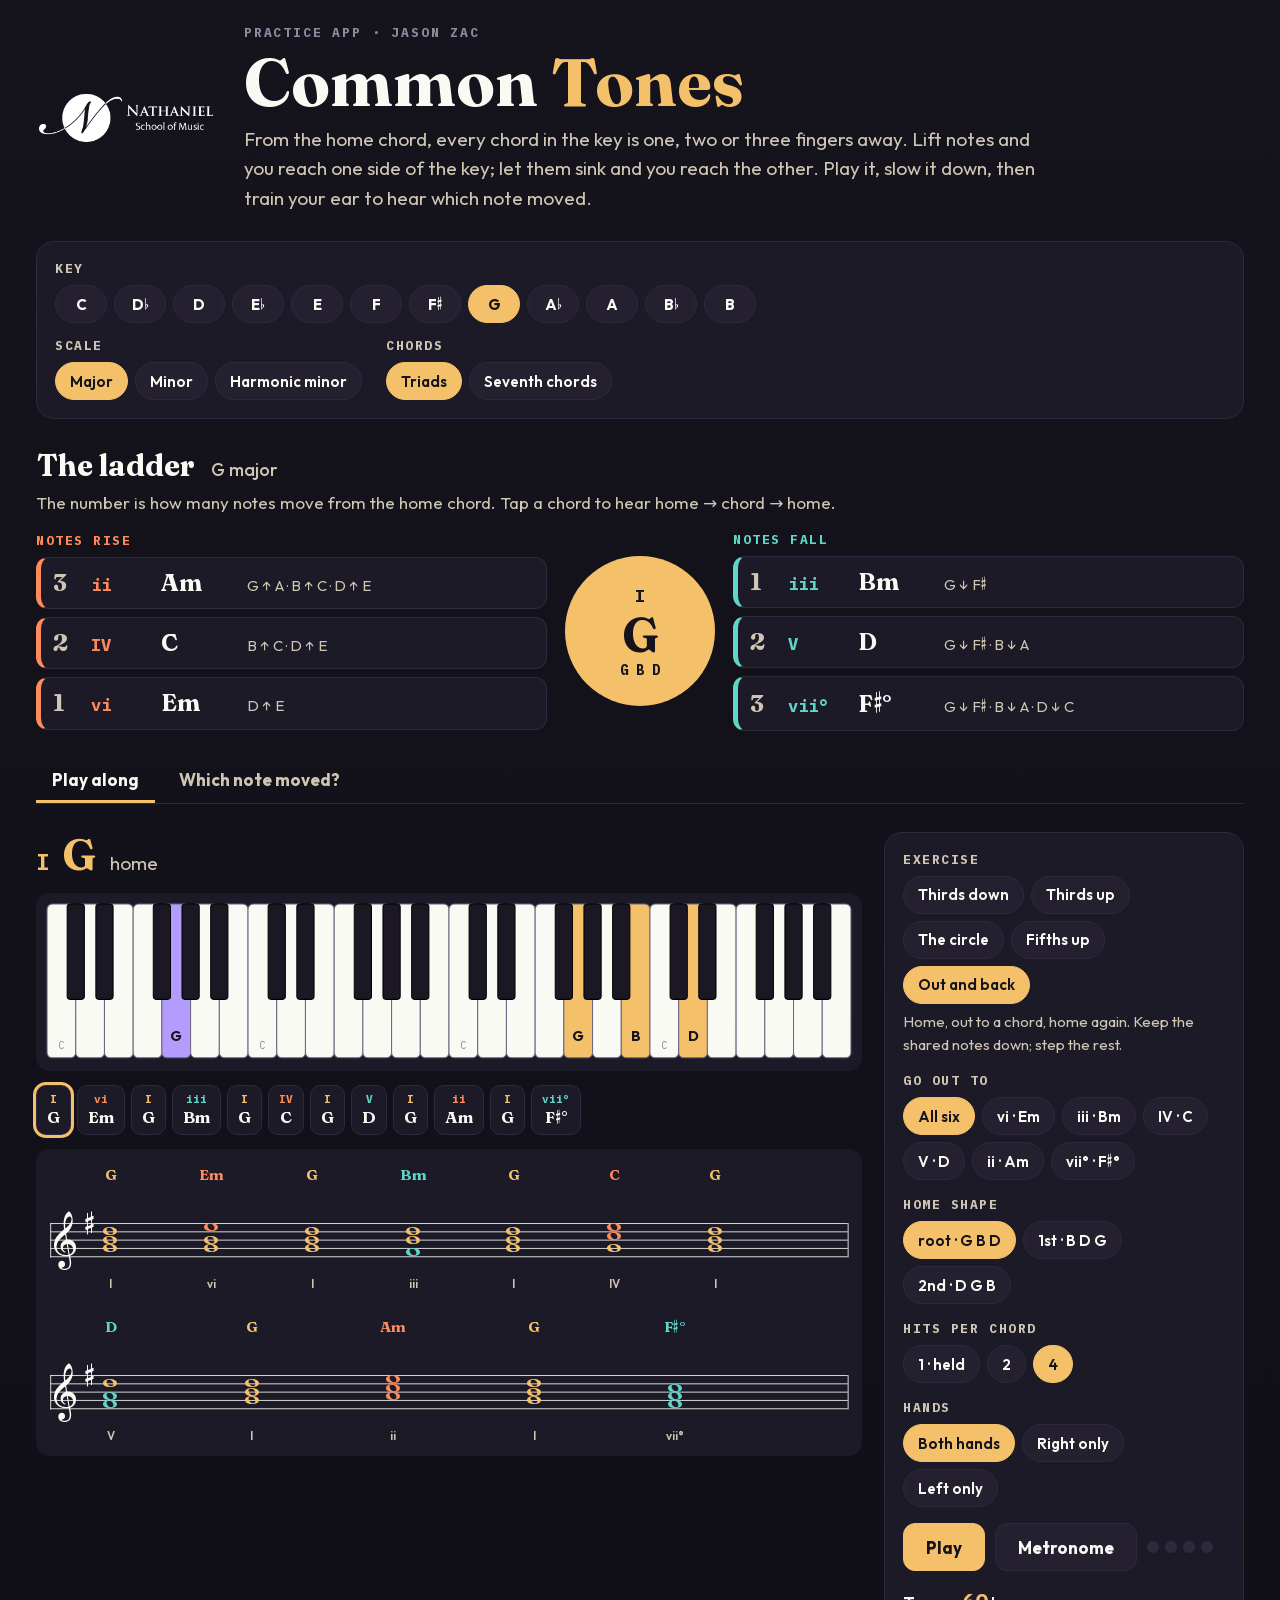
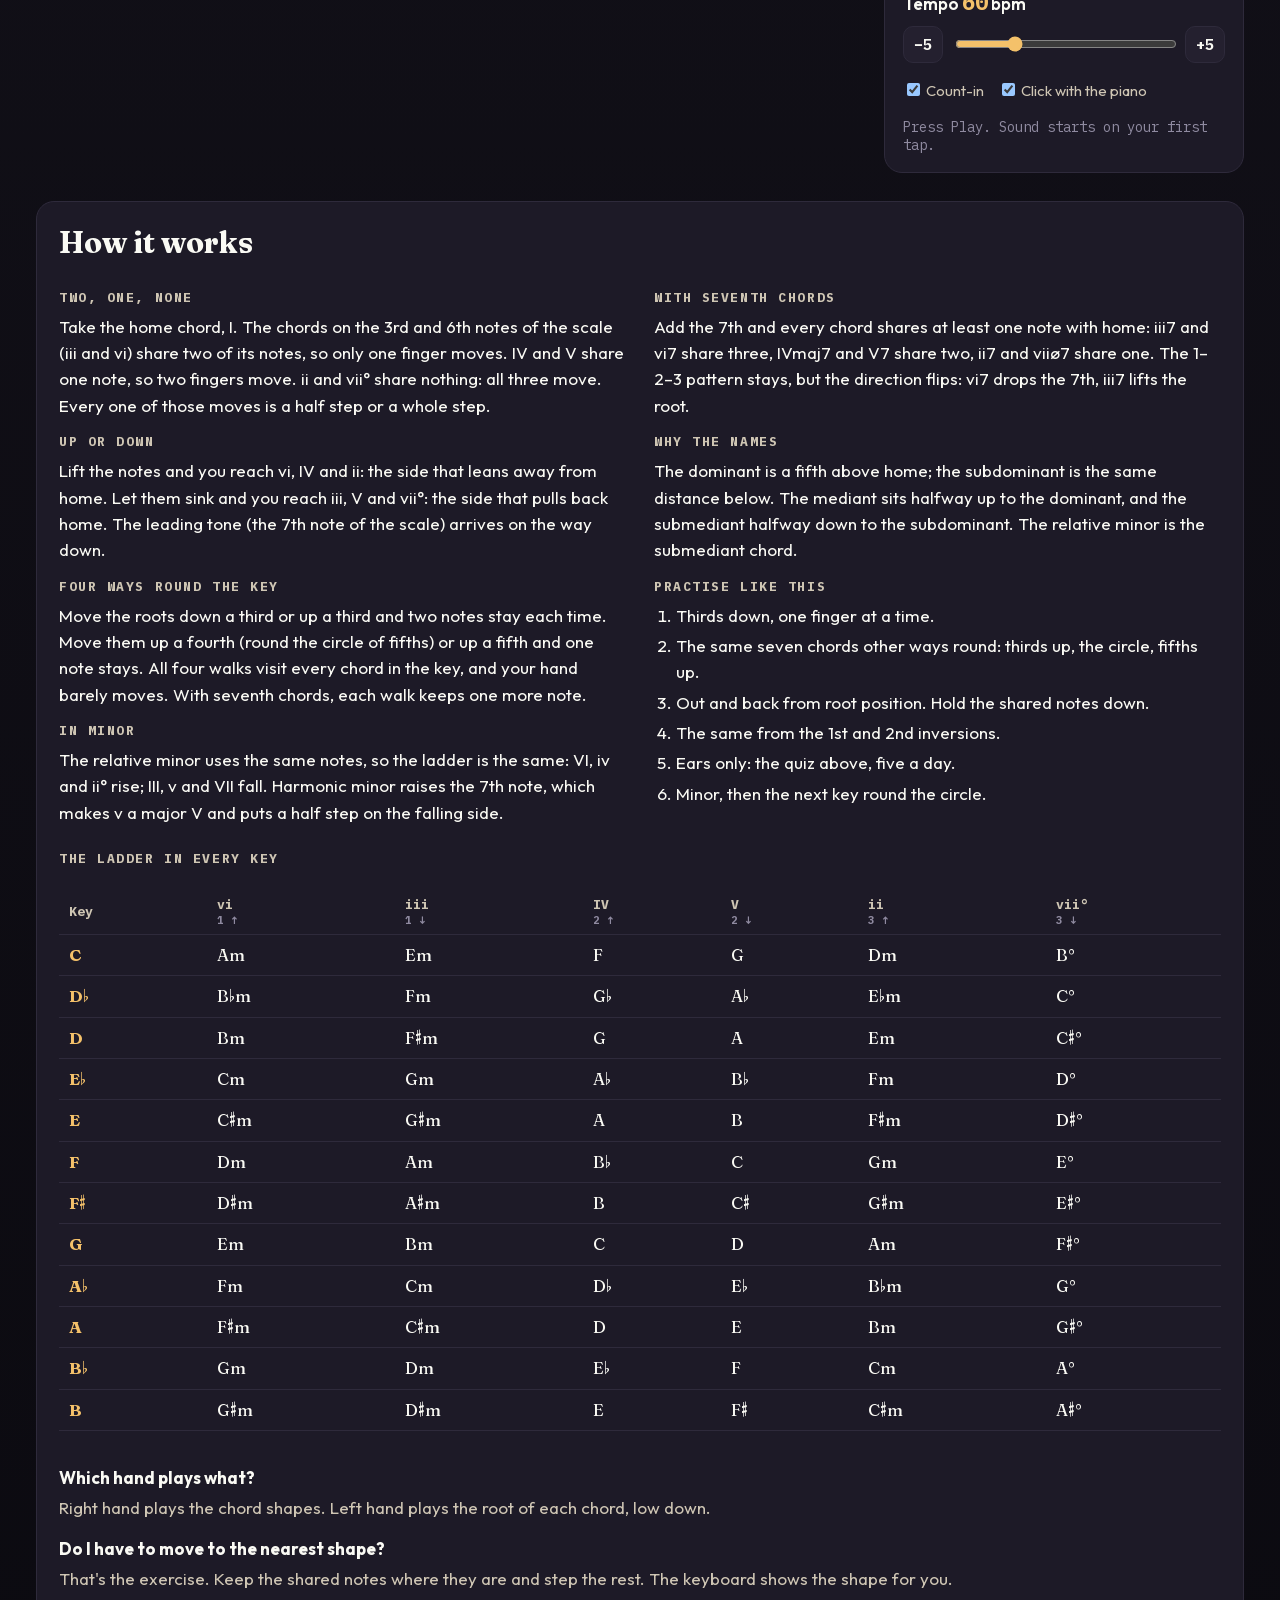
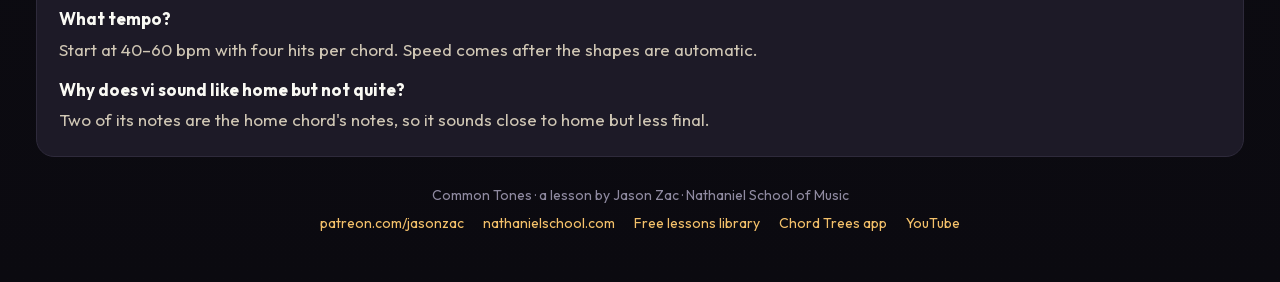
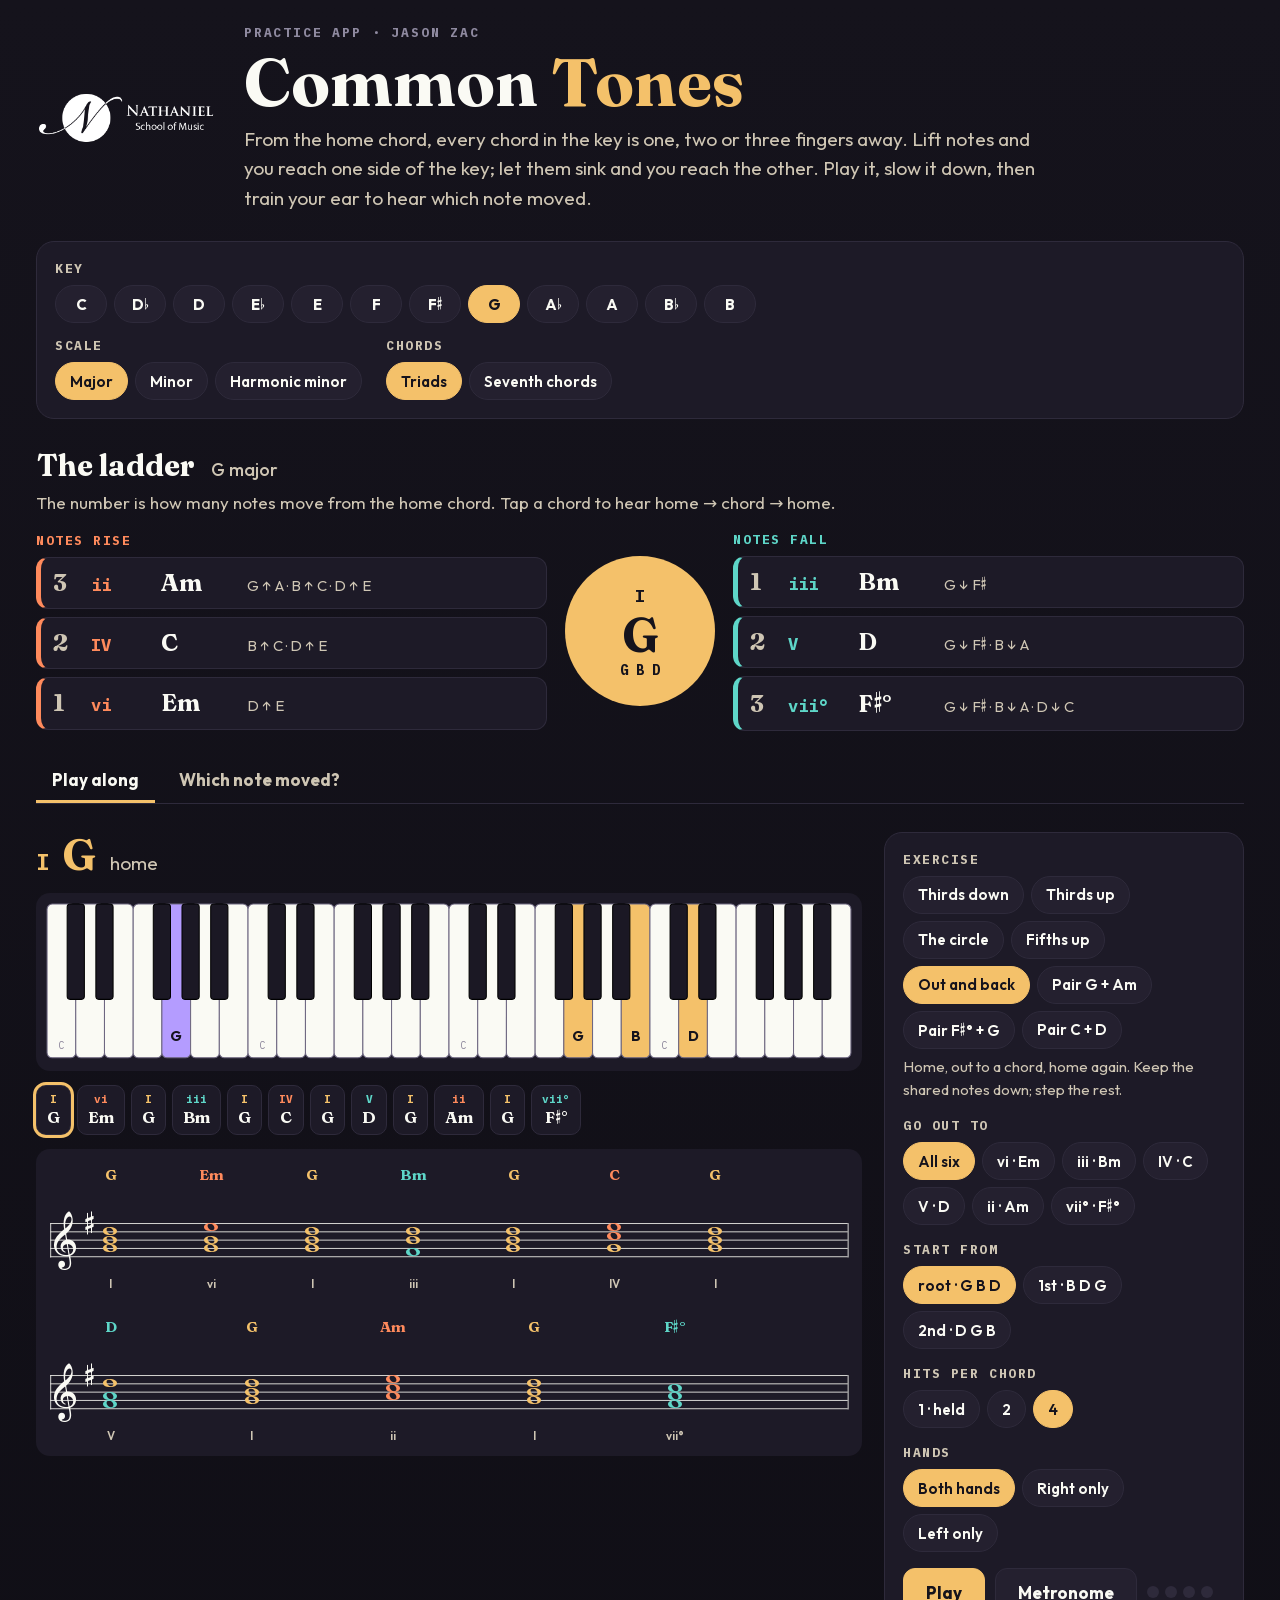
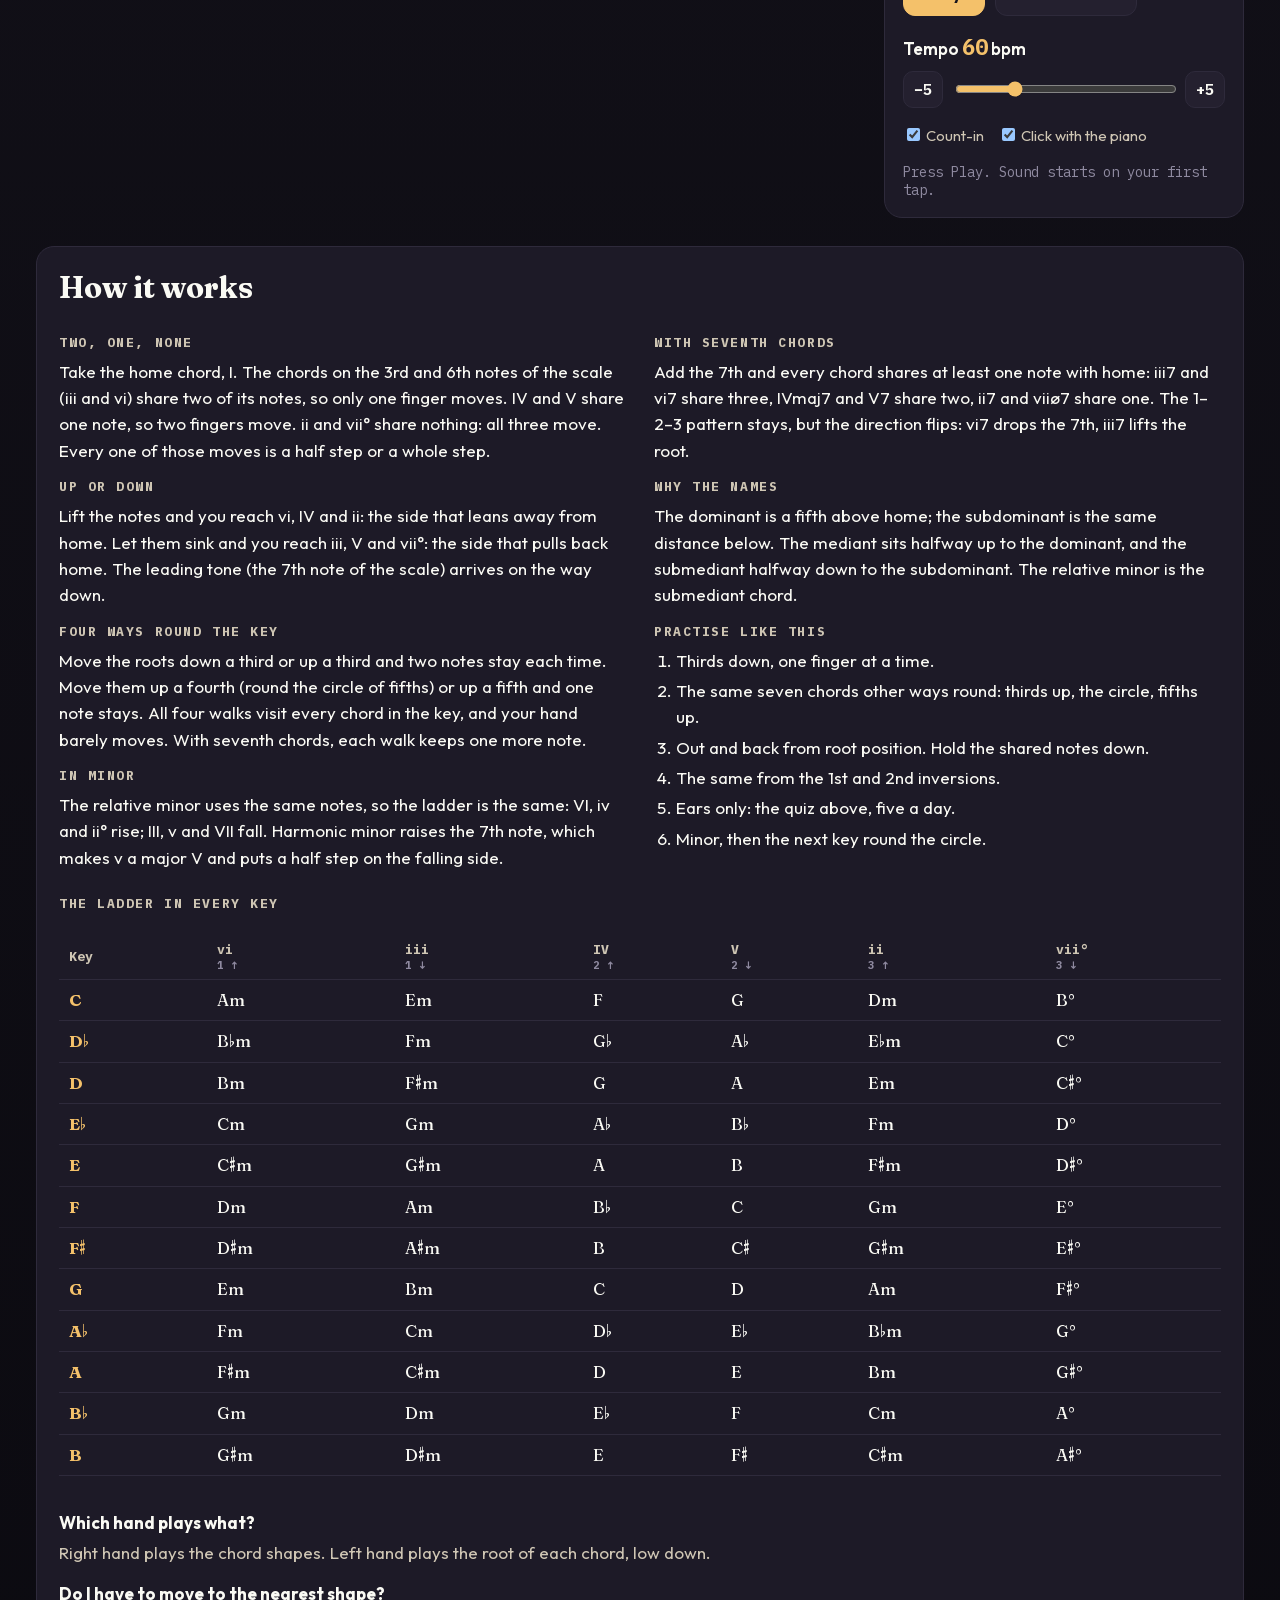
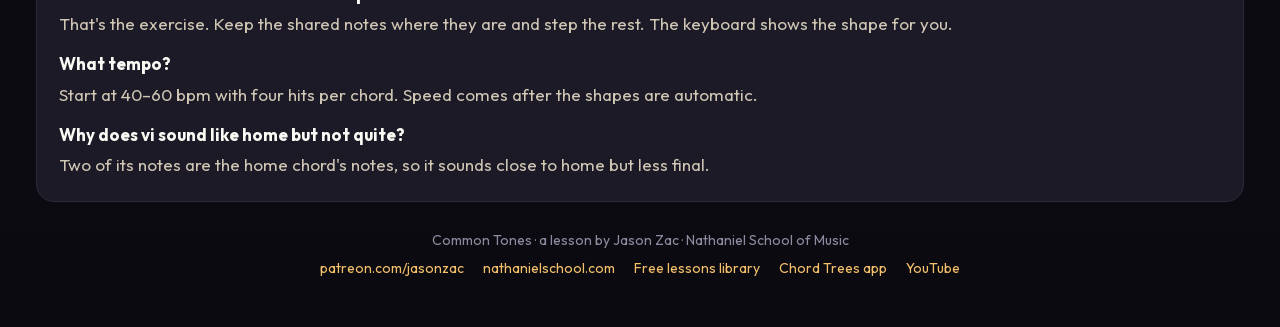
